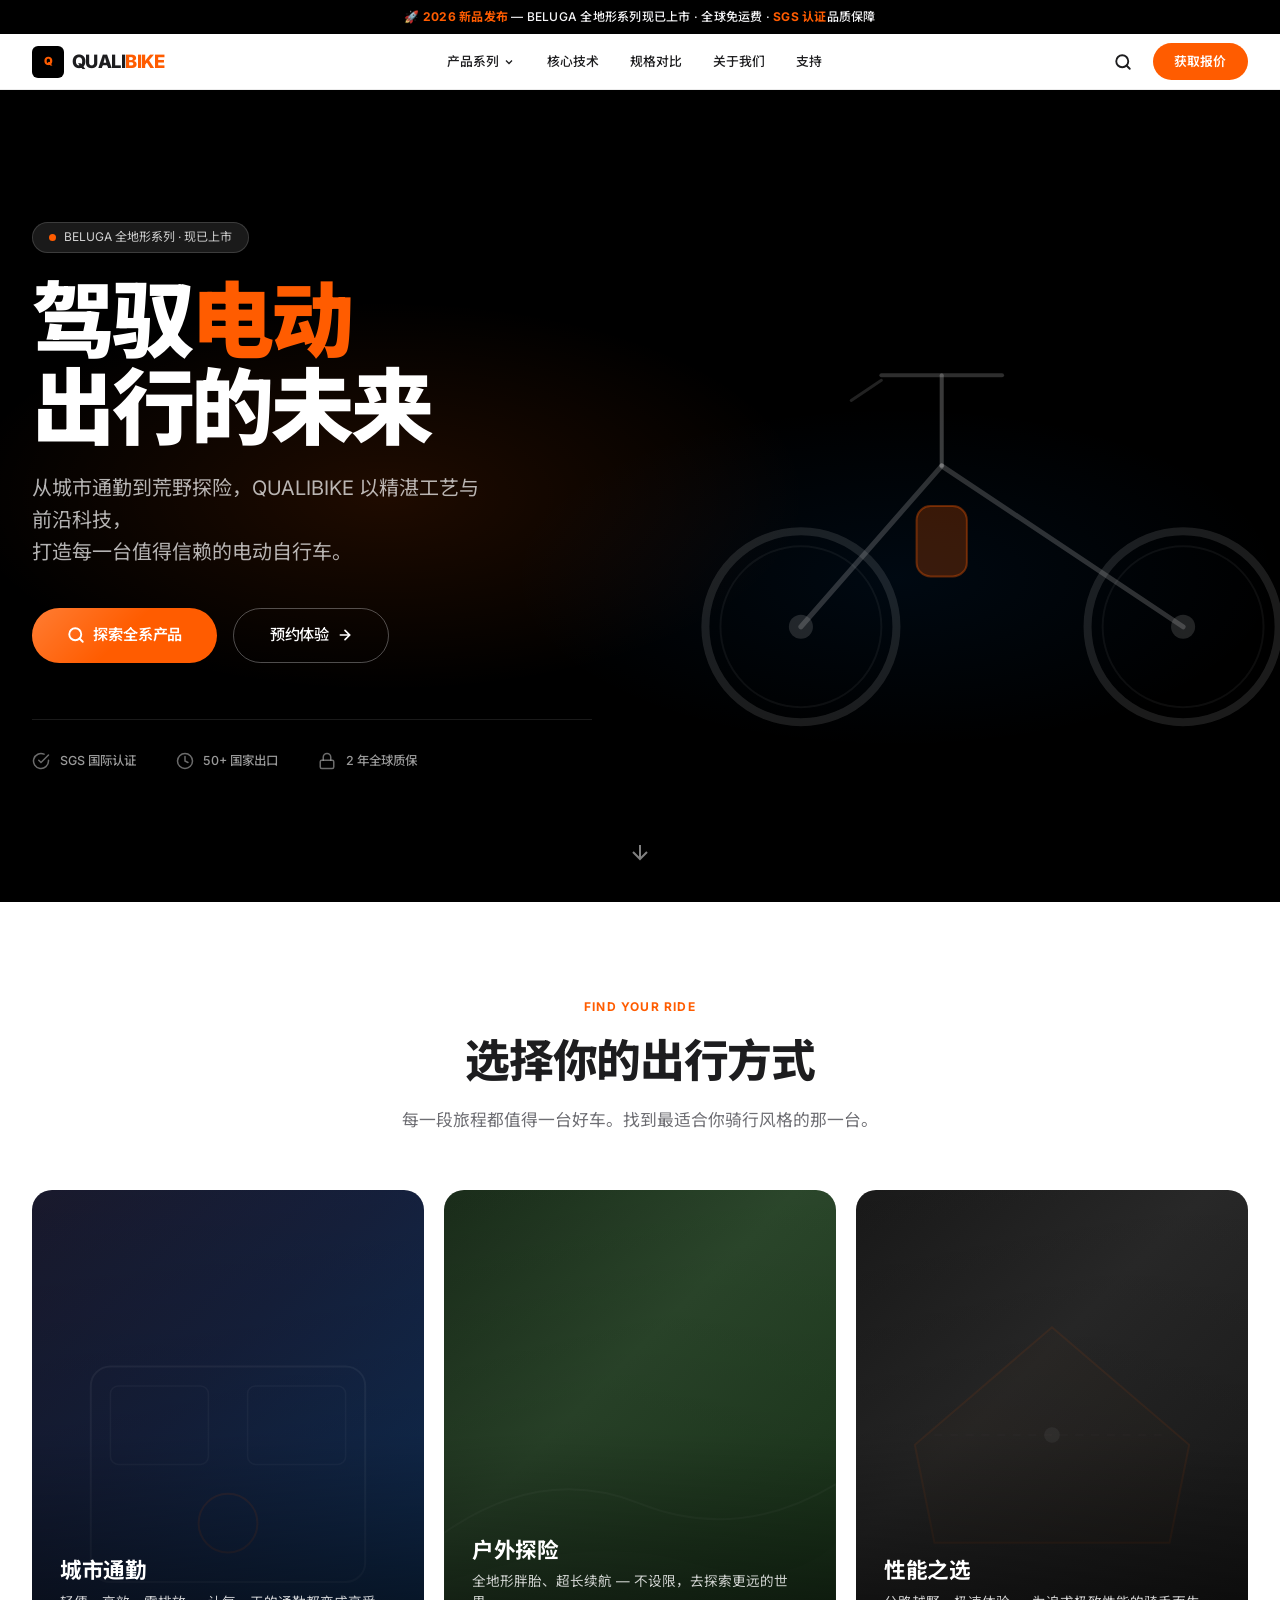
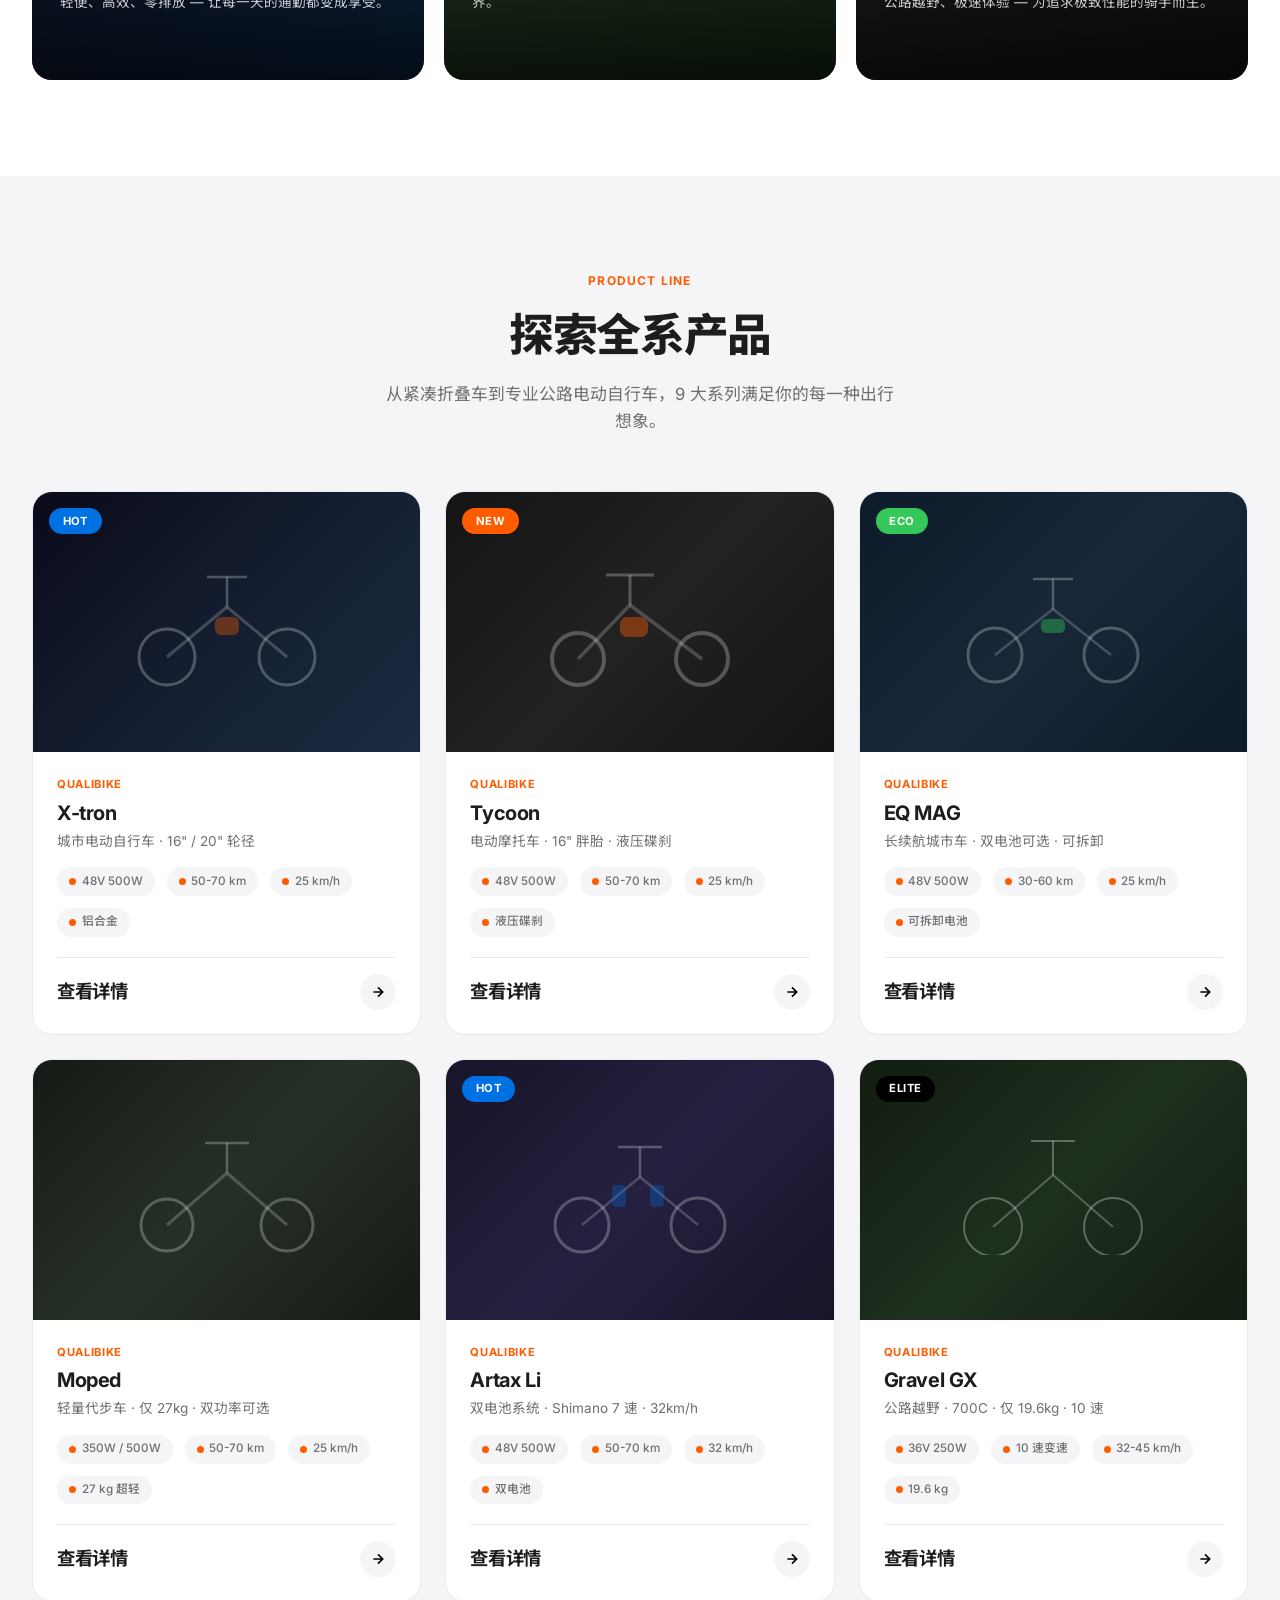
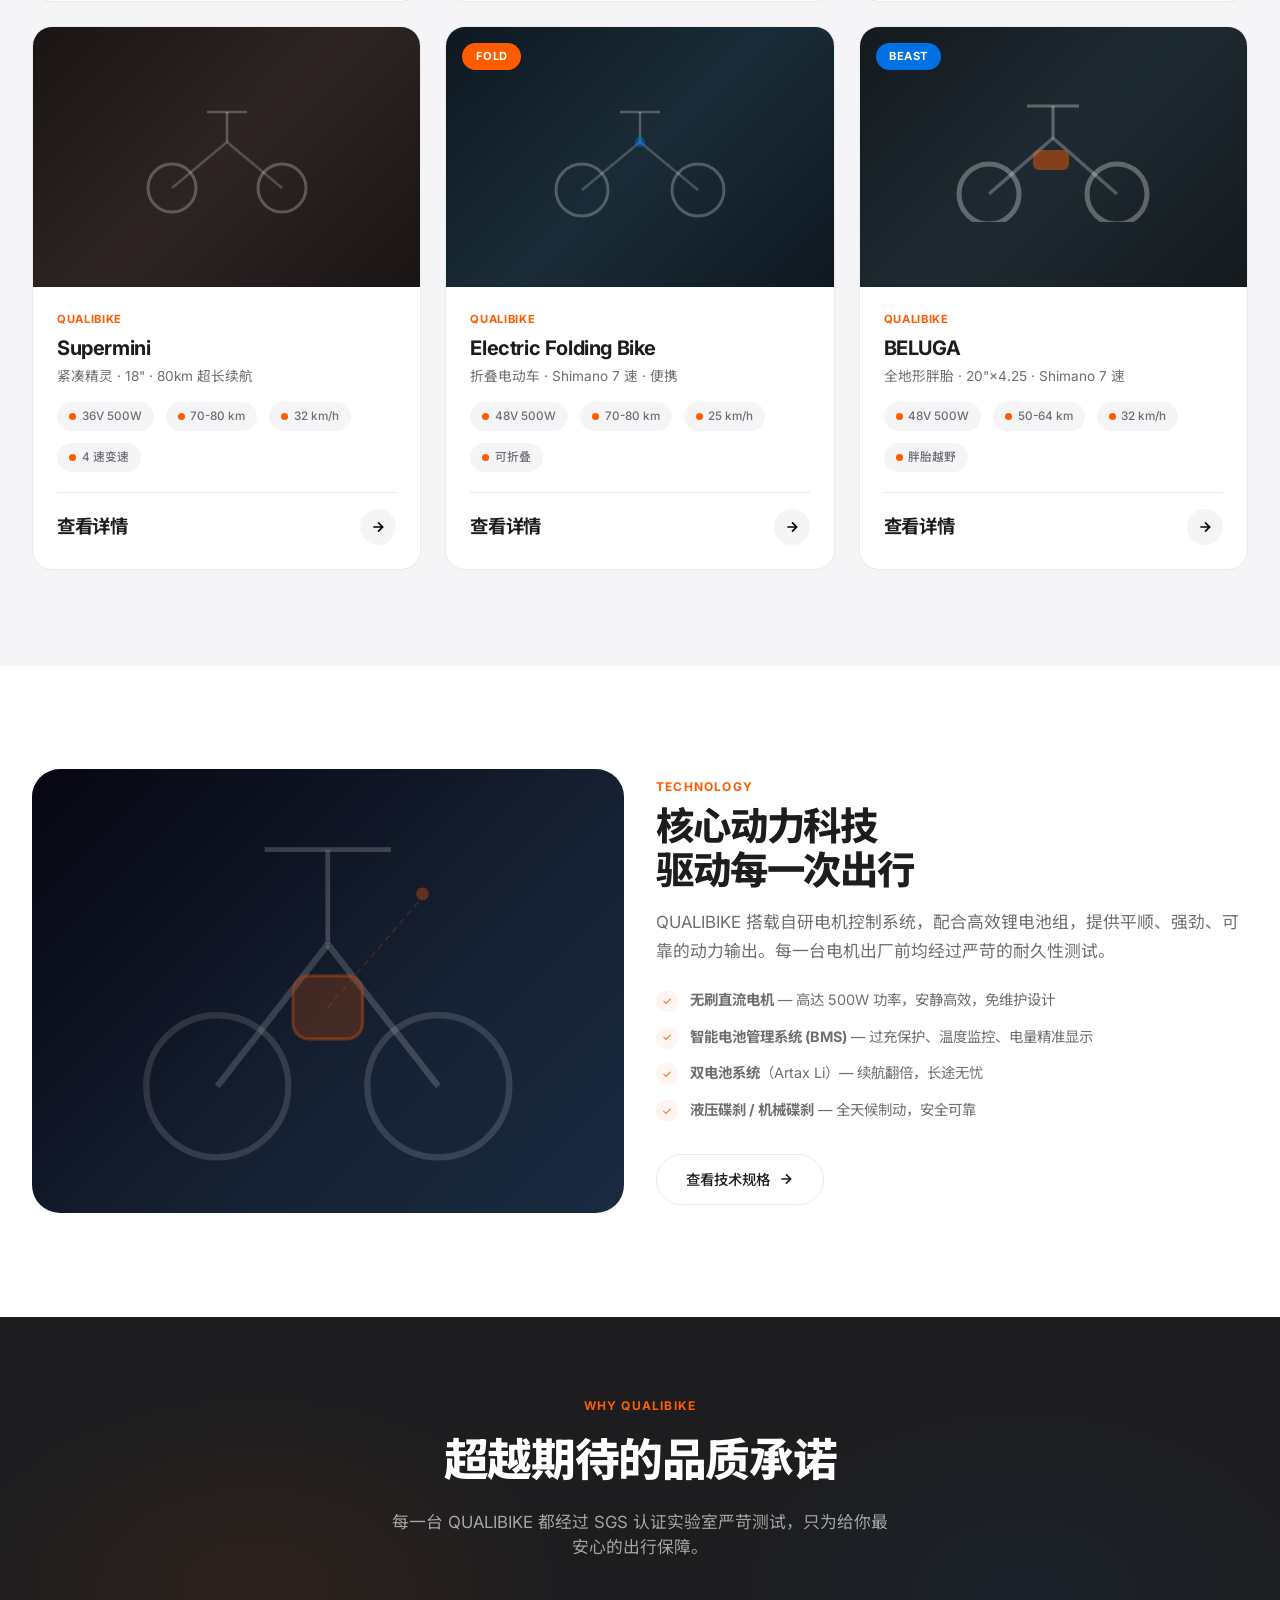
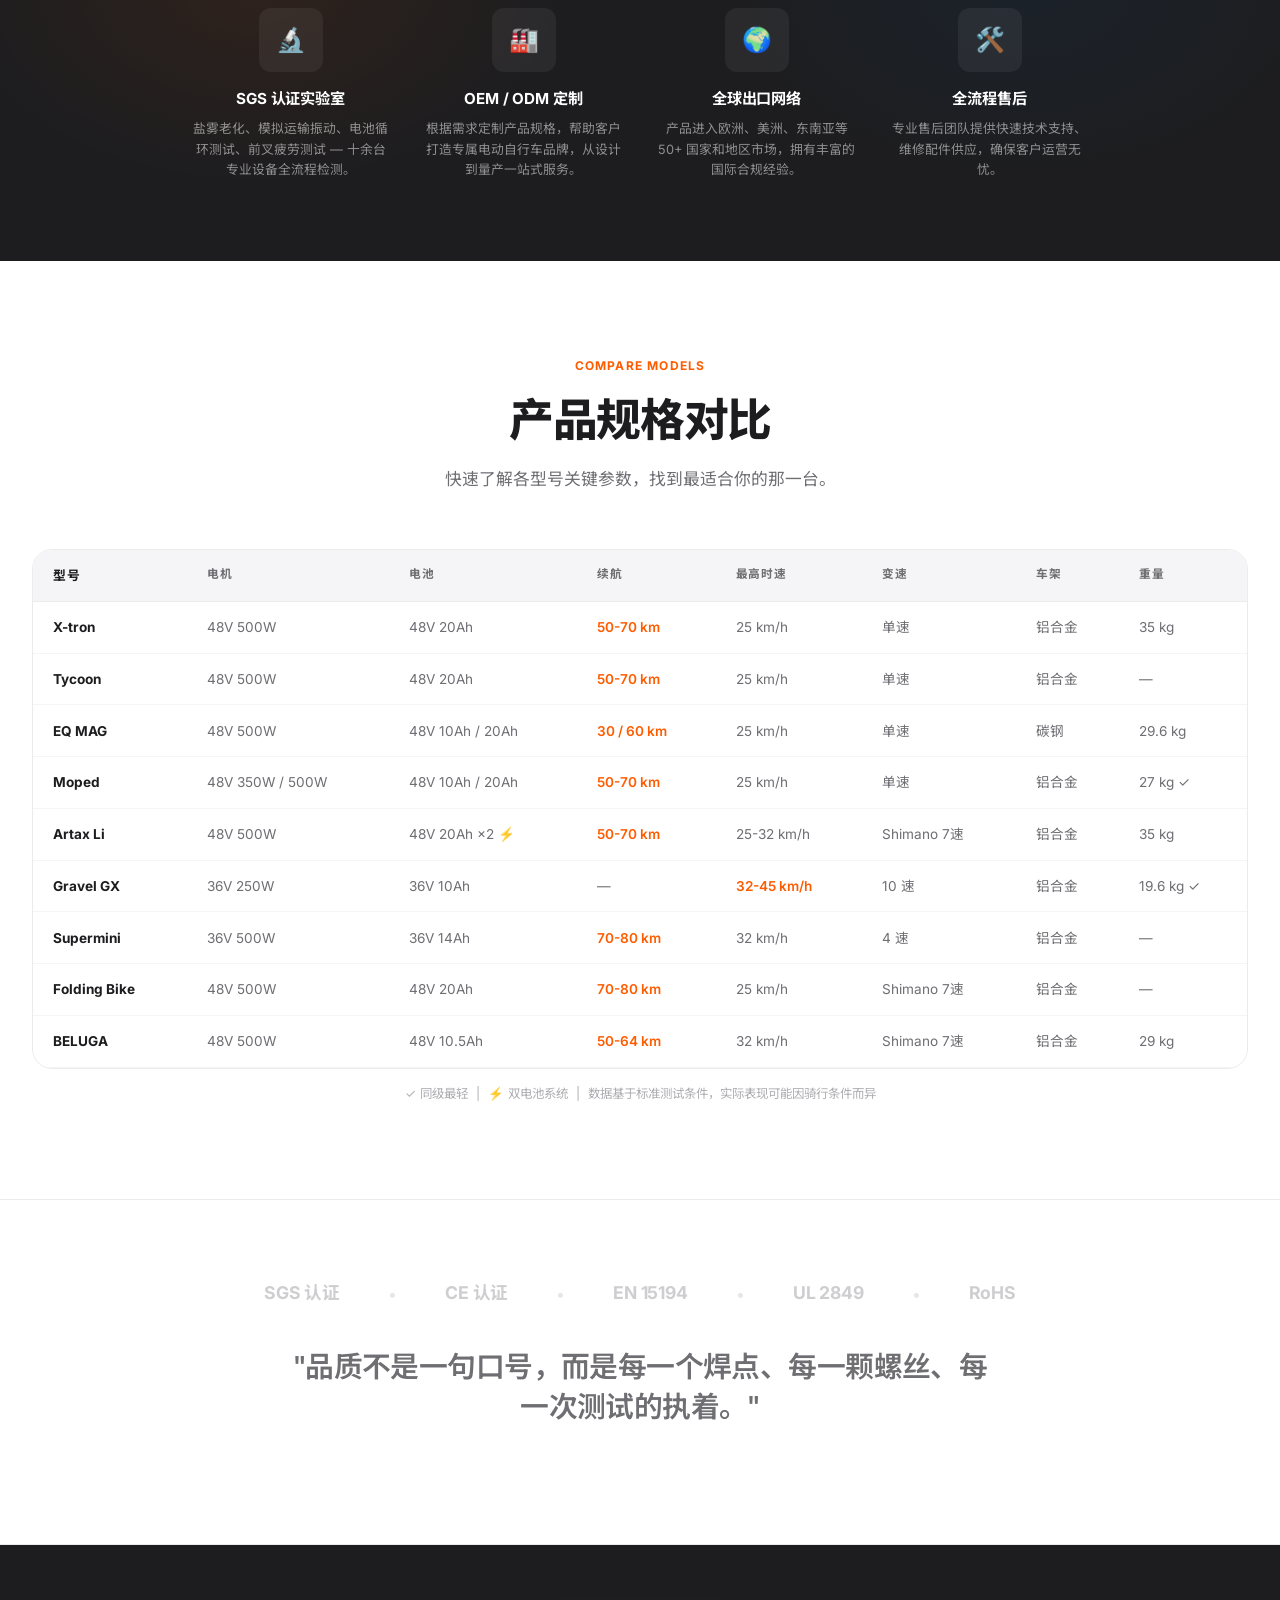
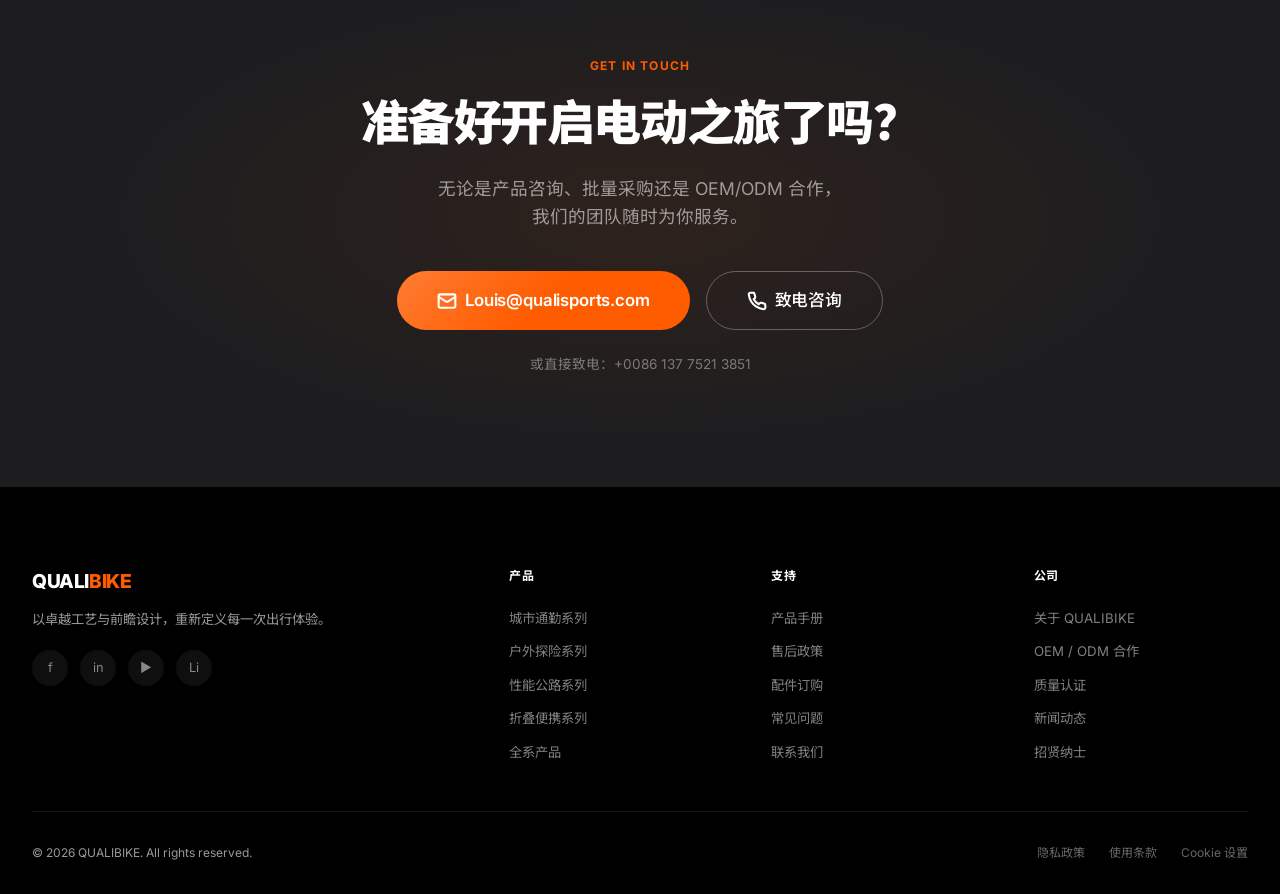
==== index.html @ 1333cd9e "feat: QUALIBIKE company showcase homepage - Premium e-bike brand showcase inspired by Specialized.co" ====
<!DOCTYPE html>
<html lang="zh-CN">
<head>
<meta charset="UTF-8">
<meta name="viewport" content="width=device-width, initial-scale=1.0">
<meta name="description" content="QUALIBIKE — Premium electric bicycles engineered for urban explorers, off-road adventurers, and everyday riders. SGS-certified quality, global shipping to 50+ countries.">
<title>QUALIBIKE | Premium Electric Bicycles — Ride Beyond Limits</title>

<!-- Fonts: Specialized uses custom typography — we use Inter + Noto Sans SC for a premium bilingual feel -->
<link rel="preconnect" href="https://fonts.googleapis.com">
<link rel="preconnect" href="https://fonts.gstatic.com" crossorigin>
<link href="https://fonts.googleapis.com/css2?family=Inter:opsz,wght@14..32,300;14..32,400;14..32,500;14..32,600;14..32,700;14..32,800;14..32,900&family=Noto+Sans+SC:wght@300;400;500;700;900&display=swap" rel="stylesheet">

<style>
/* ============================================================
   QUALIBIKE SHOWCASE — Design System
   Inspired by Specialized.com premium design language
   ============================================================ */

:root {
  /* ── Core Palette ── */
  --bg-primary: #FFFFFF;
  --bg-secondary: #F5F5F7;
  --bg-tertiary: #E8E8ED;
  --bg-dark: #1D1D1F;
  --bg-darker: #000000;

  /* ── Text ── */
  --text-primary: #1D1D1F;
  --text-secondary: #6E6E73;
  --text-tertiary: #AEAEB2;
  --text-inverse: #F5F5F7;

  /* ── Brand Accent (Specialized uses #E31837 red; QUALIBIKE uses signature orange) ── */
  --accent: #FF5C00;
  --accent-hover: #E05300;
  --accent-glow: rgba(255, 92, 0, 0.25);
  --accent-subtle: rgba(255, 92, 0, 0.06);

  /* ── Secondary Accents ── */
  --blue: #0071E3;
  --green: #34C759;
  --purple: #AF52DE;

  /* ── Borders & Surfaces ── */
  --border: rgba(0, 0, 0, 0.08);
  --border-dark: rgba(255, 255, 255, 0.12);
  --card-shadow: 0 1px 3px rgba(0,0,0,0.04), 0 4px 12px rgba(0,0,0,0.06);
  --card-shadow-hover: 0 2px 6px rgba(0,0,0,0.06), 0 12px 32px rgba(0,0,0,0.12);
  --card-shadow-dark: 0 1px 3px rgba(0,0,0,0.2), 0 8px 24px rgba(0,0,0,0.3);

  /* ── Spacing & Shape ── */
  --radius-xs: 6px;
  --radius-sm: 12px;
  --radius: 20px;
  --radius-lg: 28px;
  --radius-xl: 36px;
  --nav-height: 56px;
  --max-width: 1280px;

  /* ── Motion ── */
  --ease-out: cubic-bezier(0.25, 0.1, 0.25, 1);
  --ease-spring: cubic-bezier(0.34, 1.56, 0.64, 1);
  --ease-smooth: cubic-bezier(0.4, 0, 0.2, 1);
}

/* ── Reset ── */
*, *::before, *::after { margin: 0; padding: 0; box-sizing: border-box; }

html {
  scroll-behavior: smooth;
  -webkit-font-smoothing: antialiased;
  -moz-osx-font-smoothing: grayscale;
  font-size: 16px;
}

body {
  background: var(--bg-primary);
  color: var(--text-primary);
  font-family: 'Inter', 'Noto Sans SC', -apple-system, BlinkMacSystemFont, 'Segoe UI', sans-serif;
  line-height: 1.5;
  overflow-x: hidden;
}

/* ── Utility ── */
.container {
  max-width: var(--max-width);
  margin: 0 auto;
  padding: 0 2rem;
}

.sr-only {
  position: absolute; width: 1px; height: 1px; padding: 0; margin: -1px;
  overflow: hidden; clip: rect(0,0,0,0); white-space: nowrap; border: 0;
}

/* ============================================================
   ANNOUNCEMENT BAR — Specialized-style slim promo strip
   ============================================================ */
.announcement-bar {
  background: var(--bg-darker);
  color: var(--text-inverse);
  text-align: center;
  padding: 0.5rem 1rem;
  font-size: 0.75rem;
  font-weight: 500;
  letter-spacing: 0.02em;
  position: relative;
  z-index: 1001;
}

.announcement-bar span {
  color: var(--accent);
  font-weight: 700;
}

/* ============================================================
   NAVIGATION — Sticky, clean, mega-menu ready
   Inspired by Specialized.com's minimal top nav
   ============================================================ */
.nav {
  position: sticky;
  top: 0;
  z-index: 1000;
  height: var(--nav-height);
  background: rgba(255, 255, 255, 0.92);
  backdrop-filter: saturate(180%) blur(20px);
  -webkit-backdrop-filter: saturate(180%) blur(20px);
  border-bottom: 1px solid var(--border);
  transition: all 0.3s var(--ease-out);
}

.nav.scrolled {
  box-shadow: 0 1px 8px rgba(0,0,0,0.06);
}

.nav-inner {
  max-width: var(--max-width);
  margin: 0 auto;
  padding: 0 2rem;
  height: 100%;
  display: flex;
  align-items: center;
  justify-content: space-between;
  gap: 2rem;
}

.nav-logo {
  display: flex;
  align-items: center;
  gap: 0.5rem;
  text-decoration: none;
  flex-shrink: 0;
}

.nav-logo-icon {
  width: 32px;
  height: 32px;
  border-radius: var(--radius-xs);
  background: var(--bg-darker);
  display: flex;
  align-items: center;
  justify-content: center;
  color: var(--accent);
  font-weight: 900;
  font-size: 0.7rem;
  letter-spacing: -0.02em;
}

.nav-logo-text {
  font-size: 1.15rem;
  font-weight: 800;
  letter-spacing: -0.03em;
  color: var(--text-primary);
}

.nav-logo-text span {
  color: var(--accent);
}

/* ── Nav Links ── */
.nav-links {
  display: flex;
  align-items: center;
  gap: 0.25rem;
  list-style: none;
}

.nav-links > li {
  position: relative;
}

.nav-links > li > a {
  display: flex;
  align-items: center;
  gap: 0.3rem;
  color: var(--text-primary);
  text-decoration: none;
  font-size: 0.8rem;
  font-weight: 500;
  padding: 0.5rem 0.85rem;
  border-radius: 8px;
  transition: all 0.2s;
  white-space: nowrap;
}

.nav-links > li > a:hover {
  background: rgba(0,0,0,0.04);
  color: var(--accent);
}

.nav-links .nav-chevron {
  width: 12px;
  height: 12px;
  transition: transform 0.2s;
}

.nav-links > li:hover .nav-chevron {
  transform: rotate(180deg);
}

/* ── Nav Actions ── */
.nav-actions {
  display: flex;
  align-items: center;
  gap: 0.75rem;
  flex-shrink: 0;
}

.nav-icon-btn {
  width: 36px;
  height: 36px;
  border-radius: 50%;
  border: none;
  background: transparent;
  cursor: pointer;
  display: flex;
  align-items: center;
  justify-content: center;
  color: var(--text-primary);
  transition: all 0.2s;
}

.nav-icon-btn:hover {
  background: rgba(0,0,0,0.05);
}

.nav-cta {
  background: var(--accent);
  color: #fff;
  border: none;
  padding: 0.55rem 1.35rem;
  border-radius: 100px;
  font-size: 0.8rem;
  font-weight: 600;
  cursor: pointer;
  text-decoration: none;
  transition: all 0.3s var(--ease-out);
  white-space: nowrap;
}

.nav-cta:hover {
  background: var(--accent-hover);
  box-shadow: 0 4px 16px var(--accent-glow);
  transform: translateY(-1px);
}

/* ── Mobile Menu Toggle ── */
.nav-mobile-toggle {
  display: none;
  width: 36px; height: 36px;
  border: none; background: transparent;
  cursor: pointer;
  flex-direction: column;
  align-items: center;
  justify-content: center;
  gap: 5px;
  padding: 6px;
}

.nav-mobile-toggle span {
  display: block;
  width: 20px; height: 2px;
  background: var(--text-primary);
  border-radius: 2px;
  transition: all 0.3s var(--ease-out);
}

.nav-mobile-toggle.active span:nth-child(1) {
  transform: translateY(7px) rotate(45deg);
}
.nav-mobile-toggle.active span:nth-child(2) {
  opacity: 0;
}
.nav-mobile-toggle.active span:nth-child(3) {
  transform: translateY(-7px) rotate(-45deg);
}

/* ============================================================
   HERO — Full-width, image-forward, dramatic
   Specialized uses bold product photography front & center
   ============================================================ */
.hero {
  position: relative;
  min-height: calc(100vh - var(--nav-height) - 32px);
  display: flex;
  align-items: center;
  overflow: hidden;
  background: var(--bg-darker);
}

.hero-media {
  position: absolute;
  inset: 0;
  overflow: hidden;
}

.hero-bg-gradient {
  position: absolute;
  inset: 0;
  background:
    radial-gradient(ellipse 55% 40% at 30% 50%, rgba(255,92,0,0.12) 0%, transparent 60%),
    radial-gradient(ellipse 50% 35% at 70% 60%, rgba(0,113,227,0.08) 0%, transparent 60%),
    radial-gradient(ellipse 80% 60% at 50% 100%, rgba(0,0,0,0.4) 0%, transparent 70%);
  z-index: 1;
}

/* Hero product visual — abstract 3D-style bike illustration */
.hero-product-visual {
  position: absolute;
  right: -5%;
  top: 50%;
  transform: translateY(-50%);
  width: 55%;
  height: 80%;
  z-index: 2;
  display: flex;
  align-items: center;
  justify-content: center;
}

.hero-product-visual svg {
  width: 100%;
  height: 100%;
  opacity: 0.9;
}

.hero-content {
  position: relative;
  z-index: 3;
  max-width: var(--max-width);
  margin: 0 auto;
  padding: 6rem 2rem;
  width: 100%;
}

.hero-text-area {
  max-width: 560px;
}

.hero-badge {
  display: inline-flex;
  align-items: center;
  gap: 0.5rem;
  padding: 0.35rem 1rem;
  border-radius: 100px;
  background: rgba(255,255,255,0.1);
  border: 1px solid rgba(255,255,255,0.15);
  font-size: 0.75rem;
  color: rgba(255,255,255,0.8);
  margin-bottom: 1.5rem;
  animation: fadeInUp 0.7s var(--ease-out) both;
  backdrop-filter: blur(10px);
}

.hero-badge-dot {
  width: 7px; height: 7px;
  border-radius: 50%;
  background: var(--accent);
  animation: pulse-dot 2s ease-in-out infinite;
}

@keyframes pulse-dot {
  0%, 100% { box-shadow: 0 0 0 0 rgba(255,92,0,0.6); }
  50% { box-shadow: 0 0 0 8px rgba(255,92,0,0); }
}

.hero h1 {
  font-size: clamp(3rem, 6.5vw, 5.5rem);
  font-weight: 900;
  letter-spacing: -0.04em;
  line-height: 1.05;
  color: #FFFFFF;
  margin-bottom: 1.25rem;
  animation: fadeInUp 0.7s 0.1s var(--ease-out) both;
}

.hero h1 .accent-word {
  color: var(--accent);
  position: relative;
}

.hero-subtitle {
  font-size: clamp(1.05rem, 1.6vw, 1.25rem);
  color: rgba(255,255,255,0.7);
  font-weight: 400;
  line-height: 1.6;
  max-width: 460px;
  margin-bottom: 2.5rem;
  animation: fadeInUp 0.7s 0.2s var(--ease-out) both;
}

.hero-actions {
  display: flex;
  gap: 1rem;
  flex-wrap: wrap;
  animation: fadeInUp 0.7s 0.3s var(--ease-out) both;
}

.btn-primary {
  display: inline-flex;
  align-items: center;
  gap: 0.5rem;
  background: var(--accent);
  color: #fff;
  border: none;
  padding: 0.95rem 2.2rem;
  border-radius: 100px;
  font-size: 0.95rem;
  font-weight: 600;
  cursor: pointer;
  text-decoration: none;
  letter-spacing: -0.01em;
  transition: all 0.3s var(--ease-out);
  position: relative;
  overflow: hidden;
}

.btn-primary::after {
  content: '';
  position: absolute;
  inset: 0;
  background: linear-gradient(135deg, rgba(255,255,255,0.2) 0%, transparent 50%);
  pointer-events: none;
}

.btn-primary:hover {
  background: var(--accent-hover);
  transform: translateY(-2px);
  box-shadow: 0 12px 36px var(--accent-glow);
}

.btn-outline-light {
  display: inline-flex;
  align-items: center;
  gap: 0.5rem;
  background: transparent;
  color: #fff;
  border: 1.5px solid rgba(255,255,255,0.3);
  padding: 0.95rem 2.2rem;
  border-radius: 100px;
  font-size: 0.95rem;
  font-weight: 500;
  cursor: pointer;
  text-decoration: none;
  letter-spacing: -0.01em;
  transition: all 0.3s var(--ease-out);
  backdrop-filter: blur(4px);
}

.btn-outline-light:hover {
  background: rgba(255,255,255,0.08);
  border-color: rgba(255,255,255,0.5);
}

.btn-outline {
  display: inline-flex;
  align-items: center;
  gap: 0.5rem;
  background: transparent;
  color: var(--text-primary);
  border: 1.5px solid var(--border);
  padding: 0.85rem 1.8rem;
  border-radius: 100px;
  font-size: 0.9rem;
  font-weight: 500;
  cursor: pointer;
  text-decoration: none;
  transition: all 0.3s;
}

.btn-outline:hover {
  border-color: var(--accent);
  color: var(--accent);
  background: var(--accent-subtle);
}

/* Hero trust bar */
.hero-trust {
  display: flex;
  gap: 2.5rem;
  margin-top: 3.5rem;
  padding-top: 2rem;
  border-top: 1px solid rgba(255,255,255,0.1);
  animation: fadeInUp 0.7s 0.4s var(--ease-out) both;
}

.hero-trust-item {
  display: flex;
  align-items: center;
  gap: 0.6rem;
  color: rgba(255,255,255,0.6);
  font-size: 0.78rem;
  font-weight: 500;
}

.hero-trust-item svg {
  opacity: 0.7;
  flex-shrink: 0;
}

/* Hero scroll indicator */
.hero-scroll-indicator {
  position: absolute;
  bottom: 2rem;
  left: 50%;
  transform: translateX(-50%);
  z-index: 3;
  animation: bounce-down 2s ease-in-out infinite;
}

@keyframes bounce-down {
  0%, 100% { transform: translateX(-50%) translateY(0); }
  50% { transform: translateX(-50%) translateY(8px); }
}

/* ============================================================
   CATEGORY NAV — Visual grid of riding categories
   Specialized-style: "Find Your Ride" category cards
   ============================================================ */
.section {
  padding: 6rem 2rem;
}

.section-dark {
  background: var(--bg-dark);
  color: var(--text-inverse);
}

.section-gray {
  background: var(--bg-secondary);
}

.section-header {
  text-align: center;
  margin-bottom: 3.5rem;
}

.section-eyebrow {
  font-size: 0.75rem;
  font-weight: 700;
  letter-spacing: 0.1em;
  text-transform: uppercase;
  color: var(--accent);
  margin-bottom: 0.75rem;
}

.section-header h2 {
  font-size: clamp(2rem, 3.5vw, 3rem);
  font-weight: 800;
  letter-spacing: -0.03em;
  margin-bottom: 0.75rem;
}

.section-dark .section-header h2 {
  color: #fff;
}

.section-header .subtitle {
  font-size: 1.05rem;
  color: var(--text-secondary);
  max-width: 520px;
  margin: 0 auto;
  line-height: 1.6;
}

.section-dark .section-header .subtitle {
  color: rgba(255,255,255,0.55);
}

/* ── Category Cards ── */
.category-grid {
  display: grid;
  grid-template-columns: repeat(3, 1fr);
  gap: 1.25rem;
  max-width: var(--max-width);
  margin: 0 auto;
}

.category-card {
  position: relative;
  border-radius: var(--radius);
  overflow: hidden;
  aspect-ratio: 4/5;
  cursor: pointer;
  transition: all 0.5s var(--ease-smooth);
  display: flex;
  align-items: flex-end;
}

.category-card:hover {
  transform: translateY(-4px);
  box-shadow: var(--card-shadow-hover);
}

.category-card-bg {
  position: absolute;
  inset: 0;
  transition: transform 0.6s var(--ease-smooth);
}

.category-card:hover .category-card-bg {
  transform: scale(1.04);
}

.category-card-overlay {
  position: absolute;
  inset: 0;
  background: linear-gradient(to top, rgba(0,0,0,0.75) 0%, rgba(0,0,0,0.15) 50%, rgba(0,0,0,0.05) 100%);
}

.category-card-content {
  position: relative;
  z-index: 2;
  padding: 1.75rem;
  color: #fff;
}

.category-card-content h3 {
  font-size: 1.35rem;
  font-weight: 700;
  letter-spacing: -0.02em;
  margin-bottom: 0.3rem;
}

.category-card-content p {
  font-size: 0.85rem;
  opacity: 0.8;
  margin-bottom: 1rem;
}

.category-card-link {
  display: inline-flex;
  align-items: center;
  gap: 0.4rem;
  font-size: 0.8rem;
  font-weight: 600;
  color: #fff;
  text-decoration: none;
  opacity: 0;
  transform: translateX(-8px);
  transition: all 0.3s var(--ease-out);
}

.category-card:hover .category-card-link {
  opacity: 1;
  transform: translateX(0);
}

/* Category card gradient backgrounds (placeholder for real photos) */
.cat-urban { background: linear-gradient(135deg, #1a1a2e 0%, #16213e 40%, #0f3460 100%); }
.cat-adventure { background: linear-gradient(135deg, #1b2e1b 0%, #2d4a2d 40%, #1b3a1b 100%); }
.cat-performance { background: linear-gradient(135deg, #1a1a1a 0%, #2a2a2a 40%, #1a1a1a 100%); }

/* ============================================================
   PRODUCT SHOWCASE — Hero product with detailed cards
   ============================================================ */
.products-grid {
  display: grid;
  grid-template-columns: repeat(auto-fill, minmax(380px, 1fr));
  gap: 1.5rem;
  max-width: var(--max-width);
  margin: 0 auto;
}

.product-card {
  background: #fff;
  border-radius: var(--radius);
  overflow: hidden;
  border: 1px solid var(--border);
  transition: all 0.45s var(--ease-smooth);
  cursor: pointer;
  position: relative;
}

.product-card:hover {
  transform: translateY(-6px);
  box-shadow: var(--card-shadow-hover);
  border-color: rgba(0,0,0,0.12);
}

.product-card-media {
  height: 260px;
  position: relative;
  overflow: hidden;
  display: flex;
  align-items: center;
  justify-content: center;
}

.product-card-media .media-bg {
  position: absolute;
  inset: 0;
  transition: transform 0.6s var(--ease-smooth);
}

.product-card:hover .media-bg {
  transform: scale(1.05);
}

.product-card-tag {
  position: absolute;
  top: 1rem;
  left: 1rem;
  padding: 0.3rem 0.85rem;
  border-radius: 100px;
  font-size: 0.7rem;
  font-weight: 700;
  z-index: 3;
  letter-spacing: 0.04em;
  text-transform: uppercase;
}

.tag-new { background: var(--accent); color: #fff; }
.tag-hot { background: var(--blue); color: #fff; }
.tag-pro { background: var(--bg-darker); color: #fff; }
.tag-eco { background: var(--green); color: #fff; }

/* Abstract bike visual */
.bike-silhouette {
  position: relative;
  width: 200px;
  height: 130px;
  z-index: 2;
}

.product-card-body {
  padding: 1.5rem;
  position: relative;
}

.product-card-body .brand-line {
  font-size: 0.7rem;
  font-weight: 700;
  letter-spacing: 0.06em;
  text-transform: uppercase;
  color: var(--accent);
  margin-bottom: 0.3rem;
}

.product-card-body h3 {
  font-size: 1.25rem;
  font-weight: 700;
  letter-spacing: -0.02em;
  margin-bottom: 0.2rem;
}

.product-card-body .model-subtitle {
  font-size: 0.85rem;
  color: var(--text-secondary);
  margin-bottom: 1rem;
}

.product-specs-row {
  display: flex;
  gap: 0.75rem;
  flex-wrap: wrap;
  margin-bottom: 1.25rem;
}

.product-spec-pill {
  display: flex;
  align-items: center;
  gap: 0.35rem;
  background: var(--bg-secondary);
  padding: 0.35rem 0.75rem;
  border-radius: 100px;
  font-size: 0.73rem;
  font-weight: 500;
  color: var(--text-secondary);
}

.product-spec-pill .spec-dot {
  width: 7px; height: 7px;
  border-radius: 50%;
  background: var(--accent);
  flex-shrink: 0;
}

.product-card-footer {
  display: flex;
  align-items: center;
  justify-content: space-between;
  padding-top: 1rem;
  border-top: 1px solid var(--border);
}

.product-price {
  font-size: 1.15rem;
  font-weight: 700;
  letter-spacing: -0.02em;
  color: var(--text-primary);
}

.product-card-arrow {
  width: 36px; height: 36px;
  border-radius: 50%;
  background: var(--bg-secondary);
  border: none;
  display: flex;
  align-items: center;
  justify-content: center;
  cursor: pointer;
  transition: all 0.3s;
}

.product-card:hover .product-card-arrow {
  background: var(--accent);
  color: #fff;
}

/* Product card gradient backgrounds */
.grad-xtron { background: linear-gradient(135deg, #0a0a1a 0%, #141e30 50%, #1a2a40 100%); }
.grad-tycoon { background: linear-gradient(135deg, #141414 0%, #222 50%, #141414 100%); }
.grad-eqmag { background: linear-gradient(135deg, #0d1b2a 0%, #182838 50%, #0d1b2a 100%); }
.grad-moped { background: linear-gradient(135deg, #161a16 0%, #263026 50%, #161a16 100%); }
.grad-artax { background: linear-gradient(135deg, #181428 0%, #262040 50%, #181428 100%); }
.grad-gravel { background: linear-gradient(135deg, #121c12 0%, #1e301e 50%, #121c12 100%); }
.grad-supermini { background: linear-gradient(135deg, #1a1414 0%, #2e2424 50%, #1a1414 100%); }
.grad-folding { background: linear-gradient(135deg, #0e1820 0%, #1a2c38 50%, #0e1820 100%); }
.grad-beluga { background: linear-gradient(135deg, #141a1e 0%, #1e2a32 50%, #141a1e 100%); }

/* ============================================================
   FEATURED BANNER — Split layout, big imagery
   ============================================================ */
.featured-split {
  display: grid;
  grid-template-columns: 1fr 1fr;
  gap: 2rem;
  max-width: var(--max-width);
  margin: 0 auto;
  align-items: center;
}

.featured-visual {
  position: relative;
  border-radius: var(--radius-lg);
  overflow: hidden;
  aspect-ratio: 4/3;
}

.featured-visual-bg {
  position: absolute;
  inset: 0;
}

.featured-visual-overlay {
  position: absolute;
  inset: 0;
  background: linear-gradient(135deg, rgba(0,0,0,0.3) 0%, transparent 60%);
}

.featured-content {
  padding: 1rem 0;
}

.featured-content .section-eyebrow {
  margin-bottom: 0.5rem;
}

.featured-content h2 {
  font-size: clamp(1.8rem, 3vw, 2.5rem);
  font-weight: 800;
  letter-spacing: -0.03em;
  margin-bottom: 1rem;
  line-height: 1.15;
}

.featured-content .lead {
  font-size: 1.05rem;
  color: var(--text-secondary);
  line-height: 1.7;
  margin-bottom: 1.5rem;
}

.featured-features {
  list-style: none;
  display: flex;
  flex-direction: column;
  gap: 0.85rem;
  margin-bottom: 2rem;
}

.featured-features li {
  display: flex;
  align-items: flex-start;
  gap: 0.75rem;
  font-size: 0.9rem;
  color: var(--text-secondary);
}

.featured-features li .check-icon {
  width: 22px; height: 22px;
  border-radius: 50%;
  background: var(--accent-subtle);
  color: var(--accent);
  display: flex;
  align-items: center;
  justify-content: center;
  flex-shrink: 0;
  font-size: 0.7rem;
  margin-top: 1px;
}

/* ============================================================
   TECHNOLOGY / INNOVATION STRIP
   Like Specialized "Turbo" technology section
   ============================================================ */
.tech-strip {
  background: var(--bg-dark);
  color: #fff;
  padding: 5rem 2rem;
  text-align: center;
  position: relative;
  overflow: hidden;
}

.tech-strip::before {
  content: '';
  position: absolute;
  inset: 0;
  background:
    radial-gradient(ellipse 40% 60% at 20% 50%, rgba(255,92,0,0.08) 0%, transparent 60%),
    radial-gradient(ellipse 40% 60% at 80% 50%, rgba(0,113,227,0.06) 0%, transparent 60%);
  pointer-events: none;
}

.tech-strip-inner {
  max-width: 900px;
  margin: 0 auto;
  position: relative;
  z-index: 1;
}

.tech-strip h2 {
  font-size: clamp(2rem, 3.5vw, 2.8rem);
  font-weight: 800;
  letter-spacing: -0.03em;
  margin-bottom: 1rem;
}

.tech-strip .tech-subtitle {
  color: rgba(255,255,255,0.6);
  font-size: 1.05rem;
  max-width: 500px;
  margin: 0 auto 3rem;
}

.tech-grid {
  display: grid;
  grid-template-columns: repeat(4, 1fr);
  gap: 2rem;
  text-align: center;
}

.tech-item-icon {
  width: 64px; height: 64px;
  border-radius: var(--radius-sm);
  background: rgba(255,255,255,0.06);
  display: flex;
  align-items: center;
  justify-content: center;
  margin: 0 auto 1rem;
  font-size: 1.5rem;
  transition: all 0.3s;
}

.tech-item:hover .tech-item-icon {
  background: rgba(255,92,0,0.15);
  transform: translateY(-3px);
}

.tech-item h4 {
  font-size: 0.95rem;
  font-weight: 700;
  margin-bottom: 0.5rem;
  letter-spacing: -0.01em;
}

.tech-item p {
  font-size: 0.8rem;
  color: rgba(255,255,255,0.5);
  line-height: 1.6;
}

/* ============================================================
   SPECS COMPARISON TABLE — Clean, scannable
   ============================================================ */
.specs-table-wrap {
  max-width: var(--max-width);
  margin: 0 auto;
  overflow-x: auto;
  -webkit-overflow-scrolling: touch;
  border-radius: var(--radius);
  border: 1px solid var(--border);
}

.specs-table {
  width: 100%;
  border-collapse: collapse;
  font-size: 0.85rem;
  min-width: 800px;
}

.specs-table thead {
  background: var(--bg-secondary);
}

.specs-table thead th {
  text-align: left;
  padding: 1rem 1.25rem;
  font-weight: 700;
  font-size: 0.73rem;
  letter-spacing: 0.06em;
  text-transform: uppercase;
  color: var(--text-secondary);
  border-bottom: 1px solid var(--border);
  white-space: nowrap;
}

.specs-table thead th:first-child {
  color: var(--text-primary);
  font-size: 0.8rem;
}

.specs-table tbody td {
  padding: 0.95rem 1.25rem;
  border-bottom: 1px solid rgba(0,0,0,0.04);
  color: var(--text-secondary);
  white-space: nowrap;
}

.specs-table tbody tr {
  transition: all 0.2s;
}

.specs-table tbody tr:hover {
  background: var(--accent-subtle);
}

.specs-table tbody tr:hover td {
  color: var(--text-primary);
}

.specs-table .model-name {
  font-weight: 700;
  color: var(--text-primary);
}

.specs-table .highlight-cell {
  color: var(--accent);
  font-weight: 600;
}

/* ============================================================
   TESTIMONIALS / TRUST — Social proof strip
   ============================================================ */
.trust-strip {
  padding: 5rem 2rem;
  text-align: center;
  border-top: 1px solid var(--border);
  border-bottom: 1px solid var(--border);
}

.trust-logos {
  display: flex;
  align-items: center;
  justify-content: center;
  gap: 3rem;
  flex-wrap: wrap;
  margin-bottom: 2.5rem;
}

.trust-logos .logo-placeholder {
  font-size: 1.1rem;
  font-weight: 700;
  color: var(--text-tertiary);
  letter-spacing: -0.01em;
  opacity: 0.6;
}

.trust-quote {
  font-size: clamp(1.3rem, 2.5vw, 1.8rem);
  font-weight: 600;
  letter-spacing: -0.02em;
  max-width: 700px;
  margin: 0 auto 1rem;
  line-height: 1.4;
  color: var(--text-secondary);
}

.trust-attribution {
  font-size: 0.85rem;
  color: var(--text-tertiary);
}

/* ============================================================
   CTA SECTION
   ============================================================ */
.cta-section {
  padding: 7rem 2rem;
  text-align: center;
  background: var(--bg-dark);
  color: #fff;
  position: relative;
  overflow: hidden;
}

.cta-section::before {
  content: '';
  position: absolute;
  inset: 0;
  background:
    radial-gradient(ellipse 60% 60% at 50% 50%, rgba(255,92,0,0.08) 0%, transparent 70%);
  pointer-events: none;
}

.cta-content {
  position: relative;
  z-index: 1;
  max-width: 600px;
  margin: 0 auto;
}

.cta-section h2 {
  font-size: clamp(2rem, 4vw, 3rem);
  font-weight: 900;
  letter-spacing: -0.03em;
  margin-bottom: 1rem;
}

.cta-section .cta-sub {
  color: rgba(255,255,255,0.55);
  font-size: 1.1rem;
  margin-bottom: 2.5rem;
  line-height: 1.6;
}

.cta-actions {
  display: flex;
  gap: 1rem;
  justify-content: center;
  flex-wrap: wrap;
}

/* ============================================================
   FOOTER — Premium, informative, Specialized-style
   ============================================================ */
.footer {
  background: var(--bg-darker);
  color: rgba(255,255,255,0.6);
  padding: 5rem 2rem 2rem;
}

.footer-grid {
  max-width: var(--max-width);
  margin: 0 auto;
  display: grid;
  grid-template-columns: 2fr 1fr 1fr 1fr;
  gap: 3rem;
  margin-bottom: 3rem;
}

.footer-brand h3 {
  font-size: 1.2rem;
  font-weight: 800;
  letter-spacing: -0.02em;
  color: #fff;
  margin-bottom: 0.75rem;
}

.footer-brand h3 span { color: var(--accent); }

.footer-brand p {
  font-size: 0.83rem;
  line-height: 1.7;
  margin-bottom: 1.25rem;
}

.footer-social {
  display: flex;
  gap: 0.75rem;
}

.footer-social a {
  width: 36px; height: 36px;
  border-radius: 50%;
  background: rgba(255,255,255,0.06);
  display: flex;
  align-items: center;
  justify-content: center;
  color: rgba(255,255,255,0.5);
  text-decoration: none;
  font-size: 0.8rem;
  transition: all 0.3s;
}

.footer-social a:hover {
  background: var(--accent);
  color: #fff;
}

.footer-col h4 {
  font-size: 0.75rem;
  font-weight: 700;
  letter-spacing: 0.06em;
  text-transform: uppercase;
  color: #fff;
  margin-bottom: 1.25rem;
}

.footer-col ul {
  list-style: none;
  display: flex;
  flex-direction: column;
  gap: 0.6rem;
}

.footer-col a {
  color: rgba(255,255,255,0.5);
  text-decoration: none;
  font-size: 0.83rem;
  transition: color 0.2s;
}

.footer-col a:hover {
  color: #fff;
}

.footer-bottom {
  max-width: var(--max-width);
  margin: 0 auto;
  padding-top: 2rem;
  border-top: 1px solid rgba(255,255,255,0.08);
  display: flex;
  align-items: center;
  justify-content: space-between;
  flex-wrap: wrap;
  gap: 1rem;
  font-size: 0.75rem;
}

.footer-bottom-links {
  display: flex;
  gap: 1.5rem;
}

.footer-bottom-links a {
  color: rgba(255,255,255,0.4);
  text-decoration: none;
  transition: color 0.2s;
}

.footer-bottom-links a:hover {
  color: rgba(255,255,255,0.7);
}

/* ============================================================
   ANIMATIONS
   ============================================================ */
@keyframes fadeInUp {
  from { opacity: 0; transform: translateY(24px); }
  to { opacity: 1; transform: translateY(0); }
}

@keyframes fadeIn {
  from { opacity: 0; }
  to { opacity: 1; }
}

/* Scroll reveal */
.reveal {
  opacity: 0;
  transform: translateY(32px);
  transition: opacity 0.8s var(--ease-out), transform 0.8s var(--ease-out);
}

.reveal.visible {
  opacity: 1;
  transform: translateY(0);
}

/* Staggered children */
.reveal-children > * {
  opacity: 0;
  transform: translateY(24px);
  transition: opacity 0.6s var(--ease-out), transform 0.6s var(--ease-out);
}

.reveal-children.visible > *:nth-child(1) { transition-delay: 0.05s; opacity: 1; transform: translateY(0); }
.reveal-children.visible > *:nth-child(2) { transition-delay: 0.1s; opacity: 1; transform: translateY(0); }
.reveal-children.visible > *:nth-child(3) { transition-delay: 0.15s; opacity: 1; transform: translateY(0); }
.reveal-children.visible > *:nth-child(4) { transition-delay: 0.2s; opacity: 1; transform: translateY(0); }
.reveal-children.visible > *:nth-child(5) { transition-delay: 0.25s; opacity: 1; transform: translateY(0); }
.reveal-children.visible > *:nth-child(6) { transition-delay: 0.3s; opacity: 1; transform: translateY(0); }
.reveal-children.visible > *:nth-child(7) { transition-delay: 0.35s; opacity: 1; transform: translateY(0); }
.reveal-children.visible > *:nth-child(8) { transition-delay: 0.4s; opacity: 1; transform: translateY(0); }
.reveal-children.visible > *:nth-child(9) { transition-delay: 0.45s; opacity: 1; transform: translateY(0); }

/* ============================================================
   RESPONSIVE
   ============================================================ */
@media (max-width: 1024px) {
  .category-grid {
    grid-template-columns: repeat(2, 1fr);
  }
  .featured-split {
    grid-template-columns: 1fr;
    gap: 2rem;
  }
  .featured-visual {
    aspect-ratio: 16/9;
  }
  .tech-grid {
    grid-template-columns: repeat(2, 1fr);
  }
  .footer-grid {
    grid-template-columns: 1fr 1fr;
  }
}

@media (max-width: 768px) {
  .nav-links {
    display: none;
  }
  .nav-mobile-toggle {
    display: flex;
  }
  .hero {
    min-height: 90vh;
  }
  .hero-product-visual {
    right: -20%;
    width: 80%;
    opacity: 0.4;
  }
  .hero-text-area {
    max-width: 100%;
  }
  .hero-trust {
    flex-wrap: wrap;
    gap: 1.25rem;
  }
  .category-grid {
    grid-template-columns: 1fr;
  }
  .products-grid {
    grid-template-columns: 1fr;
  }
  .featured-split {
    grid-template-columns: 1fr;
  }
  .tech-grid {
    grid-template-columns: 1fr 1fr;
    gap: 1.5rem;
  }
  .section {
    padding: 4rem 1.25rem;
  }
  .footer-grid {
    grid-template-columns: 1fr;
    gap: 2rem;
  }
  .hero-actions {
    flex-direction: column;
  }
  .hero-actions .btn-outline-light {
    justify-content: center;
  }
  .cta-actions {
    flex-direction: column;
    align-items: center;
  }
}

@media (max-width: 480px) {
  .hero h1 {
    font-size: 2.5rem;
  }
  .tech-grid {
    grid-template-columns: 1fr;
  }
  .trust-logos {
    gap: 1.5rem;
  }
}

/* ── Mobile nav menu (overlay) ── */
.mobile-menu {
  position: fixed;
  inset: 0;
  top: var(--nav-height);
  background: rgba(255,255,255,0.98);
  backdrop-filter: blur(20px);
  z-index: 999;
  display: flex;
  flex-direction: column;
  padding: 2rem;
  transform: translateX(100%);
  transition: transform 0.4s var(--ease-smooth);
}

.mobile-menu.open {
  transform: translateX(0);
}

.mobile-menu a {
  display: block;
  padding: 1rem 0;
  font-size: 1.1rem;
  font-weight: 600;
  color: var(--text-primary);
  text-decoration: none;
  border-bottom: 1px solid var(--border);
}
</style>
</head>
<body>

<!-- ============================================================
     ANNOUNCEMENT BAR
     ============================================================ -->
<div class="announcement-bar">
  🚀 <span>2026 新品发布</span> — BELUGA 全地形系列现已上市 · 全球免运费 · <span>SGS 认证</span>品质保障
</div>

<!-- ============================================================
     NAVIGATION
     ============================================================ -->
<header class="nav" id="navbar">
  <div class="nav-inner">
    <a href="#" class="nav-logo" aria-label="QUALIBIKE Home">
      <div class="nav-logo-icon">Q</div>
      <div class="nav-logo-text">QUALI<span>BIKE</span></div>
    </a>

    <ul class="nav-links" role="navigation" aria-label="Main navigation">
      <li>
        <a href="#bikes">
          产品系列
          <svg class="nav-chevron" viewBox="0 0 24 24" fill="none" stroke="currentColor" stroke-width="2.5"><polyline points="6 9 12 15 18 9"/></svg>
        </a>
      </li>
      <li><a href="#technology">核心技术</a></li>
      <li><a href="#specs">规格对比</a></li>
      <li><a href="#about">关于我们</a></li>
      <li><a href="#support">支持</a></li>
    </ul>

    <div class="nav-actions">
      <button class="nav-icon-btn" aria-label="Search">
        <svg width="18" height="18" viewBox="0 0 24 24" fill="none" stroke="currentColor" stroke-width="2.5" stroke-linecap="round"><circle cx="11" cy="11" r="8"/><path d="m21 21-4.3-4.3"/></svg>
      </button>
      <a href="#contact" class="nav-cta">获取报价</a>
      <button class="nav-mobile-toggle" id="mobileToggle" aria-label="Toggle menu">
        <span></span><span></span><span></span>
      </button>
    </div>
  </div>
</header>

<!-- Mobile Menu -->
<div class="mobile-menu" id="mobileMenu">
  <a href="#bikes">产品系列</a>
  <a href="#technology">核心技术</a>
  <a href="#specs">规格对比</a>
  <a href="#about">关于我们</a>
  <a href="#support">支持</a>
  <a href="#contact" style="color: var(--accent);">获取报价</a>
</div>

<!-- ============================================================
     HERO — Dramatic, image-forward, Specialized-style
     ============================================================ -->
<section class="hero" id="hero">
  <div class="hero-media">
    <div class="hero-bg-gradient"></div>
  </div>

  <!-- Abstract hero product visual — in production, replace with real product photography -->
  <div class="hero-product-visual" aria-hidden="true">
    <svg viewBox="0 0 700 500" fill="none" xmlns="http://www.w3.org/2000/svg">
      <!-- Rear wheel -->
      <circle cx="160" cy="380" r="95" stroke="rgba(255,255,255,0.12)" stroke-width="8"/>
      <circle cx="160" cy="380" r="80" stroke="rgba(255,255,255,0.06)" stroke-width="2"/>
      <circle cx="160" cy="380" r="12" fill="rgba(255,255,255,0.15)"/>
      <!-- Front wheel -->
      <circle cx="540" cy="380" r="95" stroke="rgba(255,255,255,0.12)" stroke-width="8"/>
      <circle cx="540" cy="380" r="80" stroke="rgba(255,255,255,0.06)" stroke-width="2"/>
      <circle cx="540" cy="380" r="12" fill="rgba(255,255,255,0.15)"/>
      <!-- Frame -->
      <line x1="160" y1="380" x2="300" y2="220" stroke="rgba(255,255,255,0.2)" stroke-width="5" stroke-linecap="round"/>
      <line x1="540" y1="380" x2="300" y2="220" stroke="rgba(255,255,255,0.2)" stroke-width="5" stroke-linecap="round"/>
      <line x1="300" y1="220" x2="300" y2="130" stroke="rgba(255,255,255,0.25)" stroke-width="4" stroke-linecap="round"/>
      <line x1="240" y1="130" x2="360" y2="130" stroke="rgba(255,255,255,0.2)" stroke-width="4" stroke-linecap="round"/>
      <!-- Motor/battery accent -->
      <rect x="275" y="260" width="50" height="70" rx="14" fill="rgba(255,92,0,0.25)" stroke="rgba(255,92,0,0.4)" stroke-width="2"/>
      <!-- Seat -->
      <line x1="240" y1="135" x2="210" y2="155" stroke="rgba(255,255,255,0.15)" stroke-width="3" stroke-linecap="round"/>
    </svg>
  </div>

  <div class="hero-content">
    <div class="hero-text-area">
      <div class="hero-badge">
        <span class="hero-badge-dot"></span>
        BELUGA 全地形系列 · 现已上市
      </div>
      <h1>
        驾驭<span class="accent-word">电动</span><br>
        出行的未来
      </h1>
      <p class="hero-subtitle">
        从城市通勤到荒野探险，QUALIBIKE 以精湛工艺与前沿科技，<br>
        打造每一台值得信赖的电动自行车。
      </p>
      <div class="hero-actions">
        <a href="#bikes" class="btn-primary">
          <svg width="18" height="18" viewBox="0 0 24 24" fill="none" stroke="currentColor" stroke-width="2.5" stroke-linecap="round"><circle cx="11" cy="11" r="8"/><path d="m21 21-4.3-4.3"/></svg>
          探索全系产品
        </a>
        <a href="#contact" class="btn-outline-light">
          预约体验
          <svg width="16" height="16" viewBox="0 0 24 24" fill="none" stroke="currentColor" stroke-width="2.5" stroke-linecap="round"><path d="M5 12h14M12 5l7 7-7 7"/></svg>
        </a>
      </div>

      <div class="hero-trust">
        <div class="hero-trust-item">
          <svg width="18" height="18" viewBox="0 0 24 24" fill="none" stroke="currentColor" stroke-width="2" stroke-linecap="round"><path d="M22 11.08V12a10 10 0 1 1-5.93-9.14"/><polyline points="22 4 12 14.01 9 11.01"/></svg>
          SGS 国际认证
        </div>
        <div class="hero-trust-item">
          <svg width="18" height="18" viewBox="0 0 24 24" fill="none" stroke="currentColor" stroke-width="2" stroke-linecap="round"><circle cx="12" cy="12" r="10"/><path d="M12 6v6l4 2"/></svg>
          50+ 国家出口
        </div>
        <div class="hero-trust-item">
          <svg width="18" height="18" viewBox="0 0 24 24" fill="none" stroke="currentColor" stroke-width="2" stroke-linecap="round"><rect x="3" y="11" width="18" height="11" rx="2"/><path d="M7 11V7a5 5 0 0 1 10 0v4"/></svg>
          2 年全球质保
        </div>
      </div>
    </div>
  </div>

  <!-- Scroll indicator -->
  <div class="hero-scroll-indicator">
    <svg width="24" height="24" viewBox="0 0 24 24" fill="none" stroke="rgba(255,255,255,0.5)" stroke-width="2"><path d="M12 5v14M5 12l7 7 7-7"/></svg>
  </div>
</section>

<!-- ============================================================
     RIDE CATEGORIES — "Find Your Ride" (Specialized-style)
     ============================================================ -->
<section class="section" id="bikes">
  <div class="section-header reveal">
    <div class="section-eyebrow">Find Your Ride</div>
    <h2>选择你的出行方式</h2>
    <p class="subtitle">每一段旅程都值得一台好车。找到最适合你骑行风格的那一台。</p>
  </div>

  <div class="category-grid reveal-children">
    <!-- Urban Commute -->
    <div class="category-card" onclick="document.getElementById('products').scrollIntoView({behavior:'smooth'})">
      <div class="category-card-bg cat-urban">
        <svg viewBox="0 0 400 500" fill="none" style="position:absolute;inset:0;width:100%;height:100%;opacity:0.3">
          <rect x="60" y="180" width="280" height="220" rx="20" stroke="rgba(255,255,255,0.2)" stroke-width="2"/>
          <rect x="80" y="200" width="100" height="80" rx="8" stroke="rgba(255,255,255,0.15)" stroke-width="1.5"/>
          <rect x="220" y="200" width="100" height="80" rx="8" stroke="rgba(255,255,255,0.15)" stroke-width="1.5"/>
          <circle cx="200" cy="340" r="30" stroke="rgba(255,92,0,0.4)" stroke-width="2"/>
        </svg>
      </div>
      <div class="category-card-overlay"></div>
      <div class="category-card-content">
        <h3>城市通勤</h3>
        <p>轻便、高效、零排放 — 让每一天的通勤都变成享受。</p>
        <span class="category-card-link">
          探索车型
          <svg width="14" height="14" viewBox="0 0 24 24" fill="none" stroke="currentColor" stroke-width="2.5"><path d="M5 12h14M12 5l7 7-7 7"/></svg>
        </span>
      </div>
    </div>

    <!-- Adventure / Off-road -->
    <div class="category-card" onclick="document.getElementById('products').scrollIntoView({behavior:'smooth'})">
      <div class="category-card-bg cat-adventure">
        <svg viewBox="0 0 400 500" fill="none" style="position:absolute;inset:0;width:100%;height:100%;opacity:0.3">
          <path d="M0 350 Q100 280 200 320 Q300 360 400 300 L400 500 L0 500Z" stroke="rgba(255,255,255,0.15)" stroke-width="2"/>
          <path d="M0 400 Q150 350 250 380 Q350 410 400 360 L400 500 L0 500Z" fill="rgba(255,255,255,0.04)"/>
        </svg>
      </div>
      <div class="category-card-overlay"></div>
      <div class="category-card-content">
        <h3>户外探险</h3>
        <p>全地形胖胎、超长续航 — 不设限，去探索更远的世界。</p>
        <span class="category-card-link">
          探索车型
          <svg width="14" height="14" viewBox="0 0 24 24" fill="none" stroke="currentColor" stroke-width="2.5"><path d="M5 12h14M12 5l7 7-7 7"/></svg>
        </span>
      </div>
    </div>

    <!-- Performance -->
    <div class="category-card" onclick="document.getElementById('products').scrollIntoView({behavior:'smooth'})">
      <div class="category-card-bg cat-performance">
        <svg viewBox="0 0 400 500" fill="none" style="position:absolute;inset:0;width:100%;height:100%;opacity:0.3">
          <line x1="80" y1="250" x2="320" y2="250" stroke="rgba(255,255,255,0.1)" stroke-width="1" stroke-dasharray="8 8"/>
          <polygon points="200,140 340,260 320,360 80,360 60,260" stroke="rgba(255,92,0,0.3)" stroke-width="2" fill="rgba(255,92,0,0.05)"/>
          <circle cx="200" cy="250" r="8" fill="rgba(255,255,255,0.2)"/>
        </svg>
      </div>
      <div class="category-card-overlay"></div>
      <div class="category-card-content">
        <h3>性能之选</h3>
        <p>公路越野、极速体验 — 为追求极致性能的骑手而生。</p>
        <span class="category-card-link">
          探索车型
          <svg width="14" height="14" viewBox="0 0 24 24" fill="none" stroke="currentColor" stroke-width="2.5"><path d="M5 12h14M12 5l7 7-7 7"/></svg>
        </span>
      </div>
    </div>
  </div>
</section>

<!-- ============================================================
     PRODUCT SHOWCASE — All 9 Models
     ============================================================ -->
<section class="section section-gray" id="products">
  <div class="section-header reveal">
    <div class="section-eyebrow">Product Line</div>
    <h2>探索全系产品</h2>
    <p class="subtitle">从紧凑折叠车到专业公路电动自行车，9 大系列满足你的每一种出行想象。</p>
  </div>

  <div class="products-grid reveal-children">

    <!-- 1. X-tron -->
    <article class="product-card">
      <div class="product-card-media grad-xtron">
        <div class="bike-silhouette">
          <svg viewBox="0 0 200 130" fill="none">
            <circle cx="40" cy="100" r="28" stroke="rgba(255,255,255,0.25)" stroke-width="3"/>
            <circle cx="160" cy="100" r="28" stroke="rgba(255,255,255,0.25)" stroke-width="3"/>
            <line x1="40" y1="100" x2="100" y2="50" stroke="rgba(255,255,255,0.2)" stroke-width="3"/>
            <line x1="100" y1="50" x2="160" y2="100" stroke="rgba(255,255,255,0.2)" stroke-width="3"/>
            <line x1="100" y1="50" x2="100" y2="20" stroke="rgba(255,255,255,0.25)" stroke-width="2.5"/>
            <line x1="80" y1="20" x2="120" y2="20" stroke="rgba(255,255,255,0.25)" stroke-width="2.5"/>
            <rect x="88" y="60" width="24" height="18" rx="6" fill="rgba(255,92,0,0.35)"/>
          </svg>
        </div>
        <span class="product-card-tag tag-hot">HOT</span>
      </div>
      <div class="product-card-body">
        <div class="brand-line">QUALIBIKE</div>
        <h3>X-tron</h3>
        <p class="model-subtitle">城市电动自行车 · 16" / 20" 轮径</p>
        <div class="product-specs-row">
          <span class="product-spec-pill"><span class="spec-dot"></span>48V 500W</span>
          <span class="product-spec-pill"><span class="spec-dot"></span>50-70 km</span>
          <span class="product-spec-pill"><span class="spec-dot"></span>25 km/h</span>
          <span class="product-spec-pill"><span class="spec-dot"></span>铝合金</span>
        </div>
        <div class="product-card-footer">
          <span class="product-price">查看详情</span>
          <button class="product-card-arrow" aria-label="View X-tron details">
            <svg width="16" height="16" viewBox="0 0 24 24" fill="none" stroke="currentColor" stroke-width="2.5"><path d="M5 12h14M12 5l7 7-7 7"/></svg>
          </button>
        </div>
      </div>
    </article>

    <!-- 2. Tycoon -->
    <article class="product-card">
      <div class="product-card-media grad-tycoon">
        <div class="bike-silhouette">
          <svg viewBox="0 0 200 130" fill="none">
            <circle cx="38" cy="102" r="26" stroke="rgba(255,255,255,0.25)" stroke-width="4"/>
            <circle cx="162" cy="102" r="26" stroke="rgba(255,255,255,0.25)" stroke-width="4"/>
            <line x1="38" y1="102" x2="90" y2="48" stroke="rgba(255,255,255,0.2)" stroke-width="3.5"/>
            <line x1="90" y1="48" x2="162" y2="102" stroke="rgba(255,255,255,0.2)" stroke-width="3.5"/>
            <line x1="90" y1="48" x2="90" y2="18" stroke="rgba(255,255,255,0.25)" stroke-width="3"/>
            <line x1="66" y1="18" x2="114" y2="18" stroke="rgba(255,255,255,0.25)" stroke-width="3"/>
            <rect x="80" y="60" width="28" height="20" rx="7" fill="rgba(255,92,0,0.4)"/>
          </svg>
        </div>
        <span class="product-card-tag tag-new">NEW</span>
      </div>
      <div class="product-card-body">
        <div class="brand-line">QUALIBIKE</div>
        <h3>Tycoon</h3>
        <p class="model-subtitle">电动摩托车 · 16" 胖胎 · 液压碟刹</p>
        <div class="product-specs-row">
          <span class="product-spec-pill"><span class="spec-dot"></span>48V 500W</span>
          <span class="product-spec-pill"><span class="spec-dot"></span>50-70 km</span>
          <span class="product-spec-pill"><span class="spec-dot"></span>25 km/h</span>
          <span class="product-spec-pill"><span class="spec-dot"></span>液压碟刹</span>
        </div>
        <div class="product-card-footer">
          <span class="product-price">查看详情</span>
          <button class="product-card-arrow" aria-label="View Tycoon details">
            <svg width="16" height="16" viewBox="0 0 24 24" fill="none" stroke="currentColor" stroke-width="2.5"><path d="M5 12h14M12 5l7 7-7 7"/></svg>
          </button>
        </div>
      </div>
    </article>

    <!-- 3. EQ MAG -->
    <article class="product-card">
      <div class="product-card-media grad-eqmag">
        <div class="bike-silhouette">
          <svg viewBox="0 0 200 130" fill="none">
            <circle cx="42" cy="98" r="27" stroke="rgba(255,255,255,0.25)" stroke-width="3"/>
            <circle cx="158" cy="98" r="27" stroke="rgba(255,255,255,0.25)" stroke-width="3"/>
            <line x1="42" y1="98" x2="100" y2="52" stroke="rgba(255,255,255,0.2)" stroke-width="2.5"/>
            <line x1="100" y1="52" x2="158" y2="98" stroke="rgba(255,255,255,0.2)" stroke-width="2.5"/>
            <line x1="100" y1="52" x2="100" y2="22" stroke="rgba(255,255,255,0.25)" stroke-width="2.5"/>
            <line x1="80" y1="22" x2="120" y2="22" stroke="rgba(255,255,255,0.25)" stroke-width="2.5"/>
            <rect x="88" y="62" width="24" height="14" rx="5" fill="rgba(52,199,89,0.4)"/>
          </svg>
        </div>
        <span class="product-card-tag tag-eco">ECO</span>
      </div>
      <div class="product-card-body">
        <div class="brand-line">QUALIBIKE</div>
        <h3>EQ MAG</h3>
        <p class="model-subtitle">长续航城市车 · 双电池可选 · 可拆卸</p>
        <div class="product-specs-row">
          <span class="product-spec-pill"><span class="spec-dot"></span>48V 500W</span>
          <span class="product-spec-pill"><span class="spec-dot"></span>30-60 km</span>
          <span class="product-spec-pill"><span class="spec-dot"></span>25 km/h</span>
          <span class="product-spec-pill"><span class="spec-dot"></span>可拆卸电池</span>
        </div>
        <div class="product-card-footer">
          <span class="product-price">查看详情</span>
          <button class="product-card-arrow" aria-label="View EQ MAG details">
            <svg width="16" height="16" viewBox="0 0 24 24" fill="none" stroke="currentColor" stroke-width="2.5"><path d="M5 12h14M12 5l7 7-7 7"/></svg>
          </button>
        </div>
      </div>
    </article>

    <!-- 4. Moped -->
    <article class="product-card">
      <div class="product-card-media grad-moped">
        <div class="bike-silhouette">
          <svg viewBox="0 0 200 130" fill="none">
            <circle cx="40" cy="100" r="26" stroke="rgba(255,255,255,0.25)" stroke-width="3"/>
            <circle cx="160" cy="100" r="26" stroke="rgba(255,255,255,0.25)" stroke-width="3"/>
            <line x1="40" y1="100" x2="100" y2="48" stroke="rgba(255,255,255,0.2)" stroke-width="3"/>
            <line x1="100" y1="48" x2="160" y2="100" stroke="rgba(255,255,255,0.2)" stroke-width="3"/>
            <line x1="100" y1="48" x2="100" y2="18" stroke="rgba(255,255,255,0.25)" stroke-width="2.5"/>
            <line x1="78" y1="18" x2="122" y2="18" stroke="rgba(255,255,255,0.25)" stroke-width="2.5"/>
          </svg>
        </div>
      </div>
      <div class="product-card-body">
        <div class="brand-line">QUALIBIKE</div>
        <h3>Moped</h3>
        <p class="model-subtitle">轻量代步车 · 仅 27kg · 双功率可选</p>
        <div class="product-specs-row">
          <span class="product-spec-pill"><span class="spec-dot"></span>350W / 500W</span>
          <span class="product-spec-pill"><span class="spec-dot"></span>50-70 km</span>
          <span class="product-spec-pill"><span class="spec-dot"></span>25 km/h</span>
          <span class="product-spec-pill"><span class="spec-dot"></span>27 kg 超轻</span>
        </div>
        <div class="product-card-footer">
          <span class="product-price">查看详情</span>
          <button class="product-card-arrow" aria-label="View Moped details">
            <svg width="16" height="16" viewBox="0 0 24 24" fill="none" stroke="currentColor" stroke-width="2.5"><path d="M5 12h14M12 5l7 7-7 7"/></svg>
          </button>
        </div>
      </div>
    </article>

    <!-- 5. Artax Li -->
    <article class="product-card">
      <div class="product-card-media grad-artax">
        <div class="bike-silhouette">
          <svg viewBox="0 0 200 130" fill="none">
            <circle cx="42" cy="100" r="27" stroke="rgba(255,255,255,0.25)" stroke-width="3"/>
            <circle cx="158" cy="100" r="27" stroke="rgba(255,255,255,0.25)" stroke-width="3"/>
            <line x1="42" y1="100" x2="100" y2="52" stroke="rgba(255,255,255,0.2)" stroke-width="2.5"/>
            <line x1="100" y1="52" x2="158" y2="100" stroke="rgba(255,255,255,0.2)" stroke-width="2.5"/>
            <line x1="100" y1="52" x2="100" y2="22" stroke="rgba(255,255,255,0.25)" stroke-width="2.5"/>
            <line x1="78" y1="22" x2="122" y2="22" stroke="rgba(255,255,255,0.25)" stroke-width="2.5"/>
            <rect x="72" y="60" width="14" height="22" rx="4" fill="rgba(0,113,227,0.3)"/>
            <rect x="110" y="60" width="14" height="22" rx="4" fill="rgba(0,113,227,0.3)"/>
          </svg>
        </div>
        <span class="product-card-tag tag-hot">HOT</span>
      </div>
      <div class="product-card-body">
        <div class="brand-line">QUALIBIKE</div>
        <h3>Artax Li</h3>
        <p class="model-subtitle">双电池系统 · Shimano 7 速 · 32km/h</p>
        <div class="product-specs-row">
          <span class="product-spec-pill"><span class="spec-dot"></span>48V 500W</span>
          <span class="product-spec-pill"><span class="spec-dot"></span>50-70 km</span>
          <span class="product-spec-pill"><span class="spec-dot"></span>32 km/h</span>
          <span class="product-spec-pill"><span class="spec-dot"></span>双电池</span>
        </div>
        <div class="product-card-footer">
          <span class="product-price">查看详情</span>
          <button class="product-card-arrow" aria-label="View Artax Li details">
            <svg width="16" height="16" viewBox="0 0 24 24" fill="none" stroke="currentColor" stroke-width="2.5"><path d="M5 12h14M12 5l7 7-7 7"/></svg>
          </button>
        </div>
      </div>
    </article>

    <!-- 6. Gravel GX -->
    <article class="product-card">
      <div class="product-card-media grad-gravel">
        <div class="bike-silhouette">
          <svg viewBox="0 0 200 130" fill="none">
            <circle cx="40" cy="102" r="29" stroke="rgba(255,255,255,0.3)" stroke-width="2"/>
            <circle cx="160" cy="102" r="29" stroke="rgba(255,255,255,0.3)" stroke-width="2"/>
            <line x1="40" y1="102" x2="100" y2="50" stroke="rgba(255,255,255,0.25)" stroke-width="2"/>
            <line x1="100" y1="50" x2="160" y2="102" stroke="rgba(255,255,255,0.25)" stroke-width="2"/>
            <line x1="100" y1="50" x2="100" y2="16" stroke="rgba(255,255,255,0.3)" stroke-width="2"/>
            <line x1="78" y1="16" x2="122" y2="16" stroke="rgba(255,255,255,0.3)" stroke-width="2"/>
          </svg>
        </div>
        <span class="product-card-tag tag-pro">ELITE</span>
      </div>
      <div class="product-card-body">
        <div class="brand-line">QUALIBIKE</div>
        <h3>Gravel GX</h3>
        <p class="model-subtitle">公路越野 · 700C · 仅 19.6kg · 10 速</p>
        <div class="product-specs-row">
          <span class="product-spec-pill"><span class="spec-dot"></span>36V 250W</span>
          <span class="product-spec-pill"><span class="spec-dot"></span>10 速变速</span>
          <span class="product-spec-pill"><span class="spec-dot"></span>32-45 km/h</span>
          <span class="product-spec-pill"><span class="spec-dot"></span>19.6 kg</span>
        </div>
        <div class="product-card-footer">
          <span class="product-price">查看详情</span>
          <button class="product-card-arrow" aria-label="View Gravel GX details">
            <svg width="16" height="16" viewBox="0 0 24 24" fill="none" stroke="currentColor" stroke-width="2.5"><path d="M5 12h14M12 5l7 7-7 7"/></svg>
          </button>
        </div>
      </div>
    </article>

    <!-- 7. Supermini -->
    <article class="product-card">
      <div class="product-card-media grad-supermini">
        <div class="bike-silhouette">
          <svg viewBox="0 0 200 130" fill="none">
            <circle cx="45" cy="96" r="24" stroke="rgba(255,255,255,0.25)" stroke-width="3"/>
            <circle cx="155" cy="96" r="24" stroke="rgba(255,255,255,0.25)" stroke-width="3"/>
            <line x1="45" y1="96" x2="100" y2="50" stroke="rgba(255,255,255,0.2)" stroke-width="2.5"/>
            <line x1="100" y1="50" x2="155" y2="96" stroke="rgba(255,255,255,0.2)" stroke-width="2.5"/>
            <line x1="100" y1="50" x2="100" y2="20" stroke="rgba(255,255,255,0.25)" stroke-width="2.5"/>
            <line x1="80" y1="20" x2="120" y2="20" stroke="rgba(255,255,255,0.25)" stroke-width="2.5"/>
          </svg>
        </div>
      </div>
      <div class="product-card-body">
        <div class="brand-line">QUALIBIKE</div>
        <h3>Supermini</h3>
        <p class="model-subtitle">紧凑精灵 · 18" · 80km 超长续航</p>
        <div class="product-specs-row">
          <span class="product-spec-pill"><span class="spec-dot"></span>36V 500W</span>
          <span class="product-spec-pill"><span class="spec-dot"></span>70-80 km</span>
          <span class="product-spec-pill"><span class="spec-dot"></span>32 km/h</span>
          <span class="product-spec-pill"><span class="spec-dot"></span>4 速变速</span>
        </div>
        <div class="product-card-footer">
          <span class="product-price">查看详情</span>
          <button class="product-card-arrow" aria-label="View Supermini details">
            <svg width="16" height="16" viewBox="0 0 24 24" fill="none" stroke="currentColor" stroke-width="2.5"><path d="M5 12h14M12 5l7 7-7 7"/></svg>
          </button>
        </div>
      </div>
    </article>

    <!-- 8. Electric Folding Bike -->
    <article class="product-card">
      <div class="product-card-media grad-folding">
        <div class="bike-silhouette">
          <svg viewBox="0 0 200 130" fill="none">
            <circle cx="42" cy="98" r="26" stroke="rgba(255,255,255,0.25)" stroke-width="3"/>
            <circle cx="158" cy="98" r="26" stroke="rgba(255,255,255,0.25)" stroke-width="3"/>
            <line x1="42" y1="98" x2="100" y2="50" stroke="rgba(255,255,255,0.2)" stroke-width="2.5"/>
            <line x1="100" y1="50" x2="158" y2="98" stroke="rgba(255,255,255,0.2)" stroke-width="2.5"/>
            <line x1="100" y1="50" x2="100" y2="20" stroke="rgba(255,255,255,0.25)" stroke-width="2.5"/>
            <line x1="80" y1="20" x2="120" y2="20" stroke="rgba(255,255,255,0.25)" stroke-width="2.5"/>
            <circle cx="100" cy="50" r="5" fill="rgba(0,113,227,0.5)"/>
          </svg>
        </div>
        <span class="product-card-tag tag-new">FOLD</span>
      </div>
      <div class="product-card-body">
        <div class="brand-line">QUALIBIKE</div>
        <h3>Electric Folding Bike</h3>
        <p class="model-subtitle">折叠电动车 · Shimano 7 速 · 便携</p>
        <div class="product-specs-row">
          <span class="product-spec-pill"><span class="spec-dot"></span>48V 500W</span>
          <span class="product-spec-pill"><span class="spec-dot"></span>70-80 km</span>
          <span class="product-spec-pill"><span class="spec-dot"></span>25 km/h</span>
          <span class="product-spec-pill"><span class="spec-dot"></span>可折叠</span>
        </div>
        <div class="product-card-footer">
          <span class="product-price">查看详情</span>
          <button class="product-card-arrow" aria-label="View Folding Bike details">
            <svg width="16" height="16" viewBox="0 0 24 24" fill="none" stroke="currentColor" stroke-width="2.5"><path d="M5 12h14M12 5l7 7-7 7"/></svg>
          </button>
        </div>
      </div>
    </article>

    <!-- 9. BELUGA -->
    <article class="product-card">
      <div class="product-card-media grad-beluga">
        <div class="bike-silhouette">
          <svg viewBox="0 0 200 130" fill="none">
            <circle cx="36" cy="102" r="30" stroke="rgba(255,255,255,0.3)" stroke-width="5"/>
            <circle cx="164" cy="102" r="30" stroke="rgba(255,255,255,0.3)" stroke-width="5"/>
            <line x1="36" y1="102" x2="100" y2="46" stroke="rgba(255,255,255,0.25)" stroke-width="3.5"/>
            <line x1="100" y1="46" x2="164" y2="102" stroke="rgba(255,255,255,0.25)" stroke-width="3.5"/>
            <line x1="100" y1="46" x2="100" y2="14" stroke="rgba(255,255,255,0.3)" stroke-width="3"/>
            <line x1="74" y1="14" x2="126" y2="14" stroke="rgba(255,255,255,0.3)" stroke-width="3"/>
            <rect x="80" y="58" width="36" height="20" rx="6" fill="rgba(255,92,0,0.45)"/>
          </svg>
        </div>
        <span class="product-card-tag tag-hot">BEAST</span>
      </div>
      <div class="product-card-body">
        <div class="brand-line">QUALIBIKE</div>
        <h3>BELUGA</h3>
        <p class="model-subtitle">全地形胖胎 · 20"×4.25 · Shimano 7 速</p>
        <div class="product-specs-row">
          <span class="product-spec-pill"><span class="spec-dot"></span>48V 500W</span>
          <span class="product-spec-pill"><span class="spec-dot"></span>50-64 km</span>
          <span class="product-spec-pill"><span class="spec-dot"></span>32 km/h</span>
          <span class="product-spec-pill"><span class="spec-dot"></span>胖胎越野</span>
        </div>
        <div class="product-card-footer">
          <span class="product-price">查看详情</span>
          <button class="product-card-arrow" aria-label="View BELUGA details">
            <svg width="16" height="16" viewBox="0 0 24 24" fill="none" stroke="currentColor" stroke-width="2.5"><path d="M5 12h14M12 5l7 7-7 7"/></svg>
          </button>
        </div>
      </div>
    </article>

  </div>
</section>

<!-- ============================================================
     FEATURED PRODUCT — Split layout, big story
     ============================================================ -->
<section class="section" id="technology">
  <div class="featured-split">
    <div class="featured-visual reveal">
      <div class="featured-visual-bg" style="background: linear-gradient(135deg, #0a0a1a 0%, #141e30 50%, #1a2a40 100%); display:flex;align-items:center;justify-content:center;">
        <svg viewBox="0 0 300 220" fill="none" style="width:80%;height:80%;opacity:0.7">
          <circle cx="80" cy="170" r="45" stroke="rgba(255,255,255,0.2)" stroke-width="4"/>
          <circle cx="220" cy="170" r="45" stroke="rgba(255,255,255,0.2)" stroke-width="4"/>
          <line x1="80" y1="170" x2="150" y2="80" stroke="rgba(255,255,255,0.25)" stroke-width="4"/>
          <line x1="150" y1="80" x2="220" y2="170" stroke="rgba(255,255,255,0.25)" stroke-width="4"/>
          <line x1="150" y1="80" x2="150" y2="20" stroke="rgba(255,255,255,0.3)" stroke-width="3"/>
          <line x1="110" y1="20" x2="190" y2="20" stroke="rgba(255,255,255,0.3)" stroke-width="3"/>
          <rect x="128" y="100" width="44" height="40" rx="10" fill="rgba(255,92,0,0.3)" stroke="rgba(255,92,0,0.5)" stroke-width="2"/>
          <!-- Tech detail lines -->
          <line x1="150" y1="120" x2="210" y2="50" stroke="rgba(255,92,0,0.3)" stroke-width="1" stroke-dasharray="4 3"/>
          <circle cx="210" cy="48" r="4" fill="rgba(255,92,0,0.5)"/>
        </svg>
      </div>
      <div class="featured-visual-overlay"></div>
    </div>

    <div class="featured-content reveal">
      <div class="section-eyebrow">Technology</div>
      <h2>核心动力科技<br>驱动每一次出行</h2>
      <p class="lead">
        QUALIBIKE 搭载自研电机控制系统，配合高效锂电池组，提供平顺、强劲、可靠的动力输出。每一台电机出厂前均经过严苛的耐久性测试。
      </p>
      <ul class="featured-features">
        <li>
          <span class="check-icon">✓</span>
          <span><strong>无刷直流电机</strong> — 高达 500W 功率，安静高效，免维护设计</span>
        </li>
        <li>
          <span class="check-icon">✓</span>
          <span><strong>智能电池管理系统 (BMS)</strong> — 过充保护、温度监控、电量精准显示</span>
        </li>
        <li>
          <span class="check-icon">✓</span>
          <span><strong>双电池系统</strong>（Artax Li）— 续航翻倍，长途无忧</span>
        </li>
        <li>
          <span class="check-icon">✓</span>
          <span><strong>液压碟刹 / 机械碟刹</strong> — 全天候制动，安全可靠</span>
        </li>
      </ul>
      <a href="#specs" class="btn-outline">
        查看技术规格
        <svg width="16" height="16" viewBox="0 0 24 24" fill="none" stroke="currentColor" stroke-width="2.5"><path d="M5 12h14M12 5l7 7-7 7"/></svg>
      </a>
    </div>
  </div>
</section>

<!-- ============================================================
     INNOVATION STRIP — Dark, tech-focused
     ============================================================ -->
<section class="tech-strip">
  <div class="tech-strip-inner">
    <div class="section-eyebrow" style="color: var(--accent);">Why QUALIBIKE</div>
    <h2>超越期待的品质承诺</h2>
    <p class="tech-subtitle">每一台 QUALIBIKE 都经过 SGS 认证实验室严苛测试，只为给你最安心的出行保障。</p>

    <div class="tech-grid reveal-children">
      <div class="tech-item">
        <div class="tech-item-icon">🔬</div>
        <h4>SGS 认证实验室</h4>
        <p>盐雾老化、模拟运输振动、电池循环测试、前叉疲劳测试 — 十余台专业设备全流程检测。</p>
      </div>
      <div class="tech-item">
        <div class="tech-item-icon">🏭</div>
        <h4>OEM / ODM 定制</h4>
        <p>根据需求定制产品规格，帮助客户打造专属电动自行车品牌，从设计到量产一站式服务。</p>
      </div>
      <div class="tech-item">
        <div class="tech-item-icon">🌍</div>
        <h4>全球出口网络</h4>
        <p>产品进入欧洲、美洲、东南亚等 50+ 国家和地区市场，拥有丰富的国际合规经验。</p>
      </div>
      <div class="tech-item">
        <div class="tech-item-icon">🛠️</div>
        <h4>全流程售后</h4>
        <p>专业售后团队提供快速技术支持、维修配件供应，确保客户运营无忧。</p>
      </div>
    </div>
  </div>
</section>

<!-- ============================================================
     SPECS COMPARISON TABLE
     ============================================================ -->
<section class="section" id="specs">
  <div class="section-header reveal">
    <div class="section-eyebrow">Compare Models</div>
    <h2>产品规格对比</h2>
    <p class="subtitle">快速了解各型号关键参数，找到最适合你的那一台。</p>
  </div>

  <div class="specs-table-wrap reveal">
    <table class="specs-table">
      <thead>
        <tr>
          <th>型号</th>
          <th>电机</th>
          <th>电池</th>
          <th>续航</th>
          <th>最高时速</th>
          <th>变速</th>
          <th>车架</th>
          <th>重量</th>
        </tr>
      </thead>
      <tbody>
        <tr>
          <td class="model-name">X-tron</td>
          <td>48V 500W</td>
          <td>48V 20Ah</td>
          <td class="highlight-cell">50-70 km</td>
          <td>25 km/h</td>
          <td>单速</td>
          <td>铝合金</td>
          <td>35 kg</td>
        </tr>
        <tr>
          <td class="model-name">Tycoon</td>
          <td>48V 500W</td>
          <td>48V 20Ah</td>
          <td class="highlight-cell">50-70 km</td>
          <td>25 km/h</td>
          <td>单速</td>
          <td>铝合金</td>
          <td>—</td>
        </tr>
        <tr>
          <td class="model-name">EQ MAG</td>
          <td>48V 500W</td>
          <td>48V 10Ah / 20Ah</td>
          <td class="highlight-cell">30 / 60 km</td>
          <td>25 km/h</td>
          <td>单速</td>
          <td>碳钢</td>
          <td>29.6 kg</td>
        </tr>
        <tr>
          <td class="model-name">Moped</td>
          <td>48V 350W / 500W</td>
          <td>48V 10Ah / 20Ah</td>
          <td class="highlight-cell">50-70 km</td>
          <td>25 km/h</td>
          <td>单速</td>
          <td>铝合金</td>
          <td>27 kg ✓</td>
        </tr>
        <tr>
          <td class="model-name">Artax Li</td>
          <td>48V 500W</td>
          <td>48V 20Ah ×2 ⚡</td>
          <td class="highlight-cell">50-70 km</td>
          <td>25-32 km/h</td>
          <td>Shimano 7速</td>
          <td>铝合金</td>
          <td>35 kg</td>
        </tr>
        <tr>
          <td class="model-name">Gravel GX</td>
          <td>36V 250W</td>
          <td>36V 10Ah</td>
          <td>—</td>
          <td class="highlight-cell">32-45 km/h</td>
          <td>10 速</td>
          <td>铝合金</td>
          <td>19.6 kg ✓</td>
        </tr>
        <tr>
          <td class="model-name">Supermini</td>
          <td>36V 500W</td>
          <td>36V 14Ah</td>
          <td class="highlight-cell">70-80 km</td>
          <td>32 km/h</td>
          <td>4 速</td>
          <td>铝合金</td>
          <td>—</td>
        </tr>
        <tr>
          <td class="model-name">Folding Bike</td>
          <td>48V 500W</td>
          <td>48V 20Ah</td>
          <td class="highlight-cell">70-80 km</td>
          <td>25 km/h</td>
          <td>Shimano 7速</td>
          <td>铝合金</td>
          <td>—</td>
        </tr>
        <tr>
          <td class="model-name">BELUGA</td>
          <td>48V 500W</td>
          <td>48V 10.5Ah</td>
          <td class="highlight-cell">50-64 km</td>
          <td>32 km/h</td>
          <td>Shimano 7速</td>
          <td>铝合金</td>
          <td>29 kg</td>
        </tr>
      </tbody>
    </table>
  </div>

  <p style="text-align:center;margin-top:1rem;font-size:0.78rem;color:var(--text-tertiary);">
    ✓ 同级最轻 &nbsp;|&nbsp; ⚡ 双电池系统 &nbsp;|&nbsp; 数据基于标准测试条件，实际表现可能因骑行条件而异
  </p>
</section>

<!-- ============================================================
     TRUST / TESTIMONIALS
     ============================================================ -->
<section class="trust-strip" id="about">
  <div class="trust-logos reveal">
    <span class="logo-placeholder">SGS 认证</span>
    <span style="color:var(--text-tertiary);opacity:0.3;">•</span>
    <span class="logo-placeholder">CE 认证</span>
    <span style="color:var(--text-tertiary);opacity:0.3;">•</span>
    <span class="logo-placeholder">EN 15194</span>
    <span style="color:var(--text-tertiary);opacity:0.3;">•</span>
    <span class="logo-placeholder">UL 2849</span>
    <span style="color:var(--text-tertiary);opacity:0.3;">•</span>
    <span class="logo-placeholder">RoHS</span>
  </div>

  <blockquote class="trust-quote reveal">
    "品质不是一句口号，而是每一个焊点、每一颗螺丝、每一次测试的执着。"
  </blockquote>
  <p class="trust-attribution reveal">
    QUALIBIKE 品质宣言 · 自 2017 年起
  </p>
</section>

<!-- ============================================================
     CTA — Full-width dark
     ============================================================ -->
<section class="cta-section" id="contact">
  <div class="cta-content">
    <div class="section-eyebrow" style="color: var(--accent);">Get In Touch</div>
    <h2>准备好开启电动之旅了吗？</h2>
    <p class="cta-sub">
      无论是产品咨询、批量采购还是 OEM/ODM 合作，<br>我们的团队随时为你服务。
    </p>
    <div class="cta-actions">
      <a href="mailto:Louis@qualisports.com" class="btn-primary" style="font-size:1.05rem;padding:1rem 2.5rem;">
        <svg width="20" height="20" viewBox="0 0 24 24" fill="none" stroke="currentColor" stroke-width="2.5" stroke-linecap="round"><rect width="20" height="16" x="2" y="4" rx="2"/><path d="m22 7-8.97 5.7a1.94 1.94 0 0 1-2.06 0L2 7"/></svg>
        Louis@qualisports.com
      </a>
      <a href="#" class="btn-outline-light" style="font-size:1.05rem;padding:1rem 2.5rem;">
        <svg width="20" height="20" viewBox="0 0 24 24" fill="none" stroke="currentColor" stroke-width="2.5" stroke-linecap="round"><path d="M22 16.92v3a2 2 0 0 1-2.18 2 19.79 19.79 0 0 1-8.63-3.07 19.5 19.5 0 0 1-6-6 19.79 19.79 0 0 1-3.07-8.67A2 2 0 0 1 4.11 2h3a2 2 0 0 1 2 1.72c.127.96.361 1.903.7 2.81a2 2 0 0 1-.45 2.11L8.09 9.91a16 16 0 0 0 6 6l1.27-1.27a2 2 0 0 1 2.11-.45c.907.339 1.85.573 2.81.7A2 2 0 0 1 22 16.92z"/></svg>
        致电咨询
      </a>
    </div>
    <p style="margin-top:1.5rem;font-size:0.85rem;color:rgba(255,255,255,0.4);">
      或直接致电：+0086 137 7521 3851
    </p>
  </div>
</section>

<!-- ============================================================
     FOOTER
     ============================================================ -->
<footer class="footer" id="support">
  <div class="footer-grid">
    <div class="footer-brand">
      <h3>QUALI<span>BIKE</span></h3>
      <p>
        以卓越工艺与前瞻设计，重新定义每一次出行体验。
      </p>
      <div class="footer-social">
        <a href="#" aria-label="Facebook">f</a>
        <a href="#" aria-label="Instagram">in</a>
        <a href="#" aria-label="YouTube">▶</a>
        <a href="#" aria-label="LinkedIn">Li</a>
      </div>
    </div>

    <div class="footer-col">
      <h4>产品</h4>
      <ul>
        <li><a href="#">城市通勤系列</a></li>
        <li><a href="#">户外探险系列</a></li>
        <li><a href="#">性能公路系列</a></li>
        <li><a href="#">折叠便携系列</a></li>
        <li><a href="#">全系产品</a></li>
      </ul>
    </div>

    <div class="footer-col">
      <h4>支持</h4>
      <ul>
        <li><a href="#">产品手册</a></li>
        <li><a href="#">售后政策</a></li>
        <li><a href="#">配件订购</a></li>
        <li><a href="#">常见问题</a></li>
        <li><a href="#">联系我们</a></li>
      </ul>
    </div>

    <div class="footer-col">
      <h4>公司</h4>
      <ul>
        <li><a href="#">关于 QUALIBIKE</a></li>
        <li><a href="#">OEM / ODM 合作</a></li>
        <li><a href="#">质量认证</a></li>
        <li><a href="#">新闻动态</a></li>
        <li><a href="#">招贤纳士</a></li>
      </ul>
    </div>
  </div>

  <div class="footer-bottom">
    <span>© 2026 QUALIBIKE. All rights reserved.</span>
    <div class="footer-bottom-links">
      <a href="#">隐私政策</a>
      <a href="#">使用条款</a>
      <a href="#">Cookie 设置</a>
    </div>
  </div>
</footer>

<!-- ============================================================
     SCRIPTS
     ============================================================ -->
<script>
  // ── Scroll Reveal Observer ──
  const revealObserver = new IntersectionObserver((entries) => {
    entries.forEach(entry => {
      if (entry.isIntersecting) {
        entry.target.classList.add('visible');
        // Don't unobserve — allows re-trigger if needed
      }
    });
  }, { threshold: 0.12, rootMargin: '0px 0px -40px 0px' });

  document.querySelectorAll('.reveal, .reveal-children').forEach(el => {
    revealObserver.observe(el);
  });

  // ── Navbar scroll effect ──
  const navbar = document.getElementById('navbar');
  window.addEventListener('scroll', () => {
    if (window.scrollY > 40) {
      navbar.classList.add('scrolled');
    } else {
      navbar.classList.remove('scrolled');
    }
  });

  // ── Mobile menu toggle ──
  const mobileToggle = document.getElementById('mobileToggle');
  const mobileMenu = document.getElementById('mobileMenu');

  mobileToggle.addEventListener('click', () => {
    const isOpen = mobileMenu.classList.toggle('open');
    mobileToggle.classList.toggle('active');
    document.body.style.overflow = isOpen ? 'hidden' : '';
  });

  // Close mobile menu on link click
  mobileMenu.querySelectorAll('a').forEach(link => {
    link.addEventListener('click', () => {
      mobileMenu.classList.remove('open');
      mobileToggle.classList.remove('active');
      document.body.style.overflow = '';
    });
  });

  // ── Product card hover parallax ──
  document.querySelectorAll('.product-card').forEach(card => {
    card.addEventListener('mousemove', (e) => {
      const rect = card.getBoundingClientRect();
      const x = (e.clientX - rect.left) / rect.width - 0.5;
      const y = (e.clientY - rect.top) / rect.height - 0.5;
      const media = card.querySelector('.product-card-media');
      if (media) {
        media.style.transform = `scale(1.03) translate(${x * 6}px, ${y * 6}px)`;
      }
    });
    card.addEventListener('mouseleave', () => {
      const media = card.querySelector('.product-card-media');
      if (media) {
        media.style.transform = 'scale(1) translate(0, 0)';
      }
    });
  });

  // ── Smooth scroll for all anchor links ──
  document.querySelectorAll('a[href^="#"]').forEach(anchor => {
    anchor.addEventListener('click', function(e) {
      const target = document.querySelector(this.getAttribute('href'));
      if (target) {
        e.preventDefault();
        target.scrollIntoView({ behavior: 'smooth', block: 'start' });
      }
    });
  });

  // ── Current year auto-update ──
  const yearSpans = document.querySelectorAll('.footer-bottom span');
  yearSpans.forEach(span => {
    span.textContent = span.textContent.replace('2026', new Date().getFullYear());
  });
</script>

</body>
</html>
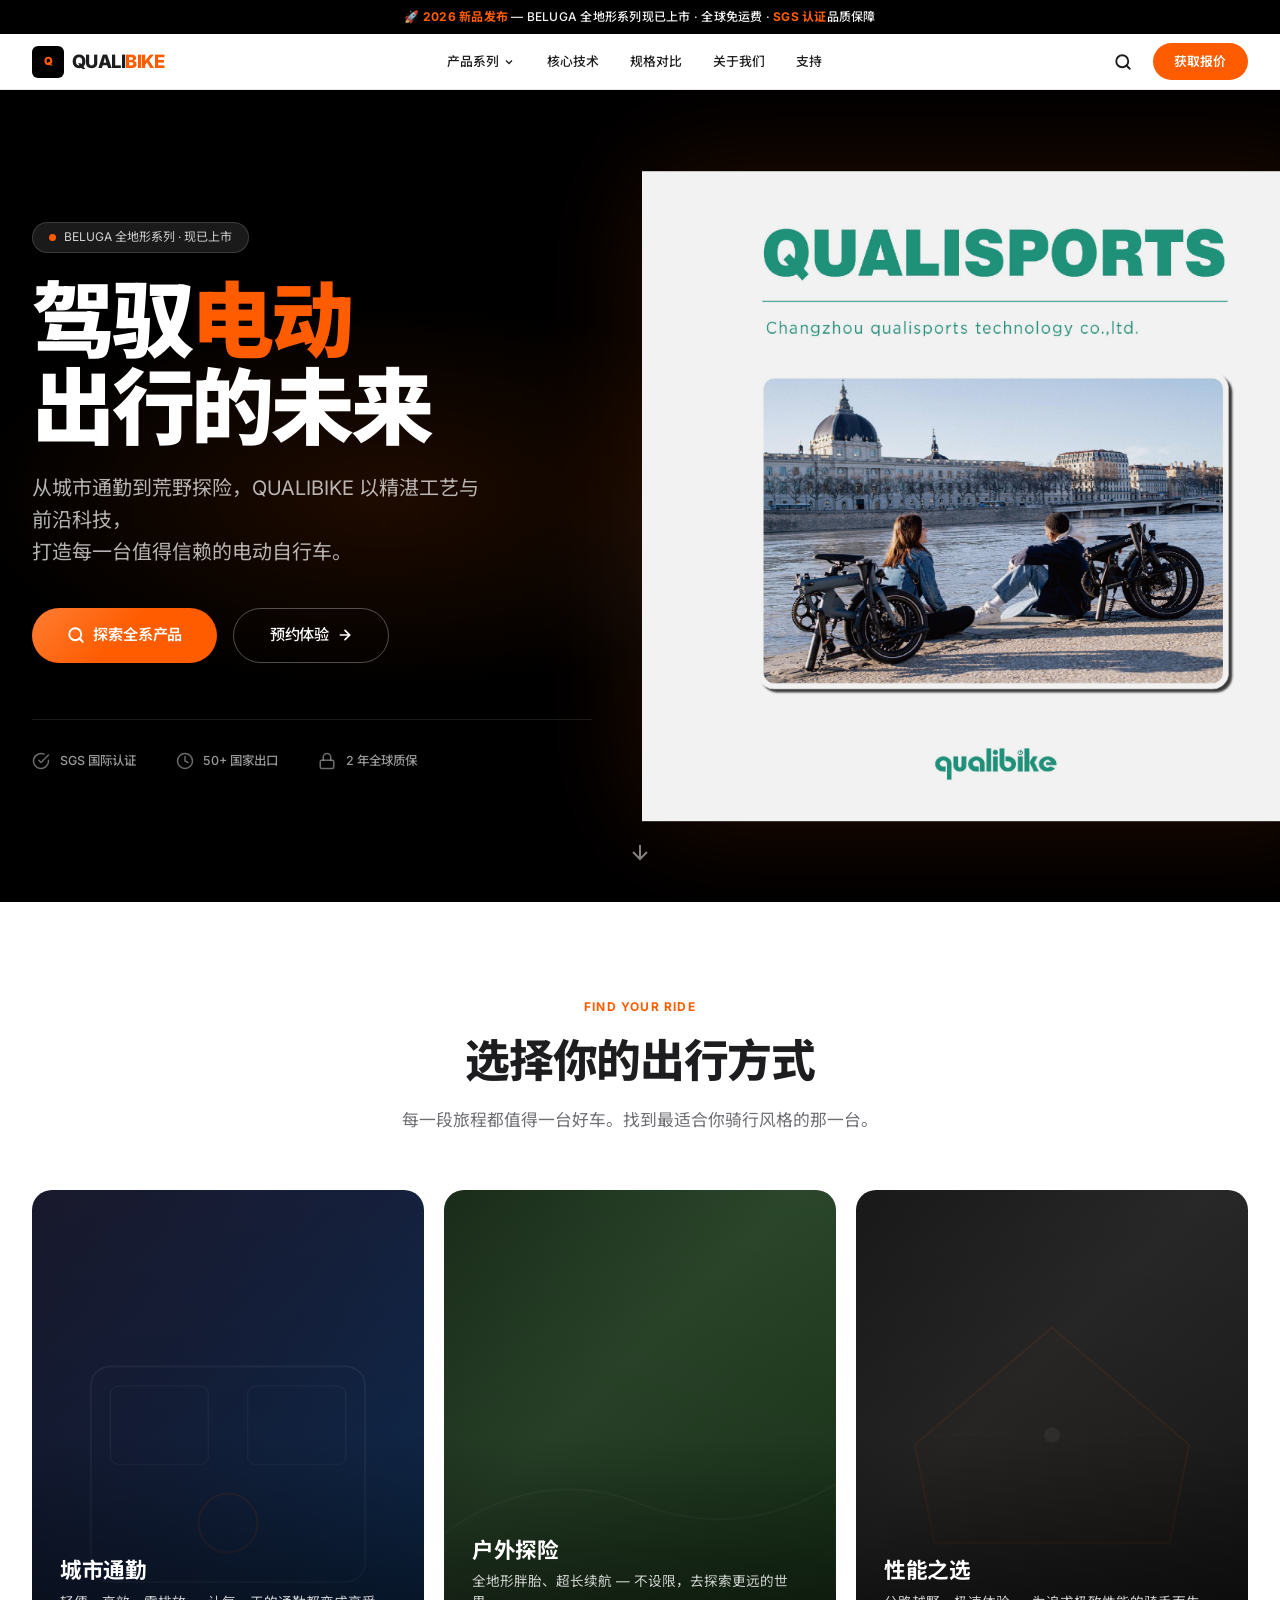
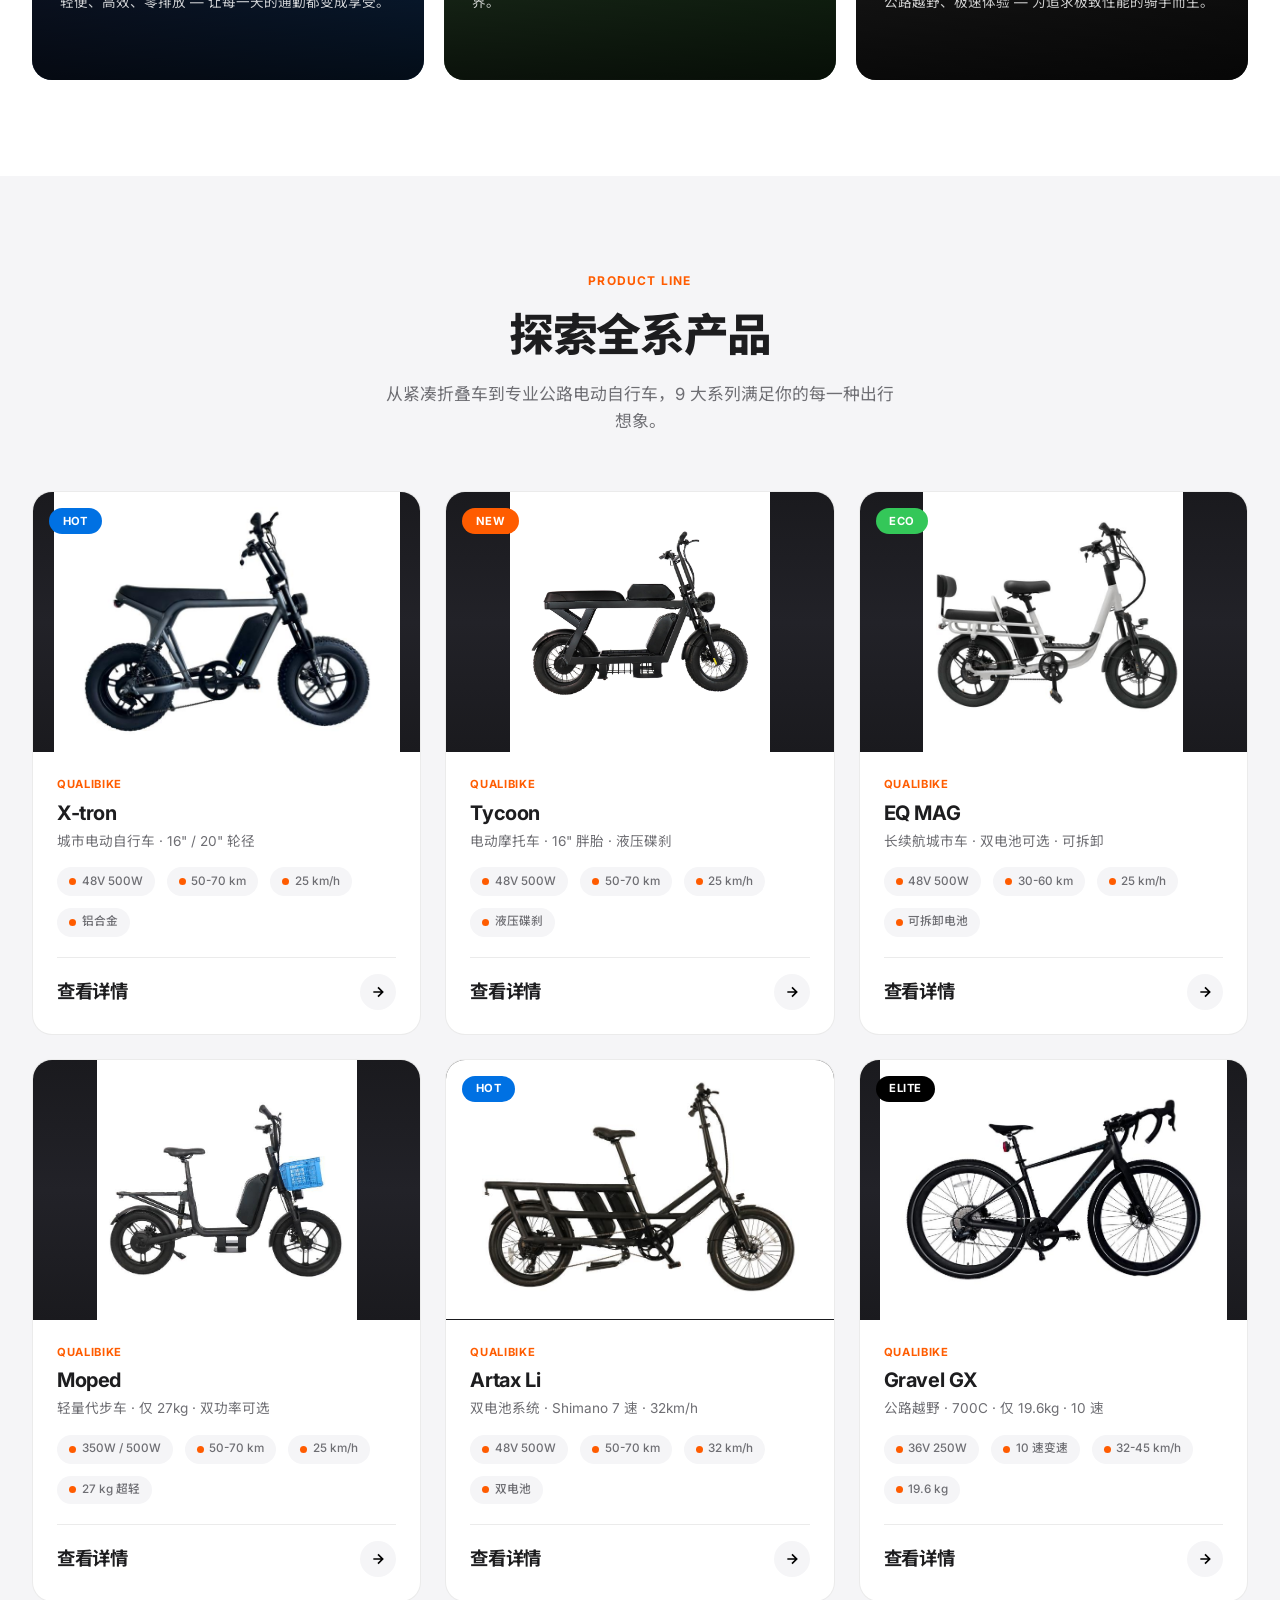
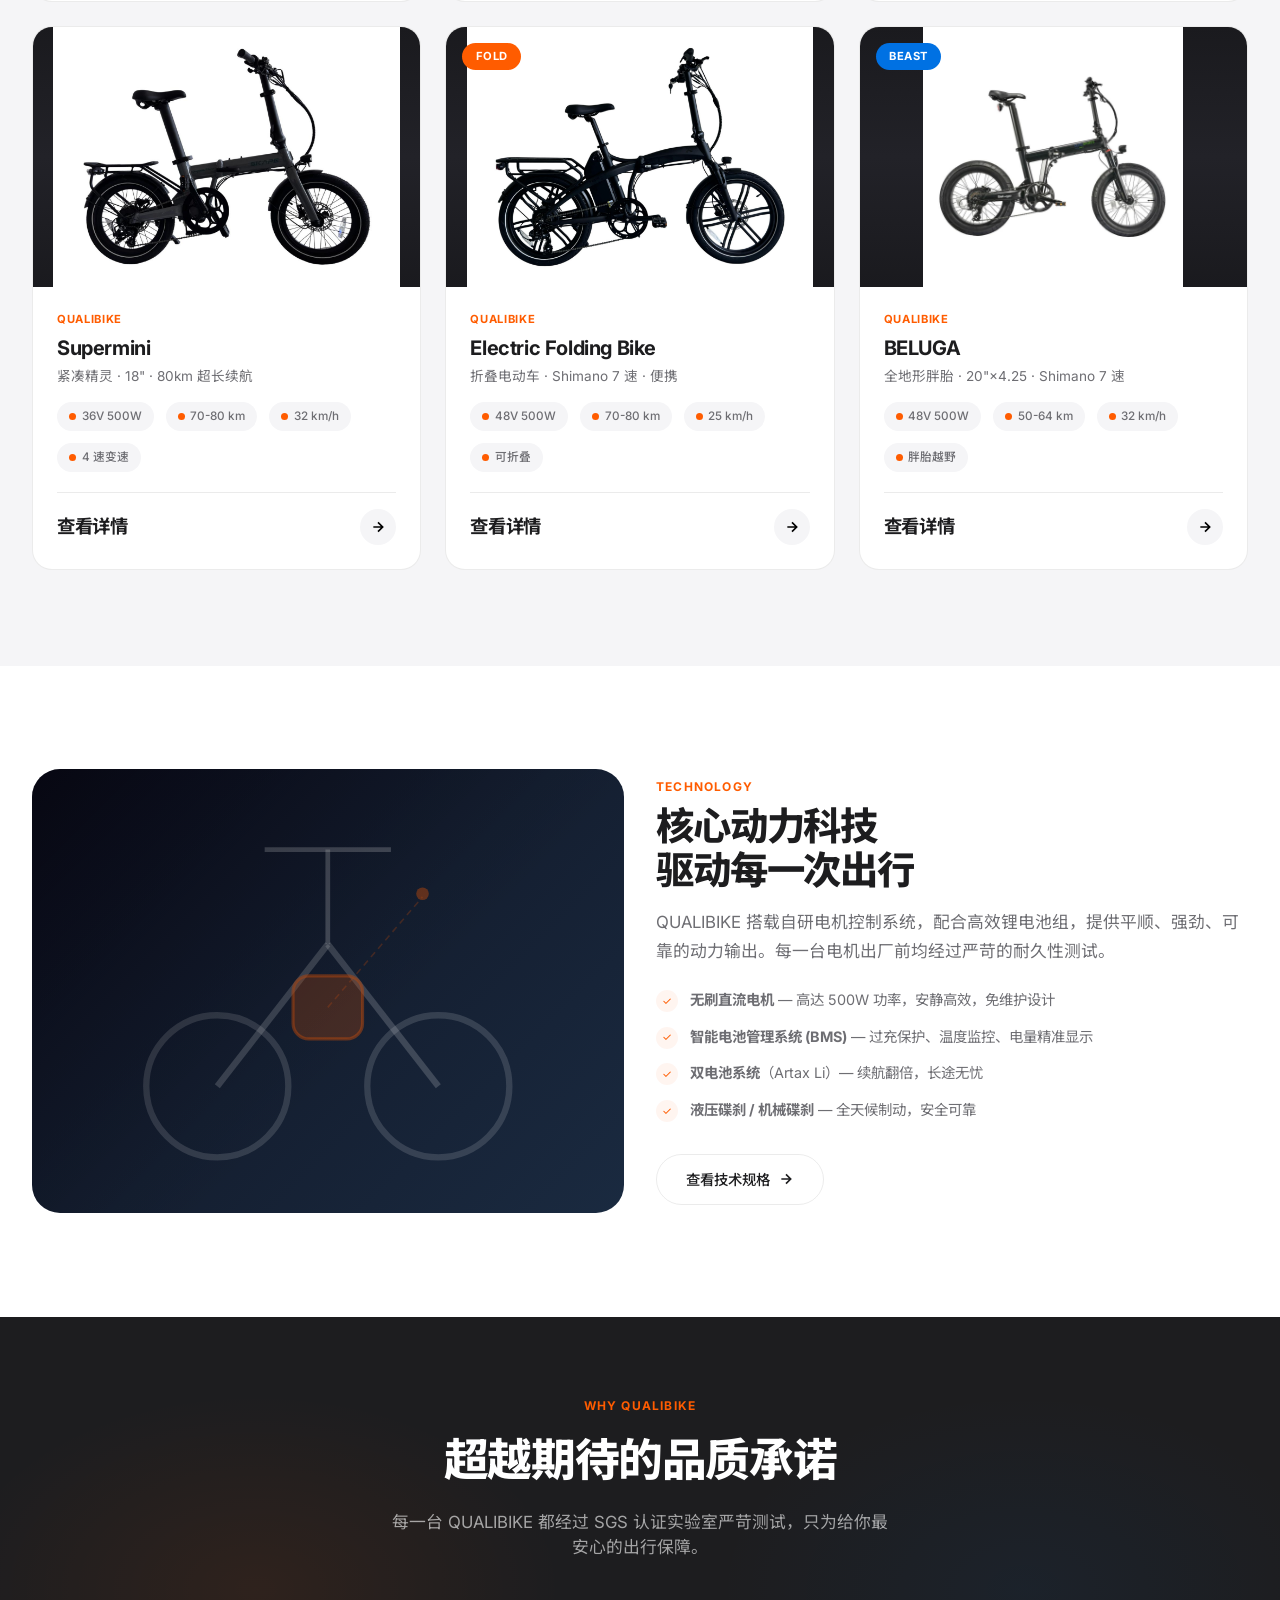
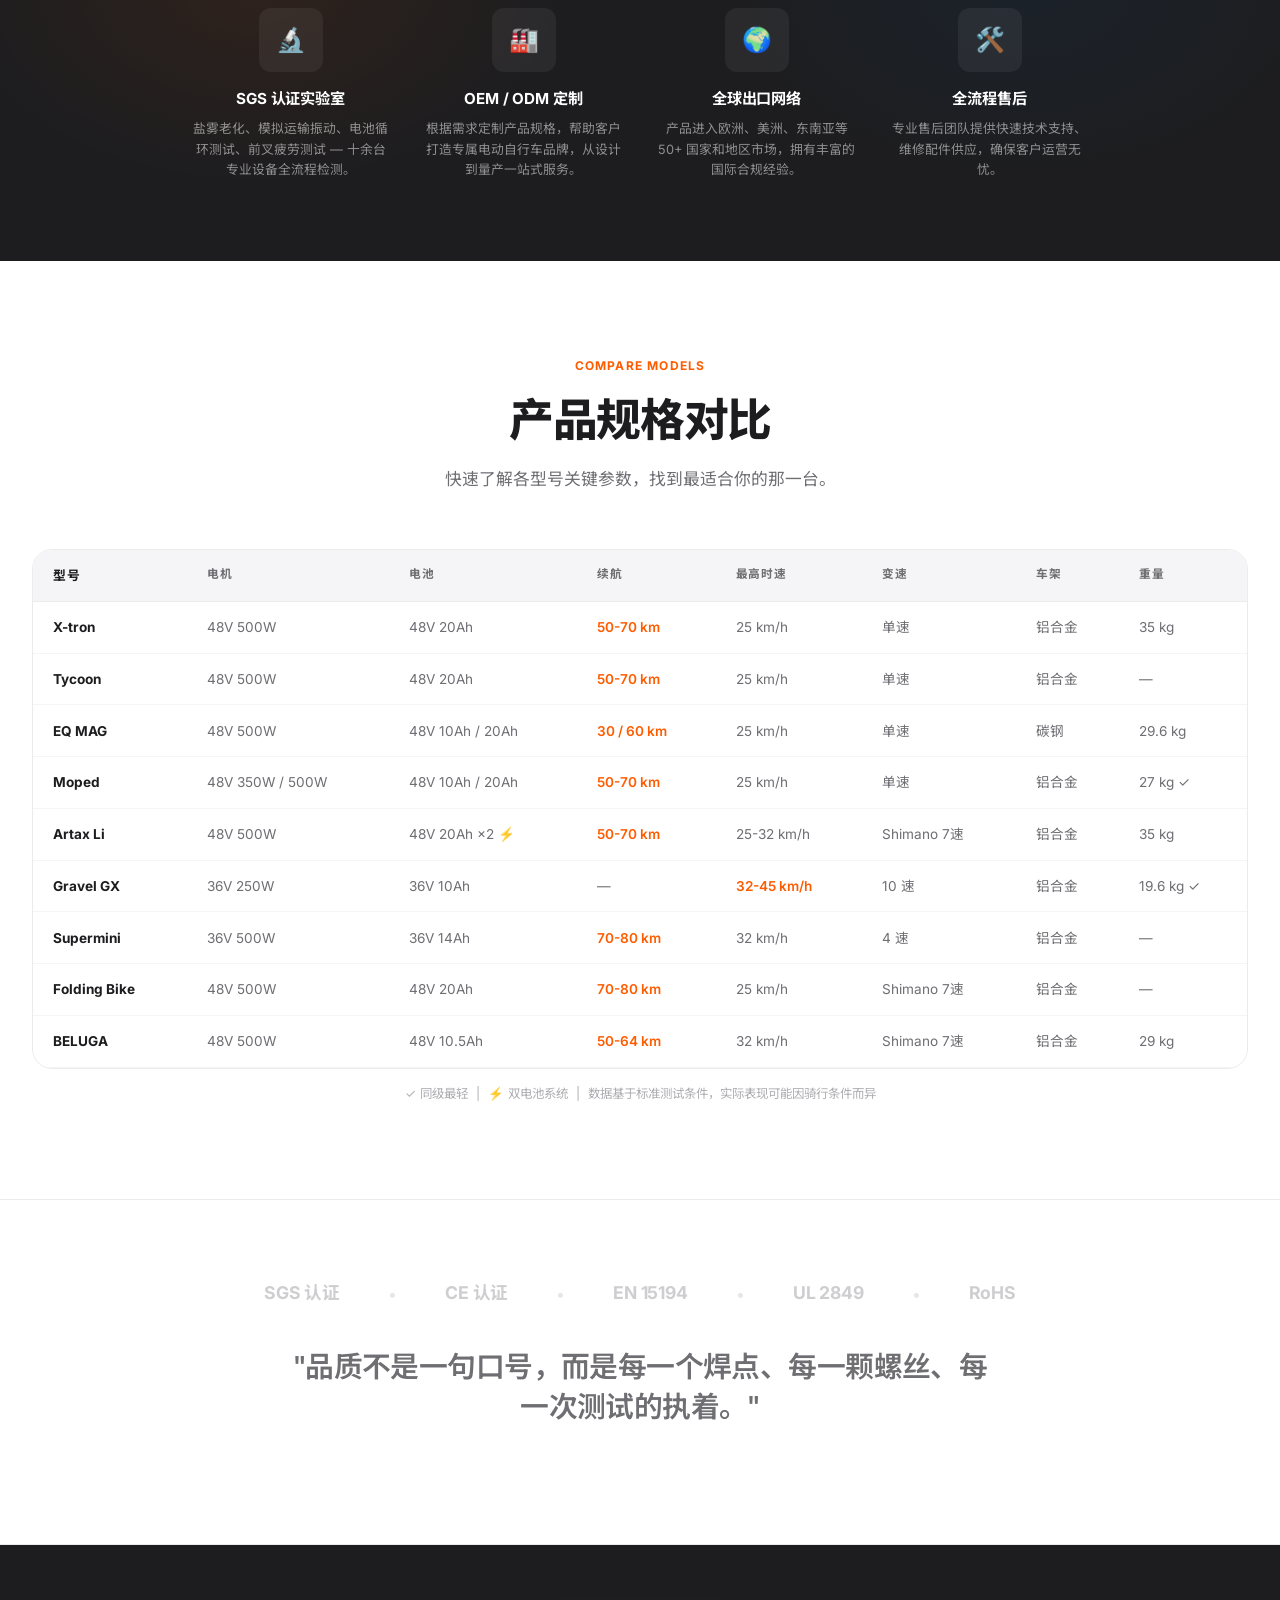
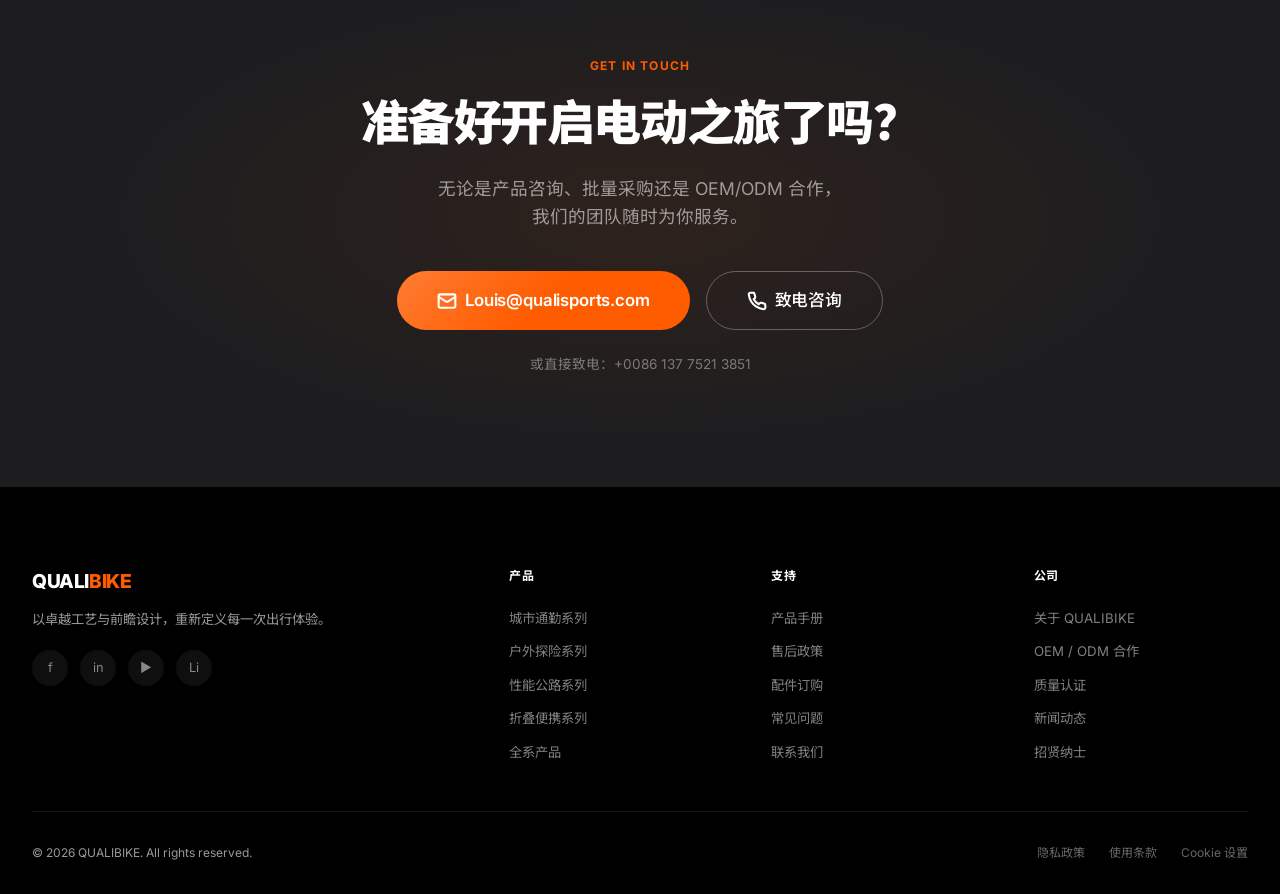
==== commit 7da80382: "feat: add real product photos, replace all SVG placeholders - Hero section now uses display.png (ful" ====
--- a/index.html
+++ b/index.html
@@ -339,10 +339,12 @@
   justify-content: center;
 }
 
-.hero-product-visual svg {
+.hero-product-visual img {
   width: 100%;
   height: 100%;
-  opacity: 0.9;
+  object-fit: contain;
+  opacity: 0.95;
+  filter: drop-shadow(0 0 60px rgba(255,92,0,0.15));
 }
 
 .hero-content {
@@ -736,12 +738,25 @@
 .tag-pro { background: var(--bg-darker); color: #fff; }
 .tag-eco { background: var(--green); color: #fff; }
 
-/* Abstract bike visual */
+/* Product card image */
 .bike-silhouette {
-  position: relative;
-  width: 200px;
-  height: 130px;
+  position: absolute;
+  inset: 0;
+  display: flex;
+  align-items: center;
+  justify-content: center;
   z-index: 2;
+}
+
+.bike-silhouette img {
+  width: 100%;
+  height: 100%;
+  object-fit: contain;
+  transition: transform 0.5s var(--ease-smooth);
+}
+
+.product-card:hover .bike-silhouette img {
+  transform: scale(1.06);
 }
 
 .product-card-body {
@@ -830,15 +845,11 @@
 }
 
 /* Product card gradient backgrounds */
-.grad-xtron { background: linear-gradient(135deg, #0a0a1a 0%, #141e30 50%, #1a2a40 100%); }
-.grad-tycoon { background: linear-gradient(135deg, #141414 0%, #222 50%, #141414 100%); }
-.grad-eqmag { background: linear-gradient(135deg, #0d1b2a 0%, #182838 50%, #0d1b2a 100%); }
-.grad-moped { background: linear-gradient(135deg, #161a16 0%, #263026 50%, #161a16 100%); }
-.grad-artax { background: linear-gradient(135deg, #181428 0%, #262040 50%, #181428 100%); }
-.grad-gravel { background: linear-gradient(135deg, #121c12 0%, #1e301e 50%, #121c12 100%); }
-.grad-supermini { background: linear-gradient(135deg, #1a1414 0%, #2e2424 50%, #1a1414 100%); }
-.grad-folding { background: linear-gradient(135deg, #0e1820 0%, #1a2c38 50%, #0e1820 100%); }
-.grad-beluga { background: linear-gradient(135deg, #141a1e 0%, #1e2a32 50%, #141a1e 100%); }
+/* Product card gradient backgrounds — neutral dark for photo display */
+.grad-xtron, .grad-tycoon, .grad-eqmag, .grad-moped, .grad-artax,
+.grad-gravel, .grad-supermini, .grad-folding, .grad-beluga {
+  background: linear-gradient(180deg, #1a1a1e 0%, #222228 50%, #1a1a1e 100%);
+}
 
 /* ============================================================
    FEATURED BANNER — Split layout, big imagery
@@ -1497,27 +1508,9 @@
     <div class="hero-bg-gradient"></div>
   </div>
 
-  <!-- Abstract hero product visual — in production, replace with real product photography -->
+  <!-- Hero product image -->
   <div class="hero-product-visual" aria-hidden="true">
-    <svg viewBox="0 0 700 500" fill="none" xmlns="http://www.w3.org/2000/svg">
-      <!-- Rear wheel -->
-      <circle cx="160" cy="380" r="95" stroke="rgba(255,255,255,0.12)" stroke-width="8"/>
-      <circle cx="160" cy="380" r="80" stroke="rgba(255,255,255,0.06)" stroke-width="2"/>
-      <circle cx="160" cy="380" r="12" fill="rgba(255,255,255,0.15)"/>
-      <!-- Front wheel -->
-      <circle cx="540" cy="380" r="95" stroke="rgba(255,255,255,0.12)" stroke-width="8"/>
-      <circle cx="540" cy="380" r="80" stroke="rgba(255,255,255,0.06)" stroke-width="2"/>
-      <circle cx="540" cy="380" r="12" fill="rgba(255,255,255,0.15)"/>
-      <!-- Frame -->
-      <line x1="160" y1="380" x2="300" y2="220" stroke="rgba(255,255,255,0.2)" stroke-width="5" stroke-linecap="round"/>
-      <line x1="540" y1="380" x2="300" y2="220" stroke="rgba(255,255,255,0.2)" stroke-width="5" stroke-linecap="round"/>
-      <line x1="300" y1="220" x2="300" y2="130" stroke="rgba(255,255,255,0.25)" stroke-width="4" stroke-linecap="round"/>
-      <line x1="240" y1="130" x2="360" y2="130" stroke="rgba(255,255,255,0.2)" stroke-width="4" stroke-linecap="round"/>
-      <!-- Motor/battery accent -->
-      <rect x="275" y="260" width="50" height="70" rx="14" fill="rgba(255,92,0,0.25)" stroke="rgba(255,92,0,0.4)" stroke-width="2"/>
-      <!-- Seat -->
-      <line x1="240" y1="135" x2="210" y2="155" stroke="rgba(255,255,255,0.15)" stroke-width="3" stroke-linecap="round"/>
-    </svg>
+    <img src="images/display.png" alt="QUALIBIKE 全系产品展示" style="width:100%;height:100%;object-fit:contain;">
   </div>
 
   <div class="hero-content">
@@ -1657,15 +1650,7 @@
     <article class="product-card">
       <div class="product-card-media grad-xtron">
         <div class="bike-silhouette">
-          <svg viewBox="0 0 200 130" fill="none">
-            <circle cx="40" cy="100" r="28" stroke="rgba(255,255,255,0.25)" stroke-width="3"/>
-            <circle cx="160" cy="100" r="28" stroke="rgba(255,255,255,0.25)" stroke-width="3"/>
-            <line x1="40" y1="100" x2="100" y2="50" stroke="rgba(255,255,255,0.2)" stroke-width="3"/>
-            <line x1="100" y1="50" x2="160" y2="100" stroke="rgba(255,255,255,0.2)" stroke-width="3"/>
-            <line x1="100" y1="50" x2="100" y2="20" stroke="rgba(255,255,255,0.25)" stroke-width="2.5"/>
-            <line x1="80" y1="20" x2="120" y2="20" stroke="rgba(255,255,255,0.25)" stroke-width="2.5"/>
-            <rect x="88" y="60" width="24" height="18" rx="6" fill="rgba(255,92,0,0.35)"/>
-          </svg>
+          <img src="images/xtron.png" alt="X-tron 城市电动自行车" style="width:100%;height:100%;object-fit:contain;">
         </div>
         <span class="product-card-tag tag-hot">HOT</span>
       </div>
@@ -1692,15 +1677,7 @@
     <article class="product-card">
       <div class="product-card-media grad-tycoon">
         <div class="bike-silhouette">
-          <svg viewBox="0 0 200 130" fill="none">
-            <circle cx="38" cy="102" r="26" stroke="rgba(255,255,255,0.25)" stroke-width="4"/>
-            <circle cx="162" cy="102" r="26" stroke="rgba(255,255,255,0.25)" stroke-width="4"/>
-            <line x1="38" y1="102" x2="90" y2="48" stroke="rgba(255,255,255,0.2)" stroke-width="3.5"/>
-            <line x1="90" y1="48" x2="162" y2="102" stroke="rgba(255,255,255,0.2)" stroke-width="3.5"/>
-            <line x1="90" y1="48" x2="90" y2="18" stroke="rgba(255,255,255,0.25)" stroke-width="3"/>
-            <line x1="66" y1="18" x2="114" y2="18" stroke="rgba(255,255,255,0.25)" stroke-width="3"/>
-            <rect x="80" y="60" width="28" height="20" rx="7" fill="rgba(255,92,0,0.4)"/>
-          </svg>
+          <img src="images/tycoon.png" alt="Tycoon 电动摩托车" style="width:100%;height:100%;object-fit:contain;">
         </div>
         <span class="product-card-tag tag-new">NEW</span>
       </div>
@@ -1727,15 +1704,7 @@
     <article class="product-card">
       <div class="product-card-media grad-eqmag">
         <div class="bike-silhouette">
-          <svg viewBox="0 0 200 130" fill="none">
-            <circle cx="42" cy="98" r="27" stroke="rgba(255,255,255,0.25)" stroke-width="3"/>
-            <circle cx="158" cy="98" r="27" stroke="rgba(255,255,255,0.25)" stroke-width="3"/>
-            <line x1="42" y1="98" x2="100" y2="52" stroke="rgba(255,255,255,0.2)" stroke-width="2.5"/>
-            <line x1="100" y1="52" x2="158" y2="98" stroke="rgba(255,255,255,0.2)" stroke-width="2.5"/>
-            <line x1="100" y1="52" x2="100" y2="22" stroke="rgba(255,255,255,0.25)" stroke-width="2.5"/>
-            <line x1="80" y1="22" x2="120" y2="22" stroke="rgba(255,255,255,0.25)" stroke-width="2.5"/>
-            <rect x="88" y="62" width="24" height="14" rx="5" fill="rgba(52,199,89,0.4)"/>
-          </svg>
+          <img src="images/eqmag.png" alt="EQ MAG 长续航城市车" style="width:100%;height:100%;object-fit:contain;">
         </div>
         <span class="product-card-tag tag-eco">ECO</span>
       </div>
@@ -1762,14 +1731,7 @@
     <article class="product-card">
       <div class="product-card-media grad-moped">
         <div class="bike-silhouette">
-          <svg viewBox="0 0 200 130" fill="none">
-            <circle cx="40" cy="100" r="26" stroke="rgba(255,255,255,0.25)" stroke-width="3"/>
-            <circle cx="160" cy="100" r="26" stroke="rgba(255,255,255,0.25)" stroke-width="3"/>
-            <line x1="40" y1="100" x2="100" y2="48" stroke="rgba(255,255,255,0.2)" stroke-width="3"/>
-            <line x1="100" y1="48" x2="160" y2="100" stroke="rgba(255,255,255,0.2)" stroke-width="3"/>
-            <line x1="100" y1="48" x2="100" y2="18" stroke="rgba(255,255,255,0.25)" stroke-width="2.5"/>
-            <line x1="78" y1="18" x2="122" y2="18" stroke="rgba(255,255,255,0.25)" stroke-width="2.5"/>
-          </svg>
+          <img src="images/moped.png" alt="Moped 轻量代步车" style="width:100%;height:100%;object-fit:contain;">
         </div>
       </div>
       <div class="product-card-body">
@@ -1795,16 +1757,7 @@
     <article class="product-card">
       <div class="product-card-media grad-artax">
         <div class="bike-silhouette">
-          <svg viewBox="0 0 200 130" fill="none">
-            <circle cx="42" cy="100" r="27" stroke="rgba(255,255,255,0.25)" stroke-width="3"/>
-            <circle cx="158" cy="100" r="27" stroke="rgba(255,255,255,0.25)" stroke-width="3"/>
-            <line x1="42" y1="100" x2="100" y2="52" stroke="rgba(255,255,255,0.2)" stroke-width="2.5"/>
-            <line x1="100" y1="52" x2="158" y2="100" stroke="rgba(255,255,255,0.2)" stroke-width="2.5"/>
-            <line x1="100" y1="52" x2="100" y2="22" stroke="rgba(255,255,255,0.25)" stroke-width="2.5"/>
-            <line x1="78" y1="22" x2="122" y2="22" stroke="rgba(255,255,255,0.25)" stroke-width="2.5"/>
-            <rect x="72" y="60" width="14" height="22" rx="4" fill="rgba(0,113,227,0.3)"/>
-            <rect x="110" y="60" width="14" height="22" rx="4" fill="rgba(0,113,227,0.3)"/>
-          </svg>
+          <img src="images/artax.png" alt="Artax Li 双电池系统" style="width:100%;height:100%;object-fit:contain;">
         </div>
         <span class="product-card-tag tag-hot">HOT</span>
       </div>
@@ -1831,14 +1784,7 @@
     <article class="product-card">
       <div class="product-card-media grad-gravel">
         <div class="bike-silhouette">
-          <svg viewBox="0 0 200 130" fill="none">
-            <circle cx="40" cy="102" r="29" stroke="rgba(255,255,255,0.3)" stroke-width="2"/>
-            <circle cx="160" cy="102" r="29" stroke="rgba(255,255,255,0.3)" stroke-width="2"/>
-            <line x1="40" y1="102" x2="100" y2="50" stroke="rgba(255,255,255,0.25)" stroke-width="2"/>
-            <line x1="100" y1="50" x2="160" y2="102" stroke="rgba(255,255,255,0.25)" stroke-width="2"/>
-            <line x1="100" y1="50" x2="100" y2="16" stroke="rgba(255,255,255,0.3)" stroke-width="2"/>
-            <line x1="78" y1="16" x2="122" y2="16" stroke="rgba(255,255,255,0.3)" stroke-width="2"/>
-          </svg>
+          <img src="images/gravel.png" alt="Gravel GX 公路越野" style="width:100%;height:100%;object-fit:contain;">
         </div>
         <span class="product-card-tag tag-pro">ELITE</span>
       </div>
@@ -1865,14 +1811,7 @@
     <article class="product-card">
       <div class="product-card-media grad-supermini">
         <div class="bike-silhouette">
-          <svg viewBox="0 0 200 130" fill="none">
-            <circle cx="45" cy="96" r="24" stroke="rgba(255,255,255,0.25)" stroke-width="3"/>
-            <circle cx="155" cy="96" r="24" stroke="rgba(255,255,255,0.25)" stroke-width="3"/>
-            <line x1="45" y1="96" x2="100" y2="50" stroke="rgba(255,255,255,0.2)" stroke-width="2.5"/>
-            <line x1="100" y1="50" x2="155" y2="96" stroke="rgba(255,255,255,0.2)" stroke-width="2.5"/>
-            <line x1="100" y1="50" x2="100" y2="20" stroke="rgba(255,255,255,0.25)" stroke-width="2.5"/>
-            <line x1="80" y1="20" x2="120" y2="20" stroke="rgba(255,255,255,0.25)" stroke-width="2.5"/>
-          </svg>
+          <img src="images/supermini.png" alt="Supermini 紧凑精灵" style="width:100%;height:100%;object-fit:contain;">
         </div>
       </div>
       <div class="product-card-body">
@@ -1898,15 +1837,7 @@
     <article class="product-card">
       <div class="product-card-media grad-folding">
         <div class="bike-silhouette">
-          <svg viewBox="0 0 200 130" fill="none">
-            <circle cx="42" cy="98" r="26" stroke="rgba(255,255,255,0.25)" stroke-width="3"/>
-            <circle cx="158" cy="98" r="26" stroke="rgba(255,255,255,0.25)" stroke-width="3"/>
-            <line x1="42" y1="98" x2="100" y2="50" stroke="rgba(255,255,255,0.2)" stroke-width="2.5"/>
-            <line x1="100" y1="50" x2="158" y2="98" stroke="rgba(255,255,255,0.2)" stroke-width="2.5"/>
-            <line x1="100" y1="50" x2="100" y2="20" stroke="rgba(255,255,255,0.25)" stroke-width="2.5"/>
-            <line x1="80" y1="20" x2="120" y2="20" stroke="rgba(255,255,255,0.25)" stroke-width="2.5"/>
-            <circle cx="100" cy="50" r="5" fill="rgba(0,113,227,0.5)"/>
-          </svg>
+          <img src="images/folding.png" alt="Electric Folding Bike 折叠电动车" style="width:100%;height:100%;object-fit:contain;">
         </div>
         <span class="product-card-tag tag-new">FOLD</span>
       </div>
@@ -1933,15 +1864,7 @@
     <article class="product-card">
       <div class="product-card-media grad-beluga">
         <div class="bike-silhouette">
-          <svg viewBox="0 0 200 130" fill="none">
-            <circle cx="36" cy="102" r="30" stroke="rgba(255,255,255,0.3)" stroke-width="5"/>
-            <circle cx="164" cy="102" r="30" stroke="rgba(255,255,255,0.3)" stroke-width="5"/>
-            <line x1="36" y1="102" x2="100" y2="46" stroke="rgba(255,255,255,0.25)" stroke-width="3.5"/>
-            <line x1="100" y1="46" x2="164" y2="102" stroke="rgba(255,255,255,0.25)" stroke-width="3.5"/>
-            <line x1="100" y1="46" x2="100" y2="14" stroke="rgba(255,255,255,0.3)" stroke-width="3"/>
-            <line x1="74" y1="14" x2="126" y2="14" stroke="rgba(255,255,255,0.3)" stroke-width="3"/>
-            <rect x="80" y="58" width="36" height="20" rx="6" fill="rgba(255,92,0,0.45)"/>
-          </svg>
+          <img src="images/beluga.png" alt="BELUGA 全地形胖胎" style="width:100%;height:100%;object-fit:contain;">
         </div>
         <span class="product-card-tag tag-hot">BEAST</span>
       </div>
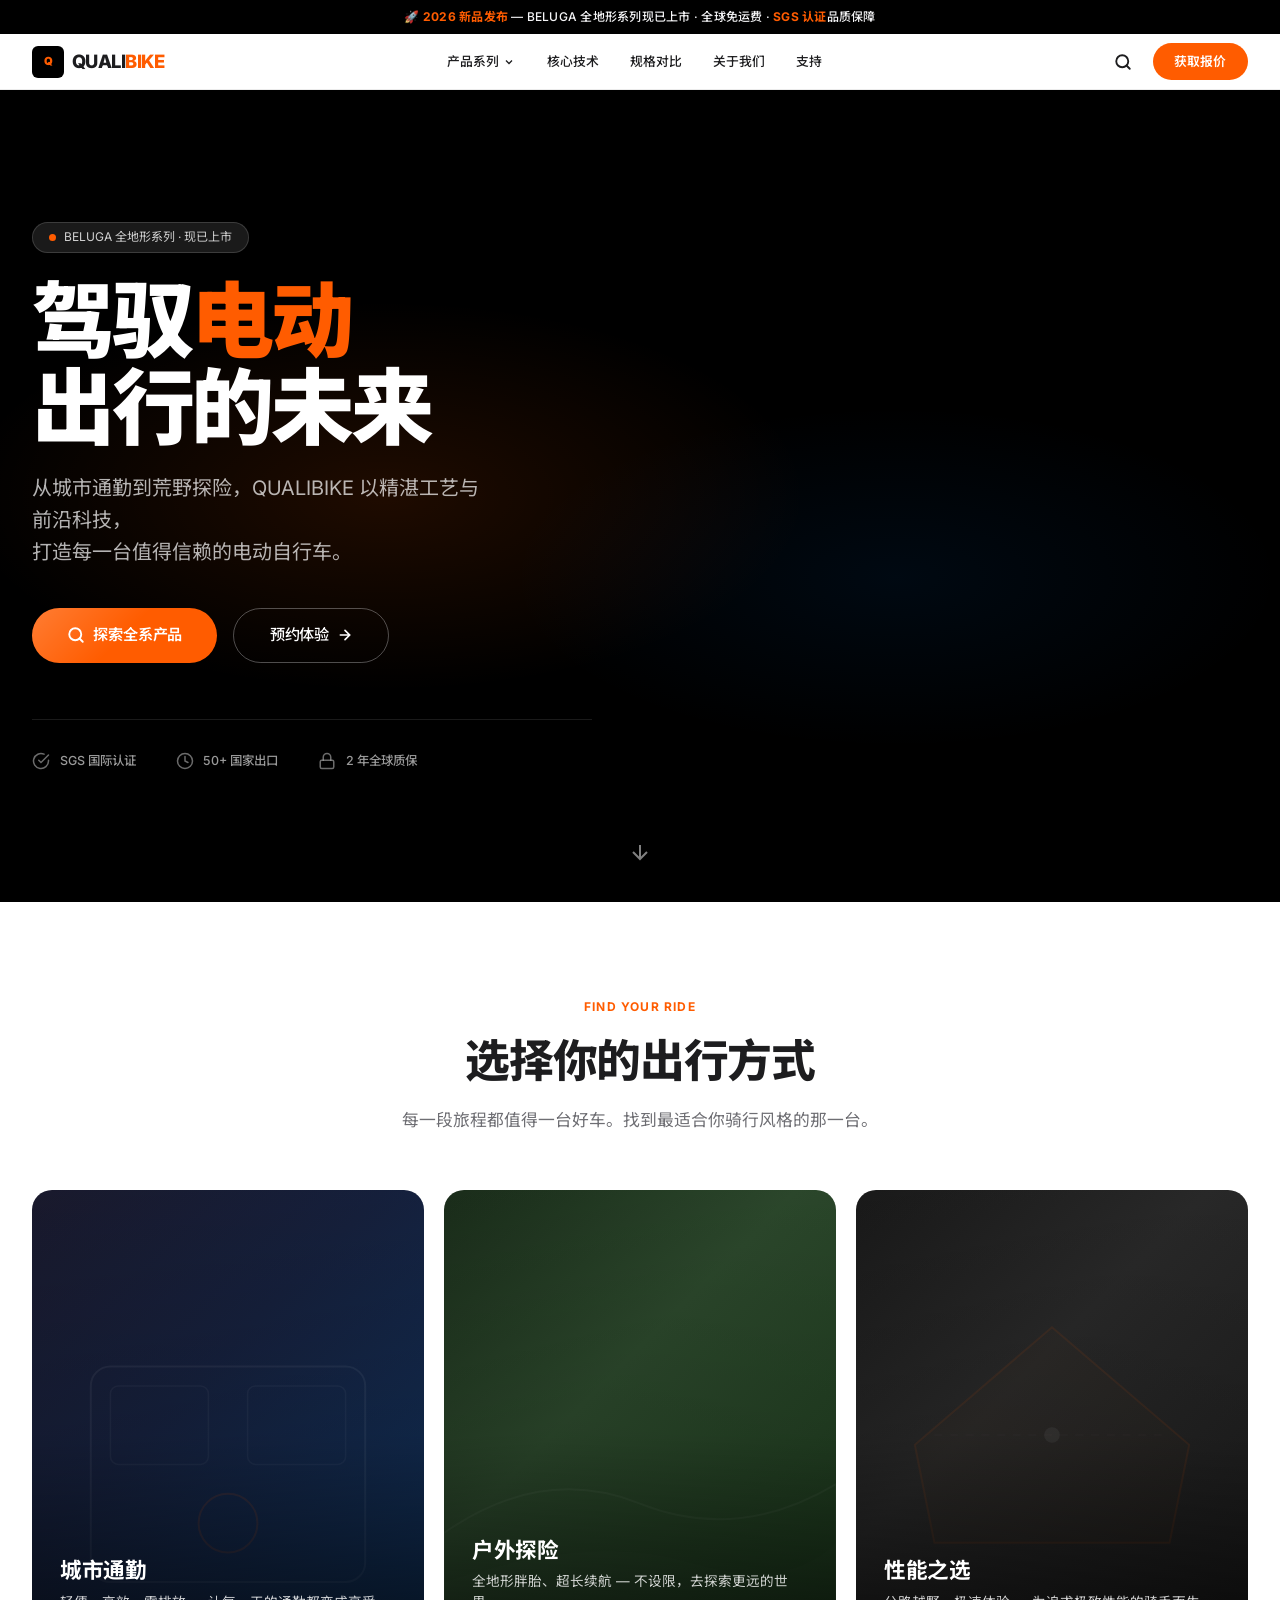
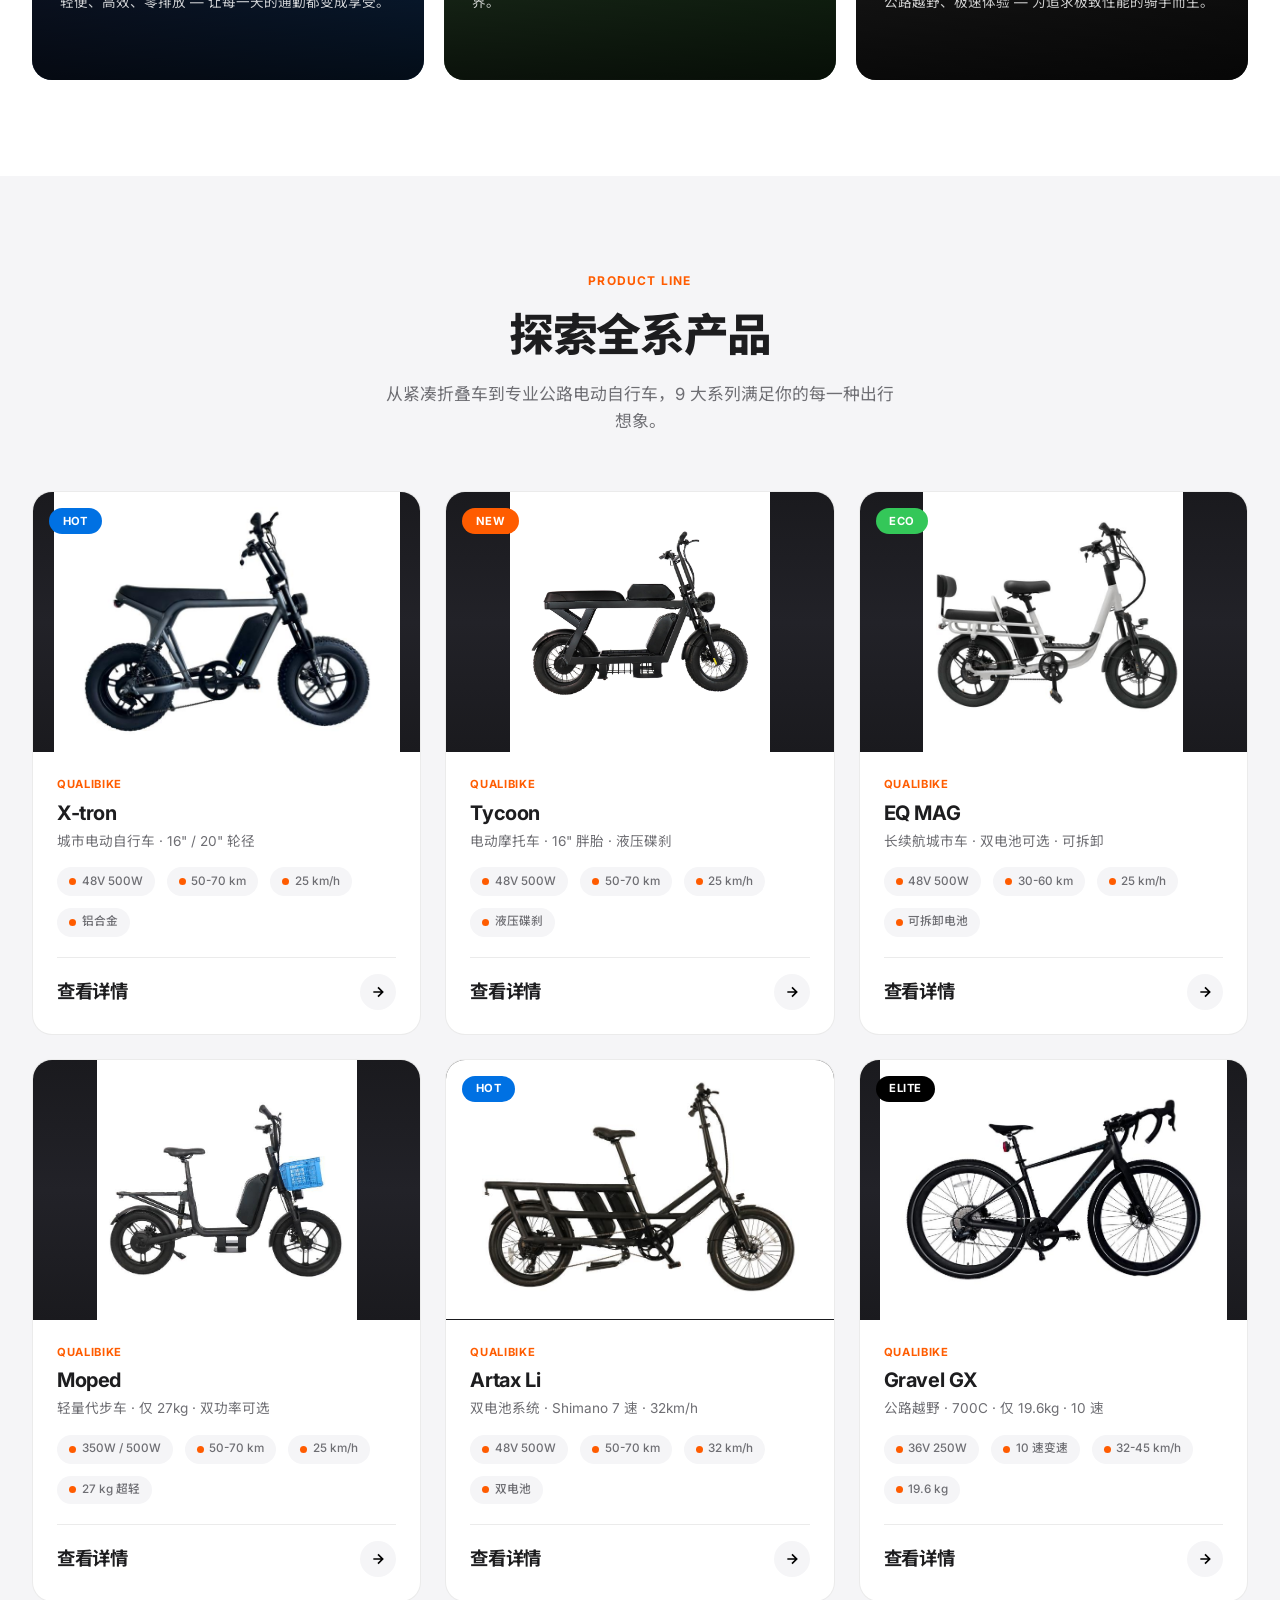
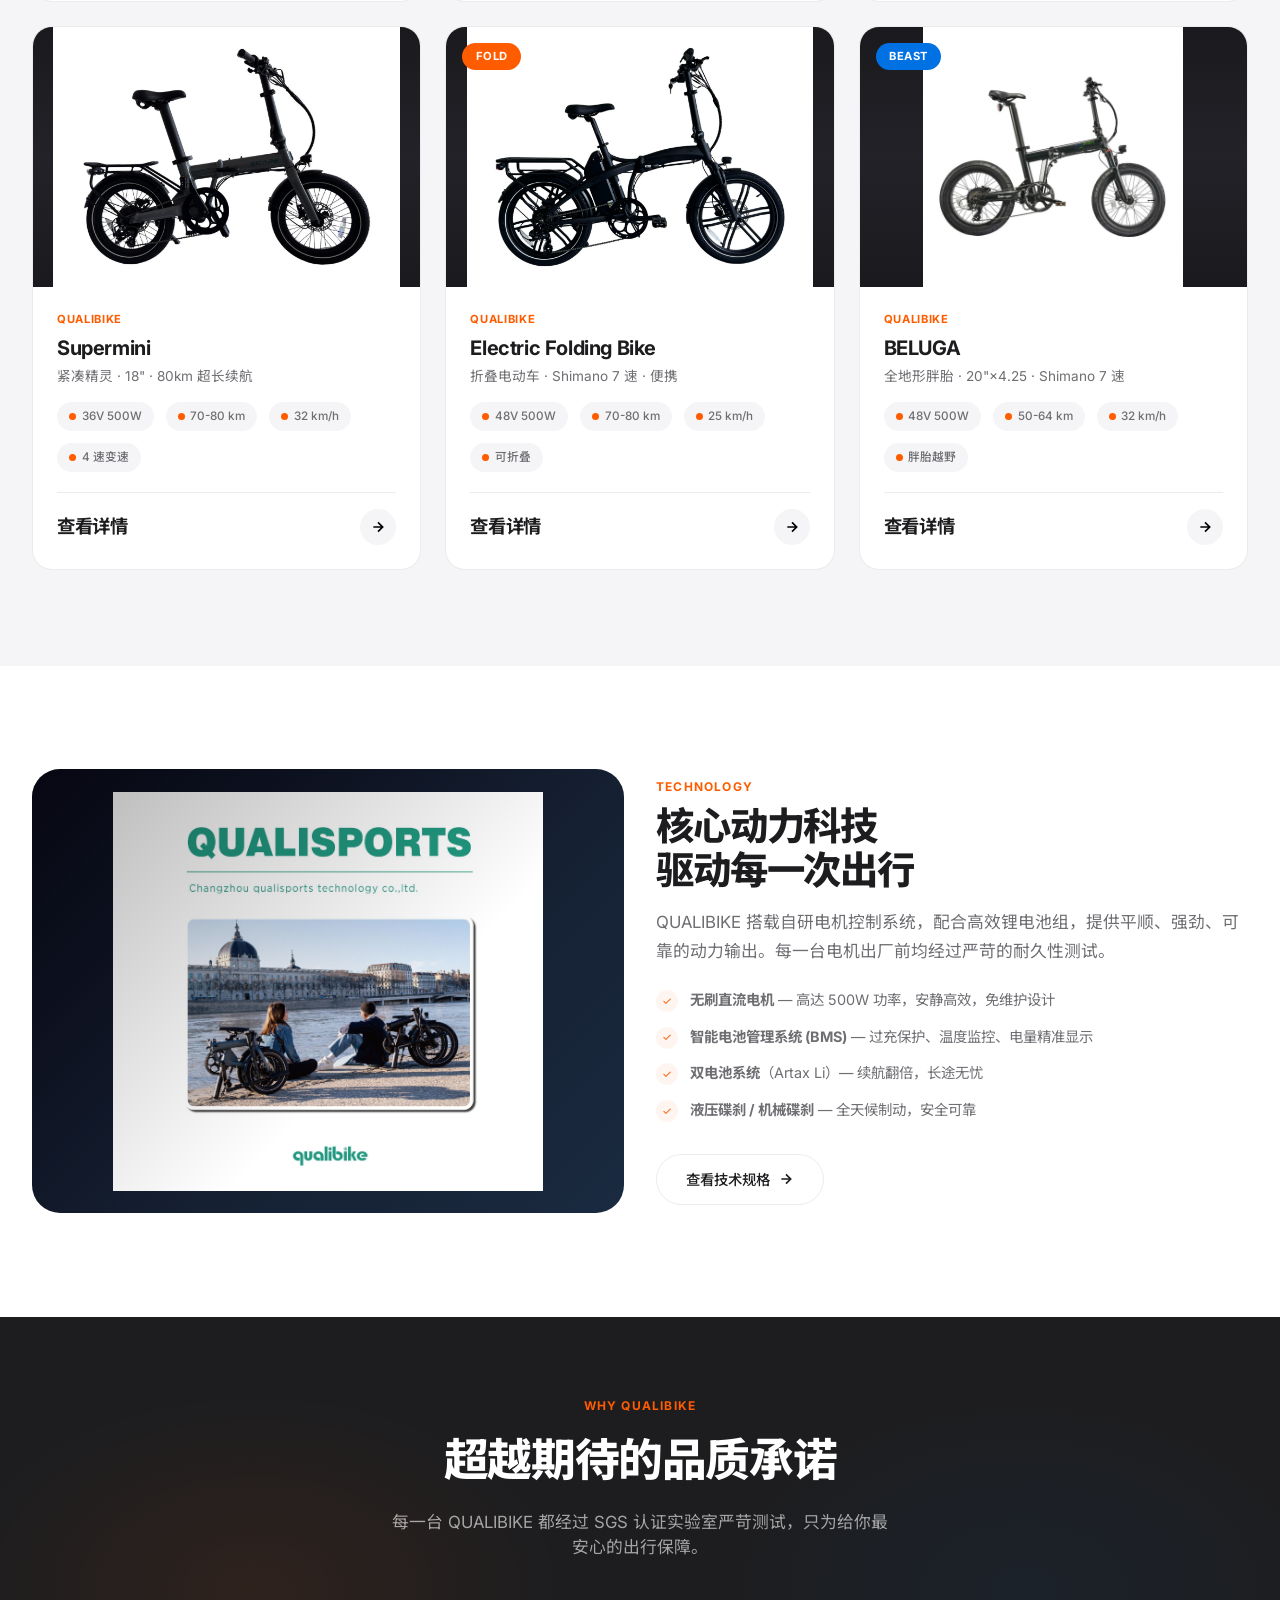
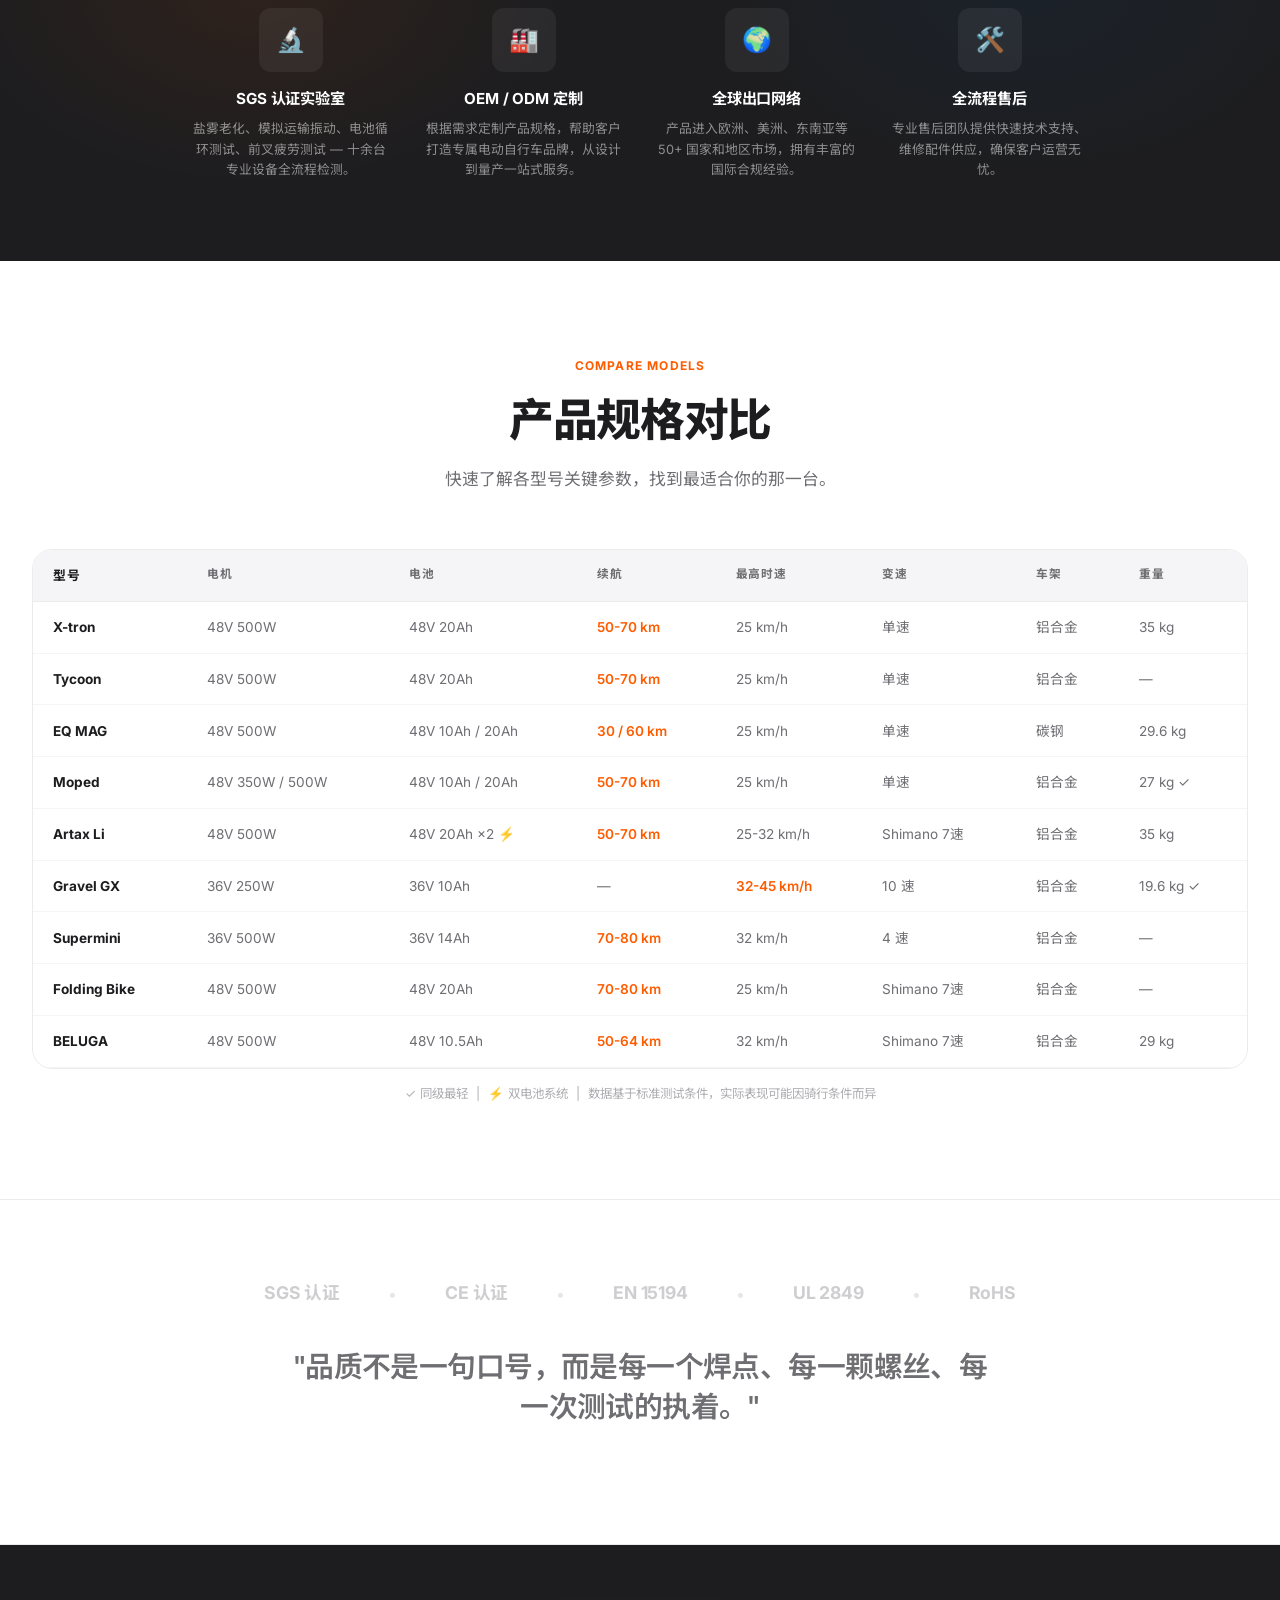
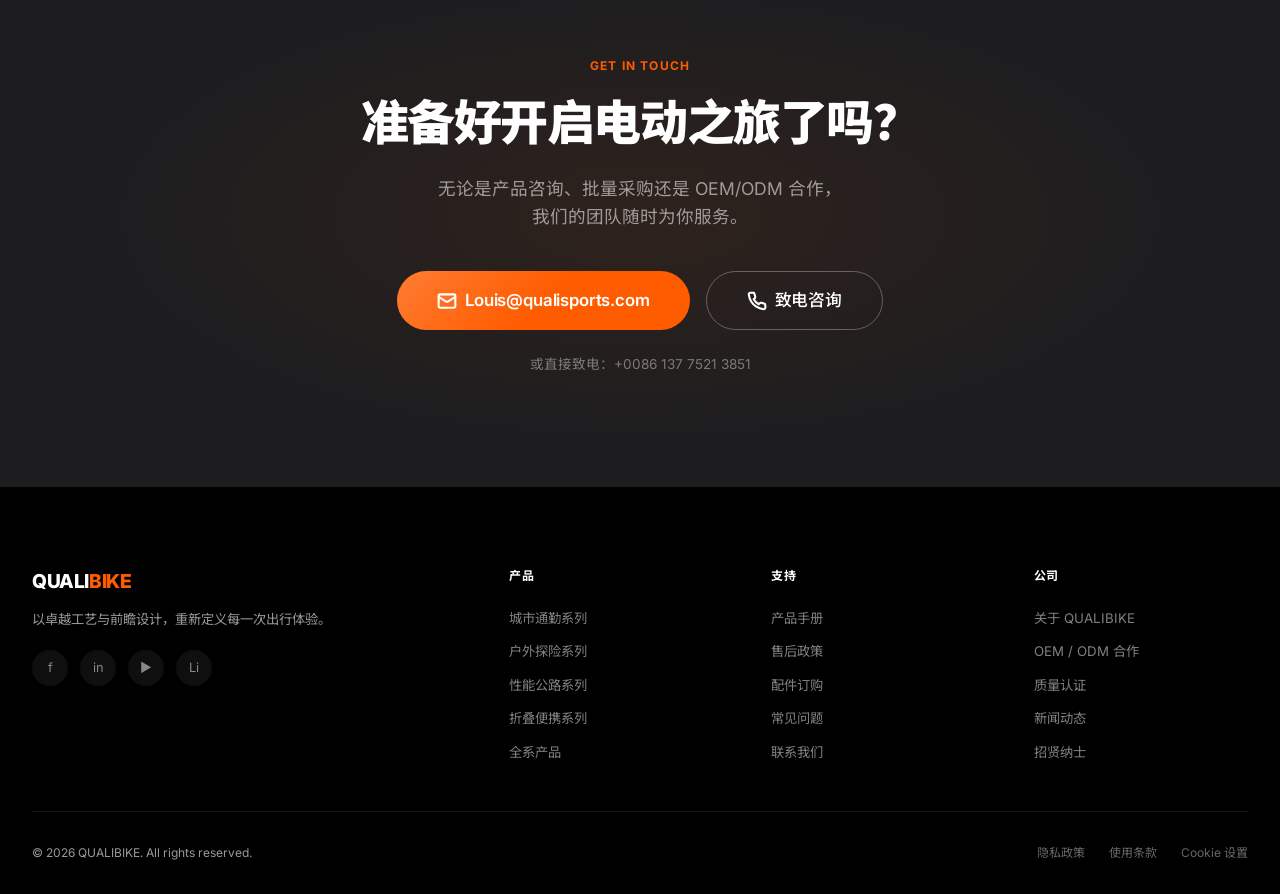
==== commit 0bc09c14: "fix: move display.png from hero to technology section - Hero now uses clean gradient background (les" ====
--- a/index.html
+++ b/index.html
@@ -1508,10 +1508,8 @@
     <div class="hero-bg-gradient"></div>
   </div>
 
-  <!-- Hero product image -->
-  <div class="hero-product-visual" aria-hidden="true">
-    <img src="images/display.png" alt="QUALIBIKE 全系产品展示" style="width:100%;height:100%;object-fit:contain;">
-  </div>
+  <!-- Hero background — minimalist gradient -->
+  <div class="hero-product-visual" aria-hidden="true"></div>
 
   <div class="hero-content">
     <div class="hero-text-area">
@@ -1897,18 +1895,7 @@
   <div class="featured-split">
     <div class="featured-visual reveal">
       <div class="featured-visual-bg" style="background: linear-gradient(135deg, #0a0a1a 0%, #141e30 50%, #1a2a40 100%); display:flex;align-items:center;justify-content:center;">
-        <svg viewBox="0 0 300 220" fill="none" style="width:80%;height:80%;opacity:0.7">
-          <circle cx="80" cy="170" r="45" stroke="rgba(255,255,255,0.2)" stroke-width="4"/>
-          <circle cx="220" cy="170" r="45" stroke="rgba(255,255,255,0.2)" stroke-width="4"/>
-          <line x1="80" y1="170" x2="150" y2="80" stroke="rgba(255,255,255,0.25)" stroke-width="4"/>
-          <line x1="150" y1="80" x2="220" y2="170" stroke="rgba(255,255,255,0.25)" stroke-width="4"/>
-          <line x1="150" y1="80" x2="150" y2="20" stroke="rgba(255,255,255,0.3)" stroke-width="3"/>
-          <line x1="110" y1="20" x2="190" y2="20" stroke="rgba(255,255,255,0.3)" stroke-width="3"/>
-          <rect x="128" y="100" width="44" height="40" rx="10" fill="rgba(255,92,0,0.3)" stroke="rgba(255,92,0,0.5)" stroke-width="2"/>
-          <!-- Tech detail lines -->
-          <line x1="150" y1="120" x2="210" y2="50" stroke="rgba(255,92,0,0.3)" stroke-width="1" stroke-dasharray="4 3"/>
-          <circle cx="210" cy="48" r="4" fill="rgba(255,92,0,0.5)"/>
-        </svg>
+        <img src="images/display.png" alt="QUALIBIKE 全系产品展示" style="width:90%;height:90%;object-fit:contain;">
       </div>
       <div class="featured-visual-overlay"></div>
     </div>
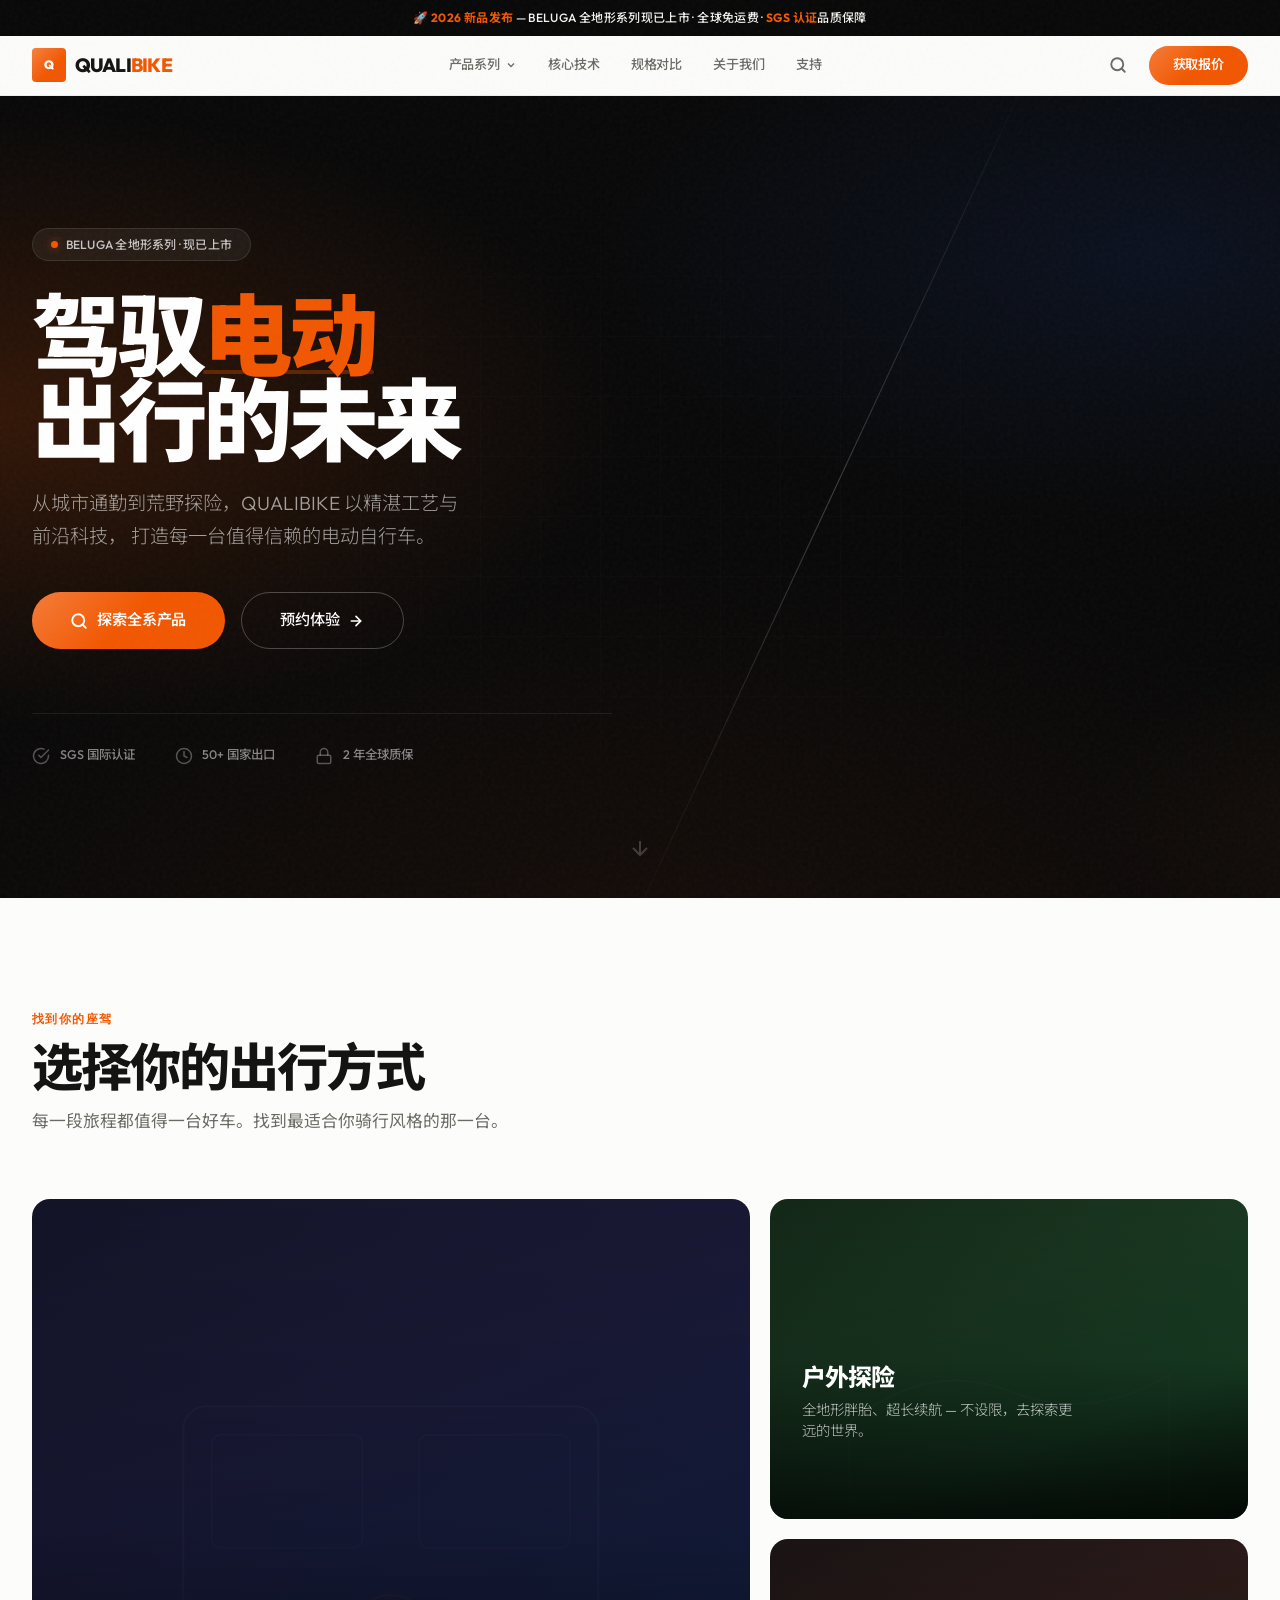
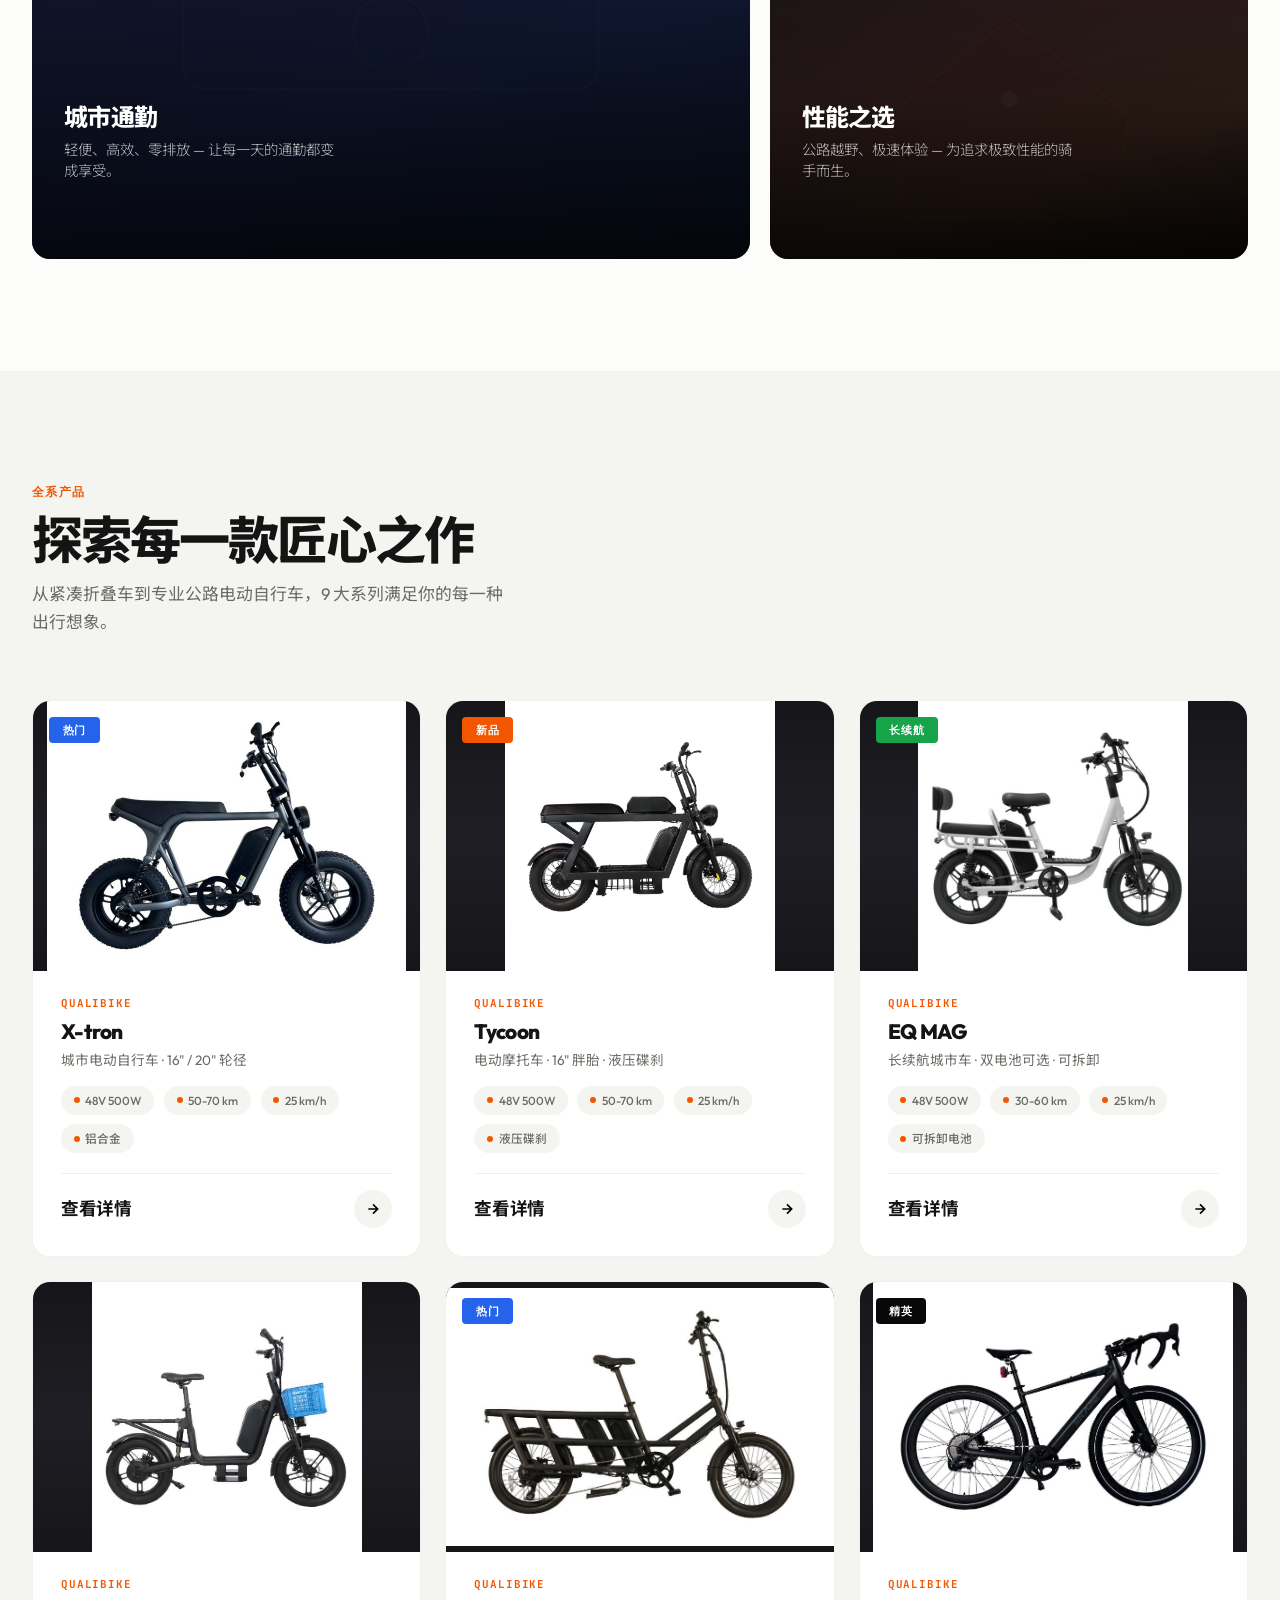
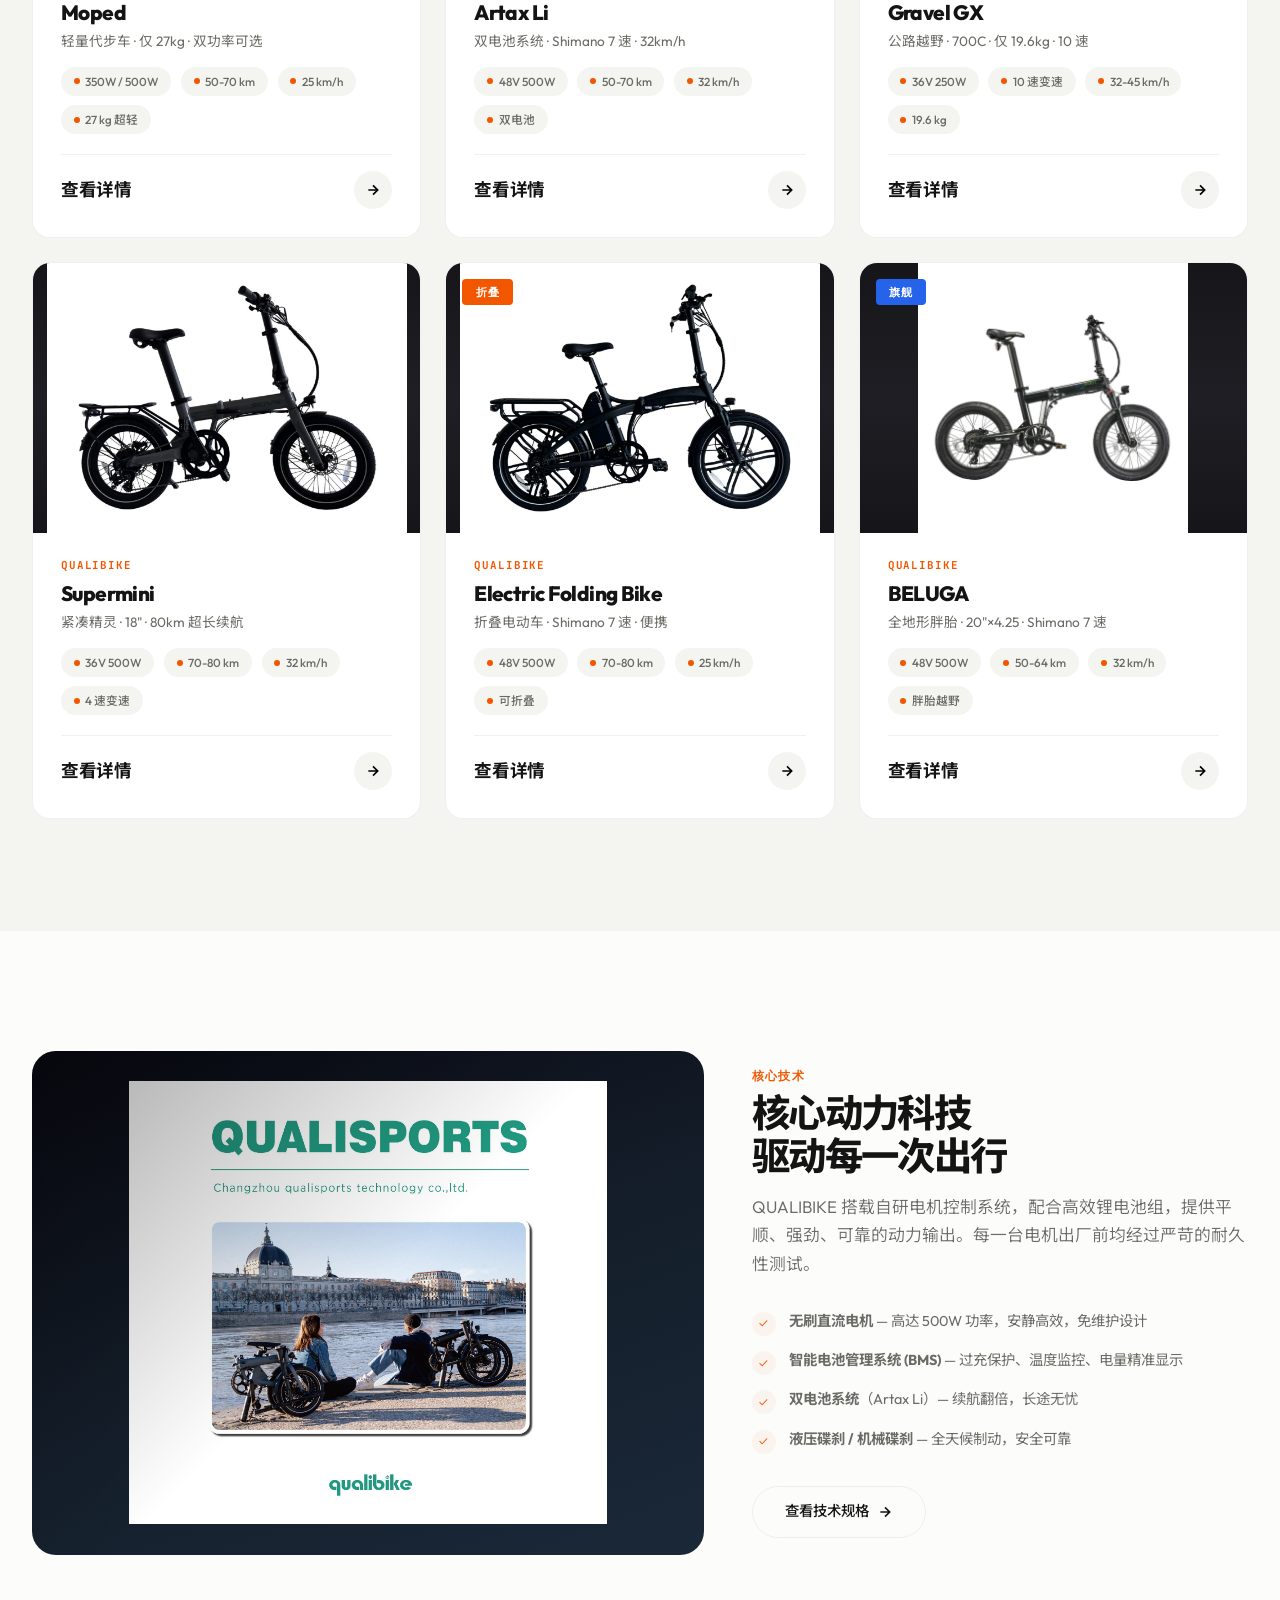
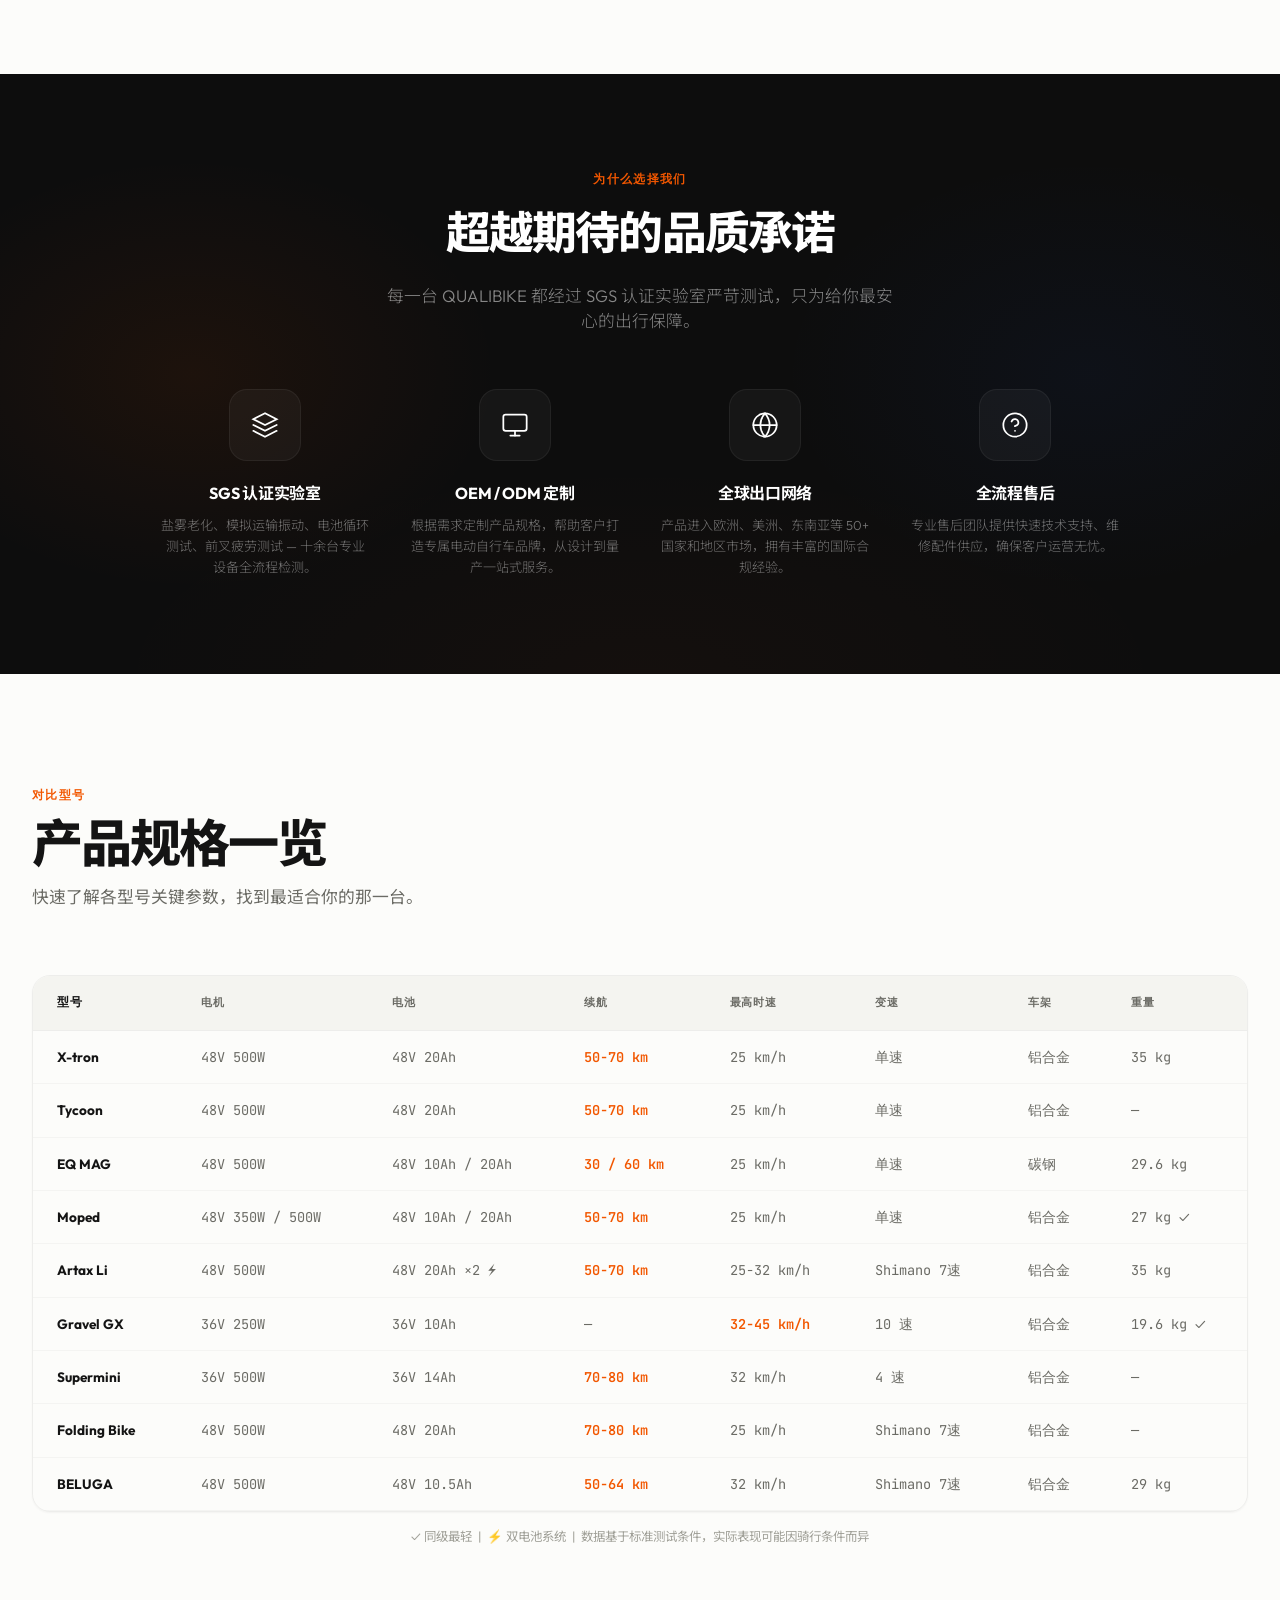
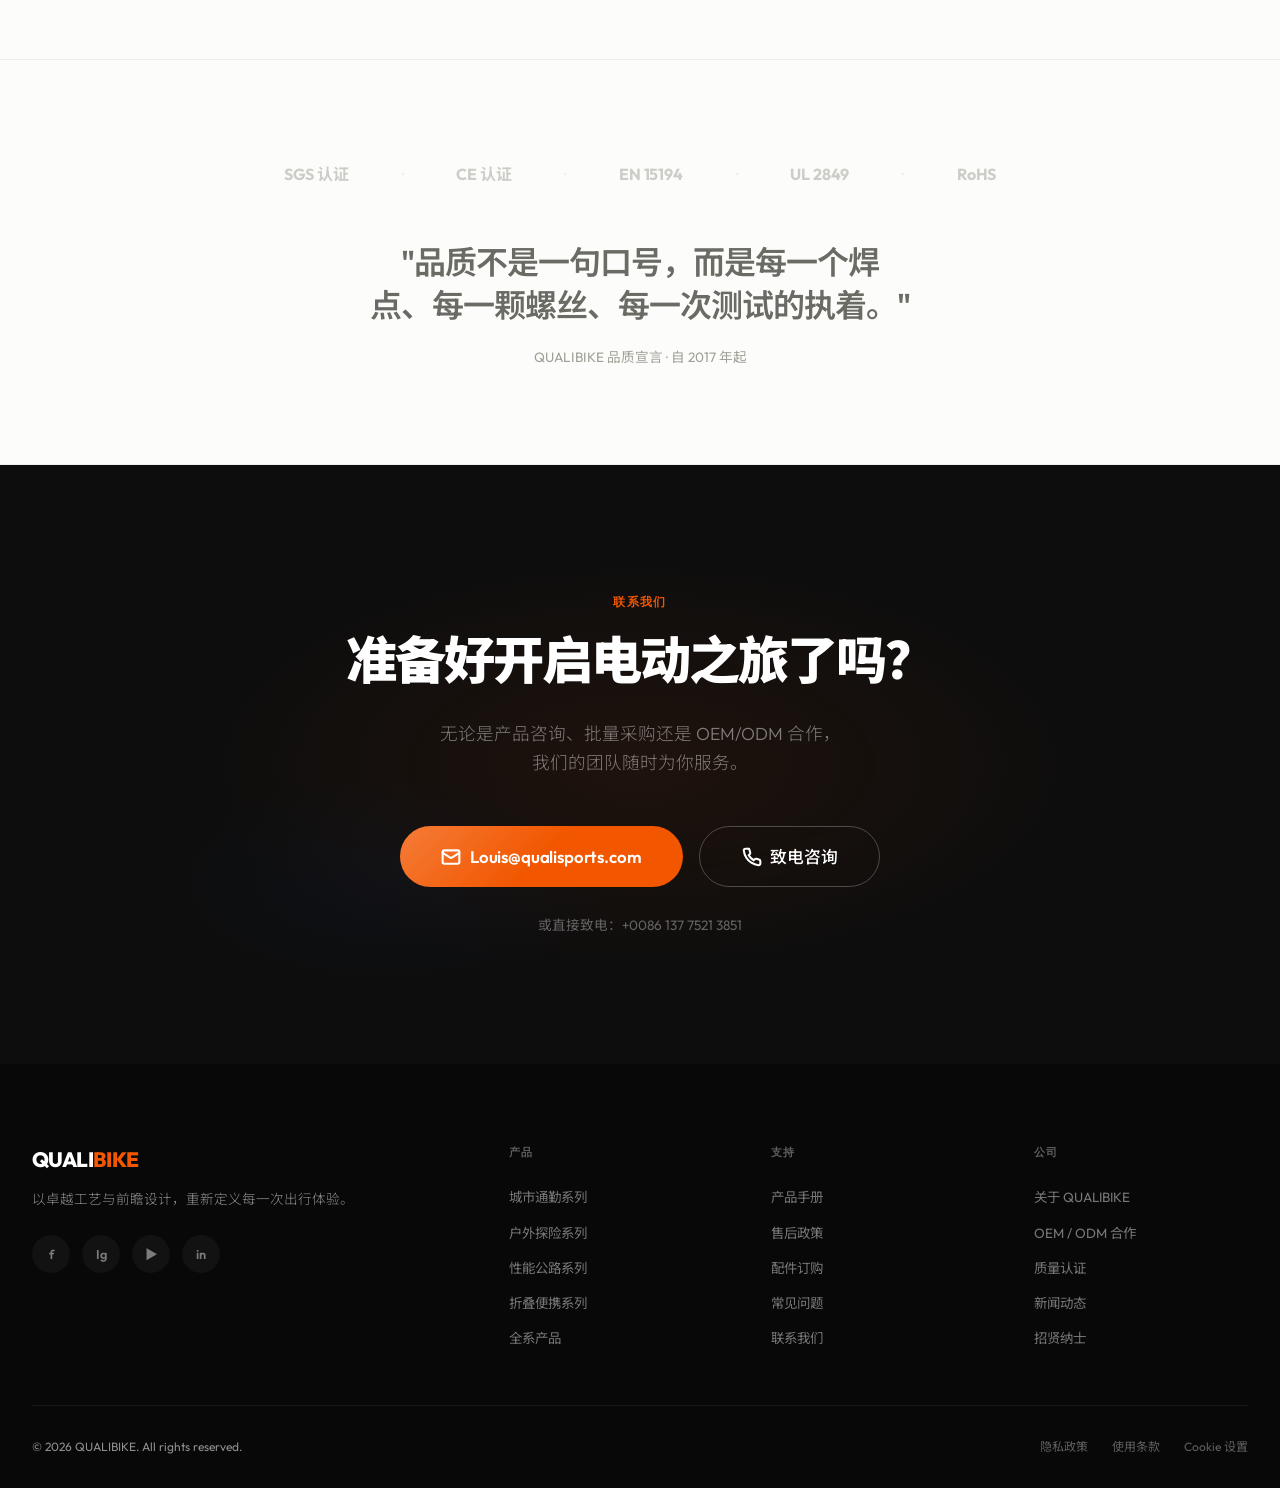
==== commit 458c34d3: "🎨 Redesign: 个性化升级 — Outfit字体、噪点纹理、聚光灯卡片、动画Mesh渐变、不对称布局 字体: Inter → Outfit + JetBrains Mono 配色: 纯黑→暖调" ====
--- a/index.html
+++ b/index.html
@@ -6,62 +6,82 @@
 <meta name="description" content="QUALIBIKE — Premium electric bicycles engineered for urban explorers, off-road adventurers, and everyday riders. SGS-certified quality, global shipping to 50+ countries.">
 <title>QUALIBIKE | Premium Electric Bicycles — Ride Beyond Limits</title>
 
-<!-- Fonts: Specialized uses custom typography — we use Inter + Noto Sans SC for a premium bilingual feel -->
+<!-- Fonts: Outfit (geometric, distinctive) + Noto Sans SC + JetBrains Mono for data -->
 <link rel="preconnect" href="https://fonts.googleapis.com">
 <link rel="preconnect" href="https://fonts.gstatic.com" crossorigin>
-<link href="https://fonts.googleapis.com/css2?family=Inter:opsz,wght@14..32,300;14..32,400;14..32,500;14..32,600;14..32,700;14..32,800;14..32,900&family=Noto+Sans+SC:wght@300;400;500;700;900&display=swap" rel="stylesheet">
+<link href="https://fonts.googleapis.com/css2?family=Outfit:wght@200;300;400;500;600;700;800;900&family=Noto+Sans+SC:wght@300;400;500;700;900&family=JetBrains+Mono:wght@400;500;600&display=swap" rel="stylesheet">
 
 <style>
 /* ============================================================
-   QUALIBIKE SHOWCASE — Design System
-   Inspired by Specialized.com premium design language
+   QUALIBIKE SHOWCASE — Redesigned Design System
+   Upgraded: distinctive typography, grain texture, glass surfaces,
+   asymmetric layouts, spring-physics interactions, scroll-driven reveals
    ============================================================ */
 
 :root {
-  /* ── Core Palette ── */
-  --bg-primary: #FFFFFF;
-  --bg-secondary: #F5F5F7;
-  --bg-tertiary: #E8E8ED;
-  --bg-dark: #1D1D1F;
-  --bg-darker: #000000;
+  /* ── Core Palette (softened blacks, tinted grays) ── */
+  --bg-primary: #FCFCFA;
+  --bg-secondary: #F4F4F0;
+  --bg-tertiary: #E8E8E2;
+  --bg-dark: #0D0D0D;
+  --bg-darker: #080808;
+  --bg-card: #FFFFFF;
 
   /* ── Text ── */
-  --text-primary: #1D1D1F;
-  --text-secondary: #6E6E73;
-  --text-tertiary: #AEAEB2;
-  --text-inverse: #F5F5F7;
-
-  /* ── Brand Accent (Specialized uses #E31837 red; QUALIBIKE uses signature orange) ── */
-  --accent: #FF5C00;
-  --accent-hover: #E05300;
-  --accent-glow: rgba(255, 92, 0, 0.25);
-  --accent-subtle: rgba(255, 92, 0, 0.06);
-
-  /* ── Secondary Accents ── */
-  --blue: #0071E3;
-  --green: #34C759;
-  --purple: #AF52DE;
+  --text-primary: #141414;
+  --text-secondary: #6B6B65;
+  --text-tertiary: #A0A098;
+  --text-inverse: #F4F4F0;
+
+  /* ── Brand Accent (warm orange, desaturated for elegance) ── */
+  --accent: #F25700;
+  --accent-hover: #D94D00;
+  --accent-glow: rgba(242, 87, 0, 0.22);
+  --accent-subtle: rgba(242, 87, 0, 0.05);
+  --accent-muted: rgba(242, 87, 0, 0.12);
+
+  /* ── Secondary ── */
+  --blue: #2563EB;
+  --green: #16A34A;
+  --amber: #D97706;
 
   /* ── Borders & Surfaces ── */
-  --border: rgba(0, 0, 0, 0.08);
-  --border-dark: rgba(255, 255, 255, 0.12);
-  --card-shadow: 0 1px 3px rgba(0,0,0,0.04), 0 4px 12px rgba(0,0,0,0.06);
-  --card-shadow-hover: 0 2px 6px rgba(0,0,0,0.06), 0 12px 32px rgba(0,0,0,0.12);
-  --card-shadow-dark: 0 1px 3px rgba(0,0,0,0.2), 0 8px 24px rgba(0,0,0,0.3);
+  --border: rgba(0, 0, 0, 0.06);
+  --border-dark: rgba(255, 255, 255, 0.08);
+  --glass-bg: rgba(255, 255, 255, 0.7);
+  --glass-border: rgba(255, 255, 255, 0.5);
+  --glass-shadow: 0 8px 32px rgba(0, 0, 0, 0.04);
+
+  /* ── Shadows (tinted, not pure black) ── */
+  --shadow-xs: 0 1px 2px rgba(10, 10, 10, 0.04);
+  --shadow-sm: 0 1px 3px rgba(10, 10, 10, 0.04), 0 4px 8px rgba(10, 10, 10, 0.04);
+  --shadow-md: 0 2px 6px rgba(10, 10, 10, 0.04), 0 12px 24px rgba(10, 10, 10, 0.06);
+  --shadow-lg: 0 4px 12px rgba(10, 10, 10, 0.05), 0 24px 48px rgba(10, 10, 10, 0.08);
+  --shadow-dark-sm: 0 1px 3px rgba(0, 0, 0, 0.2), 0 8px 16px rgba(0, 0, 0, 0.3);
+  --shadow-dark-lg: 0 4px 16px rgba(0, 0, 0, 0.25), 0 32px 64px rgba(0, 0, 0, 0.35);
 
   /* ── Spacing & Shape ── */
-  --radius-xs: 6px;
-  --radius-sm: 12px;
-  --radius: 20px;
-  --radius-lg: 28px;
-  --radius-xl: 36px;
-  --nav-height: 56px;
-  --max-width: 1280px;
-
-  /* ── Motion ── */
-  --ease-out: cubic-bezier(0.25, 0.1, 0.25, 1);
+  --radius-xs: 4px;
+  --radius-sm: 10px;
+  --radius: 18px;
+  --radius-lg: 24px;
+  --radius-xl: 32px;
+  --nav-height: 60px;
+  --max-width: 1320px;
+
+  /* ── Motion (spring-like curves) ── */
+  --ease-out: cubic-bezier(0.16, 1, 0.3, 1);
   --ease-spring: cubic-bezier(0.34, 1.56, 0.64, 1);
   --ease-smooth: cubic-bezier(0.4, 0, 0.2, 1);
+  --ease-bounce: cubic-bezier(0.68, -0.55, 0.265, 1.55);
+
+  /* ── Z-index scale ── */
+  --z-base: 1;
+  --z-dropdown: 100;
+  --z-sticky: 200;
+  --z-overlay: 300;
+  --z-modal: 400;
+  --z-toast: 500;
 }
 
 /* ── Reset ── */
@@ -77,9 +97,21 @@
 body {
   background: var(--bg-primary);
   color: var(--text-primary);
-  font-family: 'Inter', 'Noto Sans SC', -apple-system, BlinkMacSystemFont, 'Segoe UI', sans-serif;
+  font-family: 'Outfit', 'Noto Sans SC', -apple-system, BlinkMacSystemFont, sans-serif;
   line-height: 1.5;
   overflow-x: hidden;
+  position: relative;
+}
+
+/* ── Global Grain Texture Overlay ── */
+body::before {
+  content: '';
+  position: fixed;
+  inset: 0;
+  z-index: 9999;
+  pointer-events: none;
+  opacity: 0.035;
+  background-image: url("data:image/svg+xml,%3Csvg viewBox='0 0 256 256' xmlns='http://www.w3.org/2000/svg'%3E%3Cfilter id='noise'%3E%3CfeTurbulence type='fractalNoise' baseFrequency='0.9' numOctaves='4' stitchTiles='stitch'/%3E%3C/filter%3E%3Crect width='100%25' height='100%25' filter='url(%23noise)'/%3E%3C/svg%3E");
 }
 
 /* ── Utility ── */
@@ -94,19 +126,28 @@
   overflow: hidden; clip: rect(0,0,0,0); white-space: nowrap; border: 0;
 }
 
+/* ── Skip to content (accessibility) ── */
+.skip-link {
+  position: absolute; top: -100%; left: 1rem;
+  background: var(--accent); color: #fff; padding: 0.5rem 1rem;
+  border-radius: var(--radius-xs); z-index: var(--z-toast);
+  font-weight: 600; text-decoration: none; transition: top 0.2s;
+}
+.skip-link:focus { top: 0.5rem; }
+
 /* ============================================================
-   ANNOUNCEMENT BAR — Specialized-style slim promo strip
+   ANNOUNCEMENT BAR
    ============================================================ */
 .announcement-bar {
   background: var(--bg-darker);
   color: var(--text-inverse);
   text-align: center;
-  padding: 0.5rem 1rem;
+  padding: 0.55rem 1rem;
   font-size: 0.75rem;
   font-weight: 500;
-  letter-spacing: 0.02em;
+  letter-spacing: 0.03em;
   position: relative;
-  z-index: 1001;
+  z-index: var(--z-sticky);
 }
 
 .announcement-bar span {
@@ -115,23 +156,23 @@
 }
 
 /* ============================================================
-   NAVIGATION — Sticky, clean, mega-menu ready
-   Inspired by Specialized.com's minimal top nav
+   NAVIGATION — True glass morphism
    ============================================================ */
 .nav {
   position: sticky;
   top: 0;
-  z-index: 1000;
+  z-index: var(--z-sticky);
   height: var(--nav-height);
-  background: rgba(255, 255, 255, 0.92);
-  backdrop-filter: saturate(180%) blur(20px);
-  -webkit-backdrop-filter: saturate(180%) blur(20px);
+  background: rgba(252, 252, 250, 0.82);
+  backdrop-filter: saturate(180%) blur(24px);
+  -webkit-backdrop-filter: saturate(180%) blur(24px);
   border-bottom: 1px solid var(--border);
-  transition: all 0.3s var(--ease-out);
+  transition: all 0.4s var(--ease-out);
 }
 
 .nav.scrolled {
-  box-shadow: 0 1px 8px rgba(0,0,0,0.06);
+  box-shadow: var(--shadow-xs);
+  background: rgba(252, 252, 250, 0.92);
 }
 
 .nav-inner {
@@ -148,29 +189,43 @@
 .nav-logo {
   display: flex;
   align-items: center;
-  gap: 0.5rem;
+  gap: 0.55rem;
   text-decoration: none;
   flex-shrink: 0;
+  transition: transform 0.3s var(--ease-spring);
+}
+
+.nav-logo:hover {
+  transform: scale(1.04);
 }
 
 .nav-logo-icon {
-  width: 32px;
-  height: 32px;
+  width: 34px;
+  height: 34px;
   border-radius: var(--radius-xs);
-  background: var(--bg-darker);
+  background: var(--accent);
   display: flex;
   align-items: center;
   justify-content: center;
-  color: var(--accent);
+  color: #fff;
   font-weight: 900;
-  font-size: 0.7rem;
+  font-size: 0.75rem;
   letter-spacing: -0.02em;
+  position: relative;
+  overflow: hidden;
+}
+
+.nav-logo-icon::after {
+  content: '';
+  position: absolute;
+  inset: 0;
+  background: linear-gradient(135deg, rgba(255,255,255,0.25) 0%, transparent 60%);
 }
 
 .nav-logo-text {
-  font-size: 1.15rem;
+  font-size: 1.2rem;
   font-weight: 800;
-  letter-spacing: -0.03em;
+  letter-spacing: -0.04em;
   color: var(--text-primary);
 }
 
@@ -182,7 +237,7 @@
 .nav-links {
   display: flex;
   align-items: center;
-  gap: 0.25rem;
+  gap: 0.15rem;
   list-style: none;
 }
 
@@ -194,25 +249,26 @@
   display: flex;
   align-items: center;
   gap: 0.3rem;
+  color: var(--text-secondary);
+  text-decoration: none;
+  font-size: 0.82rem;
+  font-weight: 500;
+  padding: 0.5rem 0.9rem;
+  border-radius: 8px;
+  transition: all 0.25s var(--ease-out);
+  white-space: nowrap;
+  letter-spacing: -0.01em;
+}
+
+.nav-links > li > a:hover {
+  background: rgba(0,0,0,0.03);
   color: var(--text-primary);
-  text-decoration: none;
-  font-size: 0.8rem;
-  font-weight: 500;
-  padding: 0.5rem 0.85rem;
-  border-radius: 8px;
-  transition: all 0.2s;
-  white-space: nowrap;
-}
-
-.nav-links > li > a:hover {
-  background: rgba(0,0,0,0.04);
-  color: var(--accent);
 }
 
 .nav-links .nav-chevron {
   width: 12px;
   height: 12px;
-  transition: transform 0.2s;
+  transition: transform 0.25s var(--ease-out);
 }
 
 .nav-links > li:hover .nav-chevron {
@@ -228,8 +284,8 @@
 }
 
 .nav-icon-btn {
-  width: 36px;
-  height: 36px;
+  width: 38px;
+  height: 38px;
   border-radius: 50%;
   border: none;
   background: transparent;
@@ -237,38 +293,59 @@
   display: flex;
   align-items: center;
   justify-content: center;
+  color: var(--text-secondary);
+  transition: all 0.25s var(--ease-out);
+}
+
+.nav-icon-btn:hover {
+  background: rgba(0,0,0,0.04);
   color: var(--text-primary);
-  transition: all 0.2s;
-}
-
-.nav-icon-btn:hover {
-  background: rgba(0,0,0,0.05);
+  transform: scale(1.08);
+}
+
+.nav-icon-btn:active {
+  transform: scale(0.94);
 }
 
 .nav-cta {
   background: var(--accent);
   color: #fff;
   border: none;
-  padding: 0.55rem 1.35rem;
+  padding: 0.6rem 1.5rem;
   border-radius: 100px;
-  font-size: 0.8rem;
+  font-size: 0.82rem;
   font-weight: 600;
   cursor: pointer;
   text-decoration: none;
-  transition: all 0.3s var(--ease-out);
+  letter-spacing: -0.01em;
+  transition: all 0.35s var(--ease-spring);
   white-space: nowrap;
+  position: relative;
+  overflow: hidden;
+}
+
+.nav-cta::after {
+  content: '';
+  position: absolute;
+  inset: 0;
+  background: linear-gradient(135deg, rgba(255,255,255,0.22) 0%, transparent 50%);
+  pointer-events: none;
 }
 
 .nav-cta:hover {
   background: var(--accent-hover);
-  box-shadow: 0 4px 16px var(--accent-glow);
-  transform: translateY(-1px);
+  box-shadow: 0 6px 24px var(--accent-glow);
+  transform: translateY(-2px);
+}
+
+.nav-cta:active {
+  transform: translateY(0) scale(0.97);
 }
 
 /* ── Mobile Menu Toggle ── */
 .nav-mobile-toggle {
   display: none;
-  width: 36px; height: 36px;
+  width: 38px; height: 38px;
   border: none; background: transparent;
   cursor: pointer;
   flex-direction: column;
@@ -276,6 +353,12 @@
   justify-content: center;
   gap: 5px;
   padding: 6px;
+  border-radius: 50%;
+  transition: background 0.2s;
+}
+
+.nav-mobile-toggle:hover {
+  background: rgba(0,0,0,0.04);
 }
 
 .nav-mobile-toggle span {
@@ -283,57 +366,73 @@
   width: 20px; height: 2px;
   background: var(--text-primary);
   border-radius: 2px;
-  transition: all 0.3s var(--ease-out);
+  transition: all 0.35s var(--ease-out);
 }
 
 .nav-mobile-toggle.active span:nth-child(1) {
   transform: translateY(7px) rotate(45deg);
 }
 .nav-mobile-toggle.active span:nth-child(2) {
-  opacity: 0;
+  opacity: 0; transform: scaleX(0);
 }
 .nav-mobile-toggle.active span:nth-child(3) {
   transform: translateY(-7px) rotate(-45deg);
 }
 
 /* ============================================================
-   HERO — Full-width, image-forward, dramatic
-   Specialized uses bold product photography front & center
+   HERO — Cinematic, animated mesh gradient, dramatic type
    ============================================================ */
 .hero {
   position: relative;
-  min-height: calc(100vh - var(--nav-height) - 32px);
+  min-height: calc(100dvh - var(--nav-height) - 38px);
   display: flex;
   align-items: center;
   overflow: hidden;
   background: var(--bg-darker);
-}
-
-.hero-media {
+  isolation: isolate;
+}
+
+/* Animated mesh gradient background */
+.hero-bg-mesh {
+  position: absolute;
+  inset: -50%;
+  z-index: 0;
+  background:
+    radial-gradient(ellipse 45% 35% at 25% 45%, rgba(242, 87, 0, 0.18) 0%, transparent 55%),
+    radial-gradient(ellipse 40% 30% at 70% 35%, rgba(37, 99, 235, 0.10) 0%, transparent 55%),
+    radial-gradient(ellipse 55% 45% at 50% 80%, rgba(242, 87, 0, 0.06) 0%, transparent 60%),
+    radial-gradient(ellipse 35% 25% at 85% 70%, rgba(217, 119, 6, 0.08) 0%, transparent 50%);
+  animation: mesh-drift 20s ease-in-out infinite alternate;
+}
+
+@keyframes mesh-drift {
+  0% { transform: translate(0, 0) rotate(0deg); }
+  33% { transform: translate(2%, -1%) rotate(1deg); }
+  66% { transform: translate(-1%, 1%) rotate(-0.5deg); }
+  100% { transform: translate(1%, -2%) rotate(0.5deg); }
+}
+
+/* Subtle grid lines on hero */
+.hero-grid-overlay {
   position: absolute;
   inset: 0;
-  overflow: hidden;
-}
-
-.hero-bg-gradient {
-  position: absolute;
-  inset: 0;
-  background:
-    radial-gradient(ellipse 55% 40% at 30% 50%, rgba(255,92,0,0.12) 0%, transparent 60%),
-    radial-gradient(ellipse 50% 35% at 70% 60%, rgba(0,113,227,0.08) 0%, transparent 60%),
-    radial-gradient(ellipse 80% 60% at 50% 100%, rgba(0,0,0,0.4) 0%, transparent 70%);
-  z-index: 1;
-}
-
-/* Hero product visual — abstract 3D-style bike illustration */
+  z-index: 0;
+  opacity: 0.04;
+  background-image:
+    linear-gradient(rgba(255,255,255,0.3) 1px, transparent 1px),
+    linear-gradient(90deg, rgba(255,255,255,0.3) 1px, transparent 1px);
+  background-size: 60px 60px;
+  mask-image: radial-gradient(ellipse 70% 70% at 50% 50%, black 30%, transparent 70%);
+}
+
 .hero-product-visual {
   position: absolute;
-  right: -5%;
+  right: -8%;
   top: 50%;
   transform: translateY(-50%);
-  width: 55%;
-  height: 80%;
-  z-index: 2;
+  width: 58%;
+  height: 85%;
+  z-index: 1;
   display: flex;
   align-items: center;
   justify-content: center;
@@ -343,13 +442,37 @@
   width: 100%;
   height: 100%;
   object-fit: contain;
-  opacity: 0.95;
-  filter: drop-shadow(0 0 60px rgba(255,92,0,0.15));
+  opacity: 0.9;
+  filter: drop-shadow(0 0 80px rgba(242, 87, 0, 0.12));
+  animation: float-bike 8s ease-in-out infinite;
+}
+
+@keyframes float-bike {
+  0%, 100% { transform: translateY(0); }
+  50% { transform: translateY(-12px); }
+}
+
+/* Light streaks behind hero */
+.hero-light-streak {
+  position: absolute;
+  z-index: 0;
+  width: 1px;
+  height: 120%;
+  background: linear-gradient(to bottom, transparent, rgba(255,255,255,0.06) 30%, rgba(255,255,255,0.12) 50%, rgba(255,255,255,0.06) 70%, transparent);
+  transform: rotate(25deg);
+  right: 35%;
+  top: -10%;
+}
+
+.hero-light-streak:nth-child(2) {
+  right: 50%;
+  transform: rotate(15deg);
+  opacity: 0.5;
 }
 
 .hero-content {
   position: relative;
-  z-index: 3;
+  z-index: 2;
   max-width: var(--max-width);
   margin: 0 auto;
   padding: 6rem 2rem;
@@ -357,22 +480,24 @@
 }
 
 .hero-text-area {
-  max-width: 560px;
+  max-width: 580px;
 }
 
 .hero-badge {
   display: inline-flex;
   align-items: center;
   gap: 0.5rem;
-  padding: 0.35rem 1rem;
+  padding: 0.4rem 1.1rem;
   border-radius: 100px;
-  background: rgba(255,255,255,0.1);
-  border: 1px solid rgba(255,255,255,0.15);
+  background: rgba(255,255,255,0.06);
+  border: 1px solid rgba(255,255,255,0.1);
   font-size: 0.75rem;
-  color: rgba(255,255,255,0.8);
-  margin-bottom: 1.5rem;
+  color: rgba(255,255,255,0.75);
+  margin-bottom: 2rem;
   animation: fadeInUp 0.7s var(--ease-out) both;
-  backdrop-filter: blur(10px);
+  backdrop-filter: blur(12px);
+  letter-spacing: 0.02em;
+  font-weight: 500;
 }
 
 .hero-badge-dot {
@@ -380,36 +505,52 @@
   border-radius: 50%;
   background: var(--accent);
   animation: pulse-dot 2s ease-in-out infinite;
+  box-shadow: 0 0 8px rgba(242, 87, 0, 0.5);
 }
 
 @keyframes pulse-dot {
-  0%, 100% { box-shadow: 0 0 0 0 rgba(255,92,0,0.6); }
-  50% { box-shadow: 0 0 0 8px rgba(255,92,0,0); }
+  0%, 100% { box-shadow: 0 0 0 0 rgba(242, 87, 0, 0.6); }
+  50% { box-shadow: 0 0 0 10px rgba(242, 87, 0, 0); }
 }
 
 .hero h1 {
-  font-size: clamp(3rem, 6.5vw, 5.5rem);
+  font-size: clamp(3.2rem, 7vw, 6rem);
   font-weight: 900;
-  letter-spacing: -0.04em;
-  line-height: 1.05;
+  letter-spacing: -0.05em;
+  line-height: 0.95;
   color: #FFFFFF;
-  margin-bottom: 1.25rem;
+  margin-bottom: 1.5rem;
   animation: fadeInUp 0.7s 0.1s var(--ease-out) both;
+  text-wrap: balance;
 }
 
 .hero h1 .accent-word {
   color: var(--accent);
   position: relative;
+  display: inline-block;
+}
+
+.hero h1 .accent-word::after {
+  content: '';
+  position: absolute;
+  bottom: 4px;
+  left: 0;
+  width: 100%;
+  height: 4px;
+  background: var(--accent);
+  border-radius: 2px;
+  opacity: 0.3;
 }
 
 .hero-subtitle {
-  font-size: clamp(1.05rem, 1.6vw, 1.25rem);
-  color: rgba(255,255,255,0.7);
-  font-weight: 400;
-  line-height: 1.6;
-  max-width: 460px;
+  font-size: clamp(1.05rem, 1.5vw, 1.2rem);
+  color: rgba(255,255,255,0.6);
+  font-weight: 300;
+  line-height: 1.7;
+  max-width: 440px;
   margin-bottom: 2.5rem;
   animation: fadeInUp 0.7s 0.2s var(--ease-out) both;
+  text-wrap: pretty;
 }
 
 .hero-actions {
@@ -419,21 +560,22 @@
   animation: fadeInUp 0.7s 0.3s var(--ease-out) both;
 }
 
+/* ── Buttons ── */
 .btn-primary {
   display: inline-flex;
   align-items: center;
-  gap: 0.5rem;
+  gap: 0.55rem;
   background: var(--accent);
   color: #fff;
   border: none;
-  padding: 0.95rem 2.2rem;
+  padding: 1rem 2.4rem;
   border-radius: 100px;
   font-size: 0.95rem;
   font-weight: 600;
   cursor: pointer;
   text-decoration: none;
   letter-spacing: -0.01em;
-  transition: all 0.3s var(--ease-out);
+  transition: all 0.4s var(--ease-spring);
   position: relative;
   overflow: hidden;
 }
@@ -442,68 +584,82 @@
   content: '';
   position: absolute;
   inset: 0;
-  background: linear-gradient(135deg, rgba(255,255,255,0.2) 0%, transparent 50%);
+  background: linear-gradient(135deg, rgba(255,255,255,0.22) 0%, transparent 50%);
   pointer-events: none;
 }
 
 .btn-primary:hover {
   background: var(--accent-hover);
-  transform: translateY(-2px);
-  box-shadow: 0 12px 36px var(--accent-glow);
+  transform: translateY(-3px);
+  box-shadow: 0 16px 40px var(--accent-glow);
+}
+
+.btn-primary:active {
+  transform: translateY(0) scale(0.96);
 }
 
 .btn-outline-light {
   display: inline-flex;
   align-items: center;
-  gap: 0.5rem;
+  gap: 0.55rem;
   background: transparent;
   color: #fff;
-  border: 1.5px solid rgba(255,255,255,0.3);
-  padding: 0.95rem 2.2rem;
+  border: 1px solid rgba(255,255,255,0.25);
+  padding: 1rem 2.4rem;
   border-radius: 100px;
   font-size: 0.95rem;
   font-weight: 500;
   cursor: pointer;
   text-decoration: none;
   letter-spacing: -0.01em;
-  transition: all 0.3s var(--ease-out);
+  transition: all 0.35s var(--ease-out);
   backdrop-filter: blur(4px);
 }
 
 .btn-outline-light:hover {
-  background: rgba(255,255,255,0.08);
-  border-color: rgba(255,255,255,0.5);
+  background: rgba(255,255,255,0.06);
+  border-color: rgba(255,255,255,0.45);
+  box-shadow: 0 0 32px rgba(255,255,255,0.04);
+}
+
+.btn-outline-light:active {
+  transform: scale(0.96);
 }
 
 .btn-outline {
   display: inline-flex;
   align-items: center;
-  gap: 0.5rem;
+  gap: 0.55rem;
   background: transparent;
   color: var(--text-primary);
-  border: 1.5px solid var(--border);
-  padding: 0.85rem 1.8rem;
+  border: 1px solid var(--border);
+  padding: 0.9rem 2rem;
   border-radius: 100px;
   font-size: 0.9rem;
   font-weight: 500;
   cursor: pointer;
   text-decoration: none;
-  transition: all 0.3s;
+  transition: all 0.35s var(--ease-out);
 }
 
 .btn-outline:hover {
   border-color: var(--accent);
   color: var(--accent);
   background: var(--accent-subtle);
+  transform: translateY(-1px);
+}
+
+.btn-outline:active {
+  transform: scale(0.96);
 }
 
 /* Hero trust bar */
 .hero-trust {
   display: flex;
   gap: 2.5rem;
-  margin-top: 3.5rem;
+  margin-top: 4rem;
   padding-top: 2rem;
-  border-top: 1px solid rgba(255,255,255,0.1);
+  border-top: 1px solid rgba(255,255,255,0.08);
   animation: fadeInUp 0.7s 0.4s var(--ease-out) both;
 }
 
@@ -511,13 +667,18 @@
   display: flex;
   align-items: center;
   gap: 0.6rem;
-  color: rgba(255,255,255,0.6);
+  color: rgba(255,255,255,0.5);
   font-size: 0.78rem;
   font-weight: 500;
+  transition: color 0.3s;
+}
+
+.hero-trust-item:hover {
+  color: rgba(255,255,255,0.8);
 }
 
 .hero-trust-item svg {
-  opacity: 0.7;
+  opacity: 0.6;
   flex-shrink: 0;
 }
 
@@ -527,21 +688,27 @@
   bottom: 2rem;
   left: 50%;
   transform: translateX(-50%);
-  z-index: 3;
-  animation: bounce-down 2s ease-in-out infinite;
+  z-index: 2;
+  animation: bounce-down 2.2s ease-in-out infinite;
+  opacity: 0.5;
+  transition: opacity 0.3s;
+}
+
+.hero-scroll-indicator:hover {
+  opacity: 1;
 }
 
 @keyframes bounce-down {
   0%, 100% { transform: translateX(-50%) translateY(0); }
-  50% { transform: translateX(-50%) translateY(8px); }
+  50% { transform: translateX(-50%) translateY(10px); }
 }
 
 /* ============================================================
-   CATEGORY NAV — Visual grid of riding categories
-   Specialized-style: "Find Your Ride" category cards
+   SECTIONS — Generous spacing, asymmetric where possible
    ============================================================ */
 .section {
-  padding: 6rem 2rem;
+  padding: 7rem 2rem;
+  position: relative;
 }
 
 .section-dark {
@@ -554,24 +721,34 @@
 }
 
 .section-header {
+  max-width: 680px;
+  margin-bottom: 4rem;
+}
+
+/* Left-aligned headers (not centered — breaks the AI symmetry habit) */
+.section-header.centered {
   text-align: center;
-  margin-bottom: 3.5rem;
+  margin-left: auto;
+  margin-right: auto;
 }
 
 .section-eyebrow {
-  font-size: 0.75rem;
+  font-size: 0.72rem;
   font-weight: 700;
-  letter-spacing: 0.1em;
+  letter-spacing: 0.12em;
   text-transform: uppercase;
   color: var(--accent);
   margin-bottom: 0.75rem;
+  font-family: 'JetBrains Mono', 'Outfit', monospace;
 }
 
 .section-header h2 {
-  font-size: clamp(2rem, 3.5vw, 3rem);
+  font-size: clamp(2.2rem, 4vw, 3.2rem);
   font-weight: 800;
-  letter-spacing: -0.03em;
+  letter-spacing: -0.04em;
   margin-bottom: 0.75rem;
+  line-height: 1.1;
+  text-wrap: balance;
 }
 
 .section-dark .section-header h2 {
@@ -581,87 +758,114 @@
 .section-header .subtitle {
   font-size: 1.05rem;
   color: var(--text-secondary);
-  max-width: 520px;
-  margin: 0 auto;
-  line-height: 1.6;
+  max-width: 480px;
+  line-height: 1.65;
+  text-wrap: pretty;
 }
 
 .section-dark .section-header .subtitle {
-  color: rgba(255,255,255,0.55);
-}
-
-/* ── Category Cards ── */
+  color: rgba(255,255,255,0.45);
+}
+
+/* ============================================================
+   CATEGORY CARDS — Asymmetric, layered, editorial
+   ============================================================ */
 .category-grid {
   display: grid;
-  grid-template-columns: repeat(3, 1fr);
+  grid-template-columns: 1.2fr 0.8fr;
   gap: 1.25rem;
   max-width: var(--max-width);
   margin: 0 auto;
+}
+
+.category-grid .category-card:first-child {
+  grid-row: span 2;
 }
 
 .category-card {
   position: relative;
   border-radius: var(--radius);
   overflow: hidden;
-  aspect-ratio: 4/5;
   cursor: pointer;
   transition: all 0.5s var(--ease-smooth);
   display: flex;
   align-items: flex-end;
+  min-height: 320px;
+  isolation: isolate;
 }
 
 .category-card:hover {
-  transform: translateY(-4px);
-  box-shadow: var(--card-shadow-hover);
+  transform: translateY(-6px);
+  box-shadow: var(--shadow-lg);
 }
 
 .category-card-bg {
   position: absolute;
   inset: 0;
-  transition: transform 0.6s var(--ease-smooth);
+  transition: transform 0.7s var(--ease-smooth);
 }
 
 .category-card:hover .category-card-bg {
-  transform: scale(1.04);
+  transform: scale(1.05);
 }
 
 .category-card-overlay {
   position: absolute;
   inset: 0;
-  background: linear-gradient(to top, rgba(0,0,0,0.75) 0%, rgba(0,0,0,0.15) 50%, rgba(0,0,0,0.05) 100%);
+  background: linear-gradient(to top, rgba(0,0,0,0.78) 0%, rgba(0,0,0,0.2) 50%, rgba(0,0,0,0.02) 100%);
+  z-index: 1;
+}
+
+/* Spotlight border effect on hover */
+.category-card::before {
+  content: '';
+  position: absolute;
+  inset: 0;
+  z-index: 3;
+  border-radius: inherit;
+  background: radial-gradient(800px circle at var(--mouse-x, 50%) var(--mouse-y, 50%), rgba(242, 87, 0, 0.12), transparent 40%);
+  opacity: 0;
+  transition: opacity 0.4s;
+  pointer-events: none;
+}
+
+.category-card:hover::before {
+  opacity: 1;
 }
 
 .category-card-content {
   position: relative;
   z-index: 2;
-  padding: 1.75rem;
+  padding: 2rem;
   color: #fff;
 }
 
 .category-card-content h3 {
-  font-size: 1.35rem;
-  font-weight: 700;
-  letter-spacing: -0.02em;
+  font-size: 1.5rem;
+  font-weight: 800;
+  letter-spacing: -0.03em;
   margin-bottom: 0.3rem;
 }
 
 .category-card-content p {
-  font-size: 0.85rem;
-  opacity: 0.8;
-  margin-bottom: 1rem;
+  font-size: 0.9rem;
+  opacity: 0.75;
+  margin-bottom: 1.25rem;
+  font-weight: 300;
+  max-width: 280px;
 }
 
 .category-card-link {
   display: inline-flex;
   align-items: center;
   gap: 0.4rem;
-  font-size: 0.8rem;
+  font-size: 0.82rem;
   font-weight: 600;
   color: #fff;
   text-decoration: none;
   opacity: 0;
   transform: translateX(-8px);
-  transition: all 0.3s var(--ease-out);
+  transition: all 0.35s var(--ease-spring);
 }
 
 .category-card:hover .category-card-link {
@@ -669,13 +873,13 @@
   transform: translateX(0);
 }
 
-/* Category card gradient backgrounds (placeholder for real photos) */
-.cat-urban { background: linear-gradient(135deg, #1a1a2e 0%, #16213e 40%, #0f3460 100%); }
-.cat-adventure { background: linear-gradient(135deg, #1b2e1b 0%, #2d4a2d 40%, #1b3a1b 100%); }
-.cat-performance { background: linear-gradient(135deg, #1a1a1a 0%, #2a2a2a 40%, #1a1a1a 100%); }
+/* Category card gradients */
+.cat-urban { background: linear-gradient(160deg, #141428 0%, #1a1a38 35%, #162044 70%, #0f1a30 100%); }
+.cat-adventure { background: linear-gradient(160deg, #142818 0%, #1a3822 35%, #1a4428 70%, #0f2a14 100%); }
+.cat-performance { background: linear-gradient(160deg, #1a1414 0%, #2a1a1a 35%, #302018 70%, #1a100f 100%); }
 
 /* ============================================================
-   PRODUCT SHOWCASE — Hero product with detailed cards
+   PRODUCT CARDS — Glass morphism, spotlight, bento-inspired
    ============================================================ */
 .products-grid {
   display: grid;
@@ -686,23 +890,40 @@
 }
 
 .product-card {
-  background: #fff;
+  background: var(--bg-card);
   border-radius: var(--radius);
   overflow: hidden;
   border: 1px solid var(--border);
-  transition: all 0.45s var(--ease-smooth);
+  transition: all 0.5s var(--ease-smooth);
   cursor: pointer;
   position: relative;
+  isolation: isolate;
+}
+
+/* Spotlight border */
+.product-card::before {
+  content: '';
+  position: absolute;
+  inset: -2px;
+  z-index: -1;
+  border-radius: calc(var(--radius) + 2px);
+  background: radial-gradient(600px circle at var(--mouse-x, 50%) var(--mouse-y, 50%), rgba(242, 87, 0, 0.18), transparent 45%);
+  opacity: 0;
+  transition: opacity 0.4s;
+}
+
+.product-card:hover::before {
+  opacity: 1;
 }
 
 .product-card:hover {
-  transform: translateY(-6px);
-  box-shadow: var(--card-shadow-hover);
-  border-color: rgba(0,0,0,0.12);
+  transform: translateY(-8px);
+  box-shadow: var(--shadow-lg);
+  border-color: transparent;
 }
 
 .product-card-media {
-  height: 260px;
+  height: 270px;
   position: relative;
   overflow: hidden;
   display: flex;
@@ -713,11 +934,11 @@
 .product-card-media .media-bg {
   position: absolute;
   inset: 0;
-  transition: transform 0.6s var(--ease-smooth);
+  transition: transform 0.7s var(--ease-smooth);
 }
 
 .product-card:hover .media-bg {
-  transform: scale(1.05);
+  transform: scale(1.06);
 }
 
 .product-card-tag {
@@ -725,12 +946,13 @@
   top: 1rem;
   left: 1rem;
   padding: 0.3rem 0.85rem;
-  border-radius: 100px;
-  font-size: 0.7rem;
+  border-radius: var(--radius-xs);
+  font-size: 0.68rem;
   font-weight: 700;
-  z-index: 3;
-  letter-spacing: 0.04em;
+  z-index: 2;
+  letter-spacing: 0.06em;
   text-transform: uppercase;
+  font-family: 'JetBrains Mono', monospace;
 }
 
 .tag-new { background: var(--accent); color: #fff; }
@@ -745,50 +967,53 @@
   display: flex;
   align-items: center;
   justify-content: center;
-  z-index: 2;
+  z-index: 1;
 }
 
 .bike-silhouette img {
   width: 100%;
   height: 100%;
   object-fit: contain;
-  transition: transform 0.5s var(--ease-smooth);
+  transition: transform 0.55s var(--ease-smooth);
 }
 
 .product-card:hover .bike-silhouette img {
-  transform: scale(1.06);
+  transform: scale(1.08) translateY(-4px);
 }
 
 .product-card-body {
-  padding: 1.5rem;
+  padding: 1.5rem 1.75rem 1.75rem;
   position: relative;
+  background: var(--bg-card);
 }
 
 .product-card-body .brand-line {
-  font-size: 0.7rem;
+  font-size: 0.68rem;
   font-weight: 700;
-  letter-spacing: 0.06em;
+  letter-spacing: 0.08em;
   text-transform: uppercase;
   color: var(--accent);
   margin-bottom: 0.3rem;
+  font-family: 'JetBrains Mono', monospace;
 }
 
 .product-card-body h3 {
-  font-size: 1.25rem;
-  font-weight: 700;
-  letter-spacing: -0.02em;
-  margin-bottom: 0.2rem;
+  font-size: 1.3rem;
+  font-weight: 800;
+  letter-spacing: -0.03em;
+  margin-bottom: 0.15rem;
 }
 
 .product-card-body .model-subtitle {
   font-size: 0.85rem;
   color: var(--text-secondary);
   margin-bottom: 1rem;
+  font-weight: 400;
 }
 
 .product-specs-row {
   display: flex;
-  gap: 0.75rem;
+  gap: 0.6rem;
   flex-wrap: wrap;
   margin-bottom: 1.25rem;
 }
@@ -798,15 +1023,20 @@
   align-items: center;
   gap: 0.35rem;
   background: var(--bg-secondary);
-  padding: 0.35rem 0.75rem;
+  padding: 0.35rem 0.8rem;
   border-radius: 100px;
   font-size: 0.73rem;
   font-weight: 500;
   color: var(--text-secondary);
+  transition: all 0.25s;
+}
+
+.product-card:hover .product-spec-pill {
+  background: var(--accent-subtle);
 }
 
 .product-spec-pill .spec-dot {
-  width: 7px; height: 7px;
+  width: 6px; height: 6px;
   border-radius: 50%;
   background: var(--accent);
   flex-shrink: 0;
@@ -821,14 +1051,14 @@
 }
 
 .product-price {
-  font-size: 1.15rem;
+  font-size: 1.1rem;
   font-weight: 700;
   letter-spacing: -0.02em;
   color: var(--text-primary);
 }
 
 .product-card-arrow {
-  width: 36px; height: 36px;
+  width: 38px; height: 38px;
   border-radius: 50%;
   background: var(--bg-secondary);
   border: none;
@@ -836,28 +1066,28 @@
   align-items: center;
   justify-content: center;
   cursor: pointer;
-  transition: all 0.3s;
+  transition: all 0.35s var(--ease-spring);
 }
 
 .product-card:hover .product-card-arrow {
   background: var(--accent);
   color: #fff;
+  transform: translateX(4px);
 }
 
 /* Product card gradient backgrounds */
-/* Product card gradient backgrounds — neutral dark for photo display */
 .grad-xtron, .grad-tycoon, .grad-eqmag, .grad-moped, .grad-artax,
 .grad-gravel, .grad-supermini, .grad-folding, .grad-beluga {
-  background: linear-gradient(180deg, #1a1a1e 0%, #222228 50%, #1a1a1e 100%);
+  background: linear-gradient(180deg, #16161a 0%, #1e1e24 50%, #16161a 100%);
 }
 
 /* ============================================================
-   FEATURED BANNER — Split layout, big imagery
+   FEATURED BANNER — Asymmetric split, editorial
    ============================================================ */
 .featured-split {
   display: grid;
-  grid-template-columns: 1fr 1fr;
-  gap: 2rem;
+  grid-template-columns: 1.15fr 0.85fr;
+  gap: 3rem;
   max-width: var(--max-width);
   margin: 0 auto;
   align-items: center;
@@ -878,11 +1108,11 @@
 .featured-visual-overlay {
   position: absolute;
   inset: 0;
-  background: linear-gradient(135deg, rgba(0,0,0,0.3) 0%, transparent 60%);
+  background: linear-gradient(135deg, rgba(0,0,0,0.35) 0%, transparent 50%);
 }
 
 .featured-content {
-  padding: 1rem 0;
+  padding: 1.5rem 0;
 }
 
 .featured-content .section-eyebrow {
@@ -890,38 +1120,46 @@
 }
 
 .featured-content h2 {
-  font-size: clamp(1.8rem, 3vw, 2.5rem);
+  font-size: clamp(1.8rem, 3vw, 2.6rem);
   font-weight: 800;
-  letter-spacing: -0.03em;
+  letter-spacing: -0.04em;
   margin-bottom: 1rem;
-  line-height: 1.15;
+  line-height: 1.1;
+  text-wrap: balance;
 }
 
 .featured-content .lead {
   font-size: 1.05rem;
   color: var(--text-secondary);
   line-height: 1.7;
-  margin-bottom: 1.5rem;
+  margin-bottom: 2rem;
+  text-wrap: pretty;
+  font-weight: 350;
 }
 
 .featured-features {
   list-style: none;
   display: flex;
   flex-direction: column;
+  gap: 0.9rem;
+  margin-bottom: 2rem;
+}
+
+.featured-features li {
+  display: flex;
+  align-items: flex-start;
   gap: 0.85rem;
-  margin-bottom: 2rem;
-}
-
-.featured-features li {
-  display: flex;
-  align-items: flex-start;
-  gap: 0.75rem;
   font-size: 0.9rem;
   color: var(--text-secondary);
+  transition: color 0.3s;
+}
+
+.featured-features li:hover {
+  color: var(--text-primary);
 }
 
 .featured-features li .check-icon {
-  width: 22px; height: 22px;
+  width: 24px; height: 24px;
   border-radius: 50%;
   background: var(--accent-subtle);
   color: var(--accent);
@@ -931,33 +1169,42 @@
   flex-shrink: 0;
   font-size: 0.7rem;
   margin-top: 1px;
+  transition: all 0.3s var(--ease-spring);
+}
+
+.featured-features li:hover .check-icon {
+  background: var(--accent);
+  color: #fff;
+  transform: scale(1.15);
 }
 
 /* ============================================================
-   TECHNOLOGY / INNOVATION STRIP
-   Like Specialized "Turbo" technology section
+   TECHNOLOGY / INNOVATION STRIP — Dark, elevated
    ============================================================ */
 .tech-strip {
   background: var(--bg-dark);
   color: #fff;
-  padding: 5rem 2rem;
+  padding: 6rem 2rem;
   text-align: center;
   position: relative;
   overflow: hidden;
+  isolation: isolate;
 }
 
 .tech-strip::before {
   content: '';
   position: absolute;
   inset: 0;
+  z-index: 0;
   background:
-    radial-gradient(ellipse 40% 60% at 20% 50%, rgba(255,92,0,0.08) 0%, transparent 60%),
-    radial-gradient(ellipse 40% 60% at 80% 50%, rgba(0,113,227,0.06) 0%, transparent 60%);
+    radial-gradient(ellipse 40% 60% at 15% 50%, rgba(242, 87, 0, 0.07) 0%, transparent 60%),
+    radial-gradient(ellipse 40% 60% at 85% 50%, rgba(37, 99, 235, 0.05) 0%, transparent 60%),
+    radial-gradient(ellipse 60% 50% at 50% 100%, rgba(242, 87, 0, 0.03) 0%, transparent 70%);
   pointer-events: none;
 }
 
 .tech-strip-inner {
-  max-width: 900px;
+  max-width: 960px;
   margin: 0 auto;
   position: relative;
   z-index: 1;
@@ -966,56 +1213,69 @@
 .tech-strip h2 {
   font-size: clamp(2rem, 3.5vw, 2.8rem);
   font-weight: 800;
-  letter-spacing: -0.03em;
+  letter-spacing: -0.04em;
   margin-bottom: 1rem;
 }
 
 .tech-strip .tech-subtitle {
-  color: rgba(255,255,255,0.6);
+  color: rgba(255,255,255,0.5);
   font-size: 1.05rem;
-  max-width: 500px;
-  margin: 0 auto 3rem;
+  max-width: 520px;
+  margin: 0 auto 3.5rem;
+  font-weight: 300;
 }
 
 .tech-grid {
   display: grid;
   grid-template-columns: repeat(4, 1fr);
-  gap: 2rem;
+  gap: 2.5rem;
   text-align: center;
 }
 
+.tech-item {
+  transition: transform 0.4s var(--ease-spring);
+}
+
+.tech-item:hover {
+  transform: translateY(-6px);
+}
+
 .tech-item-icon {
-  width: 64px; height: 64px;
-  border-radius: var(--radius-sm);
-  background: rgba(255,255,255,0.06);
+  width: 72px; height: 72px;
+  border-radius: var(--radius);
+  background: rgba(255,255,255,0.04);
+  border: 1px solid rgba(255,255,255,0.06);
   display: flex;
   align-items: center;
   justify-content: center;
-  margin: 0 auto 1rem;
-  font-size: 1.5rem;
-  transition: all 0.3s;
+  margin: 0 auto 1.25rem;
+  font-size: 1.6rem;
+  transition: all 0.4s var(--ease-out);
+  position: relative;
 }
 
 .tech-item:hover .tech-item-icon {
-  background: rgba(255,92,0,0.15);
-  transform: translateY(-3px);
+  background: rgba(242, 87, 0, 0.12);
+  border-color: rgba(242, 87, 0, 0.2);
+  box-shadow: 0 0 32px rgba(242, 87, 0, 0.08);
 }
 
 .tech-item h4 {
-  font-size: 0.95rem;
+  font-size: 1rem;
   font-weight: 700;
-  margin-bottom: 0.5rem;
-  letter-spacing: -0.01em;
+  margin-bottom: 0.6rem;
+  letter-spacing: -0.02em;
 }
 
 .tech-item p {
-  font-size: 0.8rem;
-  color: rgba(255,255,255,0.5);
+  font-size: 0.82rem;
+  color: rgba(255,255,255,0.42);
   line-height: 1.6;
+  font-weight: 300;
 }
 
 /* ============================================================
-   SPECS COMPARISON TABLE — Clean, scannable
+   SPECS COMPARISON TABLE — Clean, data-forward
    ============================================================ */
 .specs-table-wrap {
   max-width: var(--max-width);
@@ -1024,6 +1284,7 @@
   -webkit-overflow-scrolling: touch;
   border-radius: var(--radius);
   border: 1px solid var(--border);
+  box-shadow: var(--shadow-xs);
 }
 
 .specs-table {
@@ -1039,30 +1300,33 @@
 
 .specs-table thead th {
   text-align: left;
-  padding: 1rem 1.25rem;
+  padding: 1.1rem 1.5rem;
   font-weight: 700;
-  font-size: 0.73rem;
-  letter-spacing: 0.06em;
+  font-size: 0.7rem;
+  letter-spacing: 0.08em;
   text-transform: uppercase;
   color: var(--text-secondary);
   border-bottom: 1px solid var(--border);
   white-space: nowrap;
+  font-family: 'JetBrains Mono', monospace;
 }
 
 .specs-table thead th:first-child {
   color: var(--text-primary);
-  font-size: 0.8rem;
+  font-size: 0.78rem;
 }
 
 .specs-table tbody td {
-  padding: 0.95rem 1.25rem;
-  border-bottom: 1px solid rgba(0,0,0,0.04);
+  padding: 1rem 1.5rem;
+  border-bottom: 1px solid rgba(0,0,0,0.03);
   color: var(--text-secondary);
   white-space: nowrap;
+  font-variant-numeric: tabular-nums;
+  font-family: 'JetBrains Mono', 'Outfit', monospace;
 }
 
 .specs-table tbody tr {
-  transition: all 0.2s;
+  transition: all 0.25s;
 }
 
 .specs-table tbody tr:hover {
@@ -1076,6 +1340,7 @@
 .specs-table .model-name {
   font-weight: 700;
   color: var(--text-primary);
+  font-family: 'Outfit', 'Noto Sans SC', sans-serif;
 }
 
 .specs-table .highlight-cell {
@@ -1084,65 +1349,79 @@
 }
 
 /* ============================================================
-   TESTIMONIALS / TRUST — Social proof strip
+   TESTIMONIALS / TRUST — Editorial, minimal
    ============================================================ */
 .trust-strip {
-  padding: 5rem 2rem;
+  padding: 6rem 2rem;
   text-align: center;
   border-top: 1px solid var(--border);
   border-bottom: 1px solid var(--border);
+  background: var(--bg-primary);
 }
 
 .trust-logos {
   display: flex;
   align-items: center;
   justify-content: center;
-  gap: 3rem;
+  gap: 2.5rem;
   flex-wrap: wrap;
-  margin-bottom: 2.5rem;
+  margin-bottom: 3rem;
 }
 
 .trust-logos .logo-placeholder {
-  font-size: 1.1rem;
+  font-size: 1rem;
   font-weight: 700;
   color: var(--text-tertiary);
   letter-spacing: -0.01em;
-  opacity: 0.6;
+  opacity: 0.5;
+  transition: all 0.3s;
+  padding: 0.4rem 0.8rem;
+  border-radius: var(--radius-xs);
+}
+
+.trust-logos .logo-placeholder:hover {
+  opacity: 0.85;
+  background: var(--bg-secondary);
 }
 
 .trust-quote {
-  font-size: clamp(1.3rem, 2.5vw, 1.8rem);
+  font-size: clamp(1.4rem, 2.5vw, 2rem);
   font-weight: 600;
-  letter-spacing: -0.02em;
-  max-width: 700px;
-  margin: 0 auto 1rem;
-  line-height: 1.4;
+  letter-spacing: -0.03em;
+  max-width: 680px;
+  margin: 0 auto 1.25rem;
+  line-height: 1.35;
   color: var(--text-secondary);
+  text-wrap: balance;
 }
 
 .trust-attribution {
   font-size: 0.85rem;
   color: var(--text-tertiary);
+  font-weight: 400;
 }
 
 /* ============================================================
-   CTA SECTION
+   CTA SECTION — Dark, dramatic, minimal text
    ============================================================ */
 .cta-section {
-  padding: 7rem 2rem;
+  padding: 8rem 2rem;
   text-align: center;
   background: var(--bg-dark);
   color: #fff;
   position: relative;
   overflow: hidden;
+  isolation: isolate;
 }
 
 .cta-section::before {
   content: '';
   position: absolute;
   inset: 0;
+  z-index: 0;
   background:
-    radial-gradient(ellipse 60% 60% at 50% 50%, rgba(255,92,0,0.08) 0%, transparent 70%);
+    radial-gradient(ellipse 50% 50% at 50% 50%, rgba(242, 87, 0, 0.08) 0%, transparent 70%),
+    radial-gradient(ellipse 30% 30% at 30% 70%, rgba(37, 99, 235, 0.04) 0%, transparent 60%);
   pointer-events: none;
 }
 
@@ -1154,17 +1433,19 @@
 }
 
 .cta-section h2 {
-  font-size: clamp(2rem, 4vw, 3rem);
+  font-size: clamp(2.2rem, 4vw, 3.2rem);
   font-weight: 900;
-  letter-spacing: -0.03em;
-  margin-bottom: 1rem;
+  letter-spacing: -0.04em;
+  margin-bottom: 1.25rem;
+  text-wrap: balance;
 }
 
 .cta-section .cta-sub {
-  color: rgba(255,255,255,0.55);
+  color: rgba(255,255,255,0.45);
   font-size: 1.1rem;
-  margin-bottom: 2.5rem;
-  line-height: 1.6;
+  margin-bottom: 3rem;
+  line-height: 1.7;
+  font-weight: 300;
 }
 
 .cta-actions {
@@ -1175,11 +1456,11 @@
 }
 
 /* ============================================================
-   FOOTER — Premium, informative, Specialized-style
+   FOOTER — Clean, architectural
    ============================================================ */
 .footer {
   background: var(--bg-darker);
-  color: rgba(255,255,255,0.6);
+  color: rgba(255,255,255,0.55);
   padding: 5rem 2rem 2rem;
 }
 
@@ -1189,23 +1470,24 @@
   display: grid;
   grid-template-columns: 2fr 1fr 1fr 1fr;
   gap: 3rem;
-  margin-bottom: 3rem;
+  margin-bottom: 3.5rem;
 }
 
 .footer-brand h3 {
-  font-size: 1.2rem;
+  font-size: 1.3rem;
   font-weight: 800;
-  letter-spacing: -0.02em;
+  letter-spacing: -0.03em;
   color: #fff;
-  margin-bottom: 0.75rem;
+  margin-bottom: 0.85rem;
 }
 
 .footer-brand h3 span { color: var(--accent); }
 
 .footer-brand p {
-  font-size: 0.83rem;
+  font-size: 0.85rem;
   line-height: 1.7;
-  margin-bottom: 1.25rem;
+  margin-bottom: 1.5rem;
+  font-weight: 300;
 }
 
 .footer-social {
@@ -1214,55 +1496,60 @@
 }
 
 .footer-social a {
-  width: 36px; height: 36px;
+  width: 38px; height: 38px;
   border-radius: 50%;
-  background: rgba(255,255,255,0.06);
+  background: rgba(255,255,255,0.04);
   display: flex;
   align-items: center;
   justify-content: center;
-  color: rgba(255,255,255,0.5);
+  color: rgba(255,255,255,0.45);
   text-decoration: none;
   font-size: 0.8rem;
-  transition: all 0.3s;
+  font-weight: 600;
+  transition: all 0.35s var(--ease-spring);
 }
 
 .footer-social a:hover {
   background: var(--accent);
   color: #fff;
+  transform: translateY(-3px);
 }
 
 .footer-col h4 {
-  font-size: 0.75rem;
+  font-size: 0.7rem;
   font-weight: 700;
-  letter-spacing: 0.06em;
+  letter-spacing: 0.1em;
   text-transform: uppercase;
-  color: #fff;
-  margin-bottom: 1.25rem;
+  color: rgba(255,255,255,0.35);
+  margin-bottom: 1.5rem;
+  font-family: 'JetBrains Mono', monospace;
 }
 
 .footer-col ul {
   list-style: none;
   display: flex;
   flex-direction: column;
-  gap: 0.6rem;
+  gap: 0.7rem;
 }
 
 .footer-col a {
-  color: rgba(255,255,255,0.5);
+  color: rgba(255,255,255,0.45);
   text-decoration: none;
-  font-size: 0.83rem;
-  transition: color 0.2s;
+  font-size: 0.84rem;
+  font-weight: 400;
+  transition: all 0.25s;
 }
 
 .footer-col a:hover {
   color: #fff;
+  padding-left: 4px;
 }
 
 .footer-bottom {
   max-width: var(--max-width);
   margin: 0 auto;
   padding-top: 2rem;
-  border-top: 1px solid rgba(255,255,255,0.08);
+  border-top: 1px solid rgba(255,255,255,0.06);
   display: flex;
   align-items: center;
   justify-content: space-between;
@@ -1277,20 +1564,20 @@
 }
 
 .footer-bottom-links a {
-  color: rgba(255,255,255,0.4);
+  color: rgba(255,255,255,0.35);
   text-decoration: none;
-  transition: color 0.2s;
+  transition: color 0.25s;
 }
 
 .footer-bottom-links a:hover {
-  color: rgba(255,255,255,0.7);
+  color: rgba(255,255,255,0.65);
 }
 
 /* ============================================================
    ANIMATIONS
    ============================================================ */
 @keyframes fadeInUp {
-  from { opacity: 0; transform: translateY(24px); }
+  from { opacity: 0; transform: translateY(28px); }
   to { opacity: 1; transform: translateY(0); }
 }
 
@@ -1299,11 +1586,11 @@
   to { opacity: 1; }
 }
 
-/* Scroll reveal */
+/* Scroll reveal — staggered, spring-like */
 .reveal {
   opacity: 0;
-  transform: translateY(32px);
-  transition: opacity 0.8s var(--ease-out), transform 0.8s var(--ease-out);
+  transform: translateY(40px);
+  transition: opacity 0.9s var(--ease-out), transform 0.9s var(--ease-out);
 }
 
 .reveal.visible {
@@ -1314,26 +1601,29 @@
 /* Staggered children */
 .reveal-children > * {
   opacity: 0;
-  transform: translateY(24px);
-  transition: opacity 0.6s var(--ease-out), transform 0.6s var(--ease-out);
-}
-
-.reveal-children.visible > *:nth-child(1) { transition-delay: 0.05s; opacity: 1; transform: translateY(0); }
-.reveal-children.visible > *:nth-child(2) { transition-delay: 0.1s; opacity: 1; transform: translateY(0); }
-.reveal-children.visible > *:nth-child(3) { transition-delay: 0.15s; opacity: 1; transform: translateY(0); }
-.reveal-children.visible > *:nth-child(4) { transition-delay: 0.2s; opacity: 1; transform: translateY(0); }
-.reveal-children.visible > *:nth-child(5) { transition-delay: 0.25s; opacity: 1; transform: translateY(0); }
-.reveal-children.visible > *:nth-child(6) { transition-delay: 0.3s; opacity: 1; transform: translateY(0); }
-.reveal-children.visible > *:nth-child(7) { transition-delay: 0.35s; opacity: 1; transform: translateY(0); }
-.reveal-children.visible > *:nth-child(8) { transition-delay: 0.4s; opacity: 1; transform: translateY(0); }
-.reveal-children.visible > *:nth-child(9) { transition-delay: 0.45s; opacity: 1; transform: translateY(0); }
+  transform: translateY(30px);
+  transition: opacity 0.7s var(--ease-out), transform 0.7s var(--ease-out);
+}
+
+.reveal-children.visible > *:nth-child(1) { transition-delay: 0.04s; opacity: 1; transform: translateY(0); }
+.reveal-children.visible > *:nth-child(2) { transition-delay: 0.08s; opacity: 1; transform: translateY(0); }
+.reveal-children.visible > *:nth-child(3) { transition-delay: 0.12s; opacity: 1; transform: translateY(0); }
+.reveal-children.visible > *:nth-child(4) { transition-delay: 0.16s; opacity: 1; transform: translateY(0); }
+.reveal-children.visible > *:nth-child(5) { transition-delay: 0.20s; opacity: 1; transform: translateY(0); }
+.reveal-children.visible > *:nth-child(6) { transition-delay: 0.24s; opacity: 1; transform: translateY(0); }
+.reveal-children.visible > *:nth-child(7) { transition-delay: 0.28s; opacity: 1; transform: translateY(0); }
+.reveal-children.visible > *:nth-child(8) { transition-delay: 0.32s; opacity: 1; transform: translateY(0); }
+.reveal-children.visible > *:nth-child(9) { transition-delay: 0.36s; opacity: 1; transform: translateY(0); }
 
 /* ============================================================
    RESPONSIVE
    ============================================================ */
 @media (max-width: 1024px) {
   .category-grid {
-    grid-template-columns: repeat(2, 1fr);
+    grid-template-columns: 1fr 1fr;
+  }
+  .category-grid .category-card:first-child {
+    grid-row: span 1;
   }
   .featured-split {
     grid-template-columns: 1fr;
@@ -1358,12 +1648,12 @@
     display: flex;
   }
   .hero {
-    min-height: 90vh;
+    min-height: 90dvh;
   }
   .hero-product-visual {
-    right: -20%;
-    width: 80%;
-    opacity: 0.4;
+    right: -25%;
+    width: 90%;
+    opacity: 0.35;
   }
   .hero-text-area {
     max-width: 100%;
@@ -1386,7 +1676,7 @@
     gap: 1.5rem;
   }
   .section {
-    padding: 4rem 1.25rem;
+    padding: 4.5rem 1.25rem;
   }
   .footer-grid {
     grid-template-columns: 1fr;
@@ -1406,13 +1696,13 @@
 
 @media (max-width: 480px) {
   .hero h1 {
-    font-size: 2.5rem;
+    font-size: 2.4rem;
   }
   .tech-grid {
     grid-template-columns: 1fr;
   }
   .trust-logos {
-    gap: 1.5rem;
+    gap: 1.25rem;
   }
 }
 
@@ -1421,14 +1711,14 @@
   position: fixed;
   inset: 0;
   top: var(--nav-height);
-  background: rgba(255,255,255,0.98);
-  backdrop-filter: blur(20px);
-  z-index: 999;
+  background: rgba(252, 252, 250, 0.97);
+  backdrop-filter: blur(24px);
+  z-index: var(--z-overlay);
   display: flex;
   flex-direction: column;
   padding: 2rem;
   transform: translateX(100%);
-  transition: transform 0.4s var(--ease-smooth);
+  transition: transform 0.45s var(--ease-smooth);
 }
 
 .mobile-menu.open {
@@ -1438,15 +1728,25 @@
 .mobile-menu a {
   display: block;
   padding: 1rem 0;
-  font-size: 1.1rem;
+  font-size: 1.15rem;
   font-weight: 600;
   color: var(--text-primary);
   text-decoration: none;
   border-bottom: 1px solid var(--border);
+  letter-spacing: -0.02em;
+  transition: all 0.2s;
+}
+
+.mobile-menu a:active {
+  color: var(--accent);
+  padding-left: 8px;
 }
 </style>
 </head>
 <body>
+
+<!-- Skip to content (accessibility) -->
+<a href="#main-content" class="skip-link">跳转到主内容</a>
 
 <!-- ============================================================
      ANNOUNCEMENT BAR
@@ -1465,7 +1765,7 @@
       <div class="nav-logo-text">QUALI<span>BIKE</span></div>
     </a>
 
-    <ul class="nav-links" role="navigation" aria-label="Main navigation">
+    <ul class="nav-links" role="navigation" aria-label="主导航">
       <li>
         <a href="#bikes">
           产品系列
@@ -1479,11 +1779,11 @@
     </ul>
 
     <div class="nav-actions">
-      <button class="nav-icon-btn" aria-label="Search">
+      <button class="nav-icon-btn" aria-label="搜索">
         <svg width="18" height="18" viewBox="0 0 24 24" fill="none" stroke="currentColor" stroke-width="2.5" stroke-linecap="round"><circle cx="11" cy="11" r="8"/><path d="m21 21-4.3-4.3"/></svg>
       </button>
       <a href="#contact" class="nav-cta">获取报价</a>
-      <button class="nav-mobile-toggle" id="mobileToggle" aria-label="Toggle menu">
+      <button class="nav-mobile-toggle" id="mobileToggle" aria-label="切换菜单">
         <span></span><span></span><span></span>
       </button>
     </div>
@@ -1501,14 +1801,19 @@
 </div>
 
 <!-- ============================================================
-     HERO — Dramatic, image-forward, Specialized-style
+     MAIN CONTENT
+     ============================================================ -->
+<main id="main-content">
+
+<!-- ============================================================
+     HERO — Cinematic, mesh gradient, dramatic typography
      ============================================================ -->
 <section class="hero" id="hero">
-  <div class="hero-media">
-    <div class="hero-bg-gradient"></div>
-  </div>
-
-  <!-- Hero background — minimalist gradient -->
+  <div class="hero-bg-mesh"></div>
+  <div class="hero-grid-overlay"></div>
+  <div class="hero-light-streak"></div>
+  <div class="hero-light-streak"></div>
+
   <div class="hero-product-visual" aria-hidden="true"></div>
 
   <div class="hero-content">
@@ -1522,7 +1827,7 @@
         出行的未来
       </h1>
       <p class="hero-subtitle">
-        从城市通勤到荒野探险，QUALIBIKE 以精湛工艺与前沿科技，<br>
+        从城市通勤到荒野探险，QUALIBIKE 以精湛工艺与前沿科技，
         打造每一台值得信赖的电动自行车。
       </p>
       <div class="hero-actions">
@@ -1555,29 +1860,30 @@
 
   <!-- Scroll indicator -->
   <div class="hero-scroll-indicator">
-    <svg width="24" height="24" viewBox="0 0 24 24" fill="none" stroke="rgba(255,255,255,0.5)" stroke-width="2"><path d="M12 5v14M5 12l7 7 7-7"/></svg>
+    <svg width="24" height="24" viewBox="0 0 24 24" fill="none" stroke="rgba(255,255,255,0.4)" stroke-width="2"><path d="M12 5v14M5 12l7 7 7-7"/></svg>
   </div>
 </section>
 
 <!-- ============================================================
-     RIDE CATEGORIES — "Find Your Ride" (Specialized-style)
+     RIDE CATEGORIES — Asymmetric editorial grid
      ============================================================ -->
 <section class="section" id="bikes">
   <div class="section-header reveal">
-    <div class="section-eyebrow">Find Your Ride</div>
+    <div class="section-eyebrow">找到你的座驾</div>
     <h2>选择你的出行方式</h2>
     <p class="subtitle">每一段旅程都值得一台好车。找到最适合你骑行风格的那一台。</p>
   </div>
 
   <div class="category-grid reveal-children">
-    <!-- Urban Commute -->
-    <div class="category-card" onclick="document.getElementById('products').scrollIntoView({behavior:'smooth'})">
+    <!-- Urban Commute (large card, spans 2 rows) -->
+    <div class="category-card" data-section="products">
       <div class="category-card-bg cat-urban">
-        <svg viewBox="0 0 400 500" fill="none" style="position:absolute;inset:0;width:100%;height:100%;opacity:0.3">
-          <rect x="60" y="180" width="280" height="220" rx="20" stroke="rgba(255,255,255,0.2)" stroke-width="2"/>
-          <rect x="80" y="200" width="100" height="80" rx="8" stroke="rgba(255,255,255,0.15)" stroke-width="1.5"/>
-          <rect x="220" y="200" width="100" height="80" rx="8" stroke="rgba(255,255,255,0.15)" stroke-width="1.5"/>
-          <circle cx="200" cy="340" r="30" stroke="rgba(255,92,0,0.4)" stroke-width="2"/>
+        <svg viewBox="0 0 600 700" fill="none" style="position:absolute;inset:0;width:100%;height:100%;opacity:0.25">
+          <rect x="80" y="220" width="440" height="300" rx="24" stroke="rgba(255,255,255,0.12)" stroke-width="2"/>
+          <rect x="110" y="250" width="160" height="120" rx="10" stroke="rgba(255,255,255,0.1)" stroke-width="1.5"/>
+          <rect x="330" y="250" width="160" height="120" rx="10" stroke="rgba(255,255,255,0.1)" stroke-width="1.5"/>
+          <circle cx="300" cy="460" r="40" stroke="rgba(242,87,0,0.25)" stroke-width="2"/>
+          <line x1="300" y1="420" x2="300" y2="500" stroke="rgba(242,87,0,0.15)" stroke-width="1"/>
         </svg>
       </div>
       <div class="category-card-overlay"></div>
@@ -1591,12 +1897,12 @@
       </div>
     </div>
 
-    <!-- Adventure / Off-road -->
-    <div class="category-card" onclick="document.getElementById('products').scrollIntoView({behavior:'smooth'})">
+    <!-- Adventure -->
+    <div class="category-card" data-section="products">
       <div class="category-card-bg cat-adventure">
-        <svg viewBox="0 0 400 500" fill="none" style="position:absolute;inset:0;width:100%;height:100%;opacity:0.3">
-          <path d="M0 350 Q100 280 200 320 Q300 360 400 300 L400 500 L0 500Z" stroke="rgba(255,255,255,0.15)" stroke-width="2"/>
-          <path d="M0 400 Q150 350 250 380 Q350 410 400 360 L400 500 L0 500Z" fill="rgba(255,255,255,0.04)"/>
+        <svg viewBox="0 0 400 400" fill="none" style="position:absolute;inset:0;width:100%;height:100%;opacity:0.25">
+          <path d="M0 280 Q100 200 200 240 Q300 280 400 220 L400 400 L0 400Z" stroke="rgba(255,255,255,0.1)" stroke-width="2"/>
+          <path d="M0 340 Q150 280 250 310 Q350 340 400 290 L400 400 L0 400Z" fill="rgba(255,255,255,0.03)"/>
         </svg>
       </div>
       <div class="category-card-overlay"></div>
@@ -1611,12 +1917,12 @@
     </div>
 
     <!-- Performance -->
-    <div class="category-card" onclick="document.getElementById('products').scrollIntoView({behavior:'smooth'})">
+    <div class="category-card" data-section="products">
       <div class="category-card-bg cat-performance">
-        <svg viewBox="0 0 400 500" fill="none" style="position:absolute;inset:0;width:100%;height:100%;opacity:0.3">
-          <line x1="80" y1="250" x2="320" y2="250" stroke="rgba(255,255,255,0.1)" stroke-width="1" stroke-dasharray="8 8"/>
-          <polygon points="200,140 340,260 320,360 80,360 60,260" stroke="rgba(255,92,0,0.3)" stroke-width="2" fill="rgba(255,92,0,0.05)"/>
-          <circle cx="200" cy="250" r="8" fill="rgba(255,255,255,0.2)"/>
+        <svg viewBox="0 0 400 400" fill="none" style="position:absolute;inset:0;width:100%;height:100%;opacity:0.25">
+          <line x1="60" y1="200" x2="340" y2="200" stroke="rgba(255,255,255,0.08)" stroke-width="1" stroke-dasharray="6 6"/>
+          <polygon points="200,100 350,220 330,350 70,350 50,220" stroke="rgba(242,87,0,0.2)" stroke-width="2" fill="rgba(242,87,0,0.04)"/>
+          <circle cx="200" cy="200" r="10" fill="rgba(255,255,255,0.12)"/>
         </svg>
       </div>
       <div class="category-card-overlay"></div>
@@ -1637,8 +1943,8 @@
      ============================================================ -->
 <section class="section section-gray" id="products">
   <div class="section-header reveal">
-    <div class="section-eyebrow">Product Line</div>
-    <h2>探索全系产品</h2>
+    <div class="section-eyebrow">全系产品</div>
+    <h2>探索每一款匠心之作</h2>
     <p class="subtitle">从紧凑折叠车到专业公路电动自行车，9 大系列满足你的每一种出行想象。</p>
   </div>
 
@@ -1648,9 +1954,9 @@
     <article class="product-card">
       <div class="product-card-media grad-xtron">
         <div class="bike-silhouette">
-          <img src="images/xtron.png" alt="X-tron 城市电动自行车" style="width:100%;height:100%;object-fit:contain;">
-        </div>
-        <span class="product-card-tag tag-hot">HOT</span>
+          <img src="images/xtron.png" alt="X-tron 城市电动自行车 — 铝合金车架，16寸/20寸轮径可选" loading="lazy">
+        </div>
+        <span class="product-card-tag tag-hot">热门</span>
       </div>
       <div class="product-card-body">
         <div class="brand-line">QUALIBIKE</div>
@@ -1664,7 +1970,7 @@
         </div>
         <div class="product-card-footer">
           <span class="product-price">查看详情</span>
-          <button class="product-card-arrow" aria-label="View X-tron details">
+          <button class="product-card-arrow" aria-label="查看 X-tron 详情">
             <svg width="16" height="16" viewBox="0 0 24 24" fill="none" stroke="currentColor" stroke-width="2.5"><path d="M5 12h14M12 5l7 7-7 7"/></svg>
           </button>
         </div>
@@ -1675,9 +1981,9 @@
     <article class="product-card">
       <div class="product-card-media grad-tycoon">
         <div class="bike-silhouette">
-          <img src="images/tycoon.png" alt="Tycoon 电动摩托车" style="width:100%;height:100%;object-fit:contain;">
-        </div>
-        <span class="product-card-tag tag-new">NEW</span>
+          <img src="images/tycoon.png" alt="Tycoon 电动摩托车 — 16寸胖胎，液压碟刹" loading="lazy">
+        </div>
+        <span class="product-card-tag tag-new">新品</span>
       </div>
       <div class="product-card-body">
         <div class="brand-line">QUALIBIKE</div>
@@ -1691,7 +1997,7 @@
         </div>
         <div class="product-card-footer">
           <span class="product-price">查看详情</span>
-          <button class="product-card-arrow" aria-label="View Tycoon details">
+          <button class="product-card-arrow" aria-label="查看 Tycoon 详情">
             <svg width="16" height="16" viewBox="0 0 24 24" fill="none" stroke="currentColor" stroke-width="2.5"><path d="M5 12h14M12 5l7 7-7 7"/></svg>
           </button>
         </div>
@@ -1702,9 +2008,9 @@
     <article class="product-card">
       <div class="product-card-media grad-eqmag">
         <div class="bike-silhouette">
-          <img src="images/eqmag.png" alt="EQ MAG 长续航城市车" style="width:100%;height:100%;object-fit:contain;">
-        </div>
-        <span class="product-card-tag tag-eco">ECO</span>
+          <img src="images/eqmag.png" alt="EQ MAG 长续航城市车 — 双电池可选，可拆卸电池设计" loading="lazy">
+        </div>
+        <span class="product-card-tag tag-eco">长续航</span>
       </div>
       <div class="product-card-body">
         <div class="brand-line">QUALIBIKE</div>
@@ -1718,7 +2024,7 @@
         </div>
         <div class="product-card-footer">
           <span class="product-price">查看详情</span>
-          <button class="product-card-arrow" aria-label="View EQ MAG details">
+          <button class="product-card-arrow" aria-label="查看 EQ MAG 详情">
             <svg width="16" height="16" viewBox="0 0 24 24" fill="none" stroke="currentColor" stroke-width="2.5"><path d="M5 12h14M12 5l7 7-7 7"/></svg>
           </button>
         </div>
@@ -1729,7 +2035,7 @@
     <article class="product-card">
       <div class="product-card-media grad-moped">
         <div class="bike-silhouette">
-          <img src="images/moped.png" alt="Moped 轻量代步车" style="width:100%;height:100%;object-fit:contain;">
+          <img src="images/moped.png" alt="Moped 轻量代步车 — 仅重27kg，双功率可选" loading="lazy">
         </div>
       </div>
       <div class="product-card-body">
@@ -1744,7 +2050,7 @@
         </div>
         <div class="product-card-footer">
           <span class="product-price">查看详情</span>
-          <button class="product-card-arrow" aria-label="View Moped details">
+          <button class="product-card-arrow" aria-label="查看 Moped 详情">
             <svg width="16" height="16" viewBox="0 0 24 24" fill="none" stroke="currentColor" stroke-width="2.5"><path d="M5 12h14M12 5l7 7-7 7"/></svg>
           </button>
         </div>
@@ -1755,9 +2061,9 @@
     <article class="product-card">
       <div class="product-card-media grad-artax">
         <div class="bike-silhouette">
-          <img src="images/artax.png" alt="Artax Li 双电池系统" style="width:100%;height:100%;object-fit:contain;">
-        </div>
-        <span class="product-card-tag tag-hot">HOT</span>
+          <img src="images/artax.png" alt="Artax Li 双电池系统 — Shimano 7速，最高时速32km/h" loading="lazy">
+        </div>
+        <span class="product-card-tag tag-hot">热门</span>
       </div>
       <div class="product-card-body">
         <div class="brand-line">QUALIBIKE</div>
@@ -1771,7 +2077,7 @@
         </div>
         <div class="product-card-footer">
           <span class="product-price">查看详情</span>
-          <button class="product-card-arrow" aria-label="View Artax Li details">
+          <button class="product-card-arrow" aria-label="查看 Artax Li 详情">
             <svg width="16" height="16" viewBox="0 0 24 24" fill="none" stroke="currentColor" stroke-width="2.5"><path d="M5 12h14M12 5l7 7-7 7"/></svg>
           </button>
         </div>
@@ -1782,9 +2088,9 @@
     <article class="product-card">
       <div class="product-card-media grad-gravel">
         <div class="bike-silhouette">
-          <img src="images/gravel.png" alt="Gravel GX 公路越野" style="width:100%;height:100%;object-fit:contain;">
-        </div>
-        <span class="product-card-tag tag-pro">ELITE</span>
+          <img src="images/gravel.png" alt="Gravel GX 公路越野 — 700C轮径，10速变速，仅19.6kg" loading="lazy">
+        </div>
+        <span class="product-card-tag tag-pro">精英</span>
       </div>
       <div class="product-card-body">
         <div class="brand-line">QUALIBIKE</div>
@@ -1798,7 +2104,7 @@
         </div>
         <div class="product-card-footer">
           <span class="product-price">查看详情</span>
-          <button class="product-card-arrow" aria-label="View Gravel GX details">
+          <button class="product-card-arrow" aria-label="查看 Gravel GX 详情">
             <svg width="16" height="16" viewBox="0 0 24 24" fill="none" stroke="currentColor" stroke-width="2.5"><path d="M5 12h14M12 5l7 7-7 7"/></svg>
           </button>
         </div>
@@ -1809,7 +2115,7 @@
     <article class="product-card">
       <div class="product-card-media grad-supermini">
         <div class="bike-silhouette">
-          <img src="images/supermini.png" alt="Supermini 紧凑精灵" style="width:100%;height:100%;object-fit:contain;">
+          <img src="images/supermini.png" alt="Supermini 紧凑精灵 — 18寸轮径，80km超长续航" loading="lazy">
         </div>
       </div>
       <div class="product-card-body">
@@ -1824,7 +2130,7 @@
         </div>
         <div class="product-card-footer">
           <span class="product-price">查看详情</span>
-          <button class="product-card-arrow" aria-label="View Supermini details">
+          <button class="product-card-arrow" aria-label="查看 Supermini 详情">
             <svg width="16" height="16" viewBox="0 0 24 24" fill="none" stroke="currentColor" stroke-width="2.5"><path d="M5 12h14M12 5l7 7-7 7"/></svg>
           </button>
         </div>
@@ -1835,9 +2141,9 @@
     <article class="product-card">
       <div class="product-card-media grad-folding">
         <div class="bike-silhouette">
-          <img src="images/folding.png" alt="Electric Folding Bike 折叠电动车" style="width:100%;height:100%;object-fit:contain;">
-        </div>
-        <span class="product-card-tag tag-new">FOLD</span>
+          <img src="images/folding.png" alt="Electric Folding Bike 折叠电动车 — Shimano 7速，便携可折叠" loading="lazy">
+        </div>
+        <span class="product-card-tag tag-new">折叠</span>
       </div>
       <div class="product-card-body">
         <div class="brand-line">QUALIBIKE</div>
@@ -1851,7 +2157,7 @@
         </div>
         <div class="product-card-footer">
           <span class="product-price">查看详情</span>
-          <button class="product-card-arrow" aria-label="View Folding Bike details">
+          <button class="product-card-arrow" aria-label="查看 Folding Bike 详情">
             <svg width="16" height="16" viewBox="0 0 24 24" fill="none" stroke="currentColor" stroke-width="2.5"><path d="M5 12h14M12 5l7 7-7 7"/></svg>
           </button>
         </div>
@@ -1862,9 +2168,9 @@
     <article class="product-card">
       <div class="product-card-media grad-beluga">
         <div class="bike-silhouette">
-          <img src="images/beluga.png" alt="BELUGA 全地形胖胎" style="width:100%;height:100%;object-fit:contain;">
-        </div>
-        <span class="product-card-tag tag-hot">BEAST</span>
+          <img src="images/beluga.png" alt="BELUGA 全地形胖胎 — 20寸×4.25宽胎，Shimano 7速" loading="lazy">
+        </div>
+        <span class="product-card-tag tag-hot">旗舰</span>
       </div>
       <div class="product-card-body">
         <div class="brand-line">QUALIBIKE</div>
@@ -1878,7 +2184,7 @@
         </div>
         <div class="product-card-footer">
           <span class="product-price">查看详情</span>
-          <button class="product-card-arrow" aria-label="View BELUGA details">
+          <button class="product-card-arrow" aria-label="查看 BELUGA 详情">
             <svg width="16" height="16" viewBox="0 0 24 24" fill="none" stroke="currentColor" stroke-width="2.5"><path d="M5 12h14M12 5l7 7-7 7"/></svg>
           </button>
         </div>
@@ -1889,19 +2195,19 @@
 </section>
 
 <!-- ============================================================
-     FEATURED PRODUCT — Split layout, big story
+     FEATURED PRODUCT — Asymmetric split
      ============================================================ -->
 <section class="section" id="technology">
   <div class="featured-split">
     <div class="featured-visual reveal">
-      <div class="featured-visual-bg" style="background: linear-gradient(135deg, #0a0a1a 0%, #141e30 50%, #1a2a40 100%); display:flex;align-items:center;justify-content:center;">
-        <img src="images/display.png" alt="QUALIBIKE 全系产品展示" style="width:90%;height:90%;object-fit:contain;">
+      <div class="featured-visual-bg" style="background: linear-gradient(160deg, #0a0a14 0%, #141e2a 50%, #1a2838 100%); display:flex;align-items:center;justify-content:center;">
+        <img src="images/display.png" alt="QUALIBIKE 全系产品展示 — 从城市通勤到户外探险的完整产品线" style="width:88%;height:88%;object-fit:contain;">
       </div>
       <div class="featured-visual-overlay"></div>
     </div>
 
     <div class="featured-content reveal">
-      <div class="section-eyebrow">Technology</div>
+      <div class="section-eyebrow">核心技术</div>
       <h2>核心动力科技<br>驱动每一次出行</h2>
       <p class="lead">
         QUALIBIKE 搭载自研电机控制系统，配合高效锂电池组，提供平顺、强劲、可靠的动力输出。每一台电机出厂前均经过严苛的耐久性测试。
@@ -1933,32 +2239,40 @@
 </section>
 
 <!-- ============================================================
-     INNOVATION STRIP — Dark, tech-focused
+     INNOVATION STRIP — Dark, premium
      ============================================================ -->
 <section class="tech-strip">
   <div class="tech-strip-inner">
-    <div class="section-eyebrow" style="color: var(--accent);">Why QUALIBIKE</div>
+    <div class="section-eyebrow" style="color: var(--accent);">为什么选择我们</div>
     <h2>超越期待的品质承诺</h2>
     <p class="tech-subtitle">每一台 QUALIBIKE 都经过 SGS 认证实验室严苛测试，只为给你最安心的出行保障。</p>
 
     <div class="tech-grid reveal-children">
       <div class="tech-item">
-        <div class="tech-item-icon">🔬</div>
+        <div class="tech-item-icon">
+          <svg width="28" height="28" viewBox="0 0 24 24" fill="none" stroke="currentColor" stroke-width="1.5" stroke-linecap="round"><path d="M12 2L2 7l10 5 10-5-10-5z"/><path d="M2 17l10 5 10-5"/><path d="M2 12l10 5 10-5"/></svg>
+        </div>
         <h4>SGS 认证实验室</h4>
         <p>盐雾老化、模拟运输振动、电池循环测试、前叉疲劳测试 — 十余台专业设备全流程检测。</p>
       </div>
       <div class="tech-item">
-        <div class="tech-item-icon">🏭</div>
+        <div class="tech-item-icon">
+          <svg width="28" height="28" viewBox="0 0 24 24" fill="none" stroke="currentColor" stroke-width="1.5" stroke-linecap="round"><rect x="2" y="3" width="20" height="14" rx="2"/><line x1="8" y1="21" x2="16" y2="21"/><line x1="12" y1="17" x2="12" y2="21"/></svg>
+        </div>
         <h4>OEM / ODM 定制</h4>
         <p>根据需求定制产品规格，帮助客户打造专属电动自行车品牌，从设计到量产一站式服务。</p>
       </div>
       <div class="tech-item">
-        <div class="tech-item-icon">🌍</div>
+        <div class="tech-item-icon">
+          <svg width="28" height="28" viewBox="0 0 24 24" fill="none" stroke="currentColor" stroke-width="1.5" stroke-linecap="round"><circle cx="12" cy="12" r="10"/><line x1="2" y1="12" x2="22" y2="12"/><path d="M12 2a15.3 15.3 0 0 1 4 10 15.3 15.3 0 0 1-4 10 15.3 15.3 0 0 1-4-10 15.3 15.3 0 0 1 4-10z"/></svg>
+        </div>
         <h4>全球出口网络</h4>
         <p>产品进入欧洲、美洲、东南亚等 50+ 国家和地区市场，拥有丰富的国际合规经验。</p>
       </div>
       <div class="tech-item">
-        <div class="tech-item-icon">🛠️</div>
+        <div class="tech-item-icon">
+          <svg width="28" height="28" viewBox="0 0 24 24" fill="none" stroke="currentColor" stroke-width="1.5" stroke-linecap="round"><circle cx="12" cy="12" r="10"/><path d="M9.09 9a3 3 0 0 1 5.83 1c0 2-3 3-3 3"/><line x1="12" y1="17" x2="12.01" y2="17"/></svg>
+        </div>
         <h4>全流程售后</h4>
         <p>专业售后团队提供快速技术支持、维修配件供应，确保客户运营无忧。</p>
       </div>
@@ -1971,8 +2285,8 @@
      ============================================================ -->
 <section class="section" id="specs">
   <div class="section-header reveal">
-    <div class="section-eyebrow">Compare Models</div>
-    <h2>产品规格对比</h2>
+    <div class="section-eyebrow">对比型号</div>
+    <h2>产品规格一览</h2>
     <p class="subtitle">快速了解各型号关键参数，找到最适合你的那一台。</p>
   </div>
 
@@ -2096,13 +2410,13 @@
 <section class="trust-strip" id="about">
   <div class="trust-logos reveal">
     <span class="logo-placeholder">SGS 认证</span>
-    <span style="color:var(--text-tertiary);opacity:0.3;">•</span>
+    <span style="color:var(--text-tertiary);opacity:0.2;">·</span>
     <span class="logo-placeholder">CE 认证</span>
-    <span style="color:var(--text-tertiary);opacity:0.3;">•</span>
+    <span style="color:var(--text-tertiary);opacity:0.2;">·</span>
     <span class="logo-placeholder">EN 15194</span>
-    <span style="color:var(--text-tertiary);opacity:0.3;">•</span>
+    <span style="color:var(--text-tertiary);opacity:0.2;">·</span>
     <span class="logo-placeholder">UL 2849</span>
-    <span style="color:var(--text-tertiary);opacity:0.3;">•</span>
+    <span style="color:var(--text-tertiary);opacity:0.2;">·</span>
     <span class="logo-placeholder">RoHS</span>
   </div>
 
@@ -2115,30 +2429,32 @@
 </section>
 
 <!-- ============================================================
-     CTA — Full-width dark
+     CTA — Full-width dark, minimal
      ============================================================ -->
 <section class="cta-section" id="contact">
   <div class="cta-content">
-    <div class="section-eyebrow" style="color: var(--accent);">Get In Touch</div>
+    <div class="section-eyebrow" style="color: var(--accent);">联系我们</div>
     <h2>准备好开启电动之旅了吗？</h2>
     <p class="cta-sub">
       无论是产品咨询、批量采购还是 OEM/ODM 合作，<br>我们的团队随时为你服务。
     </p>
     <div class="cta-actions">
-      <a href="mailto:Louis@qualisports.com" class="btn-primary" style="font-size:1.05rem;padding:1rem 2.5rem;">
+      <a href="mailto:Louis@qualisports.com" class="btn-primary" style="font-size:1.05rem;padding:1.05rem 2.6rem;">
         <svg width="20" height="20" viewBox="0 0 24 24" fill="none" stroke="currentColor" stroke-width="2.5" stroke-linecap="round"><rect width="20" height="16" x="2" y="4" rx="2"/><path d="m22 7-8.97 5.7a1.94 1.94 0 0 1-2.06 0L2 7"/></svg>
         Louis@qualisports.com
       </a>
-      <a href="#" class="btn-outline-light" style="font-size:1.05rem;padding:1rem 2.5rem;">
+      <a href="#" class="btn-outline-light" style="font-size:1.05rem;padding:1.05rem 2.6rem;">
         <svg width="20" height="20" viewBox="0 0 24 24" fill="none" stroke="currentColor" stroke-width="2.5" stroke-linecap="round"><path d="M22 16.92v3a2 2 0 0 1-2.18 2 19.79 19.79 0 0 1-8.63-3.07 19.5 19.5 0 0 1-6-6 19.79 19.79 0 0 1-3.07-8.67A2 2 0 0 1 4.11 2h3a2 2 0 0 1 2 1.72c.127.96.361 1.903.7 2.81a2 2 0 0 1-.45 2.11L8.09 9.91a16 16 0 0 0 6 6l1.27-1.27a2 2 0 0 1 2.11-.45c.907.339 1.85.573 2.81.7A2 2 0 0 1 22 16.92z"/></svg>
         致电咨询
       </a>
     </div>
-    <p style="margin-top:1.5rem;font-size:0.85rem;color:rgba(255,255,255,0.4);">
+    <p style="margin-top:1.75rem;font-size:0.85rem;color:rgba(255,255,255,0.35);">
       或直接致电：+0086 137 7521 3851
     </p>
   </div>
 </section>
+
+</main>
 
 <!-- ============================================================
      FOOTER
@@ -2152,9 +2468,9 @@
       </p>
       <div class="footer-social">
         <a href="#" aria-label="Facebook">f</a>
-        <a href="#" aria-label="Instagram">in</a>
+        <a href="#" aria-label="Instagram">Ig</a>
         <a href="#" aria-label="YouTube">▶</a>
-        <a href="#" aria-label="LinkedIn">Li</a>
+        <a href="#" aria-label="LinkedIn">in</a>
       </div>
     </div>
 
@@ -2211,10 +2527,9 @@
     entries.forEach(entry => {
       if (entry.isIntersecting) {
         entry.target.classList.add('visible');
-        // Don't unobserve — allows re-trigger if needed
       }
     });
-  }, { threshold: 0.12, rootMargin: '0px 0px -40px 0px' });
+  }, { threshold: 0.1, rootMargin: '0px 0px -60px 0px' });
 
   document.querySelectorAll('.reveal, .reveal-children').forEach(el => {
     revealObserver.observe(el);
@@ -2222,13 +2537,17 @@
 
   // ── Navbar scroll effect ──
   const navbar = document.getElementById('navbar');
+  let lastScrollY = 0;
+
   window.addEventListener('scroll', () => {
-    if (window.scrollY > 40) {
+    const scrollY = window.scrollY;
+    if (scrollY > 40) {
       navbar.classList.add('scrolled');
     } else {
       navbar.classList.remove('scrolled');
     }
-  });
+    lastScrollY = scrollY;
+  }, { passive: true });
 
   // ── Mobile menu toggle ──
   const mobileToggle = document.getElementById('mobileToggle');
@@ -2249,6 +2568,22 @@
     });
   });
 
+  // ── Spotlight border effect (cards follow mouse) ──
+  document.querySelectorAll('.product-card, .category-card').forEach(card => {
+    card.addEventListener('mousemove', (e) => {
+      const rect = card.getBoundingClientRect();
+      const x = ((e.clientX - rect.left) / rect.width) * 100;
+      const y = ((e.clientY - rect.top) / rect.height) * 100;
+      card.style.setProperty('--mouse-x', `${x}%`);
+      card.style.setProperty('--mouse-y', `${y}%`);
+    });
+
+    card.addEventListener('mouseleave', () => {
+      card.style.removeProperty('--mouse-x');
+      card.style.removeProperty('--mouse-y');
+    });
+  });
+
   // ── Product card hover parallax ──
   document.querySelectorAll('.product-card').forEach(card => {
     card.addEventListener('mousemove', (e) => {
@@ -2257,13 +2592,24 @@
       const y = (e.clientY - rect.top) / rect.height - 0.5;
       const media = card.querySelector('.product-card-media');
       if (media) {
-        media.style.transform = `scale(1.03) translate(${x * 6}px, ${y * 6}px)`;
+        media.style.transform = `scale(1.03) translate(${x * 8}px, ${y * 8}px)`;
       }
     });
     card.addEventListener('mouseleave', () => {
       const media = card.querySelector('.product-card-media');
       if (media) {
         media.style.transform = 'scale(1) translate(0, 0)';
+      }
+    });
+  });
+
+  // ── Category card click navigation ──
+  document.querySelectorAll('.category-card[data-section]').forEach(card => {
+    card.addEventListener('click', () => {
+      const sectionId = card.getAttribute('data-section');
+      const section = document.getElementById(sectionId);
+      if (section) {
+        section.scrollIntoView({ behavior: 'smooth', block: 'start' });
       }
     });
   });
@@ -2280,11 +2626,10 @@
   });
 
   // ── Current year auto-update ──
-  const yearSpans = document.querySelectorAll('.footer-bottom span');
-  yearSpans.forEach(span => {
+  document.querySelectorAll('.footer-bottom span').forEach(span => {
     span.textContent = span.textContent.replace('2026', new Date().getFullYear());
   });
 </script>
 
 </body>
-</html>+</html>
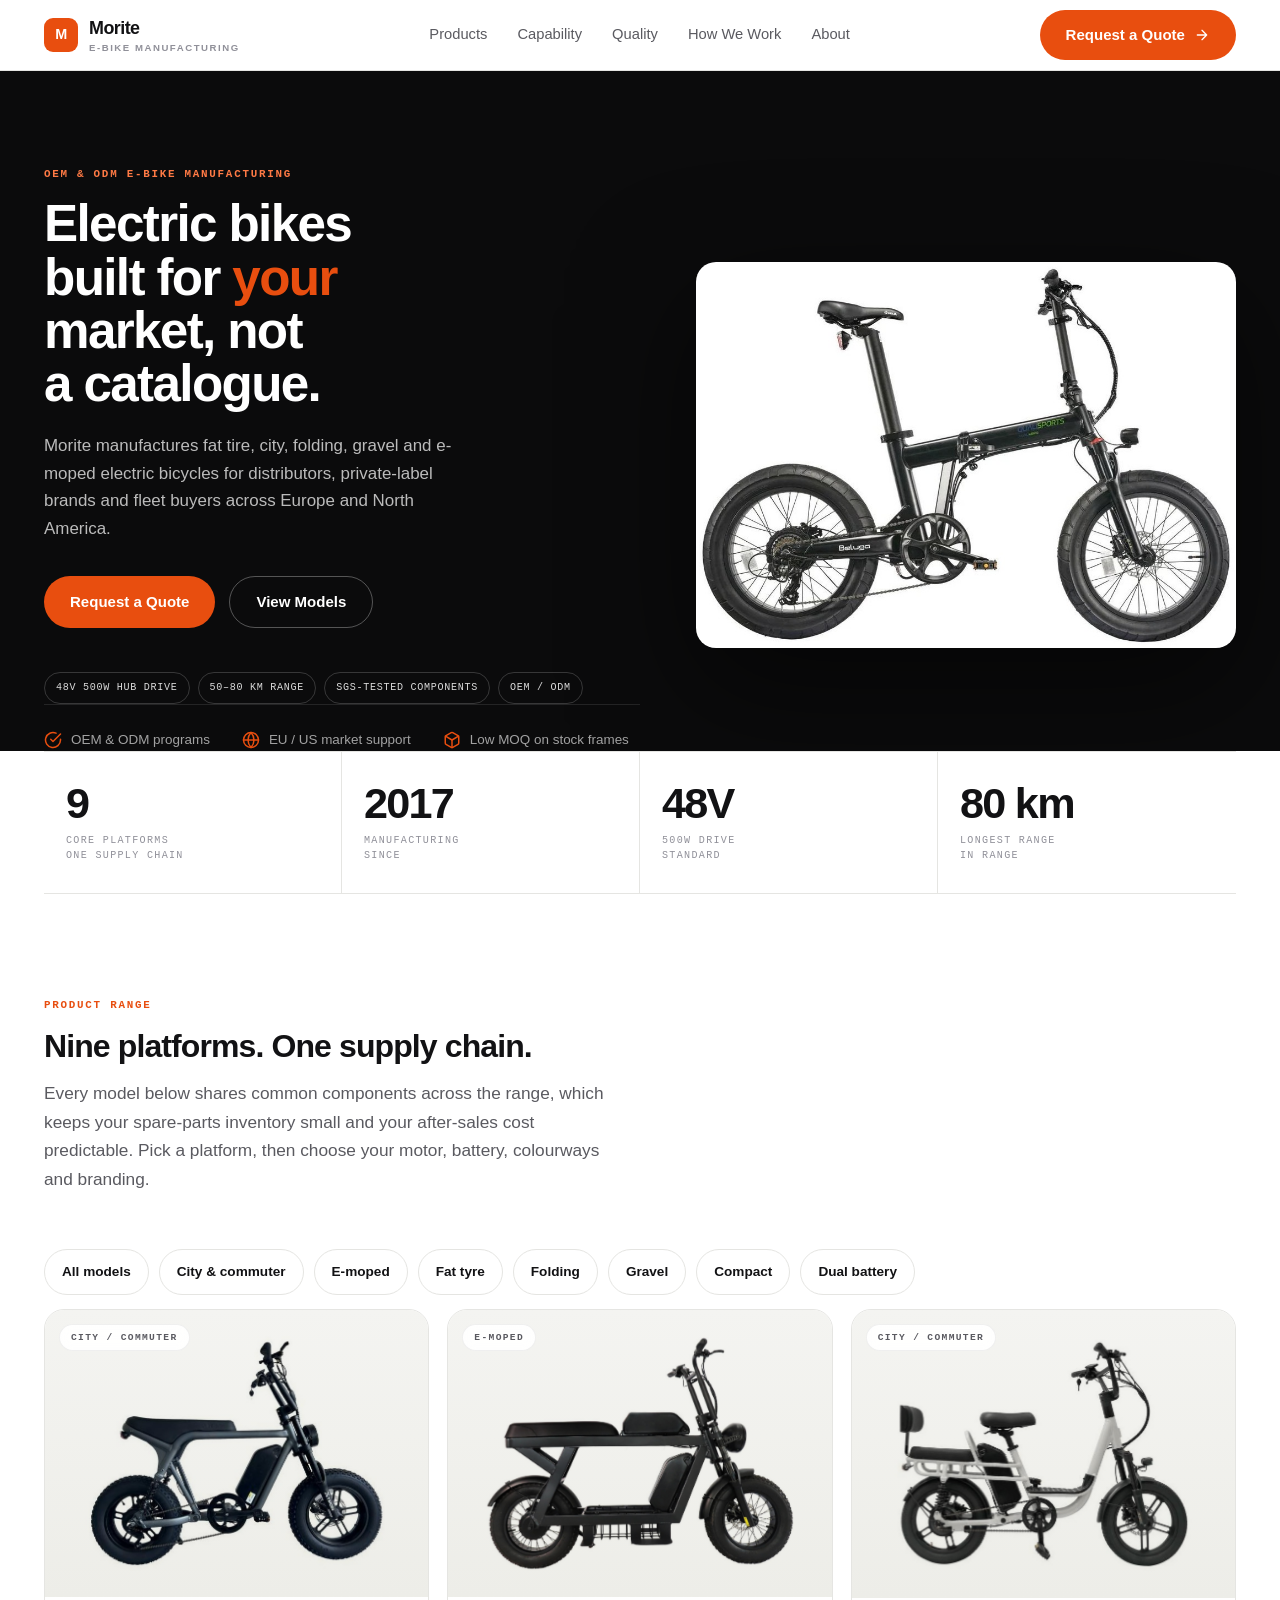
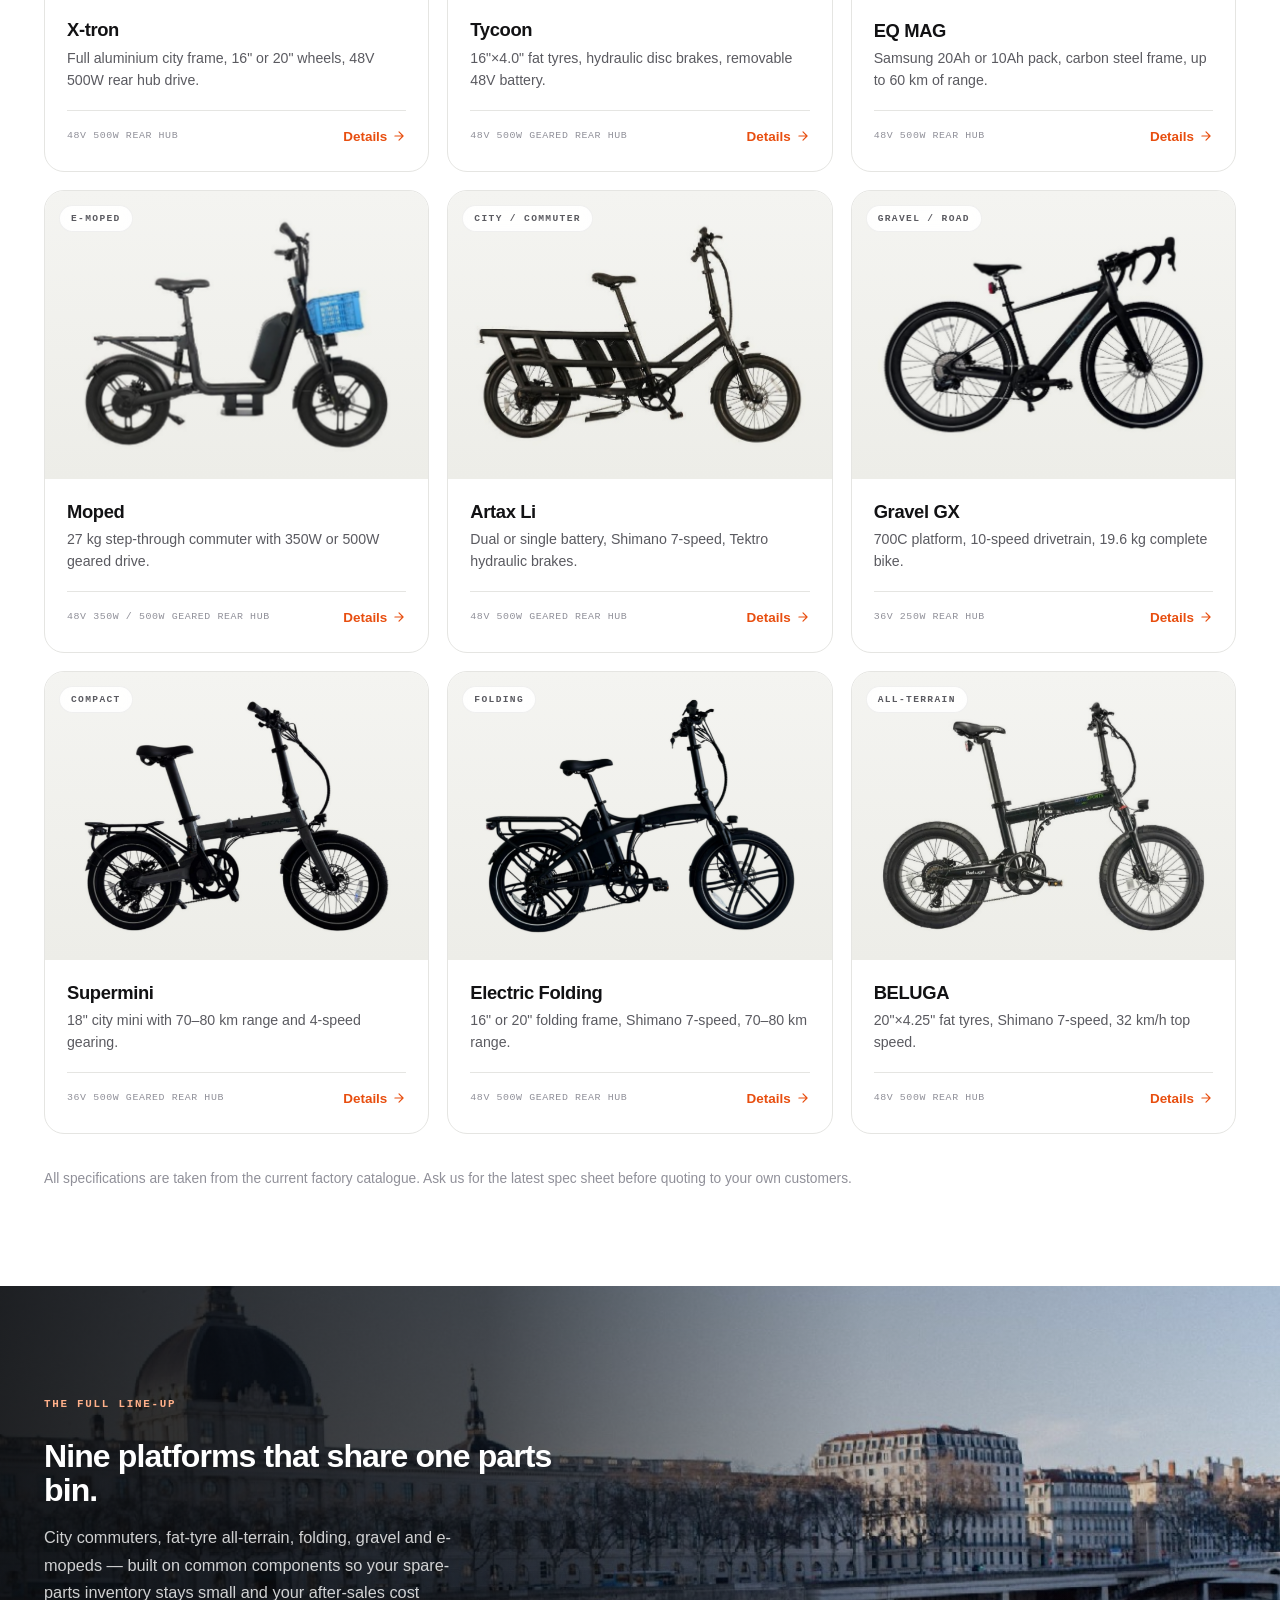
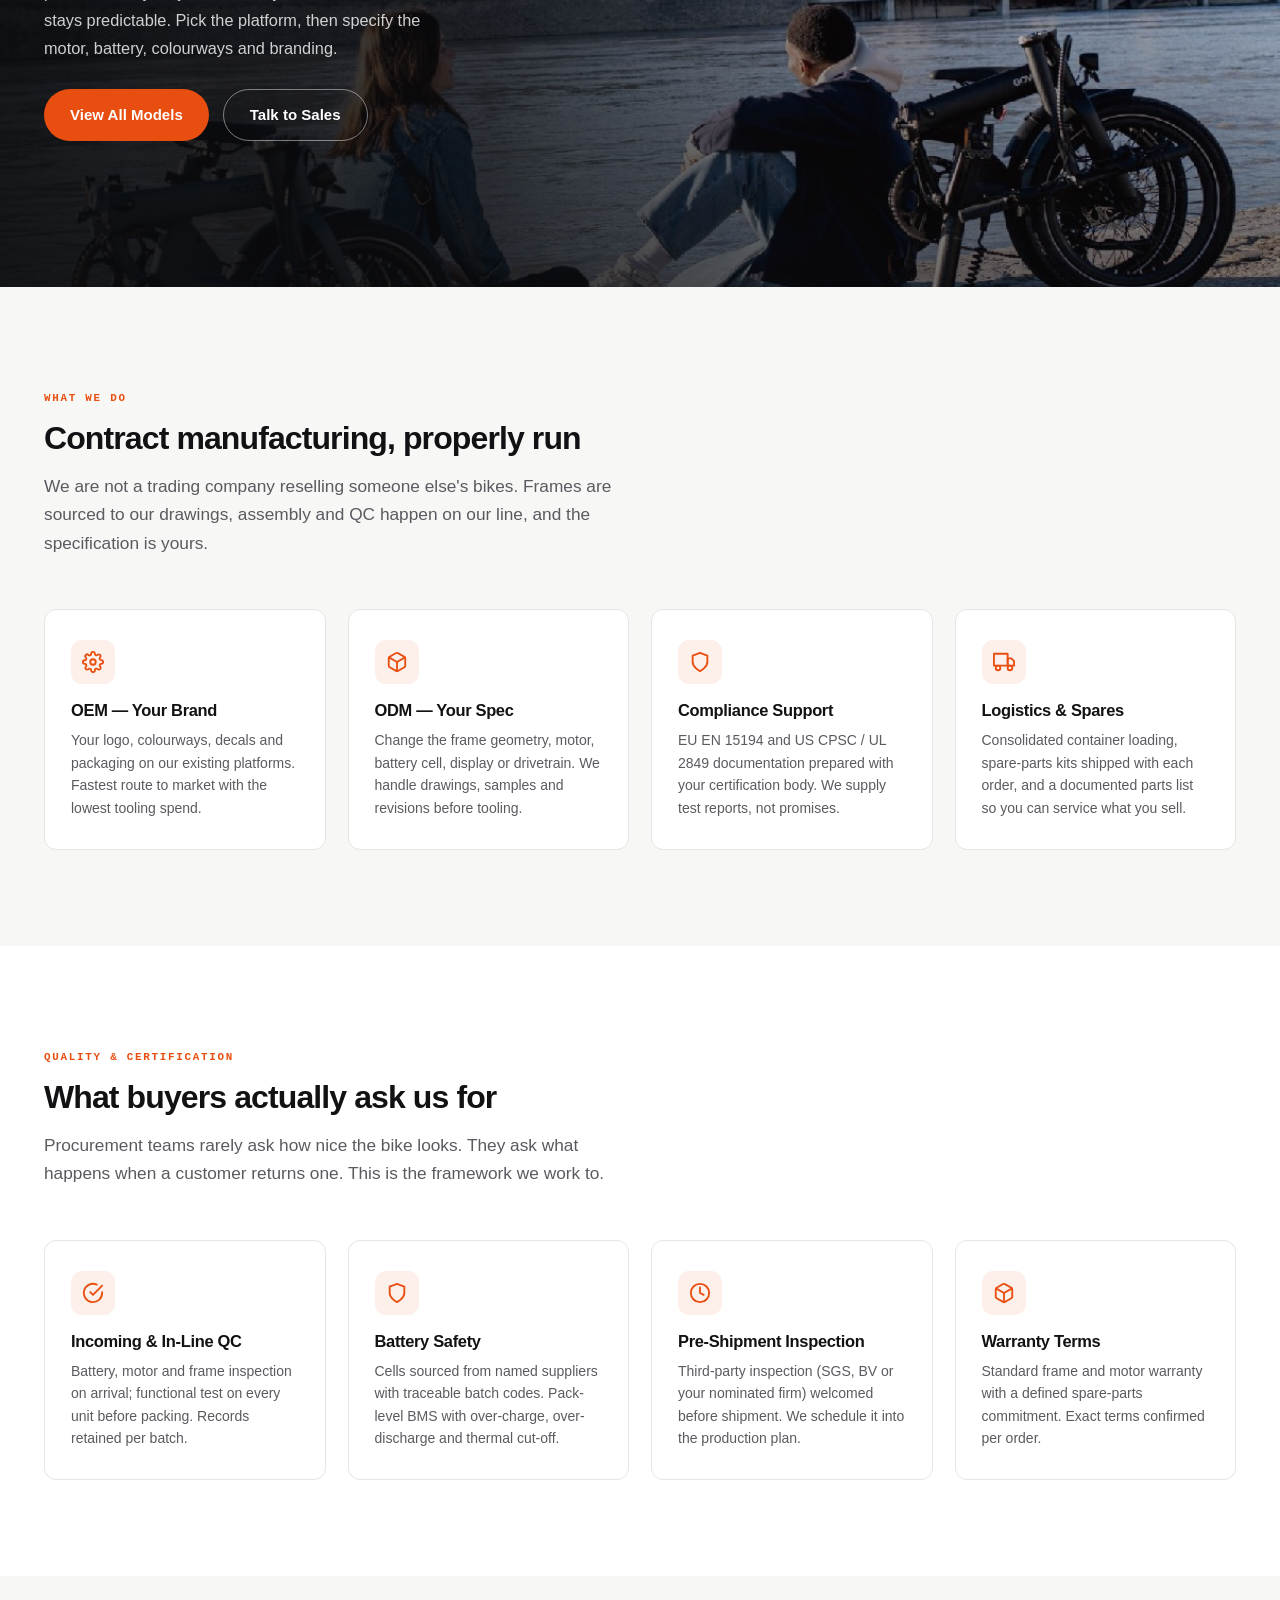
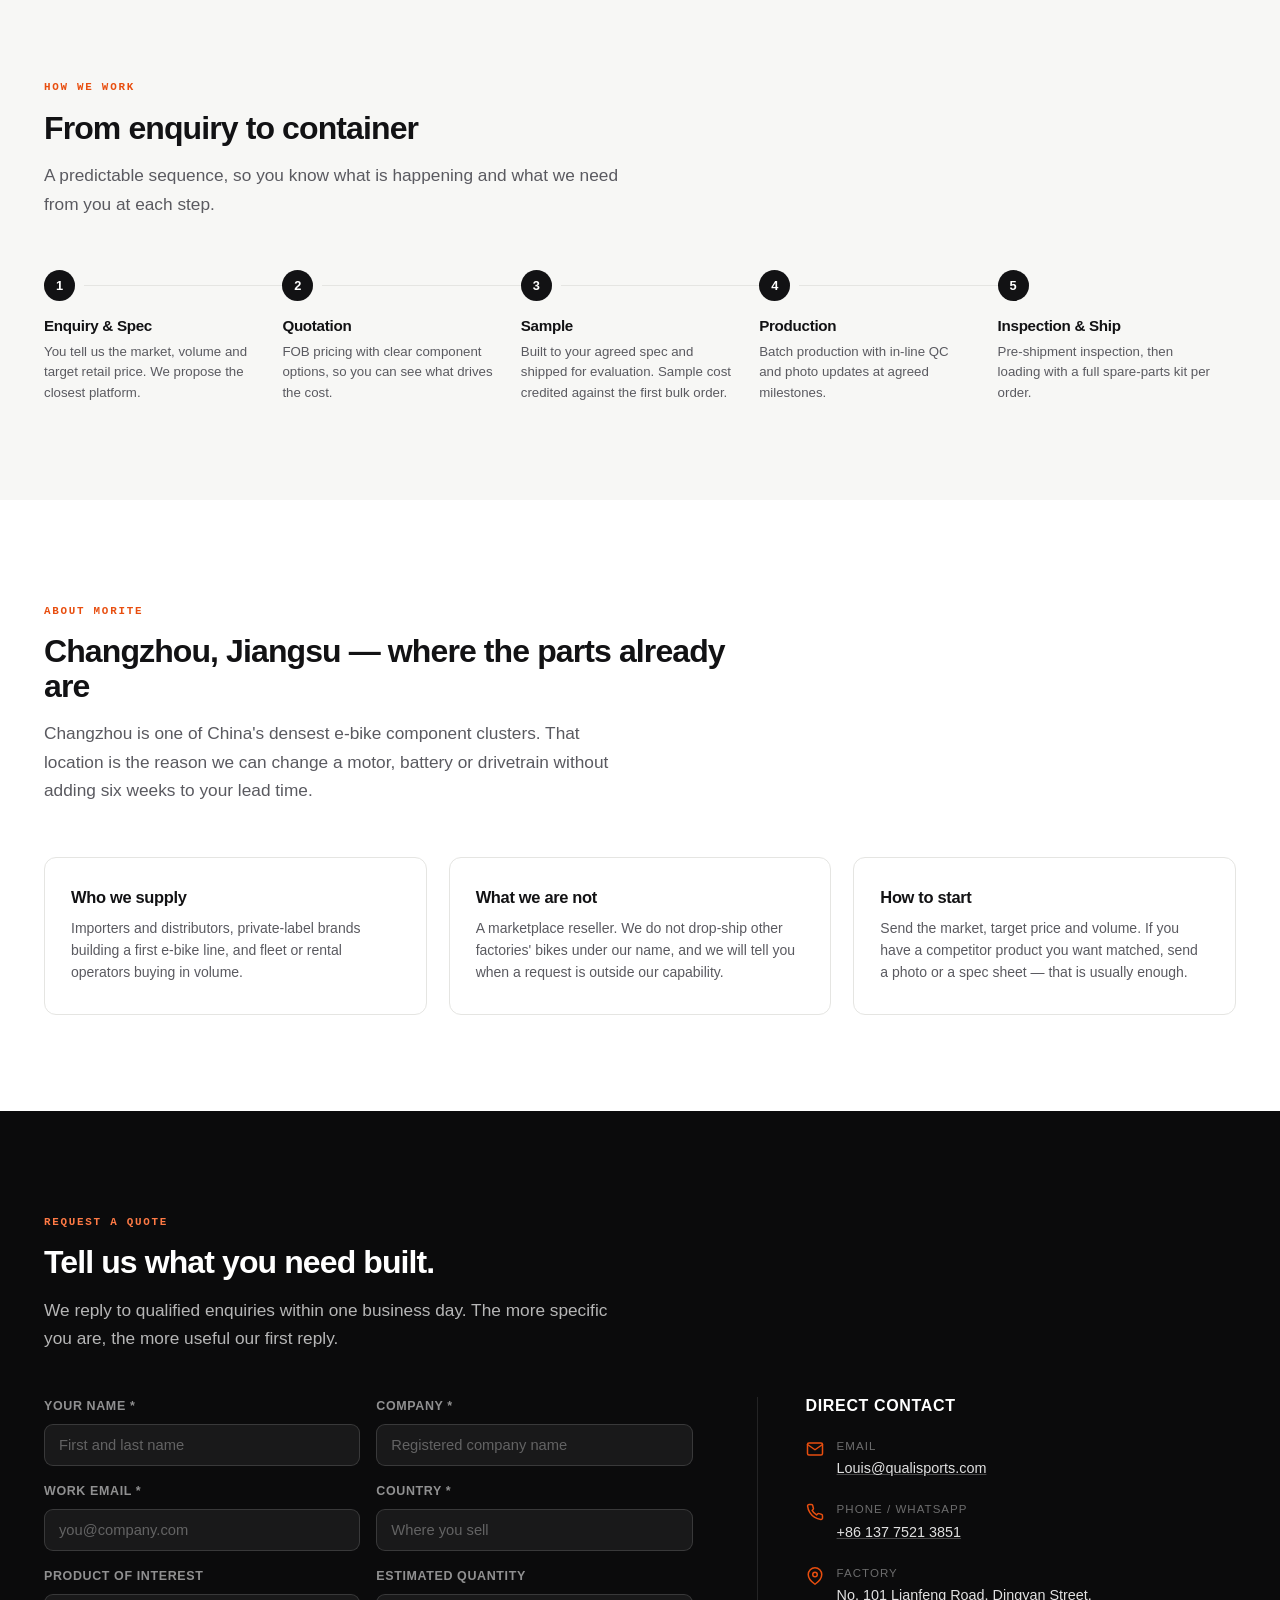
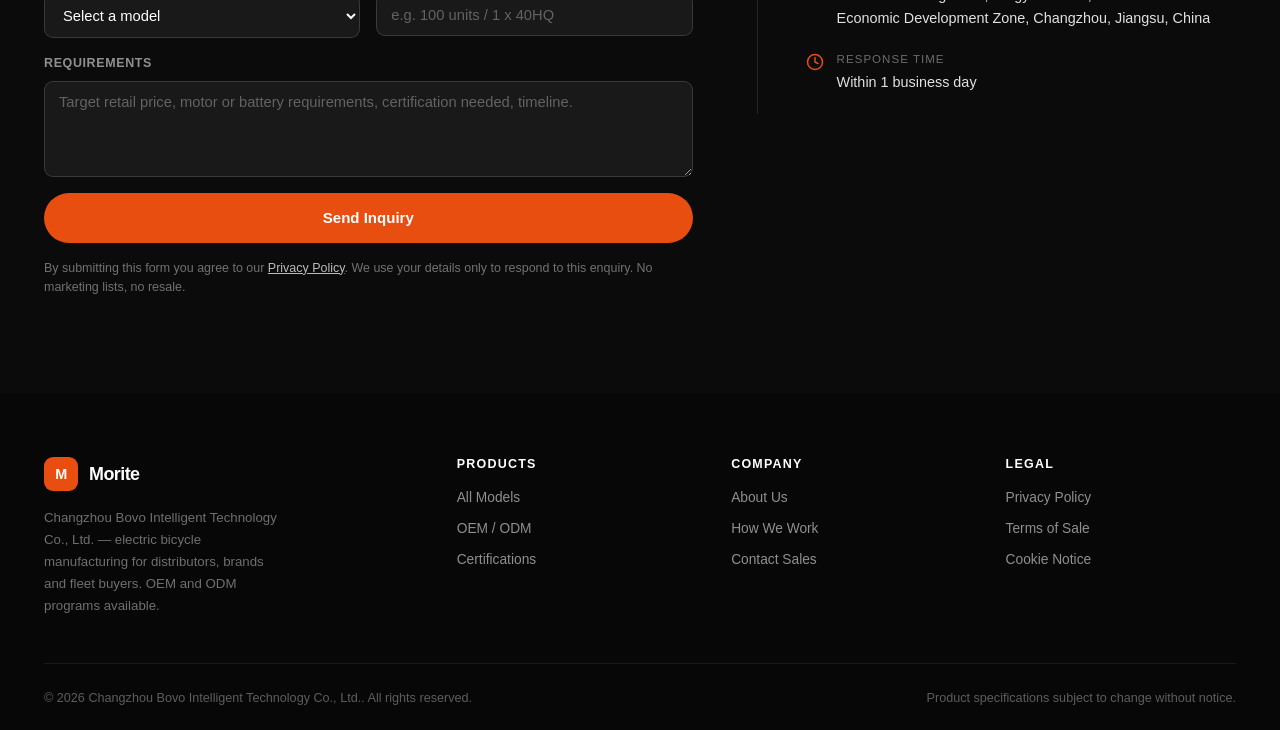
==== commit eb80d4f9: "Morite B2B e-bike site: responsive layout fixes, band image, product pages" ====
--- a/index.html
+++ b/index.html
@@ -1,2635 +1,341 @@
 <!DOCTYPE html>
-<html lang="zh-CN">
+<html lang="en">
 <head>
 <meta charset="UTF-8">
-<meta name="viewport" content="width=device-width, initial-scale=1.0">
-<meta name="description" content="QUALIBIKE — Premium electric bicycles engineered for urban explorers, off-road adventurers, and everyday riders. SGS-certified quality, global shipping to 50+ countries.">
-<title>QUALIBIKE | Premium Electric Bicycles — Ride Beyond Limits</title>
-
-<!-- Fonts: Outfit (geometric, distinctive) + Noto Sans SC + JetBrains Mono for data -->
-<link rel="preconnect" href="https://fonts.googleapis.com">
-<link rel="preconnect" href="https://fonts.gstatic.com" crossorigin>
-<link href="https://fonts.googleapis.com/css2?family=Outfit:wght@200;300;400;500;600;700;800;900&family=Noto+Sans+SC:wght@300;400;500;700;900&family=JetBrains+Mono:wght@400;500;600&display=swap" rel="stylesheet">
-
-<style>
-/* ============================================================
-   QUALIBIKE SHOWCASE — Redesigned Design System
-   Upgraded: distinctive typography, grain texture, glass surfaces,
-   asymmetric layouts, spring-physics interactions, scroll-driven reveals
-   ============================================================ */
-
-:root {
-  /* ── Core Palette (softened blacks, tinted grays) ── */
-  --bg-primary: #FCFCFA;
-  --bg-secondary: #F4F4F0;
-  --bg-tertiary: #E8E8E2;
-  --bg-dark: #0D0D0D;
-  --bg-darker: #080808;
-  --bg-card: #FFFFFF;
-
-  /* ── Text ── */
-  --text-primary: #141414;
-  --text-secondary: #6B6B65;
-  --text-tertiary: #A0A098;
-  --text-inverse: #F4F4F0;
-
-  /* ── Brand Accent (warm orange, desaturated for elegance) ── */
-  --accent: #F25700;
-  --accent-hover: #D94D00;
-  --accent-glow: rgba(242, 87, 0, 0.22);
-  --accent-subtle: rgba(242, 87, 0, 0.05);
-  --accent-muted: rgba(242, 87, 0, 0.12);
-
-  /* ── Secondary ── */
-  --blue: #2563EB;
-  --green: #16A34A;
-  --amber: #D97706;
-
-  /* ── Borders & Surfaces ── */
-  --border: rgba(0, 0, 0, 0.06);
-  --border-dark: rgba(255, 255, 255, 0.08);
-  --glass-bg: rgba(255, 255, 255, 0.7);
-  --glass-border: rgba(255, 255, 255, 0.5);
-  --glass-shadow: 0 8px 32px rgba(0, 0, 0, 0.04);
-
-  /* ── Shadows (tinted, not pure black) ── */
-  --shadow-xs: 0 1px 2px rgba(10, 10, 10, 0.04);
-  --shadow-sm: 0 1px 3px rgba(10, 10, 10, 0.04), 0 4px 8px rgba(10, 10, 10, 0.04);
-  --shadow-md: 0 2px 6px rgba(10, 10, 10, 0.04), 0 12px 24px rgba(10, 10, 10, 0.06);
-  --shadow-lg: 0 4px 12px rgba(10, 10, 10, 0.05), 0 24px 48px rgba(10, 10, 10, 0.08);
-  --shadow-dark-sm: 0 1px 3px rgba(0, 0, 0, 0.2), 0 8px 16px rgba(0, 0, 0, 0.3);
-  --shadow-dark-lg: 0 4px 16px rgba(0, 0, 0, 0.25), 0 32px 64px rgba(0, 0, 0, 0.35);
-
-  /* ── Spacing & Shape ── */
-  --radius-xs: 4px;
-  --radius-sm: 10px;
-  --radius: 18px;
-  --radius-lg: 24px;
-  --radius-xl: 32px;
-  --nav-height: 60px;
-  --max-width: 1320px;
-
-  /* ── Motion (spring-like curves) ── */
-  --ease-out: cubic-bezier(0.16, 1, 0.3, 1);
-  --ease-spring: cubic-bezier(0.34, 1.56, 0.64, 1);
-  --ease-smooth: cubic-bezier(0.4, 0, 0.2, 1);
-  --ease-bounce: cubic-bezier(0.68, -0.55, 0.265, 1.55);
-
-  /* ── Z-index scale ── */
-  --z-base: 1;
-  --z-dropdown: 100;
-  --z-sticky: 200;
-  --z-overlay: 300;
-  --z-modal: 400;
-  --z-toast: 500;
-}
-
-/* ── Reset ── */
-*, *::before, *::after { margin: 0; padding: 0; box-sizing: border-box; }
-
-html {
-  scroll-behavior: smooth;
-  -webkit-font-smoothing: antialiased;
-  -moz-osx-font-smoothing: grayscale;
-  font-size: 16px;
-}
-
-body {
-  background: var(--bg-primary);
-  color: var(--text-primary);
-  font-family: 'Outfit', 'Noto Sans SC', -apple-system, BlinkMacSystemFont, sans-serif;
-  line-height: 1.5;
-  overflow-x: hidden;
-  position: relative;
-}
-
-/* ── Global Grain Texture Overlay ── */
-body::before {
-  content: '';
-  position: fixed;
-  inset: 0;
-  z-index: 9999;
-  pointer-events: none;
-  opacity: 0.035;
-  background-image: url("data:image/svg+xml,%3Csvg viewBox='0 0 256 256' xmlns='http://www.w3.org/2000/svg'%3E%3Cfilter id='noise'%3E%3CfeTurbulence type='fractalNoise' baseFrequency='0.9' numOctaves='4' stitchTiles='stitch'/%3E%3C/filter%3E%3Crect width='100%25' height='100%25' filter='url(%23noise)'/%3E%3C/svg%3E");
-}
-
-/* ── Utility ── */
-.container {
-  max-width: var(--max-width);
-  margin: 0 auto;
-  padding: 0 2rem;
-}
-
-.sr-only {
-  position: absolute; width: 1px; height: 1px; padding: 0; margin: -1px;
-  overflow: hidden; clip: rect(0,0,0,0); white-space: nowrap; border: 0;
-}
-
-/* ── Skip to content (accessibility) ── */
-.skip-link {
-  position: absolute; top: -100%; left: 1rem;
-  background: var(--accent); color: #fff; padding: 0.5rem 1rem;
-  border-radius: var(--radius-xs); z-index: var(--z-toast);
-  font-weight: 600; text-decoration: none; transition: top 0.2s;
-}
-.skip-link:focus { top: 0.5rem; }
-
-/* ============================================================
-   ANNOUNCEMENT BAR
-   ============================================================ */
-.announcement-bar {
-  background: var(--bg-darker);
-  color: var(--text-inverse);
-  text-align: center;
-  padding: 0.55rem 1rem;
-  font-size: 0.75rem;
-  font-weight: 500;
-  letter-spacing: 0.03em;
-  position: relative;
-  z-index: var(--z-sticky);
-}
-
-.announcement-bar span {
-  color: var(--accent);
-  font-weight: 700;
-}
-
-/* ============================================================
-   NAVIGATION — True glass morphism
-   ============================================================ */
-.nav {
-  position: sticky;
-  top: 0;
-  z-index: var(--z-sticky);
-  height: var(--nav-height);
-  background: rgba(252, 252, 250, 0.82);
-  backdrop-filter: saturate(180%) blur(24px);
-  -webkit-backdrop-filter: saturate(180%) blur(24px);
-  border-bottom: 1px solid var(--border);
-  transition: all 0.4s var(--ease-out);
-}
-
-.nav.scrolled {
-  box-shadow: var(--shadow-xs);
-  background: rgba(252, 252, 250, 0.92);
-}
-
-.nav-inner {
-  max-width: var(--max-width);
-  margin: 0 auto;
-  padding: 0 2rem;
-  height: 100%;
-  display: flex;
-  align-items: center;
-  justify-content: space-between;
-  gap: 2rem;
-}
-
-.nav-logo {
-  display: flex;
-  align-items: center;
-  gap: 0.55rem;
-  text-decoration: none;
-  flex-shrink: 0;
-  transition: transform 0.3s var(--ease-spring);
-}
-
-.nav-logo:hover {
-  transform: scale(1.04);
-}
-
-.nav-logo-icon {
-  width: 34px;
-  height: 34px;
-  border-radius: var(--radius-xs);
-  background: var(--accent);
-  display: flex;
-  align-items: center;
-  justify-content: center;
-  color: #fff;
-  font-weight: 900;
-  font-size: 0.75rem;
-  letter-spacing: -0.02em;
-  position: relative;
-  overflow: hidden;
-}
-
-.nav-logo-icon::after {
-  content: '';
-  position: absolute;
-  inset: 0;
-  background: linear-gradient(135deg, rgba(255,255,255,0.25) 0%, transparent 60%);
-}
-
-.nav-logo-text {
-  font-size: 1.2rem;
-  font-weight: 800;
-  letter-spacing: -0.04em;
-  color: var(--text-primary);
-}
-
-.nav-logo-text span {
-  color: var(--accent);
-}
-
-/* ── Nav Links ── */
-.nav-links {
-  display: flex;
-  align-items: center;
-  gap: 0.15rem;
-  list-style: none;
-}
-
-.nav-links > li {
-  position: relative;
-}
-
-.nav-links > li > a {
-  display: flex;
-  align-items: center;
-  gap: 0.3rem;
-  color: var(--text-secondary);
-  text-decoration: none;
-  font-size: 0.82rem;
-  font-weight: 500;
-  padding: 0.5rem 0.9rem;
-  border-radius: 8px;
-  transition: all 0.25s var(--ease-out);
-  white-space: nowrap;
-  letter-spacing: -0.01em;
-}
-
-.nav-links > li > a:hover {
-  background: rgba(0,0,0,0.03);
-  color: var(--text-primary);
-}
-
-.nav-links .nav-chevron {
-  width: 12px;
-  height: 12px;
-  transition: transform 0.25s var(--ease-out);
-}
-
-.nav-links > li:hover .nav-chevron {
-  transform: rotate(180deg);
-}
-
-/* ── Nav Actions ── */
-.nav-actions {
-  display: flex;
-  align-items: center;
-  gap: 0.75rem;
-  flex-shrink: 0;
-}
-
-.nav-icon-btn {
-  width: 38px;
-  height: 38px;
-  border-radius: 50%;
-  border: none;
-  background: transparent;
-  cursor: pointer;
-  display: flex;
-  align-items: center;
-  justify-content: center;
-  color: var(--text-secondary);
-  transition: all 0.25s var(--ease-out);
-}
-
-.nav-icon-btn:hover {
-  background: rgba(0,0,0,0.04);
-  color: var(--text-primary);
-  transform: scale(1.08);
-}
-
-.nav-icon-btn:active {
-  transform: scale(0.94);
-}
-
-.nav-cta {
-  background: var(--accent);
-  color: #fff;
-  border: none;
-  padding: 0.6rem 1.5rem;
-  border-radius: 100px;
-  font-size: 0.82rem;
-  font-weight: 600;
-  cursor: pointer;
-  text-decoration: none;
-  letter-spacing: -0.01em;
-  transition: all 0.35s var(--ease-spring);
-  white-space: nowrap;
-  position: relative;
-  overflow: hidden;
-}
-
-.nav-cta::after {
-  content: '';
-  position: absolute;
-  inset: 0;
-  background: linear-gradient(135deg, rgba(255,255,255,0.22) 0%, transparent 50%);
-  pointer-events: none;
-}
-
-.nav-cta:hover {
-  background: var(--accent-hover);
-  box-shadow: 0 6px 24px var(--accent-glow);
-  transform: translateY(-2px);
-}
-
-.nav-cta:active {
-  transform: translateY(0) scale(0.97);
-}
-
-/* ── Mobile Menu Toggle ── */
-.nav-mobile-toggle {
-  display: none;
-  width: 38px; height: 38px;
-  border: none; background: transparent;
-  cursor: pointer;
-  flex-direction: column;
-  align-items: center;
-  justify-content: center;
-  gap: 5px;
-  padding: 6px;
-  border-radius: 50%;
-  transition: background 0.2s;
-}
-
-.nav-mobile-toggle:hover {
-  background: rgba(0,0,0,0.04);
-}
-
-.nav-mobile-toggle span {
-  display: block;
-  width: 20px; height: 2px;
-  background: var(--text-primary);
-  border-radius: 2px;
-  transition: all 0.35s var(--ease-out);
-}
-
-.nav-mobile-toggle.active span:nth-child(1) {
-  transform: translateY(7px) rotate(45deg);
-}
-.nav-mobile-toggle.active span:nth-child(2) {
-  opacity: 0; transform: scaleX(0);
-}
-.nav-mobile-toggle.active span:nth-child(3) {
-  transform: translateY(-7px) rotate(-45deg);
-}
-
-/* ============================================================
-   HERO — Cinematic, animated mesh gradient, dramatic type
-   ============================================================ */
-.hero {
-  position: relative;
-  min-height: calc(100dvh - var(--nav-height) - 38px);
-  display: flex;
-  align-items: center;
-  overflow: hidden;
-  background: var(--bg-darker);
-  isolation: isolate;
-}
-
-/* Animated mesh gradient background */
-.hero-bg-mesh {
-  position: absolute;
-  inset: -50%;
-  z-index: 0;
-  background:
-    radial-gradient(ellipse 45% 35% at 25% 45%, rgba(242, 87, 0, 0.18) 0%, transparent 55%),
-    radial-gradient(ellipse 40% 30% at 70% 35%, rgba(37, 99, 235, 0.10) 0%, transparent 55%),
-    radial-gradient(ellipse 55% 45% at 50% 80%, rgba(242, 87, 0, 0.06) 0%, transparent 60%),
-    radial-gradient(ellipse 35% 25% at 85% 70%, rgba(217, 119, 6, 0.08) 0%, transparent 50%);
-  animation: mesh-drift 20s ease-in-out infinite alternate;
-}
-
-@keyframes mesh-drift {
-  0% { transform: translate(0, 0) rotate(0deg); }
-  33% { transform: translate(2%, -1%) rotate(1deg); }
-  66% { transform: translate(-1%, 1%) rotate(-0.5deg); }
-  100% { transform: translate(1%, -2%) rotate(0.5deg); }
-}
-
-/* Subtle grid lines on hero */
-.hero-grid-overlay {
-  position: absolute;
-  inset: 0;
-  z-index: 0;
-  opacity: 0.04;
-  background-image:
-    linear-gradient(rgba(255,255,255,0.3) 1px, transparent 1px),
-    linear-gradient(90deg, rgba(255,255,255,0.3) 1px, transparent 1px);
-  background-size: 60px 60px;
-  mask-image: radial-gradient(ellipse 70% 70% at 50% 50%, black 30%, transparent 70%);
-}
-
-.hero-product-visual {
-  position: absolute;
-  right: -8%;
-  top: 50%;
-  transform: translateY(-50%);
-  width: 58%;
-  height: 85%;
-  z-index: 1;
-  display: flex;
-  align-items: center;
-  justify-content: center;
-}
-
-.hero-product-visual img {
-  width: 100%;
-  height: 100%;
-  object-fit: contain;
-  opacity: 0.9;
-  filter: drop-shadow(0 0 80px rgba(242, 87, 0, 0.12));
-  animation: float-bike 8s ease-in-out infinite;
-}
-
-@keyframes float-bike {
-  0%, 100% { transform: translateY(0); }
-  50% { transform: translateY(-12px); }
-}
-
-/* Light streaks behind hero */
-.hero-light-streak {
-  position: absolute;
-  z-index: 0;
-  width: 1px;
-  height: 120%;
-  background: linear-gradient(to bottom, transparent, rgba(255,255,255,0.06) 30%, rgba(255,255,255,0.12) 50%, rgba(255,255,255,0.06) 70%, transparent);
-  transform: rotate(25deg);
-  right: 35%;
-  top: -10%;
-}
-
-.hero-light-streak:nth-child(2) {
-  right: 50%;
-  transform: rotate(15deg);
-  opacity: 0.5;
-}
-
-.hero-content {
-  position: relative;
-  z-index: 2;
-  max-width: var(--max-width);
-  margin: 0 auto;
-  padding: 6rem 2rem;
-  width: 100%;
-}
-
-.hero-text-area {
-  max-width: 580px;
-}
-
-.hero-badge {
-  display: inline-flex;
-  align-items: center;
-  gap: 0.5rem;
-  padding: 0.4rem 1.1rem;
-  border-radius: 100px;
-  background: rgba(255,255,255,0.06);
-  border: 1px solid rgba(255,255,255,0.1);
-  font-size: 0.75rem;
-  color: rgba(255,255,255,0.75);
-  margin-bottom: 2rem;
-  animation: fadeInUp 0.7s var(--ease-out) both;
-  backdrop-filter: blur(12px);
-  letter-spacing: 0.02em;
-  font-weight: 500;
-}
-
-.hero-badge-dot {
-  width: 7px; height: 7px;
-  border-radius: 50%;
-  background: var(--accent);
-  animation: pulse-dot 2s ease-in-out infinite;
-  box-shadow: 0 0 8px rgba(242, 87, 0, 0.5);
-}
-
-@keyframes pulse-dot {
-  0%, 100% { box-shadow: 0 0 0 0 rgba(242, 87, 0, 0.6); }
-  50% { box-shadow: 0 0 0 10px rgba(242, 87, 0, 0); }
-}
-
-.hero h1 {
-  font-size: clamp(3.2rem, 7vw, 6rem);
-  font-weight: 900;
-  letter-spacing: -0.05em;
-  line-height: 0.95;
-  color: #FFFFFF;
-  margin-bottom: 1.5rem;
-  animation: fadeInUp 0.7s 0.1s var(--ease-out) both;
-  text-wrap: balance;
-}
-
-.hero h1 .accent-word {
-  color: var(--accent);
-  position: relative;
-  display: inline-block;
-}
-
-.hero h1 .accent-word::after {
-  content: '';
-  position: absolute;
-  bottom: 4px;
-  left: 0;
-  width: 100%;
-  height: 4px;
-  background: var(--accent);
-  border-radius: 2px;
-  opacity: 0.3;
-}
-
-.hero-subtitle {
-  font-size: clamp(1.05rem, 1.5vw, 1.2rem);
-  color: rgba(255,255,255,0.6);
-  font-weight: 300;
-  line-height: 1.7;
-  max-width: 440px;
-  margin-bottom: 2.5rem;
-  animation: fadeInUp 0.7s 0.2s var(--ease-out) both;
-  text-wrap: pretty;
-}
-
-.hero-actions {
-  display: flex;
-  gap: 1rem;
-  flex-wrap: wrap;
-  animation: fadeInUp 0.7s 0.3s var(--ease-out) both;
-}
-
-/* ── Buttons ── */
-.btn-primary {
-  display: inline-flex;
-  align-items: center;
-  gap: 0.55rem;
-  background: var(--accent);
-  color: #fff;
-  border: none;
-  padding: 1rem 2.4rem;
-  border-radius: 100px;
-  font-size: 0.95rem;
-  font-weight: 600;
-  cursor: pointer;
-  text-decoration: none;
-  letter-spacing: -0.01em;
-  transition: all 0.4s var(--ease-spring);
-  position: relative;
-  overflow: hidden;
-}
-
-.btn-primary::after {
-  content: '';
-  position: absolute;
-  inset: 0;
-  background: linear-gradient(135deg, rgba(255,255,255,0.22) 0%, transparent 50%);
-  pointer-events: none;
-}
-
-.btn-primary:hover {
-  background: var(--accent-hover);
-  transform: translateY(-3px);
-  box-shadow: 0 16px 40px var(--accent-glow);
-}
-
-.btn-primary:active {
-  transform: translateY(0) scale(0.96);
-}
-
-.btn-outline-light {
-  display: inline-flex;
-  align-items: center;
-  gap: 0.55rem;
-  background: transparent;
-  color: #fff;
-  border: 1px solid rgba(255,255,255,0.25);
-  padding: 1rem 2.4rem;
-  border-radius: 100px;
-  font-size: 0.95rem;
-  font-weight: 500;
-  cursor: pointer;
-  text-decoration: none;
-  letter-spacing: -0.01em;
-  transition: all 0.35s var(--ease-out);
-  backdrop-filter: blur(4px);
-}
-
-.btn-outline-light:hover {
-  background: rgba(255,255,255,0.06);
-  border-color: rgba(255,255,255,0.45);
-  box-shadow: 0 0 32px rgba(255,255,255,0.04);
-}
-
-.btn-outline-light:active {
-  transform: scale(0.96);
-}
-
-.btn-outline {
-  display: inline-flex;
-  align-items: center;
-  gap: 0.55rem;
-  background: transparent;
-  color: var(--text-primary);
-  border: 1px solid var(--border);
-  padding: 0.9rem 2rem;
-  border-radius: 100px;
-  font-size: 0.9rem;
-  font-weight: 500;
-  cursor: pointer;
-  text-decoration: none;
-  transition: all 0.35s var(--ease-out);
-}
-
-.btn-outline:hover {
-  border-color: var(--accent);
-  color: var(--accent);
-  background: var(--accent-subtle);
-  transform: translateY(-1px);
-}
-
-.btn-outline:active {
-  transform: scale(0.96);
-}
-
-/* Hero trust bar */
-.hero-trust {
-  display: flex;
-  gap: 2.5rem;
-  margin-top: 4rem;
-  padding-top: 2rem;
-  border-top: 1px solid rgba(255,255,255,0.08);
-  animation: fadeInUp 0.7s 0.4s var(--ease-out) both;
-}
-
-.hero-trust-item {
-  display: flex;
-  align-items: center;
-  gap: 0.6rem;
-  color: rgba(255,255,255,0.5);
-  font-size: 0.78rem;
-  font-weight: 500;
-  transition: color 0.3s;
-}
-
-.hero-trust-item:hover {
-  color: rgba(255,255,255,0.8);
-}
-
-.hero-trust-item svg {
-  opacity: 0.6;
-  flex-shrink: 0;
-}
-
-/* Hero scroll indicator */
-.hero-scroll-indicator {
-  position: absolute;
-  bottom: 2rem;
-  left: 50%;
-  transform: translateX(-50%);
-  z-index: 2;
-  animation: bounce-down 2.2s ease-in-out infinite;
-  opacity: 0.5;
-  transition: opacity 0.3s;
-}
-
-.hero-scroll-indicator:hover {
-  opacity: 1;
-}
-
-@keyframes bounce-down {
-  0%, 100% { transform: translateX(-50%) translateY(0); }
-  50% { transform: translateX(-50%) translateY(10px); }
-}
-
-/* ============================================================
-   SECTIONS — Generous spacing, asymmetric where possible
-   ============================================================ */
-.section {
-  padding: 7rem 2rem;
-  position: relative;
-}
-
-.section-dark {
-  background: var(--bg-dark);
-  color: var(--text-inverse);
-}
-
-.section-gray {
-  background: var(--bg-secondary);
-}
-
-.section-header {
-  max-width: 680px;
-  margin-bottom: 4rem;
-}
-
-/* Left-aligned headers (not centered — breaks the AI symmetry habit) */
-.section-header.centered {
-  text-align: center;
-  margin-left: auto;
-  margin-right: auto;
-}
-
-.section-eyebrow {
-  font-size: 0.72rem;
-  font-weight: 700;
-  letter-spacing: 0.12em;
-  text-transform: uppercase;
-  color: var(--accent);
-  margin-bottom: 0.75rem;
-  font-family: 'JetBrains Mono', 'Outfit', monospace;
-}
-
-.section-header h2 {
-  font-size: clamp(2.2rem, 4vw, 3.2rem);
-  font-weight: 800;
-  letter-spacing: -0.04em;
-  margin-bottom: 0.75rem;
-  line-height: 1.1;
-  text-wrap: balance;
-}
-
-.section-dark .section-header h2 {
-  color: #fff;
-}
-
-.section-header .subtitle {
-  font-size: 1.05rem;
-  color: var(--text-secondary);
-  max-width: 480px;
-  line-height: 1.65;
-  text-wrap: pretty;
-}
-
-.section-dark .section-header .subtitle {
-  color: rgba(255,255,255,0.45);
-}
-
-/* ============================================================
-   CATEGORY CARDS — Asymmetric, layered, editorial
-   ============================================================ */
-.category-grid {
-  display: grid;
-  grid-template-columns: 1.2fr 0.8fr;
-  gap: 1.25rem;
-  max-width: var(--max-width);
-  margin: 0 auto;
-}
-
-.category-grid .category-card:first-child {
-  grid-row: span 2;
-}
-
-.category-card {
-  position: relative;
-  border-radius: var(--radius);
-  overflow: hidden;
-  cursor: pointer;
-  transition: all 0.5s var(--ease-smooth);
-  display: flex;
-  align-items: flex-end;
-  min-height: 320px;
-  isolation: isolate;
-}
-
-.category-card:hover {
-  transform: translateY(-6px);
-  box-shadow: var(--shadow-lg);
-}
-
-.category-card-bg {
-  position: absolute;
-  inset: 0;
-  transition: transform 0.7s var(--ease-smooth);
-}
-
-.category-card:hover .category-card-bg {
-  transform: scale(1.05);
-}
-
-.category-card-overlay {
-  position: absolute;
-  inset: 0;
-  background: linear-gradient(to top, rgba(0,0,0,0.78) 0%, rgba(0,0,0,0.2) 50%, rgba(0,0,0,0.02) 100%);
-  z-index: 1;
-}
-
-/* Spotlight border effect on hover */
-.category-card::before {
-  content: '';
-  position: absolute;
-  inset: 0;
-  z-index: 3;
-  border-radius: inherit;
-  background: radial-gradient(800px circle at var(--mouse-x, 50%) var(--mouse-y, 50%), rgba(242, 87, 0, 0.12), transparent 40%);
-  opacity: 0;
-  transition: opacity 0.4s;
-  pointer-events: none;
-}
-
-.category-card:hover::before {
-  opacity: 1;
-}
-
-.category-card-content {
-  position: relative;
-  z-index: 2;
-  padding: 2rem;
-  color: #fff;
-}
-
-.category-card-content h3 {
-  font-size: 1.5rem;
-  font-weight: 800;
-  letter-spacing: -0.03em;
-  margin-bottom: 0.3rem;
-}
-
-.category-card-content p {
-  font-size: 0.9rem;
-  opacity: 0.75;
-  margin-bottom: 1.25rem;
-  font-weight: 300;
-  max-width: 280px;
-}
-
-.category-card-link {
-  display: inline-flex;
-  align-items: center;
-  gap: 0.4rem;
-  font-size: 0.82rem;
-  font-weight: 600;
-  color: #fff;
-  text-decoration: none;
-  opacity: 0;
-  transform: translateX(-8px);
-  transition: all 0.35s var(--ease-spring);
-}
-
-.category-card:hover .category-card-link {
-  opacity: 1;
-  transform: translateX(0);
-}
-
-/* Category card gradients */
-.cat-urban { background: linear-gradient(160deg, #141428 0%, #1a1a38 35%, #162044 70%, #0f1a30 100%); }
-.cat-adventure { background: linear-gradient(160deg, #142818 0%, #1a3822 35%, #1a4428 70%, #0f2a14 100%); }
-.cat-performance { background: linear-gradient(160deg, #1a1414 0%, #2a1a1a 35%, #302018 70%, #1a100f 100%); }
-
-/* ============================================================
-   PRODUCT CARDS — Glass morphism, spotlight, bento-inspired
-   ============================================================ */
-.products-grid {
-  display: grid;
-  grid-template-columns: repeat(auto-fill, minmax(380px, 1fr));
-  gap: 1.5rem;
-  max-width: var(--max-width);
-  margin: 0 auto;
-}
-
-.product-card {
-  background: var(--bg-card);
-  border-radius: var(--radius);
-  overflow: hidden;
-  border: 1px solid var(--border);
-  transition: all 0.5s var(--ease-smooth);
-  cursor: pointer;
-  position: relative;
-  isolation: isolate;
-}
-
-/* Spotlight border */
-.product-card::before {
-  content: '';
-  position: absolute;
-  inset: -2px;
-  z-index: -1;
-  border-radius: calc(var(--radius) + 2px);
-  background: radial-gradient(600px circle at var(--mouse-x, 50%) var(--mouse-y, 50%), rgba(242, 87, 0, 0.18), transparent 45%);
-  opacity: 0;
-  transition: opacity 0.4s;
-}
-
-.product-card:hover::before {
-  opacity: 1;
-}
-
-.product-card:hover {
-  transform: translateY(-8px);
-  box-shadow: var(--shadow-lg);
-  border-color: transparent;
-}
-
-.product-card-media {
-  height: 270px;
-  position: relative;
-  overflow: hidden;
-  display: flex;
-  align-items: center;
-  justify-content: center;
-}
-
-.product-card-media .media-bg {
-  position: absolute;
-  inset: 0;
-  transition: transform 0.7s var(--ease-smooth);
-}
-
-.product-card:hover .media-bg {
-  transform: scale(1.06);
-}
-
-.product-card-tag {
-  position: absolute;
-  top: 1rem;
-  left: 1rem;
-  padding: 0.3rem 0.85rem;
-  border-radius: var(--radius-xs);
-  font-size: 0.68rem;
-  font-weight: 700;
-  z-index: 2;
-  letter-spacing: 0.06em;
-  text-transform: uppercase;
-  font-family: 'JetBrains Mono', monospace;
-}
-
-.tag-new { background: var(--accent); color: #fff; }
-.tag-hot { background: var(--blue); color: #fff; }
-.tag-pro { background: var(--bg-darker); color: #fff; }
-.tag-eco { background: var(--green); color: #fff; }
-
-/* Product card image */
-.bike-silhouette {
-  position: absolute;
-  inset: 0;
-  display: flex;
-  align-items: center;
-  justify-content: center;
-  z-index: 1;
-}
-
-.bike-silhouette img {
-  width: 100%;
-  height: 100%;
-  object-fit: contain;
-  transition: transform 0.55s var(--ease-smooth);
-}
-
-.product-card:hover .bike-silhouette img {
-  transform: scale(1.08) translateY(-4px);
-}
-
-.product-card-body {
-  padding: 1.5rem 1.75rem 1.75rem;
-  position: relative;
-  background: var(--bg-card);
-}
-
-.product-card-body .brand-line {
-  font-size: 0.68rem;
-  font-weight: 700;
-  letter-spacing: 0.08em;
-  text-transform: uppercase;
-  color: var(--accent);
-  margin-bottom: 0.3rem;
-  font-family: 'JetBrains Mono', monospace;
-}
-
-.product-card-body h3 {
-  font-size: 1.3rem;
-  font-weight: 800;
-  letter-spacing: -0.03em;
-  margin-bottom: 0.15rem;
-}
-
-.product-card-body .model-subtitle {
-  font-size: 0.85rem;
-  color: var(--text-secondary);
-  margin-bottom: 1rem;
-  font-weight: 400;
-}
-
-.product-specs-row {
-  display: flex;
-  gap: 0.6rem;
-  flex-wrap: wrap;
-  margin-bottom: 1.25rem;
-}
-
-.product-spec-pill {
-  display: flex;
-  align-items: center;
-  gap: 0.35rem;
-  background: var(--bg-secondary);
-  padding: 0.35rem 0.8rem;
-  border-radius: 100px;
-  font-size: 0.73rem;
-  font-weight: 500;
-  color: var(--text-secondary);
-  transition: all 0.25s;
-}
-
-.product-card:hover .product-spec-pill {
-  background: var(--accent-subtle);
-}
-
-.product-spec-pill .spec-dot {
-  width: 6px; height: 6px;
-  border-radius: 50%;
-  background: var(--accent);
-  flex-shrink: 0;
-}
-
-.product-card-footer {
-  display: flex;
-  align-items: center;
-  justify-content: space-between;
-  padding-top: 1rem;
-  border-top: 1px solid var(--border);
-}
-
-.product-price {
-  font-size: 1.1rem;
-  font-weight: 700;
-  letter-spacing: -0.02em;
-  color: var(--text-primary);
-}
-
-.product-card-arrow {
-  width: 38px; height: 38px;
-  border-radius: 50%;
-  background: var(--bg-secondary);
-  border: none;
-  display: flex;
-  align-items: center;
-  justify-content: center;
-  cursor: pointer;
-  transition: all 0.35s var(--ease-spring);
-}
-
-.product-card:hover .product-card-arrow {
-  background: var(--accent);
-  color: #fff;
-  transform: translateX(4px);
-}
-
-/* Product card gradient backgrounds */
-.grad-xtron, .grad-tycoon, .grad-eqmag, .grad-moped, .grad-artax,
-.grad-gravel, .grad-supermini, .grad-folding, .grad-beluga {
-  background: linear-gradient(180deg, #16161a 0%, #1e1e24 50%, #16161a 100%);
-}
-
-/* ============================================================
-   FEATURED BANNER — Asymmetric split, editorial
-   ============================================================ */
-.featured-split {
-  display: grid;
-  grid-template-columns: 1.15fr 0.85fr;
-  gap: 3rem;
-  max-width: var(--max-width);
-  margin: 0 auto;
-  align-items: center;
-}
-
-.featured-visual {
-  position: relative;
-  border-radius: var(--radius-lg);
-  overflow: hidden;
-  aspect-ratio: 4/3;
-}
-
-.featured-visual-bg {
-  position: absolute;
-  inset: 0;
-}
-
-.featured-visual-overlay {
-  position: absolute;
-  inset: 0;
-  background: linear-gradient(135deg, rgba(0,0,0,0.35) 0%, transparent 50%);
-}
-
-.featured-content {
-  padding: 1.5rem 0;
-}
-
-.featured-content .section-eyebrow {
-  margin-bottom: 0.5rem;
-}
-
-.featured-content h2 {
-  font-size: clamp(1.8rem, 3vw, 2.6rem);
-  font-weight: 800;
-  letter-spacing: -0.04em;
-  margin-bottom: 1rem;
-  line-height: 1.1;
-  text-wrap: balance;
-}
-
-.featured-content .lead {
-  font-size: 1.05rem;
-  color: var(--text-secondary);
-  line-height: 1.7;
-  margin-bottom: 2rem;
-  text-wrap: pretty;
-  font-weight: 350;
-}
-
-.featured-features {
-  list-style: none;
-  display: flex;
-  flex-direction: column;
-  gap: 0.9rem;
-  margin-bottom: 2rem;
-}
-
-.featured-features li {
-  display: flex;
-  align-items: flex-start;
-  gap: 0.85rem;
-  font-size: 0.9rem;
-  color: var(--text-secondary);
-  transition: color 0.3s;
-}
-
-.featured-features li:hover {
-  color: var(--text-primary);
-}
-
-.featured-features li .check-icon {
-  width: 24px; height: 24px;
-  border-radius: 50%;
-  background: var(--accent-subtle);
-  color: var(--accent);
-  display: flex;
-  align-items: center;
-  justify-content: center;
-  flex-shrink: 0;
-  font-size: 0.7rem;
-  margin-top: 1px;
-  transition: all 0.3s var(--ease-spring);
-}
-
-.featured-features li:hover .check-icon {
-  background: var(--accent);
-  color: #fff;
-  transform: scale(1.15);
-}
-
-/* ============================================================
-   TECHNOLOGY / INNOVATION STRIP — Dark, elevated
-   ============================================================ */
-.tech-strip {
-  background: var(--bg-dark);
-  color: #fff;
-  padding: 6rem 2rem;
-  text-align: center;
-  position: relative;
-  overflow: hidden;
-  isolation: isolate;
-}
-
-.tech-strip::before {
-  content: '';
-  position: absolute;
-  inset: 0;
-  z-index: 0;
-  background:
-    radial-gradient(ellipse 40% 60% at 15% 50%, rgba(242, 87, 0, 0.07) 0%, transparent 60%),
-    radial-gradient(ellipse 40% 60% at 85% 50%, rgba(37, 99, 235, 0.05) 0%, transparent 60%),
-    radial-gradient(ellipse 60% 50% at 50% 100%, rgba(242, 87, 0, 0.03) 0%, transparent 70%);
-  pointer-events: none;
-}
-
-.tech-strip-inner {
-  max-width: 960px;
-  margin: 0 auto;
-  position: relative;
-  z-index: 1;
-}
-
-.tech-strip h2 {
-  font-size: clamp(2rem, 3.5vw, 2.8rem);
-  font-weight: 800;
-  letter-spacing: -0.04em;
-  margin-bottom: 1rem;
-}
-
-.tech-strip .tech-subtitle {
-  color: rgba(255,255,255,0.5);
-  font-size: 1.05rem;
-  max-width: 520px;
-  margin: 0 auto 3.5rem;
-  font-weight: 300;
-}
-
-.tech-grid {
-  display: grid;
-  grid-template-columns: repeat(4, 1fr);
-  gap: 2.5rem;
-  text-align: center;
-}
-
-.tech-item {
-  transition: transform 0.4s var(--ease-spring);
-}
-
-.tech-item:hover {
-  transform: translateY(-6px);
-}
-
-.tech-item-icon {
-  width: 72px; height: 72px;
-  border-radius: var(--radius);
-  background: rgba(255,255,255,0.04);
-  border: 1px solid rgba(255,255,255,0.06);
-  display: flex;
-  align-items: center;
-  justify-content: center;
-  margin: 0 auto 1.25rem;
-  font-size: 1.6rem;
-  transition: all 0.4s var(--ease-out);
-  position: relative;
-}
-
-.tech-item:hover .tech-item-icon {
-  background: rgba(242, 87, 0, 0.12);
-  border-color: rgba(242, 87, 0, 0.2);
-  box-shadow: 0 0 32px rgba(242, 87, 0, 0.08);
-}
-
-.tech-item h4 {
-  font-size: 1rem;
-  font-weight: 700;
-  margin-bottom: 0.6rem;
-  letter-spacing: -0.02em;
-}
-
-.tech-item p {
-  font-size: 0.82rem;
-  color: rgba(255,255,255,0.42);
-  line-height: 1.6;
-  font-weight: 300;
-}
-
-/* ============================================================
-   SPECS COMPARISON TABLE — Clean, data-forward
-   ============================================================ */
-.specs-table-wrap {
-  max-width: var(--max-width);
-  margin: 0 auto;
-  overflow-x: auto;
-  -webkit-overflow-scrolling: touch;
-  border-radius: var(--radius);
-  border: 1px solid var(--border);
-  box-shadow: var(--shadow-xs);
-}
-
-.specs-table {
-  width: 100%;
-  border-collapse: collapse;
-  font-size: 0.85rem;
-  min-width: 800px;
-}
-
-.specs-table thead {
-  background: var(--bg-secondary);
-}
-
-.specs-table thead th {
-  text-align: left;
-  padding: 1.1rem 1.5rem;
-  font-weight: 700;
-  font-size: 0.7rem;
-  letter-spacing: 0.08em;
-  text-transform: uppercase;
-  color: var(--text-secondary);
-  border-bottom: 1px solid var(--border);
-  white-space: nowrap;
-  font-family: 'JetBrains Mono', monospace;
-}
-
-.specs-table thead th:first-child {
-  color: var(--text-primary);
-  font-size: 0.78rem;
-}
-
-.specs-table tbody td {
-  padding: 1rem 1.5rem;
-  border-bottom: 1px solid rgba(0,0,0,0.03);
-  color: var(--text-secondary);
-  white-space: nowrap;
-  font-variant-numeric: tabular-nums;
-  font-family: 'JetBrains Mono', 'Outfit', monospace;
-}
-
-.specs-table tbody tr {
-  transition: all 0.25s;
-}
-
-.specs-table tbody tr:hover {
-  background: var(--accent-subtle);
-}
-
-.specs-table tbody tr:hover td {
-  color: var(--text-primary);
-}
-
-.specs-table .model-name {
-  font-weight: 700;
-  color: var(--text-primary);
-  font-family: 'Outfit', 'Noto Sans SC', sans-serif;
-}
-
-.specs-table .highlight-cell {
-  color: var(--accent);
-  font-weight: 600;
-}
-
-/* ============================================================
-   TESTIMONIALS / TRUST — Editorial, minimal
-   ============================================================ */
-.trust-strip {
-  padding: 6rem 2rem;
-  text-align: center;
-  border-top: 1px solid var(--border);
-  border-bottom: 1px solid var(--border);
-  background: var(--bg-primary);
-}
-
-.trust-logos {
-  display: flex;
-  align-items: center;
-  justify-content: center;
-  gap: 2.5rem;
-  flex-wrap: wrap;
-  margin-bottom: 3rem;
-}
-
-.trust-logos .logo-placeholder {
-  font-size: 1rem;
-  font-weight: 700;
-  color: var(--text-tertiary);
-  letter-spacing: -0.01em;
-  opacity: 0.5;
-  transition: all 0.3s;
-  padding: 0.4rem 0.8rem;
-  border-radius: var(--radius-xs);
-}
-
-.trust-logos .logo-placeholder:hover {
-  opacity: 0.85;
-  background: var(--bg-secondary);
-}
-
-.trust-quote {
-  font-size: clamp(1.4rem, 2.5vw, 2rem);
-  font-weight: 600;
-  letter-spacing: -0.03em;
-  max-width: 680px;
-  margin: 0 auto 1.25rem;
-  line-height: 1.35;
-  color: var(--text-secondary);
-  text-wrap: balance;
-}
-
-.trust-attribution {
-  font-size: 0.85rem;
-  color: var(--text-tertiary);
-  font-weight: 400;
-}
-
-/* ============================================================
-   CTA SECTION — Dark, dramatic, minimal text
-   ============================================================ */
-.cta-section {
-  padding: 8rem 2rem;
-  text-align: center;
-  background: var(--bg-dark);
-  color: #fff;
-  position: relative;
-  overflow: hidden;
-  isolation: isolate;
-}
-
-.cta-section::before {
-  content: '';
-  position: absolute;
-  inset: 0;
-  z-index: 0;
-  background:
-    radial-gradient(ellipse 50% 50% at 50% 50%, rgba(242, 87, 0, 0.08) 0%, transparent 70%),
-    radial-gradient(ellipse 30% 30% at 30% 70%, rgba(37, 99, 235, 0.04) 0%, transparent 60%);
-  pointer-events: none;
-}
-
-.cta-content {
-  position: relative;
-  z-index: 1;
-  max-width: 600px;
-  margin: 0 auto;
-}
-
-.cta-section h2 {
-  font-size: clamp(2.2rem, 4vw, 3.2rem);
-  font-weight: 900;
-  letter-spacing: -0.04em;
-  margin-bottom: 1.25rem;
-  text-wrap: balance;
-}
-
-.cta-section .cta-sub {
-  color: rgba(255,255,255,0.45);
-  font-size: 1.1rem;
-  margin-bottom: 3rem;
-  line-height: 1.7;
-  font-weight: 300;
-}
-
-.cta-actions {
-  display: flex;
-  gap: 1rem;
-  justify-content: center;
-  flex-wrap: wrap;
-}
-
-/* ============================================================
-   FOOTER — Clean, architectural
-   ============================================================ */
-.footer {
-  background: var(--bg-darker);
-  color: rgba(255,255,255,0.55);
-  padding: 5rem 2rem 2rem;
-}
-
-.footer-grid {
-  max-width: var(--max-width);
-  margin: 0 auto;
-  display: grid;
-  grid-template-columns: 2fr 1fr 1fr 1fr;
-  gap: 3rem;
-  margin-bottom: 3.5rem;
-}
-
-.footer-brand h3 {
-  font-size: 1.3rem;
-  font-weight: 800;
-  letter-spacing: -0.03em;
-  color: #fff;
-  margin-bottom: 0.85rem;
-}
-
-.footer-brand h3 span { color: var(--accent); }
-
-.footer-brand p {
-  font-size: 0.85rem;
-  line-height: 1.7;
-  margin-bottom: 1.5rem;
-  font-weight: 300;
-}
-
-.footer-social {
-  display: flex;
-  gap: 0.75rem;
-}
-
-.footer-social a {
-  width: 38px; height: 38px;
-  border-radius: 50%;
-  background: rgba(255,255,255,0.04);
-  display: flex;
-  align-items: center;
-  justify-content: center;
-  color: rgba(255,255,255,0.45);
-  text-decoration: none;
-  font-size: 0.8rem;
-  font-weight: 600;
-  transition: all 0.35s var(--ease-spring);
-}
-
-.footer-social a:hover {
-  background: var(--accent);
-  color: #fff;
-  transform: translateY(-3px);
-}
-
-.footer-col h4 {
-  font-size: 0.7rem;
-  font-weight: 700;
-  letter-spacing: 0.1em;
-  text-transform: uppercase;
-  color: rgba(255,255,255,0.35);
-  margin-bottom: 1.5rem;
-  font-family: 'JetBrains Mono', monospace;
-}
-
-.footer-col ul {
-  list-style: none;
-  display: flex;
-  flex-direction: column;
-  gap: 0.7rem;
-}
-
-.footer-col a {
-  color: rgba(255,255,255,0.45);
-  text-decoration: none;
-  font-size: 0.84rem;
-  font-weight: 400;
-  transition: all 0.25s;
-}
-
-.footer-col a:hover {
-  color: #fff;
-  padding-left: 4px;
-}
-
-.footer-bottom {
-  max-width: var(--max-width);
-  margin: 0 auto;
-  padding-top: 2rem;
-  border-top: 1px solid rgba(255,255,255,0.06);
-  display: flex;
-  align-items: center;
-  justify-content: space-between;
-  flex-wrap: wrap;
-  gap: 1rem;
-  font-size: 0.75rem;
-}
-
-.footer-bottom-links {
-  display: flex;
-  gap: 1.5rem;
-}
-
-.footer-bottom-links a {
-  color: rgba(255,255,255,0.35);
-  text-decoration: none;
-  transition: color 0.25s;
-}
-
-.footer-bottom-links a:hover {
-  color: rgba(255,255,255,0.65);
-}
-
-/* ============================================================
-   ANIMATIONS
-   ============================================================ */
-@keyframes fadeInUp {
-  from { opacity: 0; transform: translateY(28px); }
-  to { opacity: 1; transform: translateY(0); }
-}
-
-@keyframes fadeIn {
-  from { opacity: 0; }
-  to { opacity: 1; }
-}
-
-/* Scroll reveal — staggered, spring-like */
-.reveal {
-  opacity: 0;
-  transform: translateY(40px);
-  transition: opacity 0.9s var(--ease-out), transform 0.9s var(--ease-out);
-}
-
-.reveal.visible {
-  opacity: 1;
-  transform: translateY(0);
-}
-
-/* Staggered children */
-.reveal-children > * {
-  opacity: 0;
-  transform: translateY(30px);
-  transition: opacity 0.7s var(--ease-out), transform 0.7s var(--ease-out);
-}
-
-.reveal-children.visible > *:nth-child(1) { transition-delay: 0.04s; opacity: 1; transform: translateY(0); }
-.reveal-children.visible > *:nth-child(2) { transition-delay: 0.08s; opacity: 1; transform: translateY(0); }
-.reveal-children.visible > *:nth-child(3) { transition-delay: 0.12s; opacity: 1; transform: translateY(0); }
-.reveal-children.visible > *:nth-child(4) { transition-delay: 0.16s; opacity: 1; transform: translateY(0); }
-.reveal-children.visible > *:nth-child(5) { transition-delay: 0.20s; opacity: 1; transform: translateY(0); }
-.reveal-children.visible > *:nth-child(6) { transition-delay: 0.24s; opacity: 1; transform: translateY(0); }
-.reveal-children.visible > *:nth-child(7) { transition-delay: 0.28s; opacity: 1; transform: translateY(0); }
-.reveal-children.visible > *:nth-child(8) { transition-delay: 0.32s; opacity: 1; transform: translateY(0); }
-.reveal-children.visible > *:nth-child(9) { transition-delay: 0.36s; opacity: 1; transform: translateY(0); }
-
-/* ============================================================
-   RESPONSIVE
-   ============================================================ */
-@media (max-width: 1024px) {
-  .category-grid {
-    grid-template-columns: 1fr 1fr;
-  }
-  .category-grid .category-card:first-child {
-    grid-row: span 1;
-  }
-  .featured-split {
-    grid-template-columns: 1fr;
-    gap: 2rem;
-  }
-  .featured-visual {
-    aspect-ratio: 16/9;
-  }
-  .tech-grid {
-    grid-template-columns: repeat(2, 1fr);
-  }
-  .footer-grid {
-    grid-template-columns: 1fr 1fr;
+<meta name="viewport" content="width=device-width, initial-scale=1">
+<title>E-Bike Manufacturer &amp; OEM Supplier — Morite Electric Bicycles</title>
+<meta name="description" content="Morite manufactures electric bicycles for distributors, brands and fleet buyers. Fat tire, city, folding, gravel and e-moped models. OEM and ODM programs, EU and US market compliance support.">
+<link rel="canonical" href="https://morite-power.com/">
+<meta property="og:type" content="website">
+<meta property="og:title" content="E-Bike Manufacturer &amp; OEM Supplier — Morite">
+<meta property="og:description" content="Electric bicycle manufacturing for distributors, brands and fleet buyers. OEM and ODM programs available.">
+<meta property="og:url" content="https://morite-power.com/">
+<meta property="og:image" content="https://morite-power.com/assets/img/beluga.jpg">
+<meta name="twitter:card" content="summary_large_image">
+<meta name="robots" content="index,follow">
+<link rel="icon" href="data:image/svg+xml,%3Csvg xmlns='http://www.w3.org/2000/svg' viewBox='0 0 100 100'%3E%3Crect width='100' height='100' rx='22' fill='%23E84E0F'/%3E%3Ctext x='50' y='70' font-size='60' font-family='Arial' font-weight='bold' fill='white' text-anchor='middle'%3EM%3C/text%3E%3C/svg%3E">
+<link rel="stylesheet" href="assets/css/site.css">
+<script type="application/ld+json">
+{
+  "@context": "https://schema.org",
+  "@type": "Organization",
+  "name": "Changzhou Morite Intelligent Technology Co., Ltd.",
+    "foundingDate": "2017",
+  "alternateName": "Morite",
+  "url": "https://morite-power.com/",
+  "description": "Electric bicycle manufacturer supplying distributors, private-label brands and fleet buyers with fat tire, city, folding, gravel and e-moped models.",
+  "address": {
+    "@type": "PostalAddress",
+    "addressLocality": "Changzhou",
+    "addressRegion": "Jiangsu",
+    "addressCountry": "CN"
+  },
+  "email": "Louis@qualisports.com",
+  "makesOffer": {
+    "@type": "Offer",
+    "itemOffered": { "@type": "Product", "name": "Electric Bicycles", "category": "OEM/ODM Electric Bicycles" }
   }
 }
-
-@media (max-width: 768px) {
-  .nav-links {
-    display: none;
-  }
-  .nav-mobile-toggle {
-    display: flex;
-  }
-  .hero {
-    min-height: 90dvh;
-  }
-  .hero-product-visual {
-    right: -25%;
-    width: 90%;
-    opacity: 0.35;
-  }
-  .hero-text-area {
-    max-width: 100%;
-  }
-  .hero-trust {
-    flex-wrap: wrap;
-    gap: 1.25rem;
-  }
-  .category-grid {
-    grid-template-columns: 1fr;
-  }
-  .products-grid {
-    grid-template-columns: 1fr;
-  }
-  .featured-split {
-    grid-template-columns: 1fr;
-  }
-  .tech-grid {
-    grid-template-columns: 1fr 1fr;
-    gap: 1.5rem;
-  }
-  .section {
-    padding: 4.5rem 1.25rem;
-  }
-  .footer-grid {
-    grid-template-columns: 1fr;
-    gap: 2rem;
-  }
-  .hero-actions {
-    flex-direction: column;
-  }
-  .hero-actions .btn-outline-light {
-    justify-content: center;
-  }
-  .cta-actions {
-    flex-direction: column;
-    align-items: center;
-  }
-}
-
-@media (max-width: 480px) {
-  .hero h1 {
-    font-size: 2.4rem;
-  }
-  .tech-grid {
-    grid-template-columns: 1fr;
-  }
-  .trust-logos {
-    gap: 1.25rem;
-  }
-}
-
-/* ── Mobile nav menu (overlay) ── */
-.mobile-menu {
-  position: fixed;
-  inset: 0;
-  top: var(--nav-height);
-  background: rgba(252, 252, 250, 0.97);
-  backdrop-filter: blur(24px);
-  z-index: var(--z-overlay);
-  display: flex;
-  flex-direction: column;
-  padding: 2rem;
-  transform: translateX(100%);
-  transition: transform 0.45s var(--ease-smooth);
-}
-
-.mobile-menu.open {
-  transform: translateX(0);
-}
-
-.mobile-menu a {
-  display: block;
-  padding: 1rem 0;
-  font-size: 1.15rem;
-  font-weight: 600;
-  color: var(--text-primary);
-  text-decoration: none;
-  border-bottom: 1px solid var(--border);
-  letter-spacing: -0.02em;
-  transition: all 0.2s;
-}
-
-.mobile-menu a:active {
-  color: var(--accent);
-  padding-left: 8px;
-}
-</style>
+</script>
 </head>
 <body>
 
-<!-- Skip to content (accessibility) -->
-<a href="#main-content" class="skip-link">跳转到主内容</a>
-
-<!-- ============================================================
-     ANNOUNCEMENT BAR
-     ============================================================ -->
-<div class="announcement-bar">
-  🚀 <span>2026 新品发布</span> — BELUGA 全地形系列现已上市 · 全球免运费 · <span>SGS 认证</span>品质保障
-</div>
-
-<!-- ============================================================
-     NAVIGATION
-     ============================================================ -->
-<header class="nav" id="navbar">
-  <div class="nav-inner">
-    <a href="#" class="nav-logo" aria-label="QUALIBIKE Home">
-      <div class="nav-logo-icon">Q</div>
-      <div class="nav-logo-text">QUALI<span>BIKE</span></div>
-    </a>
-
-    <ul class="nav-links" role="navigation" aria-label="主导航">
-      <li>
-        <a href="#bikes">
-          产品系列
-          <svg class="nav-chevron" viewBox="0 0 24 24" fill="none" stroke="currentColor" stroke-width="2.5"><polyline points="6 9 12 15 18 9"/></svg>
-        </a>
-      </li>
-      <li><a href="#technology">核心技术</a></li>
-      <li><a href="#specs">规格对比</a></li>
-      <li><a href="#about">关于我们</a></li>
-      <li><a href="#support">支持</a></li>
-    </ul>
-
-    <div class="nav-actions">
-      <button class="nav-icon-btn" aria-label="搜索">
-        <svg width="18" height="18" viewBox="0 0 24 24" fill="none" stroke="currentColor" stroke-width="2.5" stroke-linecap="round"><circle cx="11" cy="11" r="8"/><path d="m21 21-4.3-4.3"/></svg>
-      </button>
-      <a href="#contact" class="nav-cta">获取报价</a>
-      <button class="nav-mobile-toggle" id="mobileToggle" aria-label="切换菜单">
-        <span></span><span></span><span></span>
-      </button>
-    </div>
-  </div>
-</header>
-
-<!-- Mobile Menu -->
-<div class="mobile-menu" id="mobileMenu">
-  <a href="#bikes">产品系列</a>
-  <a href="#technology">核心技术</a>
-  <a href="#specs">规格对比</a>
-  <a href="#about">关于我们</a>
-  <a href="#support">支持</a>
-  <a href="#contact" style="color: var(--accent);">获取报价</a>
-</div>
-
-<!-- ============================================================
-     MAIN CONTENT
-     ============================================================ -->
-<main id="main-content">
-
-<!-- ============================================================
-     HERO — Cinematic, mesh gradient, dramatic typography
-     ============================================================ -->
-<section class="hero" id="hero">
-  <div class="hero-bg-mesh"></div>
-  <div class="hero-grid-overlay"></div>
-  <div class="hero-light-streak"></div>
-  <div class="hero-light-streak"></div>
-
-  <div class="hero-product-visual" aria-hidden="true"></div>
-
-  <div class="hero-content">
-    <div class="hero-text-area">
-      <div class="hero-badge">
-        <span class="hero-badge-dot"></span>
-        BELUGA 全地形系列 · 现已上市
-      </div>
-      <h1>
-        驾驭<span class="accent-word">电动</span><br>
-        出行的未来
-      </h1>
-      <p class="hero-subtitle">
-        从城市通勤到荒野探险，QUALIBIKE 以精湛工艺与前沿科技，
-        打造每一台值得信赖的电动自行车。
-      </p>
-      <div class="hero-actions">
-        <a href="#bikes" class="btn-primary">
-          <svg width="18" height="18" viewBox="0 0 24 24" fill="none" stroke="currentColor" stroke-width="2.5" stroke-linecap="round"><circle cx="11" cy="11" r="8"/><path d="m21 21-4.3-4.3"/></svg>
-          探索全系产品
-        </a>
-        <a href="#contact" class="btn-outline-light">
-          预约体验
-          <svg width="16" height="16" viewBox="0 0 24 24" fill="none" stroke="currentColor" stroke-width="2.5" stroke-linecap="round"><path d="M5 12h14M12 5l7 7-7 7"/></svg>
-        </a>
-      </div>
-
-      <div class="hero-trust">
-        <div class="hero-trust-item">
-          <svg width="18" height="18" viewBox="0 0 24 24" fill="none" stroke="currentColor" stroke-width="2" stroke-linecap="round"><path d="M22 11.08V12a10 10 0 1 1-5.93-9.14"/><polyline points="22 4 12 14.01 9 11.01"/></svg>
-          SGS 国际认证
-        </div>
-        <div class="hero-trust-item">
-          <svg width="18" height="18" viewBox="0 0 24 24" fill="none" stroke="currentColor" stroke-width="2" stroke-linecap="round"><circle cx="12" cy="12" r="10"/><path d="M12 6v6l4 2"/></svg>
-          50+ 国家出口
-        </div>
-        <div class="hero-trust-item">
-          <svg width="18" height="18" viewBox="0 0 24 24" fill="none" stroke="currentColor" stroke-width="2" stroke-linecap="round"><rect x="3" y="11" width="18" height="11" rx="2"/><path d="M7 11V7a5 5 0 0 1 10 0v4"/></svg>
-          2 年全球质保
-        </div>
-      </div>
-    </div>
-  </div>
-
-  <!-- Scroll indicator -->
-  <div class="hero-scroll-indicator">
-    <svg width="24" height="24" viewBox="0 0 24 24" fill="none" stroke="rgba(255,255,255,0.4)" stroke-width="2"><path d="M12 5v14M5 12l7 7 7-7"/></svg>
-  </div>
-</section>
-
-<!-- ============================================================
-     RIDE CATEGORIES — Asymmetric editorial grid
-     ============================================================ -->
-<section class="section" id="bikes">
-  <div class="section-header reveal">
-    <div class="section-eyebrow">找到你的座驾</div>
-    <h2>选择你的出行方式</h2>
-    <p class="subtitle">每一段旅程都值得一台好车。找到最适合你骑行风格的那一台。</p>
-  </div>
-
-  <div class="category-grid reveal-children">
-    <!-- Urban Commute (large card, spans 2 rows) -->
-    <div class="category-card" data-section="products">
-      <div class="category-card-bg cat-urban">
-        <svg viewBox="0 0 600 700" fill="none" style="position:absolute;inset:0;width:100%;height:100%;opacity:0.25">
-          <rect x="80" y="220" width="440" height="300" rx="24" stroke="rgba(255,255,255,0.12)" stroke-width="2"/>
-          <rect x="110" y="250" width="160" height="120" rx="10" stroke="rgba(255,255,255,0.1)" stroke-width="1.5"/>
-          <rect x="330" y="250" width="160" height="120" rx="10" stroke="rgba(255,255,255,0.1)" stroke-width="1.5"/>
-          <circle cx="300" cy="460" r="40" stroke="rgba(242,87,0,0.25)" stroke-width="2"/>
-          <line x1="300" y1="420" x2="300" y2="500" stroke="rgba(242,87,0,0.15)" stroke-width="1"/>
-        </svg>
-      </div>
-      <div class="category-card-overlay"></div>
-      <div class="category-card-content">
-        <h3>城市通勤</h3>
-        <p>轻便、高效、零排放 — 让每一天的通勤都变成享受。</p>
-        <span class="category-card-link">
-          探索车型
-          <svg width="14" height="14" viewBox="0 0 24 24" fill="none" stroke="currentColor" stroke-width="2.5"><path d="M5 12h14M12 5l7 7-7 7"/></svg>
-        </span>
-      </div>
-    </div>
-
-    <!-- Adventure -->
-    <div class="category-card" data-section="products">
-      <div class="category-card-bg cat-adventure">
-        <svg viewBox="0 0 400 400" fill="none" style="position:absolute;inset:0;width:100%;height:100%;opacity:0.25">
-          <path d="M0 280 Q100 200 200 240 Q300 280 400 220 L400 400 L0 400Z" stroke="rgba(255,255,255,0.1)" stroke-width="2"/>
-          <path d="M0 340 Q150 280 250 310 Q350 340 400 290 L400 400 L0 400Z" fill="rgba(255,255,255,0.03)"/>
-        </svg>
-      </div>
-      <div class="category-card-overlay"></div>
-      <div class="category-card-content">
-        <h3>户外探险</h3>
-        <p>全地形胖胎、超长续航 — 不设限，去探索更远的世界。</p>
-        <span class="category-card-link">
-          探索车型
-          <svg width="14" height="14" viewBox="0 0 24 24" fill="none" stroke="currentColor" stroke-width="2.5"><path d="M5 12h14M12 5l7 7-7 7"/></svg>
-        </span>
-      </div>
-    </div>
-
-    <!-- Performance -->
-    <div class="category-card" data-section="products">
-      <div class="category-card-bg cat-performance">
-        <svg viewBox="0 0 400 400" fill="none" style="position:absolute;inset:0;width:100%;height:100%;opacity:0.25">
-          <line x1="60" y1="200" x2="340" y2="200" stroke="rgba(255,255,255,0.08)" stroke-width="1" stroke-dasharray="6 6"/>
-          <polygon points="200,100 350,220 330,350 70,350 50,220" stroke="rgba(242,87,0,0.2)" stroke-width="2" fill="rgba(242,87,0,0.04)"/>
-          <circle cx="200" cy="200" r="10" fill="rgba(255,255,255,0.12)"/>
-        </svg>
-      </div>
-      <div class="category-card-overlay"></div>
-      <div class="category-card-content">
-        <h3>性能之选</h3>
-        <p>公路越野、极速体验 — 为追求极致性能的骑手而生。</p>
-        <span class="category-card-link">
-          探索车型
-          <svg width="14" height="14" viewBox="0 0 24 24" fill="none" stroke="currentColor" stroke-width="2.5"><path d="M5 12h14M12 5l7 7-7 7"/></svg>
-        </span>
-      </div>
-    </div>
-  </div>
-</section>
-
-<!-- ============================================================
-     PRODUCT SHOWCASE — All 9 Models
-     ============================================================ -->
-<section class="section section-gray" id="products">
-  <div class="section-header reveal">
-    <div class="section-eyebrow">全系产品</div>
-    <h2>探索每一款匠心之作</h2>
-    <p class="subtitle">从紧凑折叠车到专业公路电动自行车，9 大系列满足你的每一种出行想象。</p>
-  </div>
-
-  <div class="products-grid reveal-children">
-
-    <!-- 1. X-tron -->
-    <article class="product-card">
-      <div class="product-card-media grad-xtron">
-        <div class="bike-silhouette">
-          <img src="images/xtron.png" alt="X-tron 城市电动自行车 — 铝合金车架，16寸/20寸轮径可选" loading="lazy">
-        </div>
-        <span class="product-card-tag tag-hot">热门</span>
-      </div>
-      <div class="product-card-body">
-        <div class="brand-line">QUALIBIKE</div>
-        <h3>X-tron</h3>
-        <p class="model-subtitle">城市电动自行车 · 16" / 20" 轮径</p>
-        <div class="product-specs-row">
-          <span class="product-spec-pill"><span class="spec-dot"></span>48V 500W</span>
-          <span class="product-spec-pill"><span class="spec-dot"></span>50-70 km</span>
-          <span class="product-spec-pill"><span class="spec-dot"></span>25 km/h</span>
-          <span class="product-spec-pill"><span class="spec-dot"></span>铝合金</span>
-        </div>
-        <div class="product-card-footer">
-          <span class="product-price">查看详情</span>
-          <button class="product-card-arrow" aria-label="查看 X-tron 详情">
-            <svg width="16" height="16" viewBox="0 0 24 24" fill="none" stroke="currentColor" stroke-width="2.5"><path d="M5 12h14M12 5l7 7-7 7"/></svg>
-          </button>
-        </div>
-      </div>
-    </article>
-
-    <!-- 2. Tycoon -->
-    <article class="product-card">
-      <div class="product-card-media grad-tycoon">
-        <div class="bike-silhouette">
-          <img src="images/tycoon.png" alt="Tycoon 电动摩托车 — 16寸胖胎，液压碟刹" loading="lazy">
-        </div>
-        <span class="product-card-tag tag-new">新品</span>
-      </div>
-      <div class="product-card-body">
-        <div class="brand-line">QUALIBIKE</div>
-        <h3>Tycoon</h3>
-        <p class="model-subtitle">电动摩托车 · 16" 胖胎 · 液压碟刹</p>
-        <div class="product-specs-row">
-          <span class="product-spec-pill"><span class="spec-dot"></span>48V 500W</span>
-          <span class="product-spec-pill"><span class="spec-dot"></span>50-70 km</span>
-          <span class="product-spec-pill"><span class="spec-dot"></span>25 km/h</span>
-          <span class="product-spec-pill"><span class="spec-dot"></span>液压碟刹</span>
-        </div>
-        <div class="product-card-footer">
-          <span class="product-price">查看详情</span>
-          <button class="product-card-arrow" aria-label="查看 Tycoon 详情">
-            <svg width="16" height="16" viewBox="0 0 24 24" fill="none" stroke="currentColor" stroke-width="2.5"><path d="M5 12h14M12 5l7 7-7 7"/></svg>
-          </button>
-        </div>
-      </div>
-    </article>
-
-    <!-- 3. EQ MAG -->
-    <article class="product-card">
-      <div class="product-card-media grad-eqmag">
-        <div class="bike-silhouette">
-          <img src="images/eqmag.png" alt="EQ MAG 长续航城市车 — 双电池可选，可拆卸电池设计" loading="lazy">
-        </div>
-        <span class="product-card-tag tag-eco">长续航</span>
-      </div>
-      <div class="product-card-body">
-        <div class="brand-line">QUALIBIKE</div>
-        <h3>EQ MAG</h3>
-        <p class="model-subtitle">长续航城市车 · 双电池可选 · 可拆卸</p>
-        <div class="product-specs-row">
-          <span class="product-spec-pill"><span class="spec-dot"></span>48V 500W</span>
-          <span class="product-spec-pill"><span class="spec-dot"></span>30-60 km</span>
-          <span class="product-spec-pill"><span class="spec-dot"></span>25 km/h</span>
-          <span class="product-spec-pill"><span class="spec-dot"></span>可拆卸电池</span>
-        </div>
-        <div class="product-card-footer">
-          <span class="product-price">查看详情</span>
-          <button class="product-card-arrow" aria-label="查看 EQ MAG 详情">
-            <svg width="16" height="16" viewBox="0 0 24 24" fill="none" stroke="currentColor" stroke-width="2.5"><path d="M5 12h14M12 5l7 7-7 7"/></svg>
-          </button>
-        </div>
-      </div>
-    </article>
-
-    <!-- 4. Moped -->
-    <article class="product-card">
-      <div class="product-card-media grad-moped">
-        <div class="bike-silhouette">
-          <img src="images/moped.png" alt="Moped 轻量代步车 — 仅重27kg，双功率可选" loading="lazy">
-        </div>
-      </div>
-      <div class="product-card-body">
-        <div class="brand-line">QUALIBIKE</div>
-        <h3>Moped</h3>
-        <p class="model-subtitle">轻量代步车 · 仅 27kg · 双功率可选</p>
-        <div class="product-specs-row">
-          <span class="product-spec-pill"><span class="spec-dot"></span>350W / 500W</span>
-          <span class="product-spec-pill"><span class="spec-dot"></span>50-70 km</span>
-          <span class="product-spec-pill"><span class="spec-dot"></span>25 km/h</span>
-          <span class="product-spec-pill"><span class="spec-dot"></span>27 kg 超轻</span>
-        </div>
-        <div class="product-card-footer">
-          <span class="product-price">查看详情</span>
-          <button class="product-card-arrow" aria-label="查看 Moped 详情">
-            <svg width="16" height="16" viewBox="0 0 24 24" fill="none" stroke="currentColor" stroke-width="2.5"><path d="M5 12h14M12 5l7 7-7 7"/></svg>
-          </button>
-        </div>
-      </div>
-    </article>
-
-    <!-- 5. Artax Li -->
-    <article class="product-card">
-      <div class="product-card-media grad-artax">
-        <div class="bike-silhouette">
-          <img src="images/artax.png" alt="Artax Li 双电池系统 — Shimano 7速，最高时速32km/h" loading="lazy">
-        </div>
-        <span class="product-card-tag tag-hot">热门</span>
-      </div>
-      <div class="product-card-body">
-        <div class="brand-line">QUALIBIKE</div>
-        <h3>Artax Li</h3>
-        <p class="model-subtitle">双电池系统 · Shimano 7 速 · 32km/h</p>
-        <div class="product-specs-row">
-          <span class="product-spec-pill"><span class="spec-dot"></span>48V 500W</span>
-          <span class="product-spec-pill"><span class="spec-dot"></span>50-70 km</span>
-          <span class="product-spec-pill"><span class="spec-dot"></span>32 km/h</span>
-          <span class="product-spec-pill"><span class="spec-dot"></span>双电池</span>
-        </div>
-        <div class="product-card-footer">
-          <span class="product-price">查看详情</span>
-          <button class="product-card-arrow" aria-label="查看 Artax Li 详情">
-            <svg width="16" height="16" viewBox="0 0 24 24" fill="none" stroke="currentColor" stroke-width="2.5"><path d="M5 12h14M12 5l7 7-7 7"/></svg>
-          </button>
-        </div>
-      </div>
-    </article>
-
-    <!-- 6. Gravel GX -->
-    <article class="product-card">
-      <div class="product-card-media grad-gravel">
-        <div class="bike-silhouette">
-          <img src="images/gravel.png" alt="Gravel GX 公路越野 — 700C轮径，10速变速，仅19.6kg" loading="lazy">
-        </div>
-        <span class="product-card-tag tag-pro">精英</span>
-      </div>
-      <div class="product-card-body">
-        <div class="brand-line">QUALIBIKE</div>
-        <h3>Gravel GX</h3>
-        <p class="model-subtitle">公路越野 · 700C · 仅 19.6kg · 10 速</p>
-        <div class="product-specs-row">
-          <span class="product-spec-pill"><span class="spec-dot"></span>36V 250W</span>
-          <span class="product-spec-pill"><span class="spec-dot"></span>10 速变速</span>
-          <span class="product-spec-pill"><span class="spec-dot"></span>32-45 km/h</span>
-          <span class="product-spec-pill"><span class="spec-dot"></span>19.6 kg</span>
-        </div>
-        <div class="product-card-footer">
-          <span class="product-price">查看详情</span>
-          <button class="product-card-arrow" aria-label="查看 Gravel GX 详情">
-            <svg width="16" height="16" viewBox="0 0 24 24" fill="none" stroke="currentColor" stroke-width="2.5"><path d="M5 12h14M12 5l7 7-7 7"/></svg>
-          </button>
-        </div>
-      </div>
-    </article>
-
-    <!-- 7. Supermini -->
-    <article class="product-card">
-      <div class="product-card-media grad-supermini">
-        <div class="bike-silhouette">
-          <img src="images/supermini.png" alt="Supermini 紧凑精灵 — 18寸轮径，80km超长续航" loading="lazy">
-        </div>
-      </div>
-      <div class="product-card-body">
-        <div class="brand-line">QUALIBIKE</div>
-        <h3>Supermini</h3>
-        <p class="model-subtitle">紧凑精灵 · 18" · 80km 超长续航</p>
-        <div class="product-specs-row">
-          <span class="product-spec-pill"><span class="spec-dot"></span>36V 500W</span>
-          <span class="product-spec-pill"><span class="spec-dot"></span>70-80 km</span>
-          <span class="product-spec-pill"><span class="spec-dot"></span>32 km/h</span>
-          <span class="product-spec-pill"><span class="spec-dot"></span>4 速变速</span>
-        </div>
-        <div class="product-card-footer">
-          <span class="product-price">查看详情</span>
-          <button class="product-card-arrow" aria-label="查看 Supermini 详情">
-            <svg width="16" height="16" viewBox="0 0 24 24" fill="none" stroke="currentColor" stroke-width="2.5"><path d="M5 12h14M12 5l7 7-7 7"/></svg>
-          </button>
-        </div>
-      </div>
-    </article>
-
-    <!-- 8. Electric Folding Bike -->
-    <article class="product-card">
-      <div class="product-card-media grad-folding">
-        <div class="bike-silhouette">
-          <img src="images/folding.png" alt="Electric Folding Bike 折叠电动车 — Shimano 7速，便携可折叠" loading="lazy">
-        </div>
-        <span class="product-card-tag tag-new">折叠</span>
-      </div>
-      <div class="product-card-body">
-        <div class="brand-line">QUALIBIKE</div>
-        <h3>Electric Folding Bike</h3>
-        <p class="model-subtitle">折叠电动车 · Shimano 7 速 · 便携</p>
-        <div class="product-specs-row">
-          <span class="product-spec-pill"><span class="spec-dot"></span>48V 500W</span>
-          <span class="product-spec-pill"><span class="spec-dot"></span>70-80 km</span>
-          <span class="product-spec-pill"><span class="spec-dot"></span>25 km/h</span>
-          <span class="product-spec-pill"><span class="spec-dot"></span>可折叠</span>
-        </div>
-        <div class="product-card-footer">
-          <span class="product-price">查看详情</span>
-          <button class="product-card-arrow" aria-label="查看 Folding Bike 详情">
-            <svg width="16" height="16" viewBox="0 0 24 24" fill="none" stroke="currentColor" stroke-width="2.5"><path d="M5 12h14M12 5l7 7-7 7"/></svg>
-          </button>
-        </div>
-      </div>
-    </article>
-
-    <!-- 9. BELUGA -->
-    <article class="product-card">
-      <div class="product-card-media grad-beluga">
-        <div class="bike-silhouette">
-          <img src="images/beluga.png" alt="BELUGA 全地形胖胎 — 20寸×4.25宽胎，Shimano 7速" loading="lazy">
-        </div>
-        <span class="product-card-tag tag-hot">旗舰</span>
-      </div>
-      <div class="product-card-body">
-        <div class="brand-line">QUALIBIKE</div>
-        <h3>BELUGA</h3>
-        <p class="model-subtitle">全地形胖胎 · 20"×4.25 · Shimano 7 速</p>
-        <div class="product-specs-row">
-          <span class="product-spec-pill"><span class="spec-dot"></span>48V 500W</span>
-          <span class="product-spec-pill"><span class="spec-dot"></span>50-64 km</span>
-          <span class="product-spec-pill"><span class="spec-dot"></span>32 km/h</span>
-          <span class="product-spec-pill"><span class="spec-dot"></span>胖胎越野</span>
-        </div>
-        <div class="product-card-footer">
-          <span class="product-price">查看详情</span>
-          <button class="product-card-arrow" aria-label="查看 BELUGA 详情">
-            <svg width="16" height="16" viewBox="0 0 24 24" fill="none" stroke="currentColor" stroke-width="2.5"><path d="M5 12h14M12 5l7 7-7 7"/></svg>
-          </button>
-        </div>
-      </div>
-    </article>
-
-  </div>
-</section>
-
-<!-- ============================================================
-     FEATURED PRODUCT — Asymmetric split
-     ============================================================ -->
-<section class="section" id="technology">
-  <div class="featured-split">
-    <div class="featured-visual reveal">
-      <div class="featured-visual-bg" style="background: linear-gradient(160deg, #0a0a14 0%, #141e2a 50%, #1a2838 100%); display:flex;align-items:center;justify-content:center;">
-        <img src="images/display.png" alt="QUALIBIKE 全系产品展示 — 从城市通勤到户外探险的完整产品线" style="width:88%;height:88%;object-fit:contain;">
-      </div>
-      <div class="featured-visual-overlay"></div>
-    </div>
-
-    <div class="featured-content reveal">
-      <div class="section-eyebrow">核心技术</div>
-      <h2>核心动力科技<br>驱动每一次出行</h2>
-      <p class="lead">
-        QUALIBIKE 搭载自研电机控制系统，配合高效锂电池组，提供平顺、强劲、可靠的动力输出。每一台电机出厂前均经过严苛的耐久性测试。
-      </p>
-      <ul class="featured-features">
-        <li>
-          <span class="check-icon">✓</span>
-          <span><strong>无刷直流电机</strong> — 高达 500W 功率，安静高效，免维护设计</span>
-        </li>
-        <li>
-          <span class="check-icon">✓</span>
-          <span><strong>智能电池管理系统 (BMS)</strong> — 过充保护、温度监控、电量精准显示</span>
-        </li>
-        <li>
-          <span class="check-icon">✓</span>
-          <span><strong>双电池系统</strong>（Artax Li）— 续航翻倍，长途无忧</span>
-        </li>
-        <li>
-          <span class="check-icon">✓</span>
-          <span><strong>液压碟刹 / 机械碟刹</strong> — 全天候制动，安全可靠</span>
-        </li>
-      </ul>
-      <a href="#specs" class="btn-outline">
-        查看技术规格
-        <svg width="16" height="16" viewBox="0 0 24 24" fill="none" stroke="currentColor" stroke-width="2.5"><path d="M5 12h14M12 5l7 7-7 7"/></svg>
-      </a>
-    </div>
-  </div>
-</section>
-
-<!-- ============================================================
-     INNOVATION STRIP — Dark, premium
-     ============================================================ -->
-<section class="tech-strip">
-  <div class="tech-strip-inner">
-    <div class="section-eyebrow" style="color: var(--accent);">为什么选择我们</div>
-    <h2>超越期待的品质承诺</h2>
-    <p class="tech-subtitle">每一台 QUALIBIKE 都经过 SGS 认证实验室严苛测试，只为给你最安心的出行保障。</p>
-
-    <div class="tech-grid reveal-children">
-      <div class="tech-item">
-        <div class="tech-item-icon">
-          <svg width="28" height="28" viewBox="0 0 24 24" fill="none" stroke="currentColor" stroke-width="1.5" stroke-linecap="round"><path d="M12 2L2 7l10 5 10-5-10-5z"/><path d="M2 17l10 5 10-5"/><path d="M2 12l10 5 10-5"/></svg>
-        </div>
-        <h4>SGS 认证实验室</h4>
-        <p>盐雾老化、模拟运输振动、电池循环测试、前叉疲劳测试 — 十余台专业设备全流程检测。</p>
-      </div>
-      <div class="tech-item">
-        <div class="tech-item-icon">
-          <svg width="28" height="28" viewBox="0 0 24 24" fill="none" stroke="currentColor" stroke-width="1.5" stroke-linecap="round"><rect x="2" y="3" width="20" height="14" rx="2"/><line x1="8" y1="21" x2="16" y2="21"/><line x1="12" y1="17" x2="12" y2="21"/></svg>
-        </div>
-        <h4>OEM / ODM 定制</h4>
-        <p>根据需求定制产品规格，帮助客户打造专属电动自行车品牌，从设计到量产一站式服务。</p>
-      </div>
-      <div class="tech-item">
-        <div class="tech-item-icon">
-          <svg width="28" height="28" viewBox="0 0 24 24" fill="none" stroke="currentColor" stroke-width="1.5" stroke-linecap="round"><circle cx="12" cy="12" r="10"/><line x1="2" y1="12" x2="22" y2="12"/><path d="M12 2a15.3 15.3 0 0 1 4 10 15.3 15.3 0 0 1-4 10 15.3 15.3 0 0 1-4-10 15.3 15.3 0 0 1 4-10z"/></svg>
-        </div>
-        <h4>全球出口网络</h4>
-        <p>产品进入欧洲、美洲、东南亚等 50+ 国家和地区市场，拥有丰富的国际合规经验。</p>
-      </div>
-      <div class="tech-item">
-        <div class="tech-item-icon">
-          <svg width="28" height="28" viewBox="0 0 24 24" fill="none" stroke="currentColor" stroke-width="1.5" stroke-linecap="round"><circle cx="12" cy="12" r="10"/><path d="M9.09 9a3 3 0 0 1 5.83 1c0 2-3 3-3 3"/><line x1="12" y1="17" x2="12.01" y2="17"/></svg>
-        </div>
-        <h4>全流程售后</h4>
-        <p>专业售后团队提供快速技术支持、维修配件供应，确保客户运营无忧。</p>
-      </div>
-    </div>
-  </div>
-</section>
-
-<!-- ============================================================
-     SPECS COMPARISON TABLE
-     ============================================================ -->
-<section class="section" id="specs">
-  <div class="section-header reveal">
-    <div class="section-eyebrow">对比型号</div>
-    <h2>产品规格一览</h2>
-    <p class="subtitle">快速了解各型号关键参数，找到最适合你的那一台。</p>
-  </div>
-
-  <div class="specs-table-wrap reveal">
-    <table class="specs-table">
-      <thead>
-        <tr>
-          <th>型号</th>
-          <th>电机</th>
-          <th>电池</th>
-          <th>续航</th>
-          <th>最高时速</th>
-          <th>变速</th>
-          <th>车架</th>
-          <th>重量</th>
-        </tr>
-      </thead>
-      <tbody>
-        <tr>
-          <td class="model-name">X-tron</td>
-          <td>48V 500W</td>
-          <td>48V 20Ah</td>
-          <td class="highlight-cell">50-70 km</td>
-          <td>25 km/h</td>
-          <td>单速</td>
-          <td>铝合金</td>
-          <td>35 kg</td>
-        </tr>
-        <tr>
-          <td class="model-name">Tycoon</td>
-          <td>48V 500W</td>
-          <td>48V 20Ah</td>
-          <td class="highlight-cell">50-70 km</td>
-          <td>25 km/h</td>
-          <td>单速</td>
-          <td>铝合金</td>
-          <td>—</td>
-        </tr>
-        <tr>
-          <td class="model-name">EQ MAG</td>
-          <td>48V 500W</td>
-          <td>48V 10Ah / 20Ah</td>
-          <td class="highlight-cell">30 / 60 km</td>
-          <td>25 km/h</td>
-          <td>单速</td>
-          <td>碳钢</td>
-          <td>29.6 kg</td>
-        </tr>
-        <tr>
-          <td class="model-name">Moped</td>
-          <td>48V 350W / 500W</td>
-          <td>48V 10Ah / 20Ah</td>
-          <td class="highlight-cell">50-70 km</td>
-          <td>25 km/h</td>
-          <td>单速</td>
-          <td>铝合金</td>
-          <td>27 kg ✓</td>
-        </tr>
-        <tr>
-          <td class="model-name">Artax Li</td>
-          <td>48V 500W</td>
-          <td>48V 20Ah ×2 ⚡</td>
-          <td class="highlight-cell">50-70 km</td>
-          <td>25-32 km/h</td>
-          <td>Shimano 7速</td>
-          <td>铝合金</td>
-          <td>35 kg</td>
-        </tr>
-        <tr>
-          <td class="model-name">Gravel GX</td>
-          <td>36V 250W</td>
-          <td>36V 10Ah</td>
-          <td>—</td>
-          <td class="highlight-cell">32-45 km/h</td>
-          <td>10 速</td>
-          <td>铝合金</td>
-          <td>19.6 kg ✓</td>
-        </tr>
-        <tr>
-          <td class="model-name">Supermini</td>
-          <td>36V 500W</td>
-          <td>36V 14Ah</td>
-          <td class="highlight-cell">70-80 km</td>
-          <td>32 km/h</td>
-          <td>4 速</td>
-          <td>铝合金</td>
-          <td>—</td>
-        </tr>
-        <tr>
-          <td class="model-name">Folding Bike</td>
-          <td>48V 500W</td>
-          <td>48V 20Ah</td>
-          <td class="highlight-cell">70-80 km</td>
-          <td>25 km/h</td>
-          <td>Shimano 7速</td>
-          <td>铝合金</td>
-          <td>—</td>
-        </tr>
-        <tr>
-          <td class="model-name">BELUGA</td>
-          <td>48V 500W</td>
-          <td>48V 10.5Ah</td>
-          <td class="highlight-cell">50-64 km</td>
-          <td>32 km/h</td>
-          <td>Shimano 7速</td>
-          <td>铝合金</td>
-          <td>29 kg</td>
-        </tr>
-      </tbody>
-    </table>
-  </div>
-
-  <p style="text-align:center;margin-top:1rem;font-size:0.78rem;color:var(--text-tertiary);">
-    ✓ 同级最轻 &nbsp;|&nbsp; ⚡ 双电池系统 &nbsp;|&nbsp; 数据基于标准测试条件，实际表现可能因骑行条件而异
-  </p>
-</section>
-
-<!-- ============================================================
-     TRUST / TESTIMONIALS
-     ============================================================ -->
-<section class="trust-strip" id="about">
-  <div class="trust-logos reveal">
-    <span class="logo-placeholder">SGS 认证</span>
-    <span style="color:var(--text-tertiary);opacity:0.2;">·</span>
-    <span class="logo-placeholder">CE 认证</span>
-    <span style="color:var(--text-tertiary);opacity:0.2;">·</span>
-    <span class="logo-placeholder">EN 15194</span>
-    <span style="color:var(--text-tertiary);opacity:0.2;">·</span>
-    <span class="logo-placeholder">UL 2849</span>
-    <span style="color:var(--text-tertiary);opacity:0.2;">·</span>
-    <span class="logo-placeholder">RoHS</span>
-  </div>
-
-  <blockquote class="trust-quote reveal">
-    "品质不是一句口号，而是每一个焊点、每一颗螺丝、每一次测试的执着。"
-  </blockquote>
-  <p class="trust-attribution reveal">
-    QUALIBIKE 品质宣言 · 自 2017 年起
-  </p>
-</section>
-
-<!-- ============================================================
-     CTA — Full-width dark, minimal
-     ============================================================ -->
-<section class="cta-section" id="contact">
-  <div class="cta-content">
-    <div class="section-eyebrow" style="color: var(--accent);">联系我们</div>
-    <h2>准备好开启电动之旅了吗？</h2>
-    <p class="cta-sub">
-      无论是产品咨询、批量采购还是 OEM/ODM 合作，<br>我们的团队随时为你服务。
+<header data-header></header>
+
+<!-- ============ HERO ============ -->
+<section class="hero">
+  <div class="container">
+    <div class="hero-inner">
+      <div class="hero-text">
+        <span class="eyebrow" style="color:#FF7A45">OEM &amp; ODM E-Bike Manufacturing</span>
+        <h1>Electric bikes built for <em>your</em> market, not a catalogue.</h1>
+        <p class="hero-sub">
+          Morite manufactures fat tire, city, folding, gravel and e-moped electric bicycles
+          for distributors, private-label brands and fleet buyers across Europe and North America.
+        </p>
+        <div class="hero-actions">
+          <a class="btn btn-primary" href="#inquiry">Request a Quote</a>
+          <a class="btn btn-outline-light" href="#products">View Models</a>
+        </div>
+        <div class="chips">
+          <span class="chip">48V 500W hub drive</span>
+          <span class="chip">50–80 km range</span>
+          <span class="chip">SGS-tested components</span>
+          <span class="chip">OEM / ODM</span>
+        </div>
+        <div class="hero-trust">
+          <div class="trust-item"><span data-icon="check"></span>OEM &amp; ODM programs</div>
+          <div class="trust-item"><span data-icon="globe"></span>EU / US market support</div>
+          <div class="trust-item"><span data-icon="box"></span>Low MOQ on stock frames</div>
+        </div>
+      </div>
+      <div class="hero-visual">
+        <img src="assets/img/beluga.jpg" alt="BELUGA all-terrain fat tire electric bicycle" width="1200" height="900" fetchpriority="high">
+      </div>
+    </div>
+</section>
+
+
+<!-- ============ STAT BAND ============ -->
+<section class="stat-band-wrap" style="border:none">
+  <div class="container">
+    <div class="stat-band">
+      <div class="stat"><b>9</b><span>Core platforms<br>one supply chain</span></div>
+      <div class="stat"><b>2017</b><span>Manufacturing<br>since</span></div>
+      <div class="stat"><b>48V</b><span>500W drive<br>standard</span></div>
+      <div class="stat"><b>80 km</b><span>Longest range<br>in range</span></div>
+    </div>
+  </div>
+</section>
+
+<!-- ============ PRODUCTS ============ -->
+<section class="section" id="products">
+  <div class="container">
+    <div class="section-head reveal">
+      <span class="eyebrow">Product Range</span>
+      <h2>Nine platforms. One supply chain.</h2>
+      <p class="lead">
+        Every model below shares common components across the range, which keeps your
+        spare-parts inventory small and your after-sales cost predictable. Pick a platform,
+        then choose your motor, battery, colourways and branding.
+      </p>
+    </div>
+    <nav class="rail reveal" aria-label="Browse by category">
+      <a href="#products">All models</a>
+      <a href="products/x-tron.html">City &amp; commuter</a>
+      <a href="products/tycoon.html">E-moped</a>
+      <a href="products/beluga.html">Fat tyre</a>
+      <a href="products/folding.html">Folding</a>
+      <a href="products/gravel-gx.html">Gravel</a>
+      <a href="products/supermini.html">Compact</a>
+      <a href="products/artax-li.html">Dual battery</a>
+    </nav>
+    <div class="grid-products" data-products></div>
+    <p style="margin-top:34px;font-size:.86rem;color:var(--ink-3)">
+      All specifications are taken from the current factory catalogue. Ask us for the latest spec sheet before quoting to your own customers.
     </p>
-    <div class="cta-actions">
-      <a href="mailto:Louis@qualisports.com" class="btn-primary" style="font-size:1.05rem;padding:1.05rem 2.6rem;">
-        <svg width="20" height="20" viewBox="0 0 24 24" fill="none" stroke="currentColor" stroke-width="2.5" stroke-linecap="round"><rect width="20" height="16" x="2" y="4" rx="2"/><path d="m22 7-8.97 5.7a1.94 1.94 0 0 1-2.06 0L2 7"/></svg>
-        Louis@qualisports.com
-      </a>
-      <a href="#" class="btn-outline-light" style="font-size:1.05rem;padding:1.05rem 2.6rem;">
-        <svg width="20" height="20" viewBox="0 0 24 24" fill="none" stroke="currentColor" stroke-width="2.5" stroke-linecap="round"><path d="M22 16.92v3a2 2 0 0 1-2.18 2 19.79 19.79 0 0 1-8.63-3.07 19.5 19.5 0 0 1-6-6 19.79 19.79 0 0 1-3.07-8.67A2 2 0 0 1 4.11 2h3a2 2 0 0 1 2 1.72c.127.96.361 1.903.7 2.81a2 2 0 0 1-.45 2.11L8.09 9.91a16 16 0 0 0 6 6l1.27-1.27a2 2 0 0 1 2.11-.45c.907.339 1.85.573 2.81.7A2 2 0 0 1 22 16.92z"/></svg>
-        致电咨询
-      </a>
-    </div>
-    <p style="margin-top:1.75rem;font-size:0.85rem;color:rgba(255,255,255,0.35);">
-      或直接致电：+0086 137 7521 3851
-    </p>
-  </div>
-</section>
-
-</main>
-
-<!-- ============================================================
-     FOOTER
-     ============================================================ -->
-<footer class="footer" id="support">
-  <div class="footer-grid">
-    <div class="footer-brand">
-      <h3>QUALI<span>BIKE</span></h3>
+  </div>
+</section>
+
+
+<!-- ============ FEATURE BAND ============ -->
+<section class="band">
+  <div class="band-media">
+    <img src="assets/img/band-riverside.jpg" alt="Two riders and their folding e-bikes on a riverside promenade" width="1205" height="662" loading="lazy">
+  </div>
+  <div class="container">
+    <div class="band-inner">
+      <span class="eyebrow">The Full Line-Up</span>
+      <h2>Nine platforms that share one parts bin.</h2>
       <p>
-        以卓越工艺与前瞻设计，重新定义每一次出行体验。
-      </p>
-      <div class="footer-social">
-        <a href="#" aria-label="Facebook">f</a>
-        <a href="#" aria-label="Instagram">Ig</a>
-        <a href="#" aria-label="YouTube">▶</a>
-        <a href="#" aria-label="LinkedIn">in</a>
-      </div>
-    </div>
-
-    <div class="footer-col">
-      <h4>产品</h4>
-      <ul>
-        <li><a href="#">城市通勤系列</a></li>
-        <li><a href="#">户外探险系列</a></li>
-        <li><a href="#">性能公路系列</a></li>
-        <li><a href="#">折叠便携系列</a></li>
-        <li><a href="#">全系产品</a></li>
-      </ul>
-    </div>
-
-    <div class="footer-col">
-      <h4>支持</h4>
-      <ul>
-        <li><a href="#">产品手册</a></li>
-        <li><a href="#">售后政策</a></li>
-        <li><a href="#">配件订购</a></li>
-        <li><a href="#">常见问题</a></li>
-        <li><a href="#">联系我们</a></li>
-      </ul>
-    </div>
-
-    <div class="footer-col">
-      <h4>公司</h4>
-      <ul>
-        <li><a href="#">关于 QUALIBIKE</a></li>
-        <li><a href="#">OEM / ODM 合作</a></li>
-        <li><a href="#">质量认证</a></li>
-        <li><a href="#">新闻动态</a></li>
-        <li><a href="#">招贤纳士</a></li>
-      </ul>
-    </div>
-  </div>
-
-  <div class="footer-bottom">
-    <span>© 2026 QUALIBIKE. All rights reserved.</span>
-    <div class="footer-bottom-links">
-      <a href="#">隐私政策</a>
-      <a href="#">使用条款</a>
-      <a href="#">Cookie 设置</a>
-    </div>
-  </div>
-</footer>
-
-<!-- ============================================================
-     SCRIPTS
-     ============================================================ -->
-<script>
-  // ── Scroll Reveal Observer ──
-  const revealObserver = new IntersectionObserver((entries) => {
-    entries.forEach(entry => {
-      if (entry.isIntersecting) {
-        entry.target.classList.add('visible');
-      }
-    });
-  }, { threshold: 0.1, rootMargin: '0px 0px -60px 0px' });
-
-  document.querySelectorAll('.reveal, .reveal-children').forEach(el => {
-    revealObserver.observe(el);
-  });
-
-  // ── Navbar scroll effect ──
-  const navbar = document.getElementById('navbar');
-  let lastScrollY = 0;
-
-  window.addEventListener('scroll', () => {
-    const scrollY = window.scrollY;
-    if (scrollY > 40) {
-      navbar.classList.add('scrolled');
-    } else {
-      navbar.classList.remove('scrolled');
-    }
-    lastScrollY = scrollY;
-  }, { passive: true });
-
-  // ── Mobile menu toggle ──
-  const mobileToggle = document.getElementById('mobileToggle');
-  const mobileMenu = document.getElementById('mobileMenu');
-
-  mobileToggle.addEventListener('click', () => {
-    const isOpen = mobileMenu.classList.toggle('open');
-    mobileToggle.classList.toggle('active');
-    document.body.style.overflow = isOpen ? 'hidden' : '';
-  });
-
-  // Close mobile menu on link click
-  mobileMenu.querySelectorAll('a').forEach(link => {
-    link.addEventListener('click', () => {
-      mobileMenu.classList.remove('open');
-      mobileToggle.classList.remove('active');
-      document.body.style.overflow = '';
-    });
-  });
-
-  // ── Spotlight border effect (cards follow mouse) ──
-  document.querySelectorAll('.product-card, .category-card').forEach(card => {
-    card.addEventListener('mousemove', (e) => {
-      const rect = card.getBoundingClientRect();
-      const x = ((e.clientX - rect.left) / rect.width) * 100;
-      const y = ((e.clientY - rect.top) / rect.height) * 100;
-      card.style.setProperty('--mouse-x', `${x}%`);
-      card.style.setProperty('--mouse-y', `${y}%`);
-    });
-
-    card.addEventListener('mouseleave', () => {
-      card.style.removeProperty('--mouse-x');
-      card.style.removeProperty('--mouse-y');
-    });
-  });
-
-  // ── Product card hover parallax ──
-  document.querySelectorAll('.product-card').forEach(card => {
-    card.addEventListener('mousemove', (e) => {
-      const rect = card.getBoundingClientRect();
-      const x = (e.clientX - rect.left) / rect.width - 0.5;
-      const y = (e.clientY - rect.top) / rect.height - 0.5;
-      const media = card.querySelector('.product-card-media');
-      if (media) {
-        media.style.transform = `scale(1.03) translate(${x * 8}px, ${y * 8}px)`;
-      }
-    });
-    card.addEventListener('mouseleave', () => {
-      const media = card.querySelector('.product-card-media');
-      if (media) {
-        media.style.transform = 'scale(1) translate(0, 0)';
-      }
-    });
-  });
-
-  // ── Category card click navigation ──
-  document.querySelectorAll('.category-card[data-section]').forEach(card => {
-    card.addEventListener('click', () => {
-      const sectionId = card.getAttribute('data-section');
-      const section = document.getElementById(sectionId);
-      if (section) {
-        section.scrollIntoView({ behavior: 'smooth', block: 'start' });
-      }
-    });
-  });
-
-  // ── Smooth scroll for all anchor links ──
-  document.querySelectorAll('a[href^="#"]').forEach(anchor => {
-    anchor.addEventListener('click', function(e) {
-      const target = document.querySelector(this.getAttribute('href'));
-      if (target) {
-        e.preventDefault();
-        target.scrollIntoView({ behavior: 'smooth', block: 'start' });
-      }
-    });
-  });
-
-  // ── Current year auto-update ──
-  document.querySelectorAll('.footer-bottom span').forEach(span => {
-    span.textContent = span.textContent.replace('2026', new Date().getFullYear());
-  });
-</script>
-
+        City commuters, fat-tyre all-terrain, folding, gravel and e-mopeds — built on common
+        components so your spare-parts inventory stays small and your after-sales cost stays
+        predictable. Pick the platform, then specify the motor, battery, colourways and branding.
+      </p>
+      <div class="hero-actions" style="margin-top:26px">
+        <a class="btn btn-primary" href="#products">View All Models</a>
+        <a class="btn btn-outline-light" href="#inquiry">Talk to Sales</a>
+      </div>
+    </div>
+  </div>
+</section>
+
+<!-- ============ CAPABILITY ============ -->
+<section class="section section-soft" id="capability">
+  <div class="container">
+    <div class="section-head reveal">
+      <span class="eyebrow">What We Do</span>
+      <h2>Contract manufacturing, properly run</h2>
+      <p class="lead">
+        We are not a trading company reselling someone else's bikes. Frames are sourced to our
+        drawings, assembly and QC happen on our line, and the specification is yours.
+      </p>
+    </div>
+    <div class="cap-grid">
+      <div class="cap reveal">
+        <div class="cap-icon">[ICON:gear]</div>
+        <h3>OEM — Your Brand</h3>
+        <p>Your logo, colourways, decals and packaging on our existing platforms. Fastest route to market with the lowest tooling spend.</p>
+      </div>
+      <div class="cap reveal">
+        <div class="cap-icon">[ICON:box]</div>
+        <h3>ODM — Your Spec</h3>
+        <p>Change the frame geometry, motor, battery cell, display or drivetrain. We handle drawings, samples and revisions before tooling.</p>
+      </div>
+      <div class="cap reveal">
+        <div class="cap-icon">[ICON:shield]</div>
+        <h3>Compliance Support</h3>
+        <p>EU EN 15194 and US CPSC / UL 2849 documentation prepared with your certification body. We supply test reports, not promises.</p>
+      </div>
+      <div class="cap reveal">
+        <div class="cap-icon">[ICON:truck]</div>
+        <h3>Logistics &amp; Spares</h3>
+        <p>Consolidated container loading, spare-parts kits shipped with each order, and a documented parts list so you can service what you sell.</p>
+      </div>
+    </div>
+  </div>
+</section>
+
+<!-- ============ QUALITY ============ -->
+<section class="section" id="quality">
+  <div class="container">
+    <div class="section-head reveal">
+      <span class="eyebrow">Quality &amp; Certification</span>
+      <h2>What buyers actually ask us for</h2>
+      <p class="lead">
+        Procurement teams rarely ask how nice the bike looks. They ask what happens when a
+        customer returns one. This is the framework we work to.
+      </p>
+    </div>
+    <div class="cap-grid">
+      <div class="cap reveal">
+        <div class="cap-icon">[ICON:check]</div>
+        <h3>Incoming &amp; In-Line QC</h3>
+        <p>Battery, motor and frame inspection on arrival; functional test on every unit before packing. Records retained per batch.</p>
+      </div>
+      <div class="cap reveal">
+        <div class="cap-icon">[ICON:shield]</div>
+        <h3>Battery Safety</h3>
+        <p>Cells sourced from named suppliers with traceable batch codes. Pack-level BMS with over-charge, over-discharge and thermal cut-off.</p>
+      </div>
+      <div class="cap reveal">
+        <div class="cap-icon">[ICON:clock]</div>
+        <h3>Pre-Shipment Inspection</h3>
+        <p>Third-party inspection (SGS, BV or your nominated firm) welcomed before shipment. We schedule it into the production plan.</p>
+      </div>
+      <div class="cap reveal">
+        <div class="cap-icon">[ICON:box]</div>
+        <h3>Warranty Terms</h3>
+        <p>Standard frame and motor warranty with a defined spare-parts commitment. Exact terms confirmed per order.</p>
+      </div>
+    </div>
+  </div>
+</section>
+
+<!-- ============ PROCESS ============ -->
+<section class="section section-soft" id="process">
+  <div class="container">
+    <div class="section-head reveal">
+      <span class="eyebrow">How We Work</span>
+      <h2>From enquiry to container</h2>
+      <p class="lead">
+        A predictable sequence, so you know what is happening and what we need from you at each step.
+      </p>
+    </div>
+    <div class="steps">
+      <div class="step reveal"><div class="step-num">1</div><h4>Enquiry &amp; Spec</h4><p>You tell us the market, volume and target retail price. We propose the closest platform.</p></div>
+      <div class="step reveal"><div class="step-num">2</div><h4>Quotation</h4><p>FOB pricing with clear component options, so you can see what drives the cost.</p></div>
+      <div class="step reveal"><div class="step-num">3</div><h4>Sample</h4><p>Built to your agreed spec and shipped for evaluation. Sample cost credited against the first bulk order.</p></div>
+      <div class="step reveal"><div class="step-num">4</div><h4>Production</h4><p>Batch production with in-line QC and photo updates at agreed milestones.</p></div>
+      <div class="step reveal"><div class="step-num">5</div><h4>Inspection &amp; Ship</h4><p>Pre-shipment inspection, then loading with a full spare-parts kit per order.</p></div>
+    </div>
+  </div>
+</section>
+
+<!-- ============ ABOUT ============ -->
+<section class="section" id="about">
+  <div class="container">
+    <div class="section-head reveal">
+      <span class="eyebrow">About Morite</span>
+      <h2>Changzhou, Jiangsu — where the parts already are</h2>
+      <p class="lead">
+        Changzhou is one of China's densest e-bike component clusters. That location is the reason
+        we can change a motor, battery or drivetrain without adding six weeks to your lead time.
+      </p>
+    </div>
+    <div class="cap-grid">
+      <div class="cap reveal">
+        <h3 style="margin-bottom:10px">Who we supply</h3>
+        <p>Importers and distributors, private-label brands building a first e-bike line, and fleet or rental operators buying in volume.</p>
+      </div>
+      <div class="cap reveal">
+        <h3 style="margin-bottom:10px">What we are not</h3>
+        <p>A marketplace reseller. We do not drop-ship other factories' bikes under our name, and we will tell you when a request is outside our capability.</p>
+      </div>
+      <div class="cap reveal">
+        <h3 style="margin-bottom:10px">How to start</h3>
+        <p>Send the market, target price and volume. If you have a competitor product you want matched, send a photo or a spec sheet — that is usually enough.</p>
+      </div>
+    </div>
+  </div>
+</section>
+
+<!-- ============ INQUIRY ============ -->
+<section class="inquiry" id="inquiry">
+  <div class="container">
+    <div class="section-head reveal" style="margin-bottom:44px">
+      <span class="eyebrow" style="color:#FF7A45">Request a Quote</span>
+      <h2>Tell us what you need built.</h2>
+      <p class="lead">We reply to qualified enquiries within one business day. The more specific you are, the more useful our first reply.</p>
+    </div>
+    <div class="form-grid">
+      <form class="form" data-inquiry-form novalidate>
+        <div class="field">
+          <label for="f-name">Your name *</label>
+          <input id="f-name" name="name" type="text" required autocomplete="name" placeholder="First and last name">
+        </div>
+        <div class="field">
+          <label for="f-company">Company *</label>
+          <input id="f-company" name="company" type="text" required autocomplete="organization" placeholder="Registered company name">
+        </div>
+        <div class="field">
+          <label for="f-email">Work email *</label>
+          <input id="f-email" name="email" type="email" required autocomplete="email" placeholder="you@company.com">
+        </div>
+        <div class="field">
+          <label for="f-country">Country *</label>
+          <input id="f-country" name="country" type="text" required autocomplete="country-name" placeholder="Where you sell">
+        </div>
+        <div class="field">
+          <label for="f-product">Product of interest</label>
+          <select id="f-product" name="product">
+            <option value="">Select a model</option>
+          </select>
+        </div>
+        <div class="field">
+          <label for="f-qty">Estimated quantity</label>
+          <input id="f-qty" name="quantity" type="text" placeholder="e.g. 100 units / 1 x 40HQ">
+        </div>
+        <div class="field full">
+          <label for="f-msg">Requirements</label>
+          <textarea id="f-msg" name="message" placeholder="Target retail price, motor or battery requirements, certification needed, timeline."></textarea>
+        </div>
+        <input class="honeypot" type="text" name="company_website" tabindex="-1" autocomplete="off" aria-hidden="true">
+        <div class="form-status" role="status" aria-live="polite"></div>
+        <div class="field full">
+          <button type="submit" class="btn btn-primary" style="justify-content:center">Send Inquiry</button>
+        </div>
+        <p class="form-note">
+          By submitting this form you agree to our <a href="legal/privacy.html">Privacy Policy</a>.
+          We use your details only to respond to this enquiry. No marketing lists, no resale.
+        </p>
+      </form>
+      <aside class="contact-panel">
+        <h3>Direct Contact</h3>
+        <div class="contact-line">
+          <span data-icon="mail"></span>
+          <div><div class="contact-k">Email</div><div class="contact-v"><a href="mailto:Louis@qualisports.com">Louis@qualisports.com</a></div></div>
+        </div>
+        <div class="contact-line">
+          <span data-icon="phone"></span>
+          <div><div class="contact-k">Phone / WhatsApp</div><div class="contact-v"><a href="tel:+8613775213851">+86 137 7521 3851</a></div></div>
+        </div>
+        <div class="contact-line">
+          <span data-icon="pin"></span>
+          <div><div class="contact-k">Factory</div><div class="contact-v">No. 101 Lianfeng Road, Dingyan Street,<br>Economic Development Zone, Changzhou, Jiangsu, China</div></div>
+        </div>
+        <div class="contact-line">
+          <span data-icon="clock"></span>
+          <div><div class="contact-k">Response Time</div><div class="contact-v">Within 1 business day</div></div>
+        </div>
+      </aside>
+    </div>
+  </div>
+</section>
+
+<footer data-footer></footer>
+
+<script src="assets/js/data.js"></script>
+<script src="assets/js/site.js"></script>
 </body>
 </html>
--- a/assets/css/site.css
+++ b/assets/css/site.css
@@ -0,0 +1,573 @@
+/* ===========================================================
+   MORITE — B2B E-Bike Manufacturer Site
+   =========================================================== */
+
+:root{
+  --bg:#FFFFFF;
+  --bg-soft:#F7F7F5;
+  --bg-dark:#0B0B0C;
+  --bg-dark-2:#151517;
+  --ink:#121214;
+  --ink-2:#5A5A60;
+  --ink-3:#909099;
+  --line:#E5E5E2;
+  --line-dark:rgba(255,255,255,.10);
+  --accent:#E84E0F;
+  --accent-2:#C63F08;
+  --ok:#0F9D58;
+  --warn:#D97706;
+  --radius:12px;
+  --radius-lg:20px;
+  --max:1240px;
+  --ease:cubic-bezier(.16,1,.3,1);
+  --font:'Inter','Helvetica Neue',Arial,-apple-system,BlinkMacSystemFont,'Segoe UI',sans-serif;
+}
+
+*,*::before,*::after{margin:0;padding:0;box-sizing:border-box}
+html{scroll-behavior:smooth;-webkit-text-size-adjust:100%}
+body{
+  font-family:var(--font);
+  color:var(--ink);
+  background:var(--bg);
+  line-height:1.6;
+  font-size:16px;
+  overflow-x:hidden;
+}
+img{display:block;max-width:100%;height:auto}
+a{color:inherit;text-decoration:none}
+button{font:inherit;cursor:pointer;border:0;background:none}
+ul{list-style:none}
+
+.container{max-width:var(--max);margin:0 auto;padding:0 24px}
+.wrap{max-width:var(--max);margin:0 auto;padding:0 24px}
+
+/* ---------- Type ---------- */
+h1,h2,h3,h4{line-height:1.15;letter-spacing:-.02em;font-weight:700}
+h1{font-size:clamp(2.4rem,5.2vw,4rem)}
+h2{font-size:clamp(1.75rem,3.4vw,2.6rem)}
+h3{font-size:1.15rem}
+p{color:var(--ink-2)}
+.eyebrow{
+  display:inline-block;font-size:.72rem;font-weight:600;letter-spacing:.14em;
+  text-transform:uppercase;color:var(--accent);margin-bottom:14px;
+}
+.lead{font-size:1.08rem;line-height:1.65;color:var(--ink-2);max-width:62ch}
+
+/* ---------- Buttons ---------- */
+.btn{
+  display:inline-flex;align-items:center;gap:9px;
+  padding:13px 26px;border-radius:100px;font-weight:600;font-size:.94rem;
+  transition:all .25s var(--ease);white-space:nowrap;
+}
+.btn-primary{background:var(--accent);color:#fff}
+.btn-primary:hover{background:var(--accent-2);transform:translateY(-1px)}
+.btn-dark{background:var(--ink);color:#fff}
+.btn-dark:hover{background:#000;transform:translateY(-1px)}
+.btn-ghost{border:1.5px solid var(--line);color:var(--ink)}
+.btn-ghost:hover{border-color:var(--ink);background:var(--ink);color:#fff}
+.btn-light{background:#fff;color:var(--ink)}
+.btn-light:hover{background:#f0f0ee}
+.btn-outline-light{border:1.5px solid rgba(255,255,255,.3);color:#fff}
+.btn-outline-light:hover{background:#fff;color:var(--ink);border-color:#fff}
+
+/* ---------- Header ---------- */
+.site-header{
+  position:sticky;top:0;z-index:900;background:rgba(255,255,255,.92);
+  backdrop-filter:blur(14px);border-bottom:1px solid var(--line);
+}
+.nav{display:flex;align-items:center;justify-content:space-between;height:70px;gap:28px}
+.brand{display:flex;align-items:center;gap:11px;font-weight:800;font-size:1.12rem;letter-spacing:-.03em}
+.brand-mark{
+  width:34px;height:34px;border-radius:9px;background:var(--accent);
+  display:grid;place-items:center;color:#fff;font-size:.9rem;font-weight:800;flex-shrink:0;
+}
+.brand-sub{display:block;font-size:.6rem;font-weight:600;letter-spacing:.16em;color:var(--ink-3);text-transform:uppercase;margin-top:-3px}
+.nav-links{display:flex;align-items:center;gap:30px}
+.nav-links a{font-size:.92rem;font-weight:500;color:var(--ink-2);transition:color .2s}
+.nav-links a:hover{color:var(--ink)}
+.nav-cta{display:flex;align-items:center;gap:14px}
+.nav-toggle{display:none;width:42px;height:42px;border-radius:8px;border:1px solid var(--line);align-items:center;justify-content:center}
+.nav-toggle span{display:block;width:17px;height:1.8px;background:var(--ink);position:relative}
+.nav-toggle span::before,.nav-toggle span::after{content:'';position:absolute;left:0;width:17px;height:1.8px;background:var(--ink)}
+.nav-toggle span::before{top:-5.5px}
+.nav-toggle span::after{top:5.5px}
+
+/* ---------- Hero ---------- */
+.hero{
+  position:relative;background:var(--bg-dark);color:#fff;overflow:hidden;
+  padding:88px 0 0;
+}
+.hero-inner{display:grid;grid-template-columns:1.05fr .95fr;gap:56px;align-items:center;min-height:520px}
+.hero h1{color:#fff;margin-bottom:22px}
+.hero h1 em{color:var(--accent);font-style:normal}
+.hero-sub{font-size:1.06rem;color:rgba(255,255,255,.72);max-width:46ch;margin-bottom:34px;line-height:1.62}
+.hero-actions{display:flex;gap:14px;flex-wrap:wrap;margin-bottom:44px}
+.hero-trust{display:flex;gap:32px;flex-wrap:wrap;padding-top:24px;border-top:1px solid var(--line-dark)}
+.trust-item{display:flex;align-items:center;gap:9px;font-size:.84rem;color:rgba(255,255,255,.62)}
+.trust-item span{display:flex;align-items:center}
+.trust-item svg{color:var(--accent);flex-shrink:0}
+.hero-visual{position:relative;display:flex;align-items:center;justify-content:center}
+.hero-visual img{
+  width:100%;height:auto;max-width:620px;filter:drop-shadow(0 40px 60px rgba(0,0,0,.55));
+  border-radius:var(--radius-lg);object-fit:contain;
+}
+.hero-visual::before{
+  content:'';position:absolute;inset:-10% -14%;z-index:-1;
+  background:radial-gradient(circle at 60% 45%,rgba(232,78,15,.20),transparent 62%);
+  filter:blur(30px);
+}
+.hero-strip{
+  display:grid;grid-template-columns:repeat(4,1fr);gap:1px;background:var(--line-dark);
+  border-top:1px solid var(--line-dark);margin-top:56px;
+}
+.strip-cell{background:var(--bg-dark);padding:26px 20px;text-align:center}
+.strip-num{font-size:1.5rem;font-weight:800;color:#fff;letter-spacing:-.03em}
+.strip-label{font-size:.74rem;letter-spacing:.1em;text-transform:uppercase;color:rgba(255,255,255,.45);margin-top:5px}
+
+/* ---------- Sections ---------- */
+.section{padding:96px 0}
+.section-soft{background:var(--bg-soft)}
+.section-head{max-width:720px;margin-bottom:52px}
+.section-head h2{margin-bottom:16px}
+.section-head p{max-width:60ch}
+
+/* ---------- Product grid ---------- */
+.grid-products{display:grid;grid-template-columns:repeat(auto-fill,minmax(280px,1fr));gap:26px}
+.card{
+  background:#fff;border:1px solid var(--line);border-radius:var(--radius-lg);
+  overflow:hidden;transition:all .3s var(--ease);display:flex;flex-direction:column;
+}
+.card:hover{border-color:#c9c9c3;transform:translateY(-3px);box-shadow:0 18px 44px rgba(0,0,0,.075)}
+.card-media{position:relative;background:var(--bg-soft);aspect-ratio:4/3;overflow:hidden}
+.card-media img{width:100%;height:100%;object-fit:contain;padding:26px;transition:transform .45s var(--ease)}
+.card:hover .card-media img{transform:scale(1.045)}
+.card-cat{
+  position:absolute;top:14px;left:14px;background:rgba(255,255,255,.94);
+  padding:5px 11px;border-radius:100px;font-size:.66rem;font-weight:700;
+  letter-spacing:.07em;text-transform:uppercase;color:var(--ink-2);
+}
+.card-body{padding:22px 22px 24px;display:flex;flex-direction:column;flex:1}
+.card h3{margin-bottom:7px;letter-spacing:-.01em}
+.card-desc{font-size:.885rem;color:var(--ink-2);margin-bottom:18px;flex:1;line-height:1.55}
+.card-foot{display:flex;align-items:center;justify-content:space-between;gap:12px;padding-top:15px;border-top:1px solid var(--line)}
+.card-moq{font-size:.74rem;color:var(--ink-3);letter-spacing:.03em}
+.card-link{font-size:.84rem;font-weight:700;color:var(--accent);display:inline-flex;align-items:center;gap:5px}
+.card-link:hover{gap:9px}
+
+/* ---------- Capability / feature blocks ---------- */
+.cap-grid{display:grid;grid-template-columns:repeat(auto-fit,minmax(250px,1fr));gap:22px}
+.cap{
+  background:#fff;border:1px solid var(--line);border-radius:var(--radius);
+  padding:30px 26px;
+}
+.cap-icon{
+  width:44px;height:44px;border-radius:11px;background:rgba(232,78,15,.09);
+  color:var(--accent);display:grid;place-items:center;margin-bottom:17px;
+}
+.cap h3{margin-bottom:9px;font-size:1.03rem}
+.cap p{font-size:.875rem;line-height:1.6}
+
+/* ---------- Process ---------- */
+.steps{display:grid;grid-template-columns:repeat(auto-fit,minmax(200px,1fr));gap:0;margin-top:14px}
+.step{padding:0 26px 0 0;position:relative}
+.step::before{content:'';position:absolute;top:15px;left:40px;right:0;height:1px;background:var(--line)}
+.step:last-child::before{display:none}
+.step-num{
+  width:31px;height:31px;border-radius:50%;background:var(--ink);color:#fff;
+  display:grid;place-items:center;font-size:.8rem;font-weight:700;margin-bottom:16px;
+  position:relative;z-index:1;
+}
+.step h4{font-size:.95rem;margin-bottom:7px}
+.step p{font-size:.83rem;line-height:1.55}
+
+/* ---------- Spec table ---------- */
+.spec-table{width:100%;border-collapse:collapse;font-size:.9rem}
+.spec-table tr{border-bottom:1px solid var(--line)}
+.spec-table tr:last-child{border-bottom:0}
+.spec-table th{
+  text-align:left;padding:13px 0;font-weight:600;color:var(--ink-3);
+  font-size:.78rem;text-transform:uppercase;letter-spacing:.06em;width:38%;
+  vertical-align:top;
+}
+.spec-table td{padding:13px 0;color:var(--ink);font-weight:500;vertical-align:top}
+.tbd{color:var(--ink-3);font-style:italic;font-weight:400}
+
+/* ---------- Inquiry / form ---------- */
+.inquiry{background:var(--bg-dark);color:#fff;padding:96px 0}
+.inquiry h2{color:#fff;margin-bottom:16px}
+.inquiry .lead{color:rgba(255,255,255,.7);margin-bottom:40px}
+.form-grid{display:grid;grid-template-columns:1.15fr .85fr;gap:64px;align-items:start}
+.form{display:grid;grid-template-columns:1fr 1fr;gap:16px}
+.field{display:flex;flex-direction:column;gap:7px}
+.field.full{grid-column:1/-1}
+.field label{font-size:.78rem;font-weight:600;letter-spacing:.05em;text-transform:uppercase;color:rgba(255,255,255,.55)}
+.field input,.field select,.field textarea{
+  background:rgba(255,255,255,.06);border:1px solid rgba(255,255,255,.14);
+  border-radius:9px;padding:12px 14px;color:#fff;font-size:.92rem;
+  font-family:inherit;transition:border-color .2s,background .2s;width:100%;
+}
+.field input::placeholder,.field textarea::placeholder{color:rgba(255,255,255,.32)}
+.field input:focus,.field select:focus,.field textarea:focus{
+  outline:none;border-color:var(--accent);background:rgba(255,255,255,.09);
+}
+.field select option{background:#1a1a1c;color:#fff}
+.field textarea{resize:vertical;min-height:96px}
+.form-note{grid-column:1/-1;font-size:.78rem;color:rgba(255,255,255,.42);line-height:1.55}
+.form-note a{color:rgba(255,255,255,.72);text-decoration:underline}
+.honeypot{position:absolute;left:-9999px;opacity:0;height:0;width:0;overflow:hidden}
+.form-status{
+  grid-column:1/-1;padding:13px 16px;border-radius:9px;font-size:.87rem;display:none;
+}
+.form-status.ok{display:block;background:rgba(15,157,88,.15);border:1px solid rgba(15,157,88,.4);color:#8fe0b6}
+.form-status.err{display:block;background:rgba(220,38,38,.15);border:1px solid rgba(220,38,38,.4);color:#fca5a5}
+
+.contact-panel{border-left:1px solid var(--line-dark);padding-left:48px}
+.contact-panel h3{color:#fff;margin-bottom:22px;font-size:1rem;letter-spacing:.04em;text-transform:uppercase}
+.contact-line{display:flex;gap:13px;margin-bottom:20px;align-items:flex-start}
+.contact-line svg{color:var(--accent);flex-shrink:0;margin-top:3px}
+.contact-k{font-size:.72rem;text-transform:uppercase;letter-spacing:.09em;color:rgba(255,255,255,.4);margin-bottom:2px}
+.contact-v{font-size:.9rem;color:rgba(255,255,255,.88)}
+.contact-v a{text-decoration:underline;text-decoration-color:rgba(255,255,255,.25)}
+
+/* ---------- Footer ---------- */
+.site-footer{background:#070708;color:rgba(255,255,255,.55);padding:64px 0 30px;font-size:.86rem}
+.footer-grid{display:grid;grid-template-columns:1.6fr 1fr 1fr 1fr;gap:44px;margin-bottom:46px}
+.footer-brand .brand{color:#fff;margin-bottom:16px}
+.footer-brand p{font-size:.83rem;line-height:1.65;color:rgba(255,255,255,.42);max-width:32ch}
+.footer-col h4{color:#fff;font-size:.78rem;text-transform:uppercase;letter-spacing:.1em;margin-bottom:15px;font-weight:600}
+.footer-col li{margin-bottom:9px}
+.footer-col a{transition:color .2s}
+.footer-col a:hover{color:#fff}
+.footer-bottom{
+  border-top:1px solid rgba(255,255,255,.08);padding-top:24px;
+  display:flex;justify-content:space-between;gap:20px;flex-wrap:wrap;font-size:.79rem;
+  color:rgba(255,255,255,.35);
+}
+
+/* ---------- Product detail page ---------- */
+.pd-hero{padding:56px 0 0;background:var(--bg-soft)}
+.pd-crumbs{font-size:.8rem;color:var(--ink-3);margin-bottom:26px}
+.pd-crumbs a:hover{color:var(--accent)}
+.pd-top{display:grid;grid-template-columns:1.1fr .9fr;gap:56px;padding-bottom:64px;align-items:start}
+.pd-media{background:#fff;border:1px solid var(--line);border-radius:var(--radius-lg);padding:34px;aspect-ratio:4/3;display:grid;place-items:center}
+.pd-media img{max-height:100%;width:100%;height:100%;object-fit:contain}
+.pd-info h1{font-size:clamp(1.9rem,3.6vw,2.8rem);margin-bottom:12px}
+.pd-tag{font-size:1rem;color:var(--ink-2);margin-bottom:28px;line-height:1.6}
+.pd-cta{display:flex;gap:12px;flex-wrap:wrap;margin-bottom:32px}
+.pd-block{border-top:1px solid var(--line);padding-top:26px;margin-top:26px}
+.pd-block h3{font-size:.8rem;text-transform:uppercase;letter-spacing:.1em;color:var(--ink-3);margin-bottom:14px}
+.pd-note{
+  background:#FFF8E6;border:1px solid #F5DFA8;border-radius:10px;
+  padding:14px 16px;font-size:.83rem;color:#7A5200;line-height:1.55;margin-top:20px;
+}
+
+/* ---------- Misc ---------- */
+.badge-row{display:flex;gap:10px;flex-wrap:wrap;margin-bottom:26px}
+.badge{
+  font-size:.72rem;font-weight:600;padding:6px 12px;border-radius:100px;
+  background:var(--bg-soft);color:var(--ink-2);border:1px solid var(--line);
+}
+.badge-accent{background:rgba(232,78,15,.08);color:var(--accent-2);border-color:rgba(232,78,15,.2)}
+.center{text-align:center}
+.mt-40{margin-top:40px}
+
+/* ---------- Reveal ---------- */
+.reveal{opacity:0;transform:translateY(18px);transition:opacity .6s var(--ease),transform .6s var(--ease)}
+.reveal.in{opacity:1;transform:none}
+@media (prefers-reduced-motion:reduce){
+  .reveal{opacity:1;transform:none;transition:none}
+  html{scroll-behavior:auto}
+}
+
+/* ---------- Responsive ---------- */
+@media (max-width:980px){
+  .hero-inner{grid-template-columns:1fr;gap:40px;min-height:0;padding-bottom:8px}
+  .hero-visual img{max-width:520px;margin:0 auto}
+  .hero-strip{grid-template-columns:repeat(2,1fr)}
+  .form-grid{grid-template-columns:1fr;gap:44px}
+  .contact-panel{border-left:0;border-top:1px solid var(--line-dark);padding-left:0;padding-top:36px}
+  .pd-top{grid-template-columns:1fr;gap:34px}
+  .footer-grid{grid-template-columns:1fr 1fr;gap:34px}
+  .section{padding:70px 0}
+  .inquiry{padding:70px 0}
+}
+@media (max-width:980px){
+  .hero-visual img{max-width:100%;width:100%;height:auto}
+}
+@media (max-width:720px){
+  .hero h1{font-size:clamp(2rem,8.6vw,2.6rem)}
+  .hero-sub{font-size:1rem}
+  .nav-links{display:none}
+  .nav-cta .btn{display:none}
+  .nav-toggle{display:flex}
+  .nav-links.open{
+    display:flex;position:absolute;top:70px;left:0;right:0;background:#fff;
+    flex-direction:column;align-items:flex-start;padding:22px 24px;gap:18px;
+    border-bottom:1px solid var(--line);box-shadow:0 18px 30px rgba(0,0,0,.08);
+  }
+  .form{grid-template-columns:1fr}
+  .hero-strip{grid-template-columns:1fr 1fr}
+  .hero{padding-top:52px}
+  .step::before{display:none}
+  .step{padding:0 0 28px}
+  .footer-grid{grid-template-columns:1fr}
+  .grid-products{grid-template-columns:1fr}
+}
+
+/* ============================================================
+   V2 — reference-informed refinements
+   (study of a mature DTC e-bike storefront: type scale, mono
+   micro-labels, tighter density, real product photography)
+   ============================================================ */
+
+:root{
+  --mono: ui-monospace, 'SFMono-Regular', 'JetBrains Mono', 'Consolas', monospace;
+  --cream: #FBFAF7;
+  --board: #141518;
+}
+
+/* --- mono micro-labels, all-caps eyebrows --- */
+.eyebrow{
+  font-family: var(--mono);
+  font-size: .68rem;
+  letter-spacing: .16em;
+  text-transform: uppercase;
+  font-weight: 600;
+}
+
+/* --- display headline: tighter, heavier, larger --- */
+h1{
+  font-size: clamp(2.2rem, 4vw, 3.5rem);
+  line-height: 1.04;
+  letter-spacing: -.032em;
+  font-weight: 800;
+  max-width: 13ch;
+  text-wrap: balance;
+}
+h2{
+  font-size: clamp(1.6rem, 2.5vw, 2.25rem);
+  line-height: 1.08;
+  letter-spacing: -.028em;
+  font-weight: 800;
+}
+
+/* --- product grid: denser, more editorial --- */
+.grid-products{
+  display: grid;
+  grid-template-columns: repeat(3, 1fr);
+  gap: 18px;
+}
+.card-media{
+  background: linear-gradient(180deg,#F4F4F1 0%, #EDEDE8 100%);
+  position: relative;
+  overflow: hidden;
+}
+.card-media img{
+  transition: transform .7s var(--ease);
+  mix-blend-mode: multiply;
+}
+.card:hover .card-media img{ transform: scale(1.045); }
+.card-cat{
+  font-family: var(--mono);
+  font-size: .6rem;
+  letter-spacing: .14em;
+  text-transform: uppercase;
+  background: rgba(255,255,255,.92);
+  backdrop-filter: blur(6px);
+  border: 1px solid rgba(0,0,0,.06);
+}
+.card-moq{
+  font-family: var(--mono);
+  font-size: .62rem;
+  letter-spacing: .06em;
+  text-transform: uppercase;
+  color: var(--ink-3);
+}
+.card h3{ letter-spacing: -.02em; font-weight: 750; }
+
+/* --- full-bleed feature band (imagery-led) --- */
+.band{
+  position: relative;
+  min-height: 0;
+  display: flex;
+  align-items: center;
+  overflow: hidden;
+  background: var(--board);
+  color: #fff;
+  margin: 0;
+}
+.band .container{ width: 100%; }
+.band-media{
+  position: absolute; inset: 0;
+  z-index: 0;
+}
+.band-media img{
+  display: block;
+  width: 100%; height: 100%;
+  min-height: clamp(420px, 46vw, 620px);
+  object-fit: cover;
+  object-position: 50% 62%;
+  opacity: .96;
+  filter: saturate(.98) contrast(1.02);
+}
+.band-media{ position:absolute; inset:0; }
+.band{ min-height: clamp(420px, 46vw, 620px); }
+.band::after{
+  content:"";
+  position:absolute; inset:0; z-index:1;
+  background:
+    linear-gradient(90deg, rgba(10,11,13,.90) 0%, rgba(10,11,13,.72) 38%, rgba(10,11,13,.28) 68%, rgba(10,11,13,.10) 100%),
+    linear-gradient(0deg, rgba(10,11,13,.45) 0%, rgba(10,11,13,0) 55%);
+}
+.band-inner{
+  position: relative; z-index: 2;
+  padding: clamp(56px,8vw,104px) 0;
+  max-width: 560px;
+}
+.band h2{ color:#fff; margin: 12px 0 16px; }
+.band p{ color: rgba(255,255,255,.80); max-width: 46ch; font-size: 1.02rem; line-height: 1.7; }
+.band .eyebrow{ color: #FFB08A; }
+
+/* --- stat band: big numerals, mono labels --- */
+.stat-band{
+  display:grid;
+  grid-template-columns: repeat(4,1fr);
+  border-top: 1px solid var(--line);
+  border-bottom: 1px solid var(--line);
+}
+.stat{
+  padding: 30px 22px;
+  border-right: 1px solid var(--line);
+}
+.stat:last-child{ border-right: 0; }
+.stat b{
+  display:block;
+  font-size: clamp(1.9rem,3.4vw,2.7rem);
+  font-weight: 800;
+  letter-spacing: -.04em;
+  line-height: 1;
+  margin-bottom: 8px;
+}
+.stat span{
+  font-family: var(--mono);
+  font-size: .63rem;
+  letter-spacing: .13em;
+  text-transform: uppercase;
+  color: var(--ink-3);
+  line-height: 1.5;
+  display: block;
+}
+
+/* --- spec chips on cards / hero --- */
+.chips{ display:flex; flex-wrap:wrap; gap:8px; margin-top:22px; }
+.chip{
+  font-family: var(--mono);
+  font-size: .63rem;
+  letter-spacing: .07em;
+  text-transform: uppercase;
+  padding: 7px 11px;
+  border: 1px solid rgba(255,255,255,.18);
+  border-radius: 999px;
+  color: rgba(255,255,255,.85);
+}
+
+/* --- quiz-style category rail --- */
+.rail{
+  display:flex;
+  gap:10px;
+  overflow-x:auto;
+  padding: 4px 0 14px;
+  scrollbar-width: none;
+}
+.rail::-webkit-scrollbar{ display:none; }
+.rail a{
+  flex: 0 0 auto;
+  padding: 11px 17px;
+  border:1px solid var(--line);
+  border-radius: 999px;
+  font-size: .85rem;
+  font-weight: 600;
+  color: var(--ink);
+  background:#fff;
+  transition: border-color .25s, background .25s;
+  white-space: nowrap;
+}
+.rail a:hover{ border-color: var(--ink); background: var(--cream); }
+
+@media (max-width:980px){
+  .grid-products{ grid-template-columns: repeat(2,1fr); gap:14px; }
+  .stat-band{ grid-template-columns: repeat(2,1fr); }
+  .stat:nth-child(2){ border-right:0; }
+  .band{ min-height: 52vh; }
+}
+@media (max-width:720px){
+  .grid-products{ grid-template-columns: 1fr; }
+  .stat-band{ grid-template-columns: repeat(2,1fr); }
+}
+
+/* --- fixes --- */
+.stat-band{ background:#fff; }
+@media (max-width:980px){
+  h1{ max-width: none; }
+}
+.band{ margin-top: 0; }
+.band .btn-outline-light{ border-color: rgba(255,255,255,.45); color:#fff; }
+.band .btn-outline-light:hover{ background: rgba(255,255,255,.12); }
+
+
+/* --- mobile hardening: prevent horizontal overflow --- */
+html, body{ overflow-x: hidden; max-width: 100%; }
+img{ max-width: 100%; height: auto; }
+
+@media (max-width: 720px){
+  .chips{ flex-wrap: wrap; }
+  .chip{ font-size: .58rem; letter-spacing: .08em; padding: 6px 9px; }
+  .rail{ overflow-x: auto; -webkit-overflow-scrolling: touch; flex-wrap: nowrap; padding-bottom: 4px; }
+  .rail::-webkit-scrollbar{ display:none; }
+  .stat-band{ grid-template-columns: repeat(2, 1fr); }
+  .stat{ padding: 22px 16px; border-right: 0; border-bottom: 1px solid var(--line); }
+  .stat:nth-child(odd){ border-right: 1px solid var(--line); }
+  .stat:nth-last-child(-n+2){ border-bottom: 0; }
+  .band-inner{ max-width: 100%; padding: 44px 0; }
+  .band p{ font-size: .95rem; }
+  .band-media img{ min-height: 520px; }
+  .band{ min-height: 520px; }
+  .hero-strip{ gap: 10px; }
+  .trust-item{ font-size: .72rem; }
+}
+
+/* --- mobile hardening v2: real viewport fit --- */
+@media (max-width: 720px){
+  .hero{ padding: 56px 0 0; }
+  .hero-inner{ grid-template-columns: 1fr; gap: 28px; min-height: 0; }
+  .hero h1{ font-size: clamp(1.85rem, 8.6vw, 2.6rem); line-height: 1.06; letter-spacing: -.028em; }
+  .hero-sub{ font-size: .98rem; max-width: 100%; }
+  .hero-actions{ flex-wrap: wrap; gap: 10px; }
+  .hero-actions .btn{ flex: 1 1 auto; justify-content: center; }
+  .hero-visual img{ max-width: 100%; }
+  .eyebrow{ font-size: .66rem; letter-spacing: .1em; }
+  .lead{ max-width: 100%; }
+  .chips{ flex-wrap: wrap; }
+  .container, .wrap{ padding: 0 16px; }
+}
+@media (max-width: 400px){
+  .hero h1{ font-size: clamp(1.7rem, 8.4vw, 2.2rem); }
+  .chip{ font-size: .55rem; padding: 5px 8px; }
+}
+
+/* --- band media: undistorted cover on a fixed-height box --- */
+.band{ position: relative; display: block; min-height: clamp(440px, 44vw, 640px); overflow: hidden; }
+.band-media{ position: absolute; inset: 0; width: 100%; height: 100%; z-index: 0; }
+.band-media img{
+  display: block;
+  width: 100%; height: 100%;
+  min-height: 0; min-width: 0;
+  object-fit: cover;
+  object-position: 50% 58%;
+}
+@media (max-width: 720px){
+  .band{ min-height: 0; }
+  .band-media{ position: relative; inset: auto; width: 100%; height: 260px; }
+  .band-media img{ height: 260px; object-position: 50% 55%; }
+  .band-inner{ position: relative; }
+}
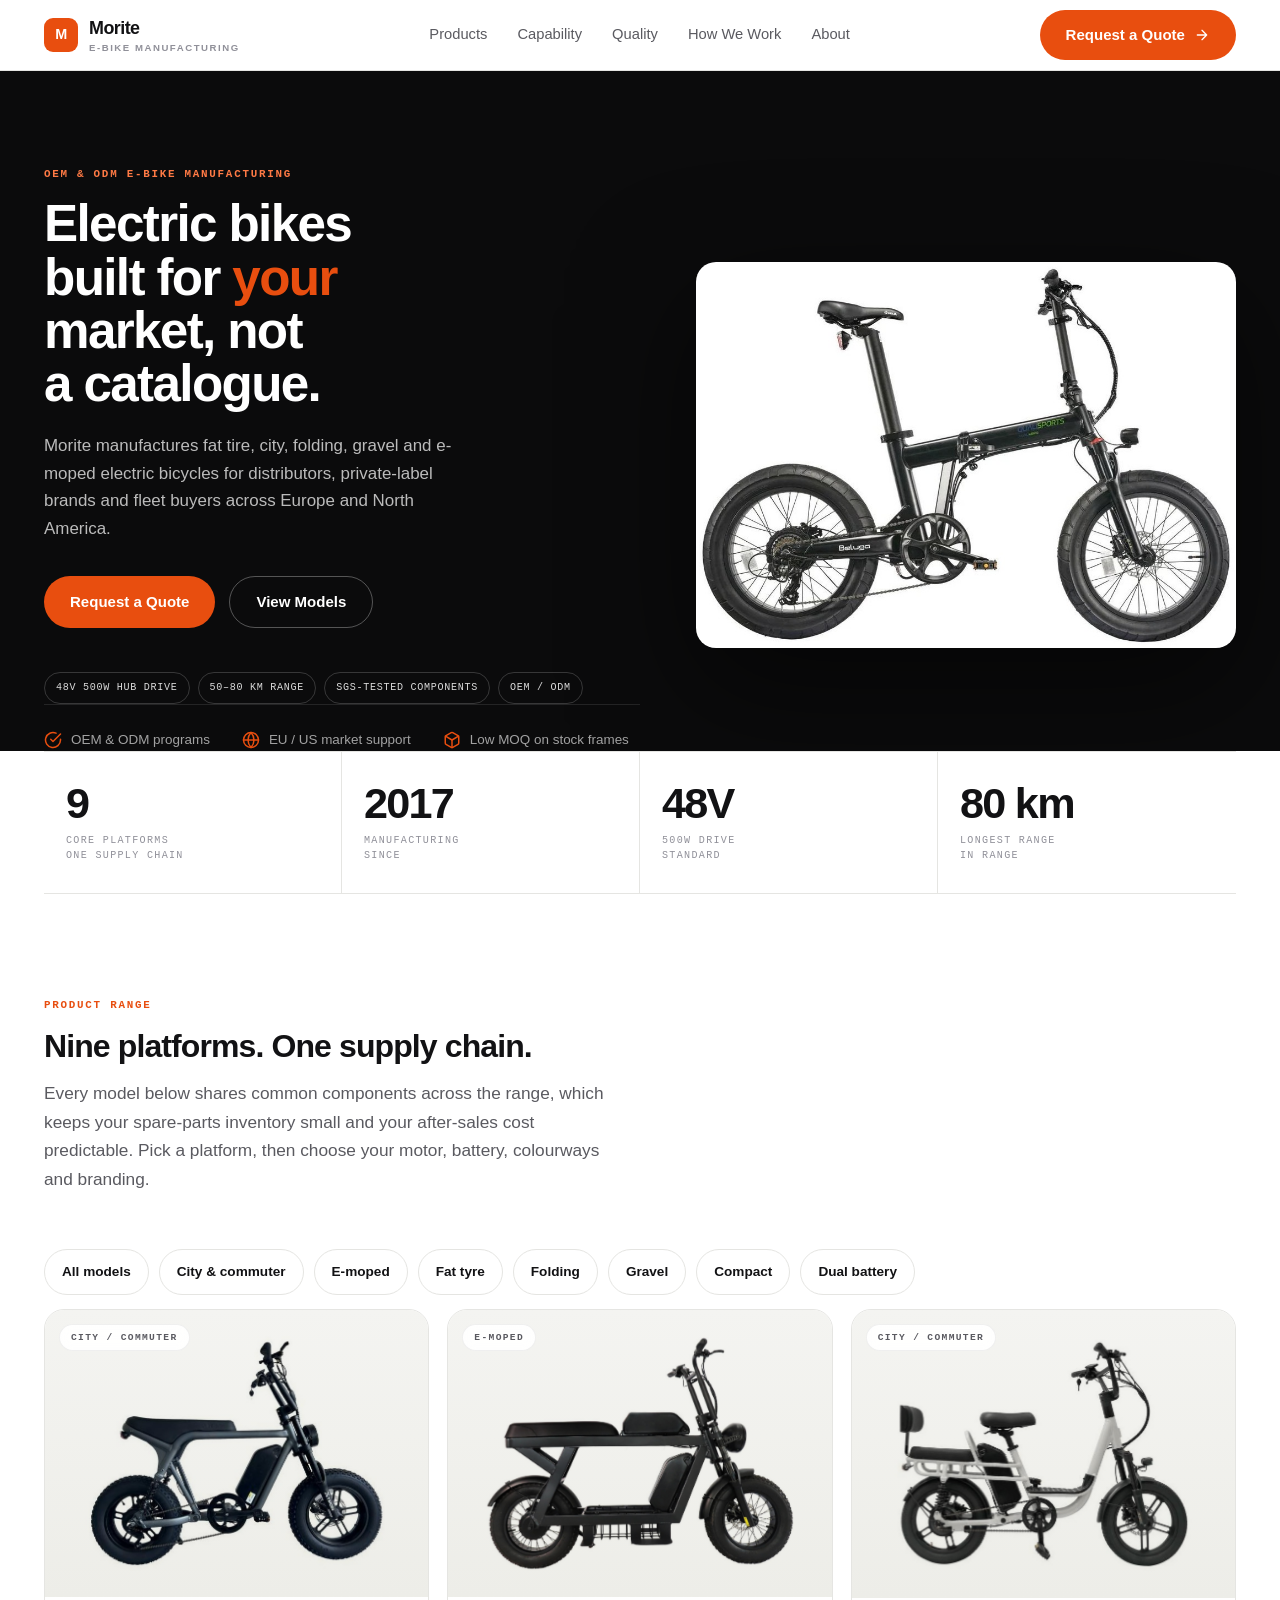
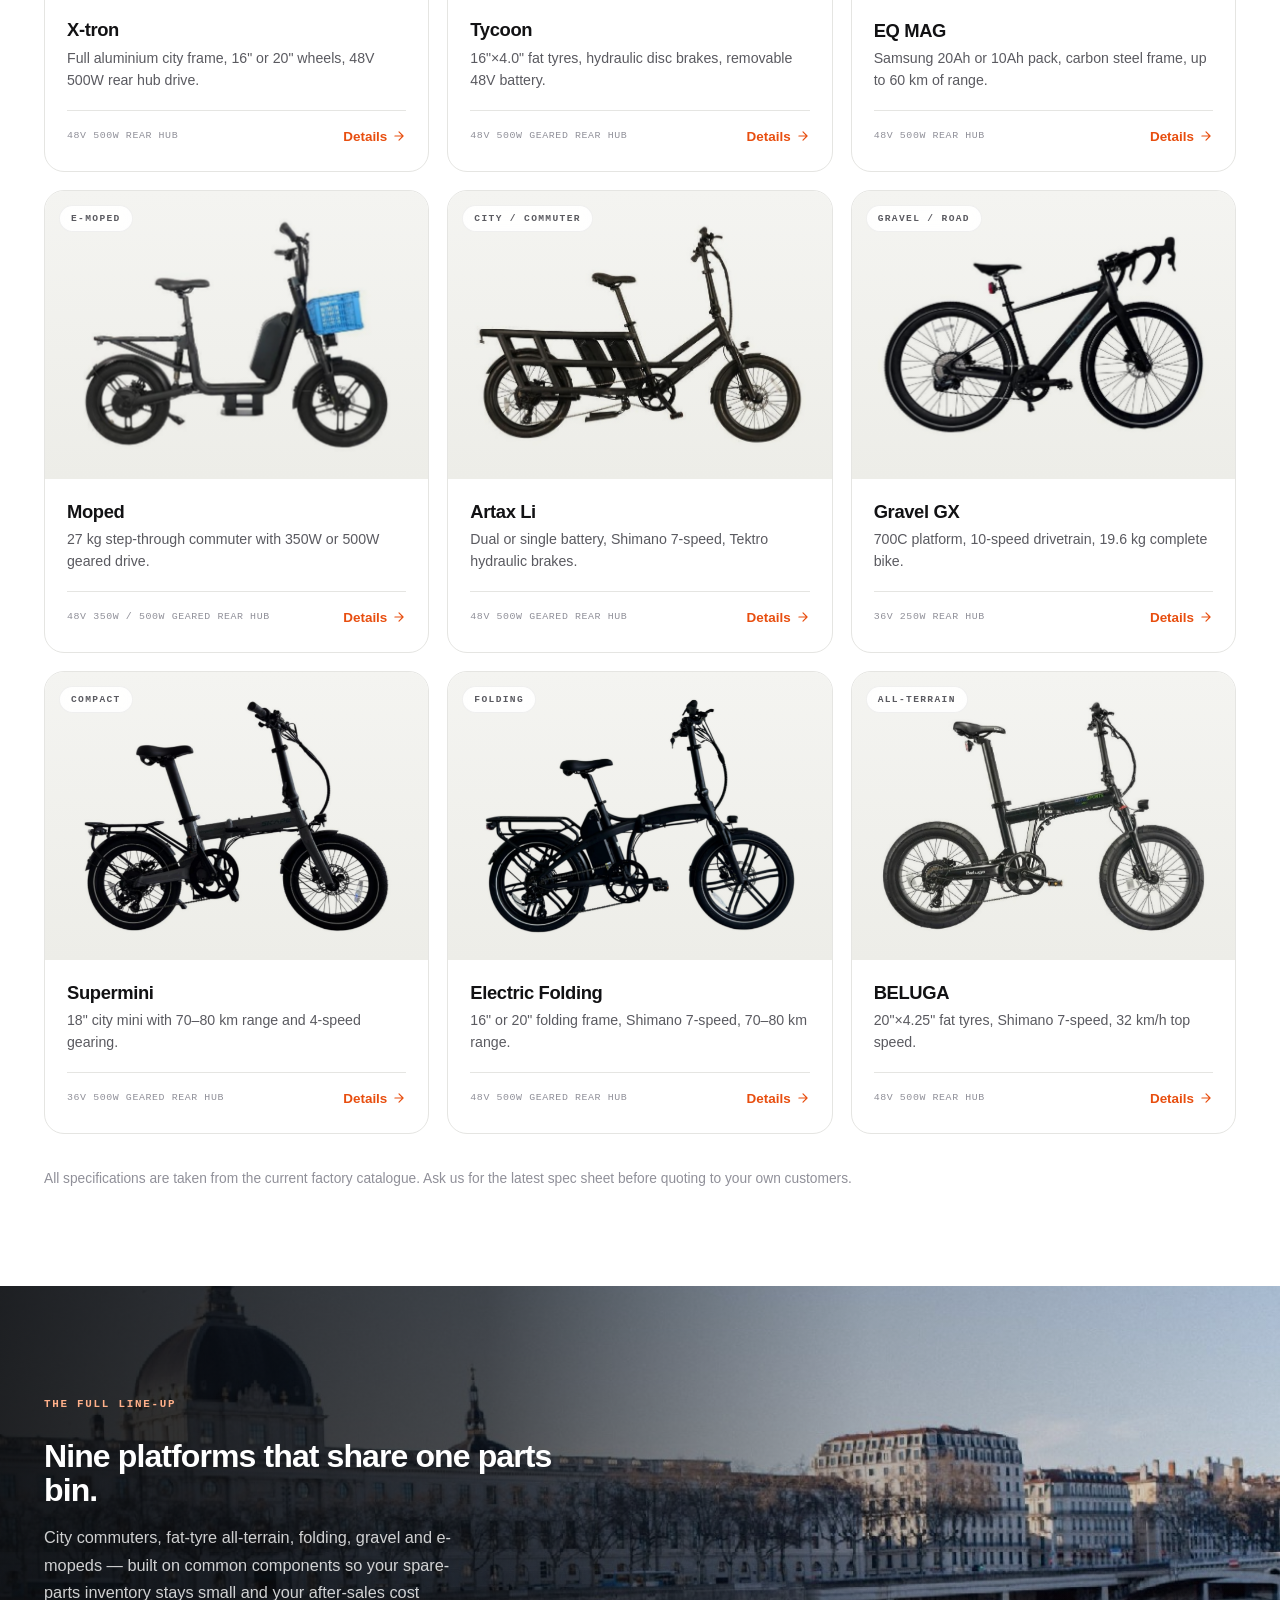
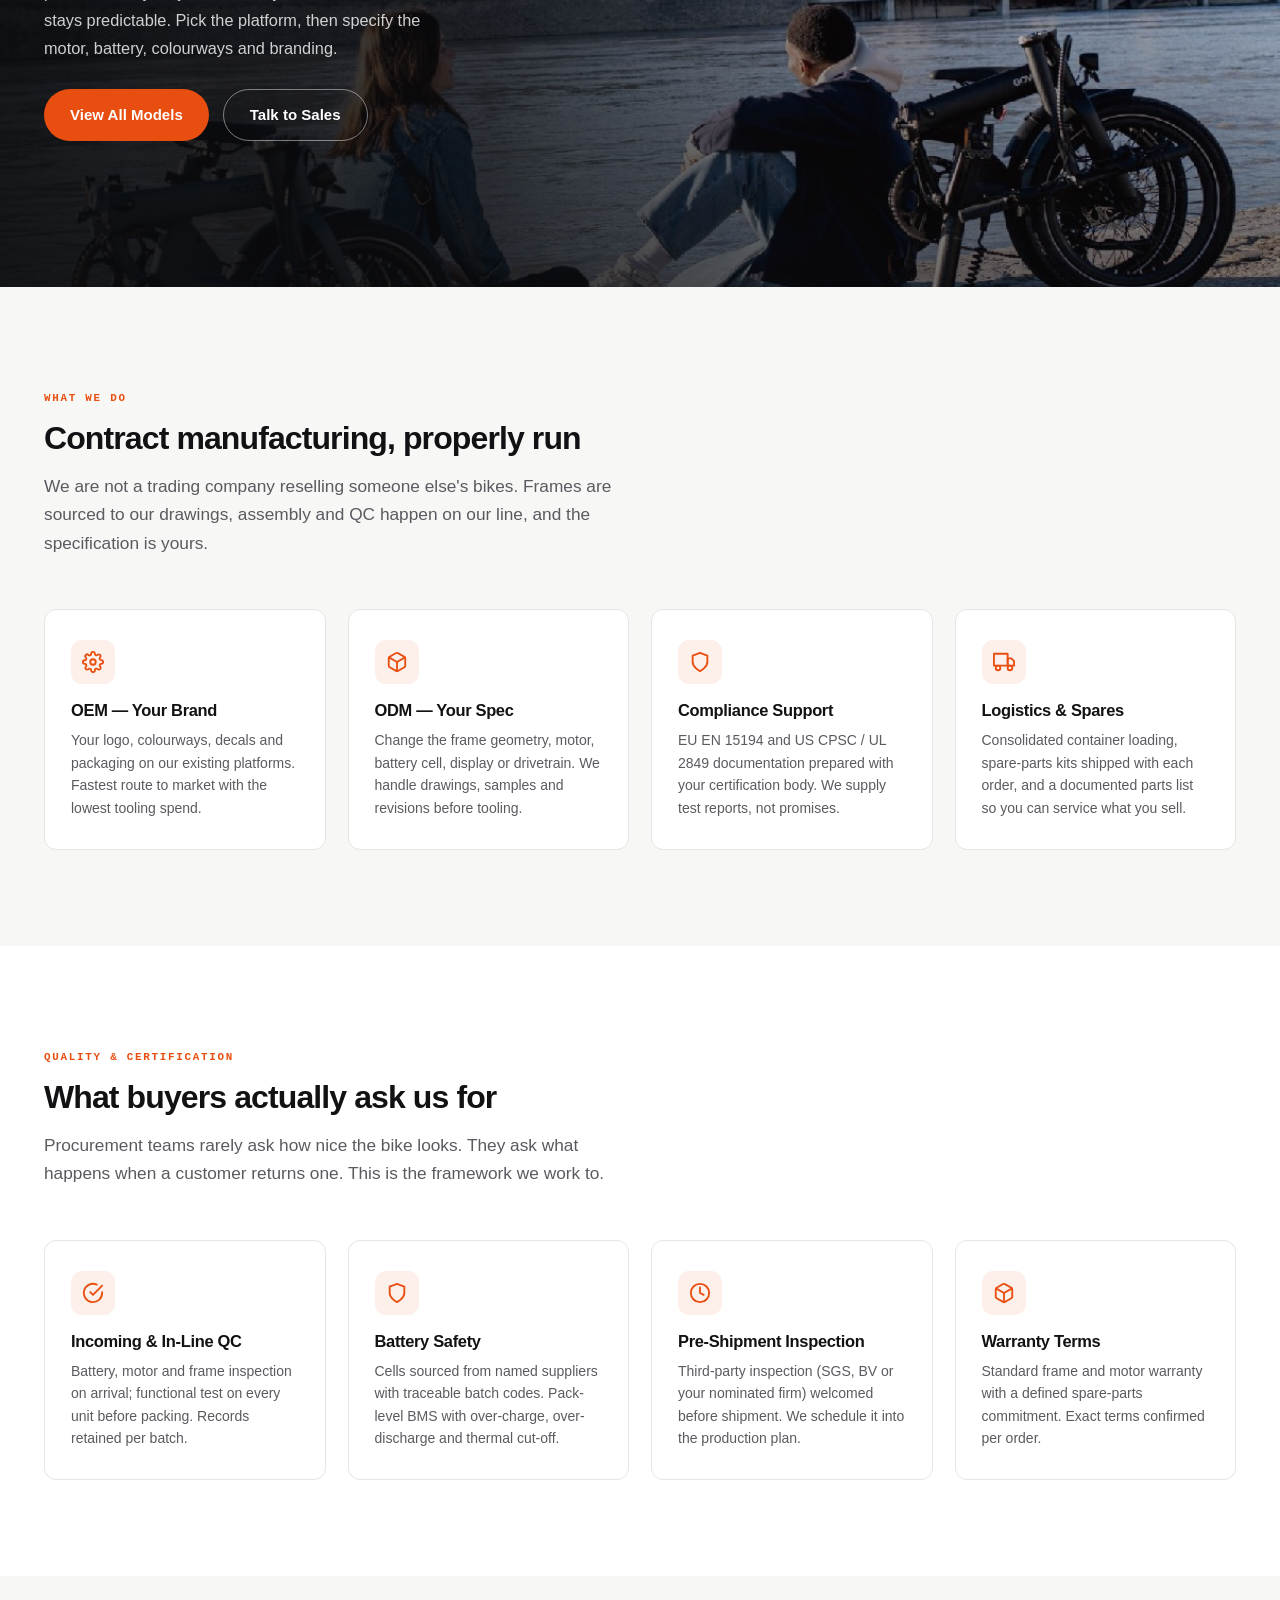
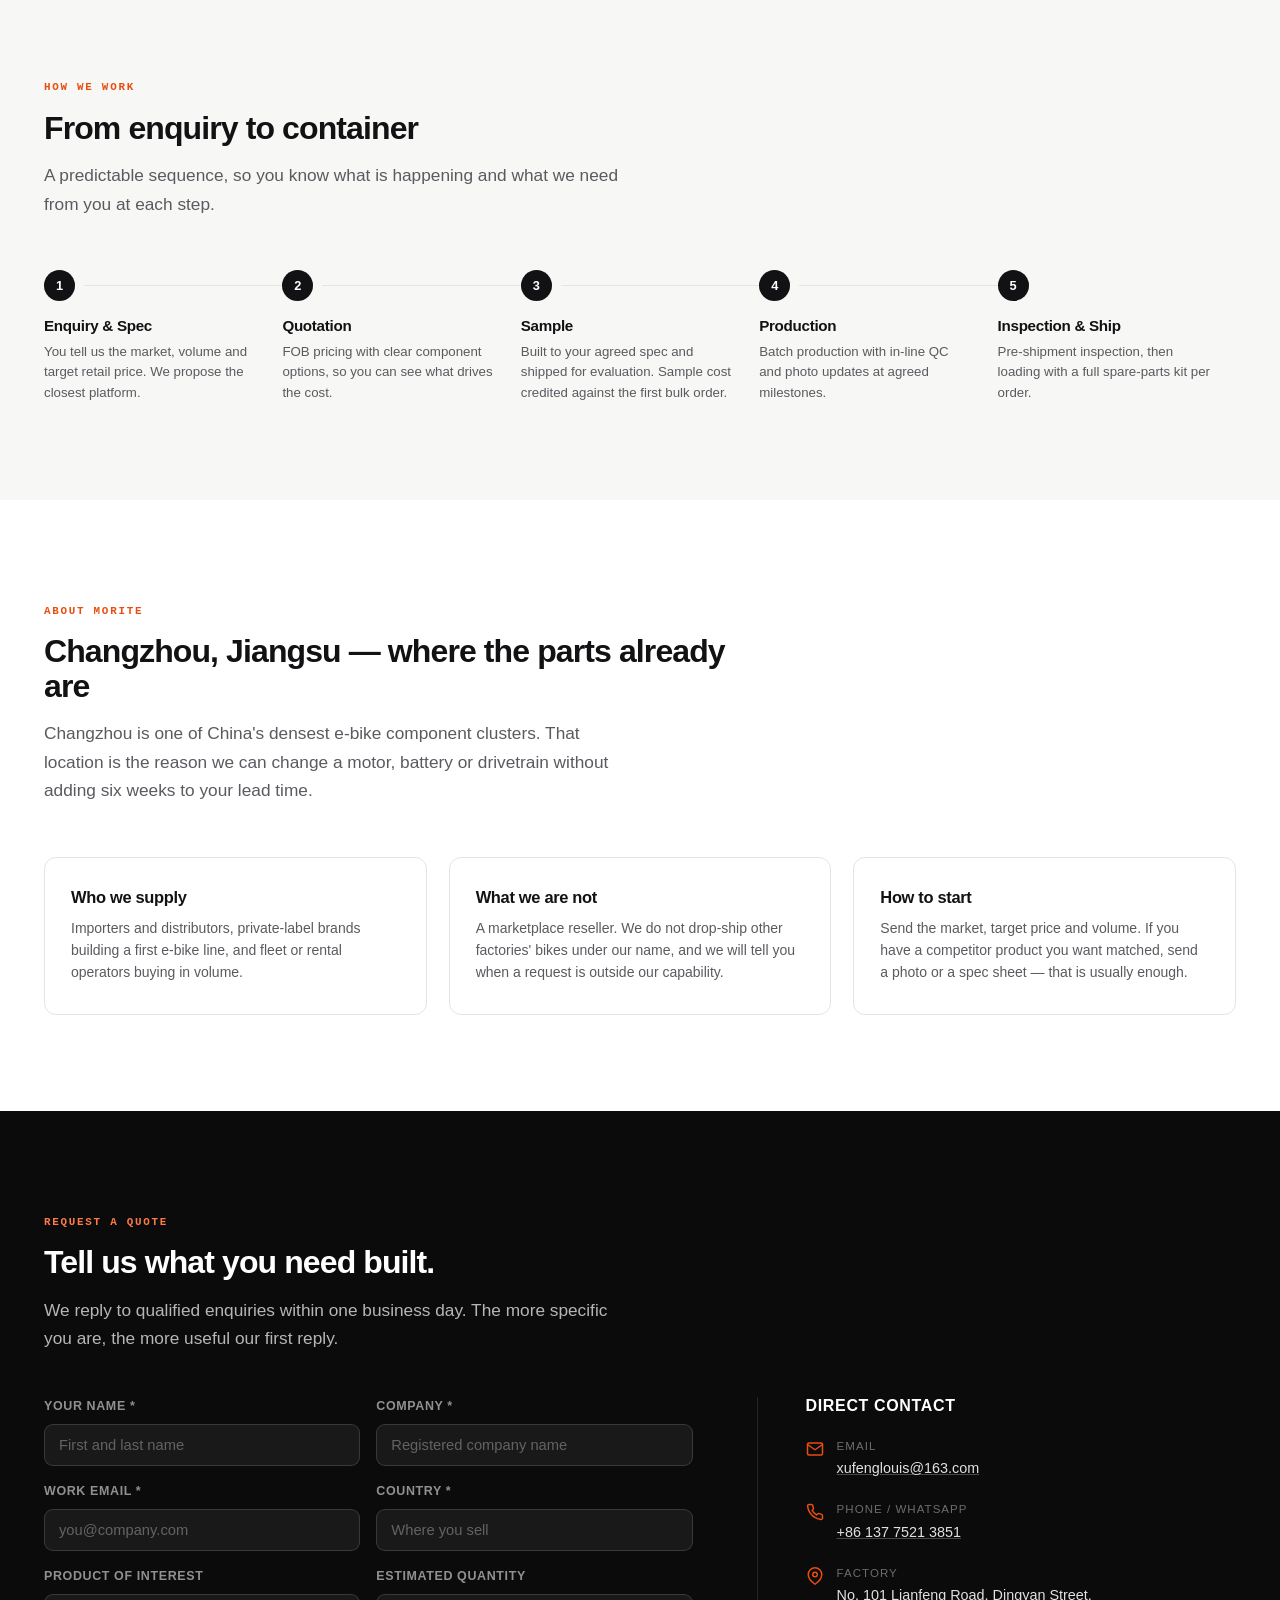
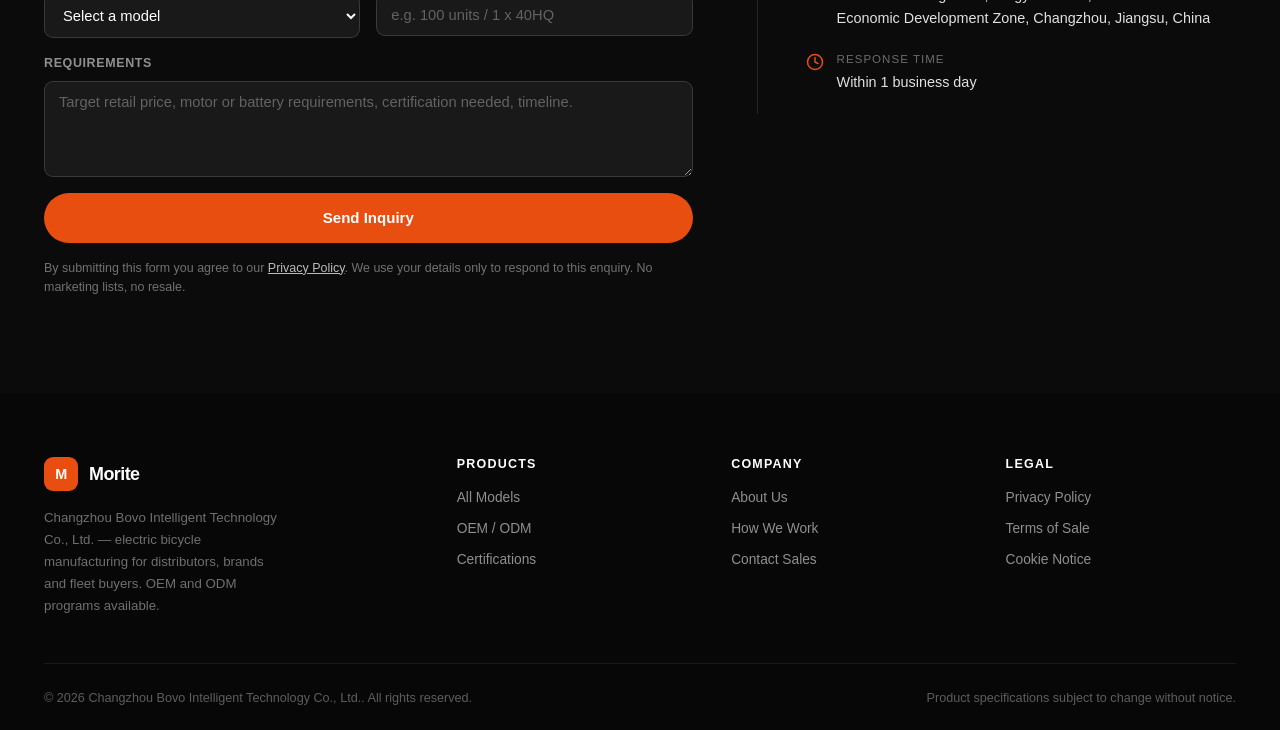
==== commit c4cbfbe2: "Wire inquiry form to Formspree (mljbgelk); switch contact email to xufenglouis@163.com; remove unuse" ====
--- a/index.html
+++ b/index.html
@@ -30,7 +30,7 @@
     "addressRegion": "Jiangsu",
     "addressCountry": "CN"
   },
-  "email": "Louis@qualisports.com",
+  "email": "xufenglouis@163.com",
   "makesOffer": {
     "@type": "Offer",
     "itemOffered": { "@type": "Product", "name": "Electric Bicycles", "category": "OEM/ODM Electric Bicycles" }
@@ -314,7 +314,7 @@
         <h3>Direct Contact</h3>
         <div class="contact-line">
           <span data-icon="mail"></span>
-          <div><div class="contact-k">Email</div><div class="contact-v"><a href="mailto:Louis@qualisports.com">Louis@qualisports.com</a></div></div>
+          <div><div class="contact-k">Email</div><div class="contact-v"><a href="mailto:xufenglouis@163.com">xufenglouis@163.com</a></div></div>
         </div>
         <div class="contact-line">
           <span data-icon="phone"></span>
